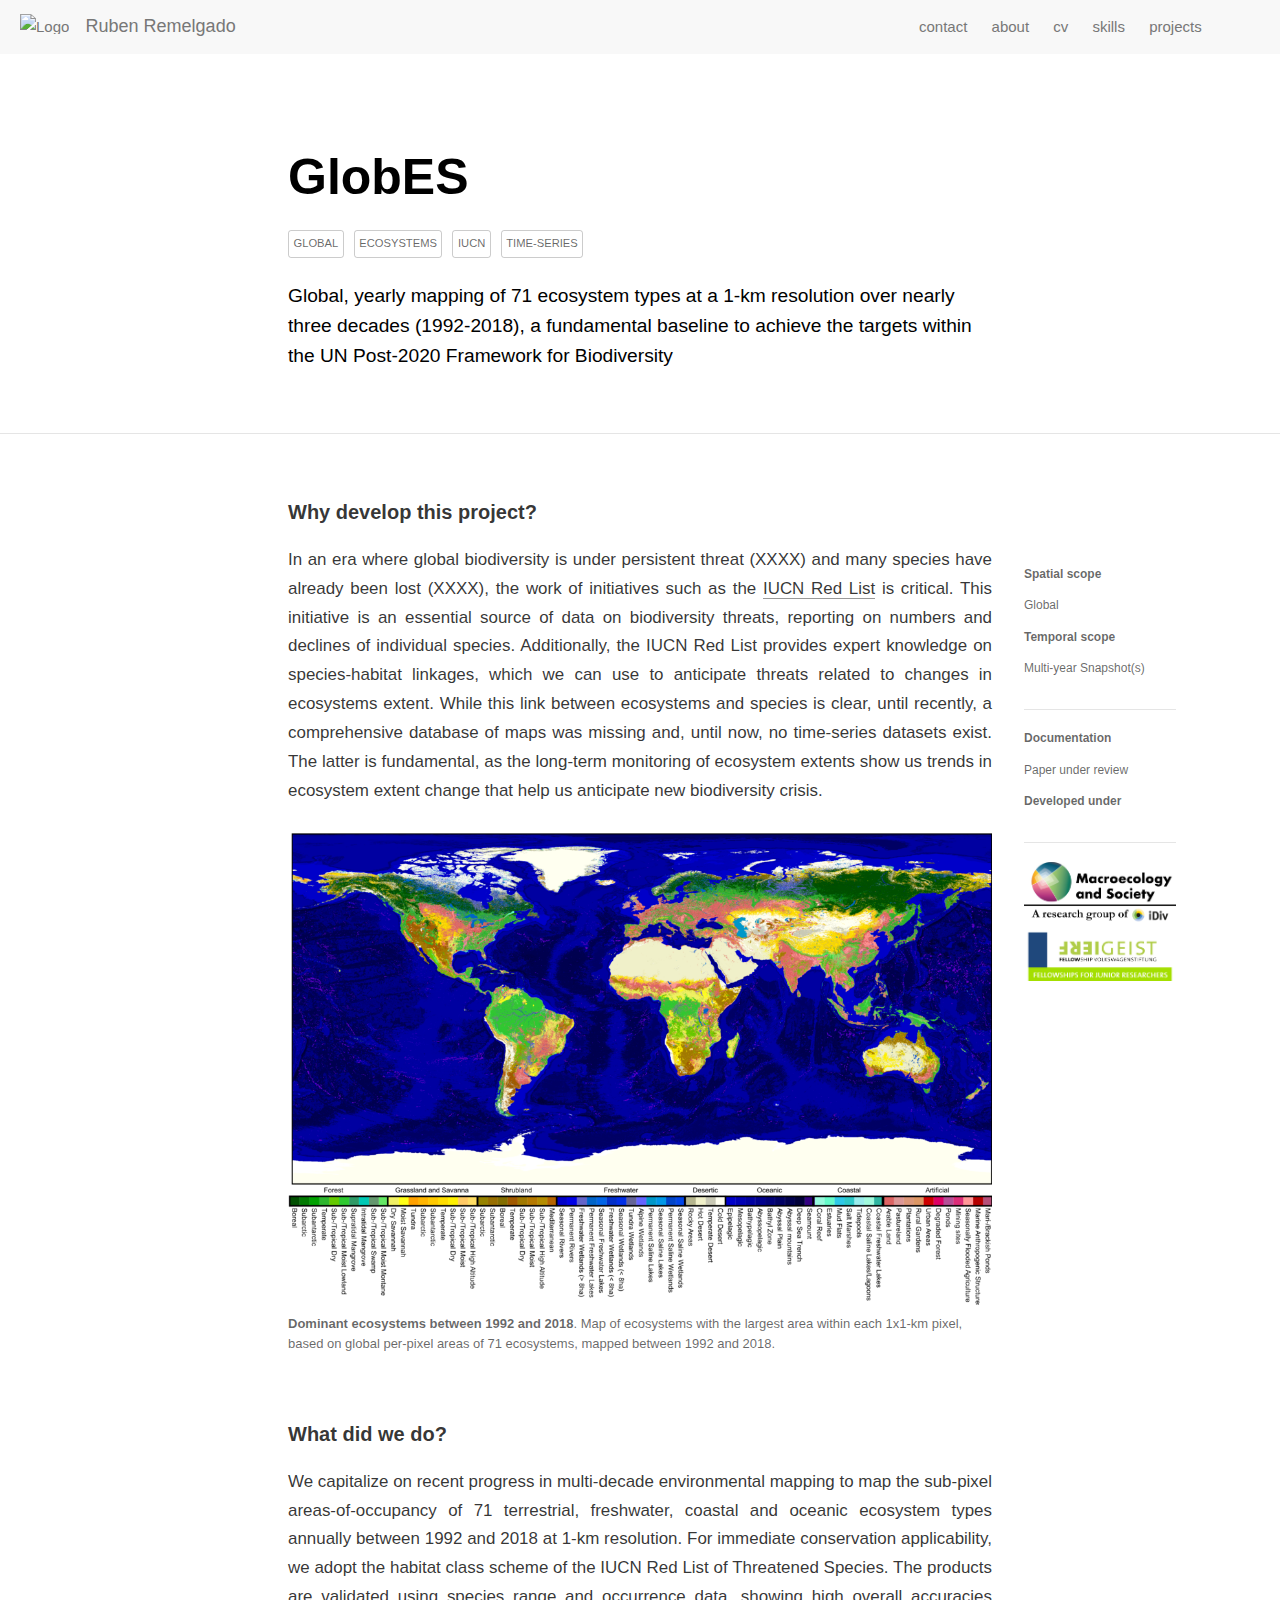
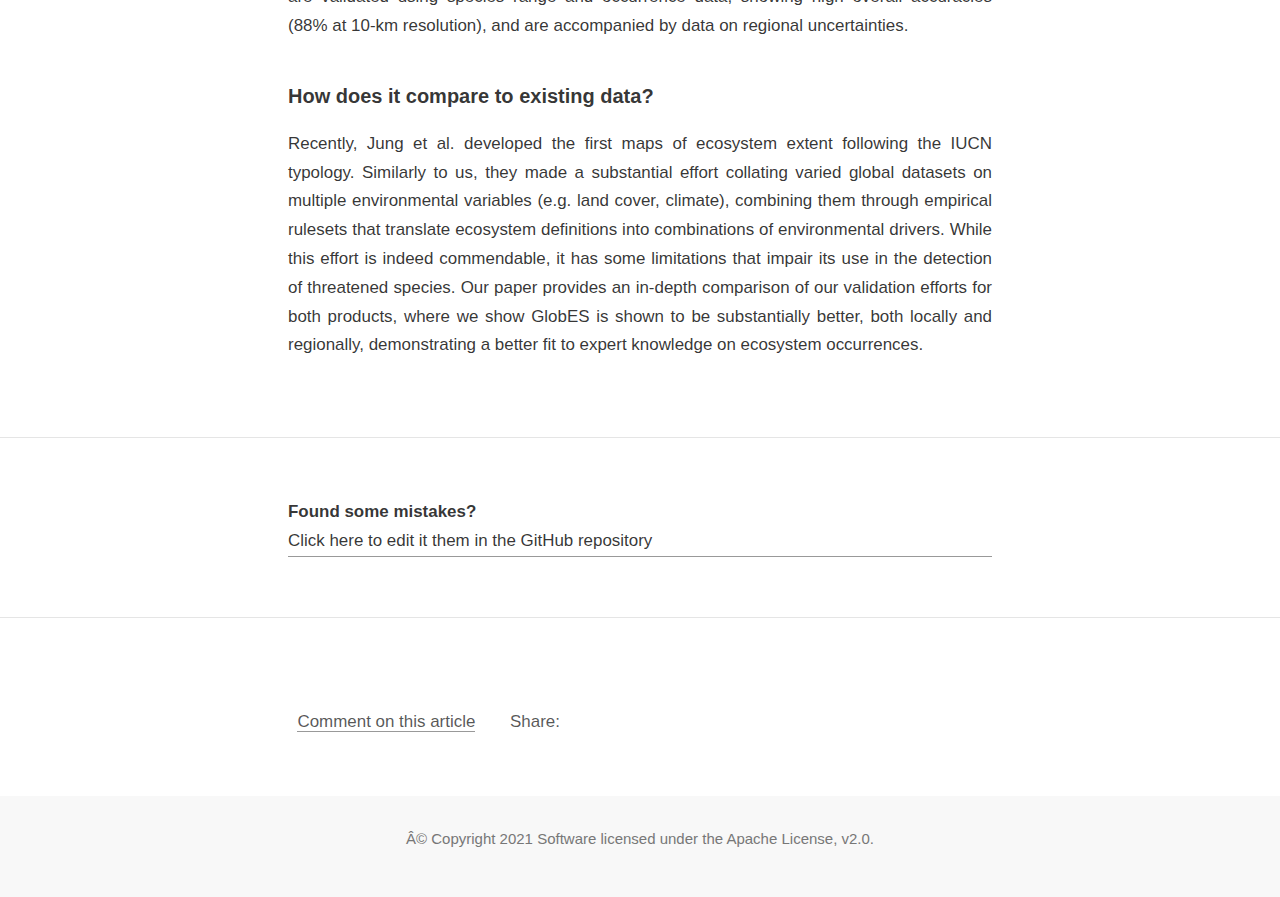
==== docs/posts/GlobES/index.html @ 335e7eec "added leaflet, cv, about" ====
<!DOCTYPE html>

<html xmlns="http://www.w3.org/1999/xhtml" lang xml:lang>

<head>
  <meta charset="utf-8" />
  <meta name="viewport" content="width=device-width, initial-scale=1" />
  <meta http-equiv="X-UA-Compatible" content="IE=Edge,chrome=1" />
  <meta name="generator" content="distill" />

  <style type="text/css">
  /* Hide doc at startup (prevent jankiness while JS renders/transforms) */
  body {
    visibility: hidden;
  }
  </style>

 <!--radix_placeholder_import_source-->
 <!--/radix_placeholder_import_source-->


  <!--radix_placeholder_meta_tags-->
<title>Ruben Remelgado: GlobES</title>

<meta property="description" itemprop="description" content="Global, yearly mapping of 71 ecosystem types at a 1-km resolution over nearly three decades (1992-2018), a fundamental baseline to achieve the targets within the UN Post-2020 Framework for Biodiversity"/>

<link rel="canonical" href="https://github.com/RRemelgado/personal-website/posts/GlobES/"/>
<link rel="icon" type="image/vnd.microsoft.icon" href="https://github.com/macroecology-society/data-catalog/images/favicon.ico"/>

<!--  https://schema.org/Article -->
<meta property="article:published" itemprop="datePublished" content="2021-07-07"/>
<meta property="article:created" itemprop="dateCreated" content="2021-07-07"/>

<!--  https://developers.facebook.com/docs/sharing/webmasters#markup -->
<meta property="og:title" content="Ruben Remelgado: GlobES"/>
<meta property="og:type" content="article"/>
<meta property="og:description" content="Global, yearly mapping of 71 ecosystem types at a 1-km resolution over nearly three decades (1992-2018), a fundamental baseline to achieve the targets within the UN Post-2020 Framework for Biodiversity"/>
<meta property="og:url" content="https://github.com/RRemelgado/personal-website/posts/GlobES/"/>
<meta property="og:image" content="https://github.com/RRemelgado/personal-website/posts/GlobES/GlobES.png"/>
<meta property="og:image:width" content="300"/>
<meta property="og:image:height" content="150"/>
<meta property="og:locale" content="en_US"/>
<meta property="og:site_name" content="Ruben Remelgado"/>

<!--  https://dev.twitter.com/cards/types/summary -->
<meta property="twitter:card" content="summary_large_image"/>
<meta property="twitter:title" content="Ruben Remelgado: GlobES"/>
<meta property="twitter:description" content="Global, yearly mapping of 71 ecosystem types at a 1-km resolution over nearly three decades (1992-2018), a fundamental baseline to achieve the targets within the UN Post-2020 Framework for Biodiversity"/>
<meta property="twitter:url" content="https://github.com/RRemelgado/personal-website/posts/GlobES/"/>
<meta property="twitter:image" content="https://github.com/RRemelgado/personal-website/posts/GlobES/GlobES.png"/>
<meta property="twitter:image:width" content="300"/>
<meta property="twitter:image:height" content="150"/>

<!--/radix_placeholder_meta_tags-->
  <!--radix_placeholder_rmarkdown_metadata-->

<script type="text/json" id="radix-rmarkdown-metadata">
{"type":"list","attributes":{"names":{"type":"character","attributes":{},"value":["title","description","preview","slug","categories","date","output","citation_url","canonical_url"]}},"value":[{"type":"character","attributes":{},"value":["GlobES"]},{"type":"character","attributes":{},"value":["Global, yearly mapping of 71 ecosystem types at a 1-km resolution over nearly three decades (1992-2018), a fundamental baseline to achieve the targets within the UN Post-2020 Framework for Biodiversity"]},{"type":"character","attributes":{},"value":["GlobES.png"]},{"type":"character","attributes":{},"value":["GlobES"]},{"type":"character","attributes":{},"value":["global","ecosystems","IUCN","time-series"]},{"type":"character","attributes":{},"value":["07-07-2021"]},{"type":"list","attributes":{"names":{"type":"character","attributes":{},"value":["distill::distill_article"]}},"value":[{"type":"list","attributes":{"names":{"type":"character","attributes":{},"value":["highlight","highlight_downlit"]}},"value":[{"type":"character","attributes":{},"value":["haddock"]},{"type":"logical","attributes":{},"value":[false]}]}]},{"type":"character","attributes":{},"value":["https://github.com/RRemelgado/personal-website/posts/GlobES/"]},{"type":"character","attributes":{},"value":["https://github.com/RRemelgado/personal-website/posts/GlobES/"]}]}
</script>
<!--/radix_placeholder_rmarkdown_metadata-->
  
  <script type="text/json" id="radix-resource-manifest">
  {"type":"list","attributes":{},"value":[]}
  </script>
  <!--radix_placeholder_navigation_in_header-->
<meta name="distill:offset" content="../.."/>

<script type="application/javascript">

  window.headroom_prevent_pin = false;

  window.document.addEventListener("DOMContentLoaded", function (event) {

    // initialize headroom for banner
    var header = $('header').get(0);
    var headerHeight = header.offsetHeight;
    var headroom = new Headroom(header, {
      tolerance: 5,
      onPin : function() {
        if (window.headroom_prevent_pin) {
          window.headroom_prevent_pin = false;
          headroom.unpin();
        }
      }
    });
    headroom.init();
    if(window.location.hash)
      headroom.unpin();
    $(header).addClass('headroom--transition');

    // offset scroll location for banner on hash change
    // (see: https://github.com/WickyNilliams/headroom.js/issues/38)
    window.addEventListener("hashchange", function(event) {
      window.scrollTo(0, window.pageYOffset - (headerHeight + 25));
    });

    // responsive menu
    $('.distill-site-header').each(function(i, val) {
      var topnav = $(this);
      var toggle = topnav.find('.nav-toggle');
      toggle.on('click', function() {
        topnav.toggleClass('responsive');
      });
    });

    // nav dropdowns
    $('.nav-dropbtn').click(function(e) {
      $(this).next('.nav-dropdown-content').toggleClass('nav-dropdown-active');
      $(this).parent().siblings('.nav-dropdown')
         .children('.nav-dropdown-content').removeClass('nav-dropdown-active');
    });
    $("body").click(function(e){
      $('.nav-dropdown-content').removeClass('nav-dropdown-active');
    });
    $(".nav-dropdown").click(function(e){
      e.stopPropagation();
    });
  });
</script>

<style type="text/css">

/* Theme (user-documented overrideables for nav appearance) */

.distill-site-nav {
  color: rgba(255, 255, 255, 0.8);
  background-color: #0F2E3D;
  font-size: 15px;
  font-weight: 300;
}

.distill-site-nav a {
  color: inherit;
  text-decoration: none;
}

.distill-site-nav a:hover {
  color: white;
}

@media print {
  .distill-site-nav {
    display: none;
  }
}

.distill-site-header {

}

.distill-site-footer {

}


/* Site Header */

.distill-site-header {
  width: 100%;
  box-sizing: border-box;
  z-index: 3;
}

.distill-site-header .nav-left {
  display: inline-block;
  margin-left: 8px;
}

@media screen and (max-width: 768px) {
  .distill-site-header .nav-left {
    margin-left: 0;
  }
}


.distill-site-header .nav-right {
  float: right;
  margin-right: 8px;
}

.distill-site-header a,
.distill-site-header .title {
  display: inline-block;
  text-align: center;
  padding: 14px 10px 14px 10px;
}

.distill-site-header .title {
  font-size: 18px;
  min-width: 150px;
}

.distill-site-header .logo {
  padding: 0;
}

.distill-site-header .logo img {
  display: none;
  max-height: 20px;
  width: auto;
  margin-bottom: -4px;
}

.distill-site-header .nav-image img {
  max-height: 18px;
  width: auto;
  display: inline-block;
  margin-bottom: -3px;
}



@media screen and (min-width: 1000px) {
  .distill-site-header .logo img {
    display: inline-block;
  }
  .distill-site-header .nav-left {
    margin-left: 20px;
  }
  .distill-site-header .nav-right {
    margin-right: 20px;
  }
  .distill-site-header .title {
    padding-left: 12px;
  }
}


.distill-site-header .nav-toggle {
  display: none;
}

.nav-dropdown {
  display: inline-block;
  position: relative;
}

.nav-dropdown .nav-dropbtn {
  border: none;
  outline: none;
  color: rgba(255, 255, 255, 0.8);
  padding: 16px 10px;
  background-color: transparent;
  font-family: inherit;
  font-size: inherit;
  font-weight: inherit;
  margin: 0;
  margin-top: 1px;
  z-index: 2;
}

.nav-dropdown-content {
  display: none;
  position: absolute;
  background-color: white;
  min-width: 200px;
  border: 1px solid rgba(0,0,0,0.15);
  border-radius: 4px;
  box-shadow: 0px 8px 16px 0px rgba(0,0,0,0.1);
  z-index: 1;
  margin-top: 2px;
  white-space: nowrap;
  padding-top: 4px;
  padding-bottom: 4px;
}

.nav-dropdown-content hr {
  margin-top: 4px;
  margin-bottom: 4px;
  border: none;
  border-bottom: 1px solid rgba(0, 0, 0, 0.1);
}

.nav-dropdown-active {
  display: block;
}

.nav-dropdown-content a, .nav-dropdown-content .nav-dropdown-header {
  color: black;
  padding: 6px 24px;
  text-decoration: none;
  display: block;
  text-align: left;
}

.nav-dropdown-content .nav-dropdown-header {
  display: block;
  padding: 5px 24px;
  padding-bottom: 0;
  text-transform: uppercase;
  font-size: 14px;
  color: #999999;
  white-space: nowrap;
}

.nav-dropdown:hover .nav-dropbtn {
  color: white;
}

.nav-dropdown-content a:hover {
  background-color: #ddd;
  color: black;
}

.nav-right .nav-dropdown-content {
  margin-left: -45%;
  right: 0;
}

@media screen and (max-width: 768px) {
  .distill-site-header a, .distill-site-header .nav-dropdown  {display: none;}
  .distill-site-header a.nav-toggle {
    float: right;
    display: block;
  }
  .distill-site-header .title {
    margin-left: 0;
  }
  .distill-site-header .nav-right {
    margin-right: 0;
  }
  .distill-site-header {
    overflow: hidden;
  }
  .nav-right .nav-dropdown-content {
    margin-left: 0;
  }
}


@media screen and (max-width: 768px) {
  .distill-site-header.responsive {position: relative; min-height: 500px; }
  .distill-site-header.responsive a.nav-toggle {
    position: absolute;
    right: 0;
    top: 0;
  }
  .distill-site-header.responsive a,
  .distill-site-header.responsive .nav-dropdown {
    display: block;
    text-align: left;
  }
  .distill-site-header.responsive .nav-left,
  .distill-site-header.responsive .nav-right {
    width: 100%;
  }
  .distill-site-header.responsive .nav-dropdown {float: none;}
  .distill-site-header.responsive .nav-dropdown-content {position: relative;}
  .distill-site-header.responsive .nav-dropdown .nav-dropbtn {
    display: block;
    width: 100%;
    text-align: left;
  }
}

/* Site Footer */

.distill-site-footer {
  width: 100%;
  overflow: hidden;
  box-sizing: border-box;
  z-index: 3;
  margin-top: 30px;
  padding-top: 30px;
  padding-bottom: 30px;
  text-align: center;
}

/* Headroom */

d-title {
  padding-top: 6rem;
}

@media print {
  d-title {
    padding-top: 4rem;
  }
}

.headroom {
  z-index: 1000;
  position: fixed;
  top: 0;
  left: 0;
  right: 0;
}

.headroom--transition {
  transition: all .4s ease-in-out;
}

.headroom--unpinned {
  top: -100px;
}

.headroom--pinned {
  top: 0;
}

/* adjust viewport for navbar height */
/* helps vertically center bootstrap (non-distill) content */
.min-vh-100 {
  min-height: calc(100vh - 100px) !important;
}

</style>

<script src="../../site_libs/jquery-1.11.3/jquery.min.js"></script>
<link href="../../site_libs/font-awesome-5.1.0/css/all.css" rel="stylesheet"/>
<link href="../../site_libs/font-awesome-5.1.0/css/v4-shims.css" rel="stylesheet"/>
<script src="../../site_libs/headroom-0.9.4/headroom.min.js"></script>
<script src="../../site_libs/autocomplete-0.37.1/autocomplete.min.js"></script>
<script src="../../site_libs/fuse-6.4.1/fuse.min.js"></script>

<script type="application/javascript">

function getMeta(metaName) {
  var metas = document.getElementsByTagName('meta');
  for (let i = 0; i < metas.length; i++) {
    if (metas[i].getAttribute('name') === metaName) {
      return metas[i].getAttribute('content');
    }
  }
  return '';
}

function offsetURL(url) {
  var offset = getMeta('distill:offset');
  return offset ? offset + '/' + url : url;
}

function createFuseIndex() {

  // create fuse index
  var options = {
    keys: [
      { name: 'title', weight: 20 },
      { name: 'categories', weight: 15 },
      { name: 'description', weight: 10 },
      { name: 'contents', weight: 5 },
    ],
    ignoreLocation: true,
    threshold: 0
  };
  var fuse = new window.Fuse([], options);

  // fetch the main search.json
  return fetch(offsetURL('search.json'))
    .then(function(response) {
      if (response.status == 200) {
        return response.json().then(function(json) {
          // index main articles
          json.articles.forEach(function(article) {
            fuse.add(article);
          });
          // download collections and index their articles
          return Promise.all(json.collections.map(function(collection) {
            return fetch(offsetURL(collection)).then(function(response) {
              if (response.status === 200) {
                return response.json().then(function(articles) {
                  articles.forEach(function(article) {
                    fuse.add(article);
                  });
                })
              } else {
                return Promise.reject(
                  new Error('Unexpected status from search index request: ' +
                            response.status)
                );
              }
            });
          })).then(function() {
            return fuse;
          });
        });

      } else {
        return Promise.reject(
          new Error('Unexpected status from search index request: ' +
                      response.status)
        );
      }
    });
}

window.document.addEventListener("DOMContentLoaded", function (event) {

  // get search element (bail if we don't have one)
  var searchEl = window.document.getElementById('distill-search');
  if (!searchEl)
    return;

  createFuseIndex()
    .then(function(fuse) {

      // make search box visible
      searchEl.classList.remove('hidden');

      // initialize autocomplete
      var options = {
        autoselect: true,
        hint: false,
        minLength: 2,
      };
      window.autocomplete(searchEl, options, [{
        source: function(query, callback) {
          const searchOptions = {
            isCaseSensitive: false,
            shouldSort: true,
            minMatchCharLength: 2,
            limit: 10,
          };
          var results = fuse.search(query, searchOptions);
          callback(results
            .map(function(result) { return result.item; })
          );
        },
        templates: {
          suggestion: function(suggestion) {
            var img = suggestion.preview && Object.keys(suggestion.preview).length > 0
              ? `<img src="${offsetURL(suggestion.preview)}"</img>`
              : '';
            var html = `
              <div class="search-item">
                <h3>${suggestion.title}</h3>
                <div class="search-item-description">
                  ${suggestion.description || ''}
                </div>
                <div class="search-item-preview">
                  ${img}
                </div>
              </div>
            `;
            return html;
          }
        }
      }]).on('autocomplete:selected', function(event, suggestion) {
        window.location.href = offsetURL(suggestion.path);
      });
      // remove inline display style on autocompleter (we want to
      // manage responsive display via css)
      $('.algolia-autocomplete').css("display", "");
    })
    .catch(function(error) {
      console.log(error);
    });

});

</script>

<style type="text/css">

.nav-search {
  font-size: x-small;
}

/* Algolioa Autocomplete */

.algolia-autocomplete {
  display: inline-block;
  margin-left: 10px;
  vertical-align: sub;
  background-color: white;
  color: black;
  padding: 6px;
  padding-top: 8px;
  padding-bottom: 0;
  border-radius: 6px;
  border: 1px #0F2E3D solid;
  width: 180px;
}


@media screen and (max-width: 768px) {
  .distill-site-nav .algolia-autocomplete {
    display: none;
    visibility: hidden;
  }
  .distill-site-nav.responsive .algolia-autocomplete {
    display: inline-block;
    visibility: visible;
  }
  .distill-site-nav.responsive .algolia-autocomplete .aa-dropdown-menu {
    margin-left: 0;
    width: 400px;
    max-height: 400px;
  }
}

.algolia-autocomplete .aa-input, .algolia-autocomplete .aa-hint {
  width: 90%;
  outline: none;
  border: none;
}

.algolia-autocomplete .aa-hint {
  color: #999;
}
.algolia-autocomplete .aa-dropdown-menu {
  width: 550px;
  max-height: 70vh;
  overflow-x: visible;
  overflow-y: scroll;
  padding: 5px;
  margin-top: 3px;
  margin-left: -150px;
  background-color: #fff;
  border-radius: 5px;
  border: 1px solid #999;
  border-top: none;
}

.algolia-autocomplete .aa-dropdown-menu .aa-suggestion {
  cursor: pointer;
  padding: 5px 4px;
  border-bottom: 1px solid #eee;
}

.algolia-autocomplete .aa-dropdown-menu .aa-suggestion:last-of-type {
  border-bottom: none;
  margin-bottom: 2px;
}

.algolia-autocomplete .aa-dropdown-menu .aa-suggestion .search-item {
  overflow: hidden;
  font-size: 0.8em;
  line-height: 1.4em;
}

.algolia-autocomplete .aa-dropdown-menu .aa-suggestion .search-item h3 {
  font-size: 1rem;
  margin-block-start: 0;
  margin-block-end: 5px;
}

.algolia-autocomplete .aa-dropdown-menu .aa-suggestion .search-item-description {
  display: inline-block;
  overflow: hidden;
  height: 2.8em;
  width: 80%;
  margin-right: 4%;
}

.algolia-autocomplete .aa-dropdown-menu .aa-suggestion .search-item-preview {
  display: inline-block;
  width: 15%;
}

.algolia-autocomplete .aa-dropdown-menu .aa-suggestion .search-item-preview img {
  height: 3em;
  width: auto;
  display: none;
}

.algolia-autocomplete .aa-dropdown-menu .aa-suggestion .search-item-preview img[src] {
  display: initial;
}

.algolia-autocomplete .aa-dropdown-menu .aa-suggestion.aa-cursor {
  background-color: #eee;
}
.algolia-autocomplete .aa-dropdown-menu .aa-suggestion em {
  font-weight: bold;
  font-style: normal;
}

</style>


<!--/radix_placeholder_navigation_in_header-->
  <!--radix_placeholder_distill-->

<style type="text/css">

body {
  background-color: white;
}

.pandoc-table {
  width: 100%;
}

.pandoc-table>caption {
  margin-bottom: 10px;
}

.pandoc-table th:not([align]) {
  text-align: left;
}

.pagedtable-footer {
  font-size: 15px;
}

d-byline .byline {
  grid-template-columns: 2fr 2fr;
}

d-byline .byline h3 {
  margin-block-start: 1.5em;
}

d-byline .byline .authors-affiliations h3 {
  margin-block-start: 0.5em;
}

.authors-affiliations .orcid-id {
  width: 16px;
  height:16px;
  margin-left: 4px;
  margin-right: 4px;
  vertical-align: middle;
  padding-bottom: 2px;
}

d-title .dt-tags {
  margin-top: 1em;
  grid-column: text;
}

.dt-tags .dt-tag {
  text-decoration: none;
  display: inline-block;
  color: rgba(0,0,0,0.6);
  padding: 0em 0.4em;
  margin-right: 0.5em;
  margin-bottom: 0.4em;
  font-size: 70%;
  border: 1px solid rgba(0,0,0,0.2);
  border-radius: 3px;
  text-transform: uppercase;
  font-weight: 500;
}

d-article table.gt_table td,
d-article table.gt_table th {
  border-bottom: none;
}

.html-widget {
  margin-bottom: 2.0em;
}

.l-screen-inset {
  padding-right: 16px;
}

.l-screen .caption {
  margin-left: 10px;
}

.shaded {
  background: rgb(247, 247, 247);
  padding-top: 20px;
  padding-bottom: 20px;
  border-top: 1px solid rgba(0, 0, 0, 0.1);
  border-bottom: 1px solid rgba(0, 0, 0, 0.1);
}

.shaded .html-widget {
  margin-bottom: 0;
  border: 1px solid rgba(0, 0, 0, 0.1);
}

.shaded .shaded-content {
  background: white;
}

.text-output {
  margin-top: 0;
  line-height: 1.5em;
}

.hidden {
  display: none !important;
}

d-article {
  padding-top: 2.5rem;
  padding-bottom: 30px;
}

d-appendix {
  padding-top: 30px;
}

d-article>p>img {
  width: 100%;
}

d-article h2 {
  margin: 1rem 0 1.5rem 0;
}

d-article h3 {
  margin-top: 1.5rem;
}

d-article iframe {
  border: 1px solid rgba(0, 0, 0, 0.1);
  margin-bottom: 2.0em;
  width: 100%;
}

/* Tweak code blocks */

d-article div.sourceCode code,
d-article pre code {
  font-family: Consolas, Monaco, 'Andale Mono', 'Ubuntu Mono', monospace;
}

d-article pre,
d-article div.sourceCode,
d-article div.sourceCode pre {
  overflow: auto;
}

d-article div.sourceCode {
  background-color: white;
}

d-article div.sourceCode pre {
  padding-left: 10px;
  font-size: 12px;
  border-left: 2px solid rgba(0,0,0,0.1);
}

d-article pre {
  font-size: 12px;
  color: black;
  background: none;
  margin-top: 0;
  text-align: left;
  white-space: pre;
  word-spacing: normal;
  word-break: normal;
  word-wrap: normal;
  line-height: 1.5;

  -moz-tab-size: 4;
  -o-tab-size: 4;
  tab-size: 4;

  -webkit-hyphens: none;
  -moz-hyphens: none;
  -ms-hyphens: none;
  hyphens: none;
}

d-article pre a {
  border-bottom: none;
}

d-article pre a:hover {
  border-bottom: none;
  text-decoration: underline;
}

d-article details {
  grid-column: text;
  margin-bottom: 0.8em;
}

@media(min-width: 768px) {

d-article pre,
d-article div.sourceCode,
d-article div.sourceCode pre {
  overflow: visible !important;
}

d-article div.sourceCode pre {
  padding-left: 18px;
  font-size: 14px;
}

d-article pre {
  font-size: 14px;
}

}

figure img.external {
  background: white;
  border: 1px solid rgba(0, 0, 0, 0.1);
  box-shadow: 0 1px 8px rgba(0, 0, 0, 0.1);
  padding: 18px;
  box-sizing: border-box;
}

/* CSS for d-contents */

.d-contents {
  grid-column: text;
  color: rgba(0,0,0,0.8);
  font-size: 0.9em;
  padding-bottom: 1em;
  margin-bottom: 1em;
  padding-bottom: 0.5em;
  margin-bottom: 1em;
  padding-left: 0.25em;
  justify-self: start;
}

@media(min-width: 1000px) {
  .d-contents.d-contents-float {
    height: 0;
    grid-column-start: 1;
    grid-column-end: 4;
    justify-self: center;
    padding-right: 3em;
    padding-left: 2em;
  }
}

.d-contents nav h3 {
  font-size: 18px;
  margin-top: 0;
  margin-bottom: 1em;
}

.d-contents li {
  list-style-type: none
}

.d-contents nav > ul {
  padding-left: 0;
}

.d-contents ul {
  padding-left: 1em
}

.d-contents nav ul li {
  margin-top: 0.6em;
  margin-bottom: 0.2em;
}

.d-contents nav a {
  font-size: 13px;
  border-bottom: none;
  text-decoration: none
  color: rgba(0, 0, 0, 0.8);
}

.d-contents nav a:hover {
  text-decoration: underline solid rgba(0, 0, 0, 0.6)
}

.d-contents nav > ul > li > a {
  font-weight: 600;
}

.d-contents nav > ul > li > ul {
  font-weight: inherit;
}

.d-contents nav > ul > li > ul > li {
  margin-top: 0.2em;
}


.d-contents nav ul {
  margin-top: 0;
  margin-bottom: 0.25em;
}

.d-article-with-toc h2:nth-child(2) {
  margin-top: 0;
}


/* Figure */

.figure {
  position: relative;
  margin-bottom: 2.5em;
  margin-top: 1.5em;
}

.figure img {
  width: 100%;
}

.figure .caption {
  color: rgba(0, 0, 0, 0.6);
  font-size: 12px;
  line-height: 1.5em;
}

.figure img.external {
  background: white;
  border: 1px solid rgba(0, 0, 0, 0.1);
  box-shadow: 0 1px 8px rgba(0, 0, 0, 0.1);
  padding: 18px;
  box-sizing: border-box;
}

.figure .caption a {
  color: rgba(0, 0, 0, 0.6);
}

.figure .caption b,
.figure .caption strong, {
  font-weight: 600;
  color: rgba(0, 0, 0, 1.0);
}

/* Citations */

d-article .citation {
  color: inherit;
  cursor: inherit;
}

div.hanging-indent{
  margin-left: 1em; text-indent: -1em;
}

/* Citation hover box */

.tippy-box[data-theme~=light-border] {
  background-color: rgba(250, 250, 250, 0.95);
}

.tippy-content > p {
  margin-bottom: 0;
  padding: 2px;
}


/* Tweak 1000px media break to show more text */

@media(min-width: 1000px) {
  .base-grid,
  distill-header,
  d-title,
  d-abstract,
  d-article,
  d-appendix,
  distill-appendix,
  d-byline,
  d-footnote-list,
  d-citation-list,
  distill-footer {
    grid-template-columns: [screen-start] 1fr [page-start kicker-start] 80px [middle-start] 50px [text-start kicker-end] 65px 65px 65px 65px 65px 65px 65px 65px [text-end gutter-start] 65px [middle-end] 65px [page-end gutter-end] 1fr [screen-end];
    grid-column-gap: 16px;
  }

  .grid {
    grid-column-gap: 16px;
  }

  d-article {
    font-size: 1.06rem;
    line-height: 1.7em;
  }
  figure .caption, .figure .caption, figure figcaption {
    font-size: 13px;
  }
}

@media(min-width: 1180px) {
  .base-grid,
  distill-header,
  d-title,
  d-abstract,
  d-article,
  d-appendix,
  distill-appendix,
  d-byline,
  d-footnote-list,
  d-citation-list,
  distill-footer {
    grid-template-columns: [screen-start] 1fr [page-start kicker-start] 60px [middle-start] 60px [text-start kicker-end] 60px 60px 60px 60px 60px 60px 60px 60px [text-end gutter-start] 60px [middle-end] 60px [page-end gutter-end] 1fr [screen-end];
    grid-column-gap: 32px;
  }

  .grid {
    grid-column-gap: 32px;
  }
}


/* Get the citation styles for the appendix (not auto-injected on render since
   we do our own rendering of the citation appendix) */

d-appendix .citation-appendix,
.d-appendix .citation-appendix {
  font-size: 11px;
  line-height: 15px;
  border-left: 1px solid rgba(0, 0, 0, 0.1);
  padding-left: 18px;
  border: 1px solid rgba(0,0,0,0.1);
  background: rgba(0, 0, 0, 0.02);
  padding: 10px 18px;
  border-radius: 3px;
  color: rgba(150, 150, 150, 1);
  overflow: hidden;
  margin-top: -12px;
  white-space: pre-wrap;
  word-wrap: break-word;
}

/* Include appendix styles here so they can be overridden */

d-appendix {
  contain: layout style;
  font-size: 0.8em;
  line-height: 1.7em;
  margin-top: 60px;
  margin-bottom: 0;
  border-top: 1px solid rgba(0, 0, 0, 0.1);
  color: rgba(0,0,0,0.5);
  padding-top: 60px;
  padding-bottom: 48px;
}

d-appendix h3 {
  grid-column: page-start / text-start;
  font-size: 15px;
  font-weight: 500;
  margin-top: 1em;
  margin-bottom: 0;
  color: rgba(0,0,0,0.65);
}

d-appendix h3 + * {
  margin-top: 1em;
}

d-appendix ol {
  padding: 0 0 0 15px;
}

@media (min-width: 768px) {
  d-appendix ol {
    padding: 0 0 0 30px;
    margin-left: -30px;
  }
}

d-appendix li {
  margin-bottom: 1em;
}

d-appendix a {
  color: rgba(0, 0, 0, 0.6);
}

d-appendix > * {
  grid-column: text;
}

d-appendix > d-footnote-list,
d-appendix > d-citation-list,
d-appendix > distill-appendix {
  grid-column: screen;
}

/* Include footnote styles here so they can be overridden */

d-footnote-list {
  contain: layout style;
}

d-footnote-list > * {
  grid-column: text;
}

d-footnote-list a.footnote-backlink {
  color: rgba(0,0,0,0.3);
  padding-left: 0.5em;
}



/* Anchor.js */

.anchorjs-link {
  /*transition: all .25s linear; */
  text-decoration: none;
  border-bottom: none;
}
*:hover > .anchorjs-link {
  margin-left: -1.125em !important;
  text-decoration: none;
  border-bottom: none;
}

/* Social footer */

.social_footer {
  margin-top: 30px;
  margin-bottom: 0;
  color: rgba(0,0,0,0.67);
}

.disqus-comments {
  margin-right: 30px;
}

.disqus-comment-count {
  border-bottom: 1px solid rgba(0, 0, 0, 0.4);
  cursor: pointer;
}

#disqus_thread {
  margin-top: 30px;
}

.article-sharing a {
  border-bottom: none;
  margin-right: 8px;
}

.article-sharing a:hover {
  border-bottom: none;
}

.sidebar-section.subscribe {
  font-size: 12px;
  line-height: 1.6em;
}

.subscribe p {
  margin-bottom: 0.5em;
}


.article-footer .subscribe {
  font-size: 15px;
  margin-top: 45px;
}


.sidebar-section.custom {
  font-size: 12px;
  line-height: 1.6em;
}

.custom p {
  margin-bottom: 0.5em;
}

/* Styles for listing layout (hide title) */
.layout-listing d-title, .layout-listing .d-title {
  display: none;
}

/* Styles for posts lists (not auto-injected) */


.posts-with-sidebar {
  padding-left: 45px;
  padding-right: 45px;
}

.posts-list .description h2,
.posts-list .description p {
  font-family: -apple-system, BlinkMacSystemFont, "Segoe UI", Roboto, Oxygen, Ubuntu, Cantarell, "Fira Sans", "Droid Sans", "Helvetica Neue", Arial, sans-serif;
}

.posts-list .description h2 {
  font-weight: 700;
  border-bottom: none;
  padding-bottom: 0;
}

.posts-list h2.post-tag {
  border-bottom: 1px solid rgba(0, 0, 0, 0.2);
  padding-bottom: 12px;
}
.posts-list {
  margin-top: 60px;
  margin-bottom: 24px;
}

.posts-list .post-preview {
  text-decoration: none;
  overflow: hidden;
  display: block;
  border-bottom: 1px solid rgba(0, 0, 0, 0.1);
  padding: 24px 0;
}

.post-preview-last {
  border-bottom: none !important;
}

.posts-list .posts-list-caption {
  grid-column: screen;
  font-weight: 400;
}

.posts-list .post-preview h2 {
  margin: 0 0 6px 0;
  line-height: 1.2em;
  font-style: normal;
  font-size: 24px;
}

.posts-list .post-preview p {
  margin: 0 0 12px 0;
  line-height: 1.4em;
  font-size: 16px;
}

.posts-list .post-preview .thumbnail {
  box-sizing: border-box;
  margin-bottom: 24px;
  position: relative;
  max-width: 500px;
}
.posts-list .post-preview img {
  width: 100%;
  display: block;
}

.posts-list .metadata {
  font-size: 12px;
  line-height: 1.4em;
  margin-bottom: 18px;
}

.posts-list .metadata > * {
  display: inline-block;
}

.posts-list .metadata .publishedDate {
  margin-right: 2em;
}

.posts-list .metadata .dt-authors {
  display: block;
  margin-top: 0.3em;
  margin-right: 2em;
}

.posts-list .dt-tags {
  display: block;
  line-height: 1em;
}

.posts-list .dt-tags .dt-tag {
  display: inline-block;
  color: rgba(0,0,0,0.6);
  padding: 0.3em 0.4em;
  margin-right: 0.2em;
  margin-bottom: 0.4em;
  font-size: 60%;
  border: 1px solid rgba(0,0,0,0.2);
  border-radius: 3px;
  text-transform: uppercase;
  font-weight: 500;
}

.posts-list img {
  opacity: 1;
}

.posts-list img[data-src] {
  opacity: 0;
}

.posts-more {
  clear: both;
}


.posts-sidebar {
  font-size: 16px;
}

.posts-sidebar h3 {
  font-size: 16px;
  margin-top: 0;
  margin-bottom: 0.5em;
  font-weight: 400;
  text-transform: uppercase;
}

.sidebar-section {
  margin-bottom: 30px;
}

.categories ul {
  list-style-type: none;
  margin: 0;
  padding: 0;
}

.categories li {
  color: rgba(0, 0, 0, 0.8);
  margin-bottom: 0;
}

.categories li>a {
  border-bottom: none;
}

.categories li>a:hover {
  border-bottom: 1px solid rgba(0, 0, 0, 0.4);
}

.categories .active {
  font-weight: 600;
}

.categories .category-count {
  color: rgba(0, 0, 0, 0.4);
}


@media(min-width: 768px) {
  .posts-list .post-preview h2 {
    font-size: 26px;
  }
  .posts-list .post-preview .thumbnail {
    float: right;
    width: 30%;
    margin-bottom: 0;
  }
  .posts-list .post-preview .description {
    float: left;
    width: 45%;
  }
  .posts-list .post-preview .metadata {
    float: left;
    width: 20%;
    margin-top: 8px;
  }
  .posts-list .post-preview p {
    margin: 0 0 12px 0;
    line-height: 1.5em;
    font-size: 16px;
  }
  .posts-with-sidebar .posts-list {
    float: left;
    width: 75%;
  }
  .posts-with-sidebar .posts-sidebar {
    float: right;
    width: 20%;
    margin-top: 60px;
    padding-top: 24px;
    padding-bottom: 24px;
  }
}


/* Improve display for browsers without grid (IE/Edge <= 15) */

.downlevel {
  line-height: 1.6em;
  font-family: -apple-system, BlinkMacSystemFont, "Segoe UI", Roboto, Oxygen, Ubuntu, Cantarell, "Fira Sans", "Droid Sans", "Helvetica Neue", Arial, sans-serif;
  margin: 0;
}

.downlevel .d-title {
  padding-top: 6rem;
  padding-bottom: 1.5rem;
}

.downlevel .d-title h1 {
  font-size: 50px;
  font-weight: 700;
  line-height: 1.1em;
  margin: 0 0 0.5rem;
}

.downlevel .d-title p {
  font-weight: 300;
  font-size: 1.2rem;
  line-height: 1.55em;
  margin-top: 0;
}

.downlevel .d-byline {
  padding-top: 0.8em;
  padding-bottom: 0.8em;
  font-size: 0.8rem;
  line-height: 1.8em;
}

.downlevel .section-separator {
  border: none;
  border-top: 1px solid rgba(0, 0, 0, 0.1);
}

.downlevel .d-article {
  font-size: 1.06rem;
  line-height: 1.7em;
  padding-top: 1rem;
  padding-bottom: 2rem;
}


.downlevel .d-appendix {
  padding-left: 0;
  padding-right: 0;
  max-width: none;
  font-size: 0.8em;
  line-height: 1.7em;
  margin-bottom: 0;
  color: rgba(0,0,0,0.5);
  padding-top: 40px;
  padding-bottom: 48px;
}

.downlevel .footnotes ol {
  padding-left: 13px;
}

.downlevel .base-grid,
.downlevel .distill-header,
.downlevel .d-title,
.downlevel .d-abstract,
.downlevel .d-article,
.downlevel .d-appendix,
.downlevel .distill-appendix,
.downlevel .d-byline,
.downlevel .d-footnote-list,
.downlevel .d-citation-list,
.downlevel .distill-footer,
.downlevel .appendix-bottom,
.downlevel .posts-container {
  padding-left: 40px;
  padding-right: 40px;
}

@media(min-width: 768px) {
  .downlevel .base-grid,
  .downlevel .distill-header,
  .downlevel .d-title,
  .downlevel .d-abstract,
  .downlevel .d-article,
  .downlevel .d-appendix,
  .downlevel .distill-appendix,
  .downlevel .d-byline,
  .downlevel .d-footnote-list,
  .downlevel .d-citation-list,
  .downlevel .distill-footer,
  .downlevel .appendix-bottom,
  .downlevel .posts-container {
  padding-left: 150px;
  padding-right: 150px;
  max-width: 900px;
}
}

.downlevel pre code {
  display: block;
  border-left: 2px solid rgba(0, 0, 0, .1);
  padding: 0 0 0 20px;
  font-size: 14px;
}

.downlevel code, .downlevel pre {
  color: black;
  background: none;
  font-family: Consolas, Monaco, 'Andale Mono', 'Ubuntu Mono', monospace;
  text-align: left;
  white-space: pre;
  word-spacing: normal;
  word-break: normal;
  word-wrap: normal;
  line-height: 1.5;

  -moz-tab-size: 4;
  -o-tab-size: 4;
  tab-size: 4;

  -webkit-hyphens: none;
  -moz-hyphens: none;
  -ms-hyphens: none;
  hyphens: none;
}

.downlevel .posts-list .post-preview {
  color: inherit;
}



</style>

<script type="application/javascript">

function is_downlevel_browser() {
  if (bowser.isUnsupportedBrowser({ msie: "12", msedge: "16"},
                                 window.navigator.userAgent)) {
    return true;
  } else {
    return window.load_distill_framework === undefined;
  }
}

// show body when load is complete
function on_load_complete() {

  // add anchors
  if (window.anchors) {
    window.anchors.options.placement = 'left';
    window.anchors.add('d-article > h2, d-article > h3, d-article > h4, d-article > h5');
  }


  // set body to visible
  document.body.style.visibility = 'visible';

  // force redraw for leaflet widgets
  if (window.HTMLWidgets) {
    var maps = window.HTMLWidgets.findAll(".leaflet");
    $.each(maps, function(i, el) {
      var map = this.getMap();
      map.invalidateSize();
      map.eachLayer(function(layer) {
        if (layer instanceof L.TileLayer)
          layer.redraw();
      });
    });
  }

  // trigger 'shown' so htmlwidgets resize
  $('d-article').trigger('shown');
}

function init_distill() {

  init_common();

  // create front matter
  var front_matter = $('<d-front-matter></d-front-matter>');
  $('#distill-front-matter').wrap(front_matter);

  // create d-title
  $('.d-title').changeElementType('d-title');

  // create d-byline
  var byline = $('<d-byline></d-byline>');
  $('.d-byline').replaceWith(byline);

  // create d-article
  var article = $('<d-article></d-article>');
  $('.d-article').wrap(article).children().unwrap();

  // move posts container into article
  $('.posts-container').appendTo($('d-article'));

  // create d-appendix
  $('.d-appendix').changeElementType('d-appendix');

  // flag indicating that we have appendix items
  var appendix = $('.appendix-bottom').children('h3').length > 0;

  // replace footnotes with <d-footnote>
  $('.footnote-ref').each(function(i, val) {
    appendix = true;
    var href = $(this).attr('href');
    var id = href.replace('#', '');
    var fn = $('#' + id);
    var fn_p = $('#' + id + '>p');
    fn_p.find('.footnote-back').remove();
    var text = fn_p.html();
    var dtfn = $('<d-footnote></d-footnote>');
    dtfn.html(text);
    $(this).replaceWith(dtfn);
  });
  // remove footnotes
  $('.footnotes').remove();

  // move refs into #references-listing
  $('#references-listing').replaceWith($('#refs'));

  $('h1.appendix, h2.appendix').each(function(i, val) {
    $(this).changeElementType('h3');
  });
  $('h3.appendix').each(function(i, val) {
    var id = $(this).attr('id');
    $('.d-contents a[href="#' + id + '"]').parent().remove();
    appendix = true;
    $(this).nextUntil($('h1, h2, h3')).addBack().appendTo($('d-appendix'));
  });

  // show d-appendix if we have appendix content
  $("d-appendix").css('display', appendix ? 'grid' : 'none');

  // localize layout chunks to just output
  $('.layout-chunk').each(function(i, val) {

    // capture layout
    var layout = $(this).attr('data-layout');

    // apply layout to markdown level block elements
    var elements = $(this).children().not('details, div.sourceCode, pre, script');
    elements.each(function(i, el) {
      var layout_div = $('<div class="' + layout + '"></div>');
      if (layout_div.hasClass('shaded')) {
        var shaded_content = $('<div class="shaded-content"></div>');
        $(this).wrap(shaded_content);
        $(this).parent().wrap(layout_div);
      } else {
        $(this).wrap(layout_div);
      }
    });


    // unwrap the layout-chunk div
    $(this).children().unwrap();
  });

  // remove code block used to force  highlighting css
  $('.distill-force-highlighting-css').parent().remove();

  // remove empty line numbers inserted by pandoc when using a
  // custom syntax highlighting theme
  $('code.sourceCode a:empty').remove();

  // load distill framework
  load_distill_framework();

  // wait for window.distillRunlevel == 4 to do post processing
  function distill_post_process() {

    if (!window.distillRunlevel || window.distillRunlevel < 4)
      return;

    // hide author/affiliations entirely if we have no authors
    var front_matter = JSON.parse($("#distill-front-matter").html());
    var have_authors = front_matter.authors && front_matter.authors.length > 0;
    if (!have_authors)
      $('d-byline').addClass('hidden');

    // article with toc class
    $('.d-contents').parent().addClass('d-article-with-toc');

    // strip links that point to #
    $('.authors-affiliations').find('a[href="#"]').removeAttr('href');

    // add orcid ids
    $('.authors-affiliations').find('.author').each(function(i, el) {
      var orcid_id = front_matter.authors[i].orcidID;
      if (orcid_id) {
        var a = $('<a></a>');
        a.attr('href', 'https://orcid.org/' + orcid_id);
        var img = $('<img></img>');
        img.addClass('orcid-id');
        img.attr('alt', 'ORCID ID');
        img.attr('src','[data-uri]');
        a.append(img);
        $(this).append(a);
      }
    });

    // hide elements of author/affiliations grid that have no value
    function hide_byline_column(caption) {
      $('d-byline').find('h3:contains("' + caption + '")').parent().css('visibility', 'hidden');
    }

    // affiliations
    var have_affiliations = false;
    for (var i = 0; i<front_matter.authors.length; ++i) {
      var author = front_matter.authors[i];
      if (author.affiliation !== "&nbsp;") {
        have_affiliations = true;
        break;
      }
    }
    if (!have_affiliations)
      $('d-byline').find('h3:contains("Affiliations")').css('visibility', 'hidden');

    // published date
    if (!front_matter.publishedDate)
      hide_byline_column("Published");

    // document object identifier
    var doi = $('d-byline').find('h3:contains("DOI")');
    var doi_p = doi.next().empty();
    if (!front_matter.doi) {
      // if we have a citation and valid citationText then link to that
      if ($('#citation').length > 0 && front_matter.citationText) {
        doi.html('Citation');
        $('<a href="#citation"></a>')
          .text(front_matter.citationText)
          .appendTo(doi_p);
      } else {
        hide_byline_column("DOI");
      }
    } else {
      $('<a></a>')
         .attr('href', "https://doi.org/" + front_matter.doi)
         .html(front_matter.doi)
         .appendTo(doi_p);
    }

     // change plural form of authors/affiliations
    if (front_matter.authors.length === 1) {
      var grid = $('.authors-affiliations');
      grid.children('h3:contains("Authors")').text('Author');
      grid.children('h3:contains("Affiliations")').text('Affiliation');
    }

    // remove d-appendix and d-footnote-list local styles
    $('d-appendix > style:first-child').remove();
    $('d-footnote-list > style:first-child').remove();

    // move appendix-bottom entries to the bottom
    $('.appendix-bottom').appendTo('d-appendix').children().unwrap();
    $('.appendix-bottom').remove();

    // hoverable references
    $('span.citation[data-cites]').each(function() {
      var refHtml = $('#ref-' + $(this).attr('data-cites')).html();
      window.tippy(this, {
        allowHTML: true,
        content: refHtml,
        maxWidth: 500,
        interactive: true,
        interactiveBorder: 10,
        theme: 'light-border',
        placement: 'bottom-start'
      });
    });

    // clear polling timer
    clearInterval(tid);

    // show body now that everything is ready
    on_load_complete();
  }

  var tid = setInterval(distill_post_process, 50);
  distill_post_process();

}

function init_downlevel() {

  init_common();

   // insert hr after d-title
  $('.d-title').after($('<hr class="section-separator"/>'));

  // check if we have authors
  var front_matter = JSON.parse($("#distill-front-matter").html());
  var have_authors = front_matter.authors && front_matter.authors.length > 0;

  // manage byline/border
  if (!have_authors)
    $('.d-byline').remove();
  $('.d-byline').after($('<hr class="section-separator"/>'));
  $('.d-byline a').remove();

  // remove toc
  $('.d-contents').remove();

  // move appendix elements
  $('h1.appendix, h2.appendix').each(function(i, val) {
    $(this).changeElementType('h3');
  });
  $('h3.appendix').each(function(i, val) {
    $(this).nextUntil($('h1, h2, h3')).addBack().appendTo($('.d-appendix'));
  });


  // inject headers into references and footnotes
  var refs_header = $('<h3></h3>');
  refs_header.text('References');
  $('#refs').prepend(refs_header);

  var footnotes_header = $('<h3></h3');
  footnotes_header.text('Footnotes');
  $('.footnotes').children('hr').first().replaceWith(footnotes_header);

  // move appendix-bottom entries to the bottom
  $('.appendix-bottom').appendTo('.d-appendix').children().unwrap();
  $('.appendix-bottom').remove();

  // remove appendix if it's empty
  if ($('.d-appendix').children().length === 0)
    $('.d-appendix').remove();

  // prepend separator above appendix
  $('.d-appendix').before($('<hr class="section-separator" style="clear: both"/>'));

  // trim code
  $('pre>code').each(function(i, val) {
    $(this).html($.trim($(this).html()));
  });

  // move posts-container right before article
  $('.posts-container').insertBefore($('.d-article'));

  $('body').addClass('downlevel');

  on_load_complete();
}


function init_common() {

  // jquery plugin to change element types
  (function($) {
    $.fn.changeElementType = function(newType) {
      var attrs = {};

      $.each(this[0].attributes, function(idx, attr) {
        attrs[attr.nodeName] = attr.nodeValue;
      });

      this.replaceWith(function() {
        return $("<" + newType + "/>", attrs).append($(this).contents());
      });
    };
  })(jQuery);

  // prevent underline for linked images
  $('a > img').parent().css({'border-bottom' : 'none'});

  // mark non-body figures created by knitr chunks as 100% width
  $('.layout-chunk').each(function(i, val) {
    var figures = $(this).find('img, .html-widget');
    if ($(this).attr('data-layout') !== "l-body") {
      figures.css('width', '100%');
    } else {
      figures.css('max-width', '100%');
      figures.filter("[width]").each(function(i, val) {
        var fig = $(this);
        fig.css('width', fig.attr('width') + 'px');
      });

    }
  });

  // auto-append index.html to post-preview links in file: protocol
  // and in rstudio ide preview
  $('.post-preview').each(function(i, val) {
    if (window.location.protocol === "file:")
      $(this).attr('href', $(this).attr('href') + "index.html");
  });

  // get rid of index.html references in header
  if (window.location.protocol !== "file:") {
    $('.distill-site-header a[href]').each(function(i,val) {
      $(this).attr('href', $(this).attr('href').replace("index.html", "./"));
    });
  }

  // add class to pandoc style tables
  $('tr.header').parent('thead').parent('table').addClass('pandoc-table');
  $('.kable-table').children('table').addClass('pandoc-table');

  // add figcaption style to table captions
  $('caption').parent('table').addClass("figcaption");

  // initialize posts list
  if (window.init_posts_list)
    window.init_posts_list();

  // implmement disqus comment link
  $('.disqus-comment-count').click(function() {
    window.headroom_prevent_pin = true;
    $('#disqus_thread').toggleClass('hidden');
    if (!$('#disqus_thread').hasClass('hidden')) {
      var offset = $(this).offset();
      $(window).resize();
      $('html, body').animate({
        scrollTop: offset.top - 35
      });
    }
  });
}

document.addEventListener('DOMContentLoaded', function() {
  if (is_downlevel_browser())
    init_downlevel();
  else
    window.addEventListener('WebComponentsReady', init_distill);
});

</script>

<!--/radix_placeholder_distill-->
  <script>/*! jQuery v1.11.3 | (c) 2005, 2015 jQuery Foundation, Inc. | jquery.org/license */
!function(a,b){"object"==typeof module&&"object"==typeof module.exports?module.exports=a.document?b(a,!0):function(a){if(!a.document)throw new Error("jQuery requires a window with a document");return b(a)}:b(a)}("undefined"!=typeof window?window:this,function(a,b){var c=[],d=c.slice,e=c.concat,f=c.push,g=c.indexOf,h={},i=h.toString,j=h.hasOwnProperty,k={},l="1.11.3",m=function(a,b){return new m.fn.init(a,b)},n=/^[\s\uFEFF\xA0]+|[\s\uFEFF\xA0]+$/g,o=/^-ms-/,p=/-([\da-z])/gi,q=function(a,b){return b.toUpperCase()};m.fn=m.prototype={jquery:l,constructor:m,selector:"",length:0,toArray:function(){return d.call(this)},get:function(a){return null!=a?0>a?this[a+this.length]:this[a]:d.call(this)},pushStack:function(a){var b=m.merge(this.constructor(),a);return b.prevObject=this,b.context=this.context,b},each:function(a,b){return m.each(this,a,b)},map:function(a){return this.pushStack(m.map(this,function(b,c){return a.call(b,c,b)}))},slice:function(){return this.pushStack(d.apply(this,arguments))},first:function(){return this.eq(0)},last:function(){return this.eq(-1)},eq:function(a){var b=this.length,c=+a+(0>a?b:0);return this.pushStack(c>=0&&b>c?[this[c]]:[])},end:function(){return this.prevObject||this.constructor(null)},push:f,sort:c.sort,splice:c.splice},m.extend=m.fn.extend=function(){var a,b,c,d,e,f,g=arguments[0]||{},h=1,i=arguments.length,j=!1;for("boolean"==typeof g&&(j=g,g=arguments[h]||{},h++),"object"==typeof g||m.isFunction(g)||(g={}),h===i&&(g=this,h--);i>h;h++)if(null!=(e=arguments[h]))for(d in e)a=g[d],c=e[d],g!==c&&(j&&c&&(m.isPlainObject(c)||(b=m.isArray(c)))?(b?(b=!1,f=a&&m.isArray(a)?a:[]):f=a&&m.isPlainObject(a)?a:{},g[d]=m.extend(j,f,c)):void 0!==c&&(g[d]=c));return g},m.extend({expando:"jQuery"+(l+Math.random()).replace(/\D/g,""),isReady:!0,error:function(a){throw new Error(a)},noop:function(){},isFunction:function(a){return"function"===m.type(a)},isArray:Array.isArray||function(a){return"array"===m.type(a)},isWindow:function(a){return null!=a&&a==a.window},isNumeric:function(a){return!m.isArray(a)&&a-parseFloat(a)+1>=0},isEmptyObject:function(a){var b;for(b in a)return!1;return!0},isPlainObject:function(a){var b;if(!a||"object"!==m.type(a)||a.nodeType||m.isWindow(a))return!1;try{if(a.constructor&&!j.call(a,"constructor")&&!j.call(a.constructor.prototype,"isPrototypeOf"))return!1}catch(c){return!1}if(k.ownLast)for(b in a)return j.call(a,b);for(b in a);return void 0===b||j.call(a,b)},type:function(a){return null==a?a+"":"object"==typeof a||"function"==typeof a?h[i.call(a)]||"object":typeof a},globalEval:function(b){b&&m.trim(b)&&(a.execScript||function(b){a.eval.call(a,b)})(b)},camelCase:function(a){return a.replace(o,"ms-").replace(p,q)},nodeName:function(a,b){return a.nodeName&&a.nodeName.toLowerCase()===b.toLowerCase()},each:function(a,b,c){var d,e=0,f=a.length,g=r(a);if(c){if(g){for(;f>e;e++)if(d=b.apply(a[e],c),d===!1)break}else for(e in a)if(d=b.apply(a[e],c),d===!1)break}else if(g){for(;f>e;e++)if(d=b.call(a[e],e,a[e]),d===!1)break}else for(e in a)if(d=b.call(a[e],e,a[e]),d===!1)break;return a},trim:function(a){return null==a?"":(a+"").replace(n,"")},makeArray:function(a,b){var c=b||[];return null!=a&&(r(Object(a))?m.merge(c,"string"==typeof a?[a]:a):f.call(c,a)),c},inArray:function(a,b,c){var d;if(b){if(g)return g.call(b,a,c);for(d=b.length,c=c?0>c?Math.max(0,d+c):c:0;d>c;c++)if(c in b&&b[c]===a)return c}return-1},merge:function(a,b){var c=+b.length,d=0,e=a.length;while(c>d)a[e++]=b[d++];if(c!==c)while(void 0!==b[d])a[e++]=b[d++];return a.length=e,a},grep:function(a,b,c){for(var d,e=[],f=0,g=a.length,h=!c;g>f;f++)d=!b(a[f],f),d!==h&&e.push(a[f]);return e},map:function(a,b,c){var d,f=0,g=a.length,h=r(a),i=[];if(h)for(;g>f;f++)d=b(a[f],f,c),null!=d&&i.push(d);else for(f in a)d=b(a[f],f,c),null!=d&&i.push(d);return e.apply([],i)},guid:1,proxy:function(a,b){var c,e,f;return"string"==typeof b&&(f=a[b],b=a,a=f),m.isFunction(a)?(c=d.call(arguments,2),e=function(){return a.apply(b||this,c.concat(d.call(arguments)))},e.guid=a.guid=a.guid||m.guid++,e):void 0},now:function(){return+new Date},support:k}),m.each("Boolean Number String Function Array Date RegExp Object Error".split(" "),function(a,b){h["[object "+b+"]"]=b.toLowerCase()});function r(a){var b="length"in a&&a.length,c=m.type(a);return"function"===c||m.isWindow(a)?!1:1===a.nodeType&&b?!0:"array"===c||0===b||"number"==typeof b&&b>0&&b-1 in a}var s=function(a){var b,c,d,e,f,g,h,i,j,k,l,m,n,o,p,q,r,s,t,u="sizzle"+1*new Date,v=a.document,w=0,x=0,y=ha(),z=ha(),A=ha(),B=function(a,b){return a===b&&(l=!0),0},C=1<<31,D={}.hasOwnProperty,E=[],F=E.pop,G=E.push,H=E.push,I=E.slice,J=function(a,b){for(var c=0,d=a.length;d>c;c++)if(a[c]===b)return c;return-1},K="checked|selected|async|autofocus|autoplay|controls|defer|disabled|hidden|ismap|loop|multiple|open|readonly|required|scoped",L="[\\x20\\t\\r\\n\\f]",M="(?:\\\\.|[\\w-]|[^\\x00-\\xa0])+",N=M.replace("w","w#"),O="\\["+L+"*("+M+")(?:"+L+"*([*^$|!~]?=)"+L+"*(?:'((?:\\\\.|[^\\\\'])*)'|\"((?:\\\\.|[^\\\\\"])*)\"|("+N+"))|)"+L+"*\\]",P=":("+M+")(?:\\((('((?:\\\\.|[^\\\\'])*)'|\"((?:\\\\.|[^\\\\\"])*)\")|((?:\\\\.|[^\\\\()[\\]]|"+O+")*)|.*)\\)|)",Q=new RegExp(L+"+","g"),R=new RegExp("^"+L+"+|((?:^|[^\\\\])(?:\\\\.)*)"+L+"+$","g"),S=new RegExp("^"+L+"*,"+L+"*"),T=new RegExp("^"+L+"*([>+~]|"+L+")"+L+"*"),U=new RegExp("="+L+"*([^\\]'\"]*?)"+L+"*\\]","g"),V=new RegExp(P),W=new RegExp("^"+N+"$"),X={ID:new RegExp("^#("+M+")"),CLASS:new RegExp("^\\.("+M+")"),TAG:new RegExp("^("+M.replace("w","w*")+")"),ATTR:new RegExp("^"+O),PSEUDO:new RegExp("^"+P),CHILD:new RegExp("^:(only|first|last|nth|nth-last)-(child|of-type)(?:\\("+L+"*(even|odd|(([+-]|)(\\d*)n|)"+L+"*(?:([+-]|)"+L+"*(\\d+)|))"+L+"*\\)|)","i"),bool:new RegExp("^(?:"+K+")$","i"),needsContext:new RegExp("^"+L+"*[>+~]|:(even|odd|eq|gt|lt|nth|first|last)(?:\\("+L+"*((?:-\\d)?\\d*)"+L+"*\\)|)(?=[^-]|$)","i")},Y=/^(?:input|select|textarea|button)$/i,Z=/^h\d$/i,$=/^[^{]+\{\s*\[native \w/,_=/^(?:#([\w-]+)|(\w+)|\.([\w-]+))$/,aa=/[+~]/,ba=/'|\\/g,ca=new RegExp("\\\\([\\da-f]{1,6}"+L+"?|("+L+")|.)","ig"),da=function(a,b,c){var d="0x"+b-65536;return d!==d||c?b:0>d?String.fromCharCode(d+65536):String.fromCharCode(d>>10|55296,1023&d|56320)},ea=function(){m()};try{H.apply(E=I.call(v.childNodes),v.childNodes),E[v.childNodes.length].nodeType}catch(fa){H={apply:E.length?function(a,b){G.apply(a,I.call(b))}:function(a,b){var c=a.length,d=0;while(a[c++]=b[d++]);a.length=c-1}}}function ga(a,b,d,e){var f,h,j,k,l,o,r,s,w,x;if((b?b.ownerDocument||b:v)!==n&&m(b),b=b||n,d=d||[],k=b.nodeType,"string"!=typeof a||!a||1!==k&&9!==k&&11!==k)return d;if(!e&&p){if(11!==k&&(f=_.exec(a)))if(j=f[1]){if(9===k){if(h=b.getElementById(j),!h||!h.parentNode)return d;if(h.id===j)return d.push(h),d}else if(b.ownerDocument&&(h=b.ownerDocument.getElementById(j))&&t(b,h)&&h.id===j)return d.push(h),d}else{if(f[2])return H.apply(d,b.getElementsByTagName(a)),d;if((j=f[3])&&c.getElementsByClassName)return H.apply(d,b.getElementsByClassName(j)),d}if(c.qsa&&(!q||!q.test(a))){if(s=r=u,w=b,x=1!==k&&a,1===k&&"object"!==b.nodeName.toLowerCase()){o=g(a),(r=b.getAttribute("id"))?s=r.replace(ba,"\\$&"):b.setAttribute("id",s),s="[id='"+s+"'] ",l=o.length;while(l--)o[l]=s+ra(o[l]);w=aa.test(a)&&pa(b.parentNode)||b,x=o.join(",")}if(x)try{return H.apply(d,w.querySelectorAll(x)),d}catch(y){}finally{r||b.removeAttribute("id")}}}return i(a.replace(R,"$1"),b,d,e)}function ha(){var a=[];function b(c,e){return a.push(c+" ")>d.cacheLength&&delete b[a.shift()],b[c+" "]=e}return b}function ia(a){return a[u]=!0,a}function ja(a){var b=n.createElement("div");try{return!!a(b)}catch(c){return!1}finally{b.parentNode&&b.parentNode.removeChild(b),b=null}}function ka(a,b){var c=a.split("|"),e=a.length;while(e--)d.attrHandle[c[e]]=b}function la(a,b){var c=b&&a,d=c&&1===a.nodeType&&1===b.nodeType&&(~b.sourceIndex||C)-(~a.sourceIndex||C);if(d)return d;if(c)while(c=c.nextSibling)if(c===b)return-1;return a?1:-1}function ma(a){return function(b){var c=b.nodeName.toLowerCase();return"input"===c&&b.type===a}}function na(a){return function(b){var c=b.nodeName.toLowerCase();return("input"===c||"button"===c)&&b.type===a}}function oa(a){return ia(function(b){return b=+b,ia(function(c,d){var e,f=a([],c.length,b),g=f.length;while(g--)c[e=f[g]]&&(c[e]=!(d[e]=c[e]))})})}function pa(a){return a&&"undefined"!=typeof a.getElementsByTagName&&a}c=ga.support={},f=ga.isXML=function(a){var b=a&&(a.ownerDocument||a).documentElement;return b?"HTML"!==b.nodeName:!1},m=ga.setDocument=function(a){var b,e,g=a?a.ownerDocument||a:v;return g!==n&&9===g.nodeType&&g.documentElement?(n=g,o=g.documentElement,e=g.defaultView,e&&e!==e.top&&(e.addEventListener?e.addEventListener("unload",ea,!1):e.attachEvent&&e.attachEvent("onunload",ea)),p=!f(g),c.attributes=ja(function(a){return a.className="i",!a.getAttribute("className")}),c.getElementsByTagName=ja(function(a){return a.appendChild(g.createComment("")),!a.getElementsByTagName("*").length}),c.getElementsByClassName=$.test(g.getElementsByClassName),c.getById=ja(function(a){return o.appendChild(a).id=u,!g.getElementsByName||!g.getElementsByName(u).length}),c.getById?(d.find.ID=function(a,b){if("undefined"!=typeof b.getElementById&&p){var c=b.getElementById(a);return c&&c.parentNode?[c]:[]}},d.filter.ID=function(a){var b=a.replace(ca,da);return function(a){return a.getAttribute("id")===b}}):(delete d.find.ID,d.filter.ID=function(a){var b=a.replace(ca,da);return function(a){var c="undefined"!=typeof a.getAttributeNode&&a.getAttributeNode("id");return c&&c.value===b}}),d.find.TAG=c.getElementsByTagName?function(a,b){return"undefined"!=typeof b.getElementsByTagName?b.getElementsByTagName(a):c.qsa?b.querySelectorAll(a):void 0}:function(a,b){var c,d=[],e=0,f=b.getElementsByTagName(a);if("*"===a){while(c=f[e++])1===c.nodeType&&d.push(c);return d}return f},d.find.CLASS=c.getElementsByClassName&&function(a,b){return p?b.getElementsByClassName(a):void 0},r=[],q=[],(c.qsa=$.test(g.querySelectorAll))&&(ja(function(a){o.appendChild(a).innerHTML="<a id='"+u+"'></a><select id='"+u+"-\f]' msallowcapture=''><option selected=''></option></select>",a.querySelectorAll("[msallowcapture^='']").length&&q.push("[*^$]="+L+"*(?:''|\"\")"),a.querySelectorAll("[selected]").length||q.push("\\["+L+"*(?:value|"+K+")"),a.querySelectorAll("[id~="+u+"-]").length||q.push("~="),a.querySelectorAll(":checked").length||q.push(":checked"),a.querySelectorAll("a#"+u+"+*").length||q.push(".#.+[+~]")}),ja(function(a){var b=g.createElement("input");b.setAttribute("type","hidden"),a.appendChild(b).setAttribute("name","D"),a.querySelectorAll("[name=d]").length&&q.push("name"+L+"*[*^$|!~]?="),a.querySelectorAll(":enabled").length||q.push(":enabled",":disabled"),a.querySelectorAll("*,:x"),q.push(",.*:")})),(c.matchesSelector=$.test(s=o.matches||o.webkitMatchesSelector||o.mozMatchesSelector||o.oMatchesSelector||o.msMatchesSelector))&&ja(function(a){c.disconnectedMatch=s.call(a,"div"),s.call(a,"[s!='']:x"),r.push("!=",P)}),q=q.length&&new RegExp(q.join("|")),r=r.length&&new RegExp(r.join("|")),b=$.test(o.compareDocumentPosition),t=b||$.test(o.contains)?function(a,b){var c=9===a.nodeType?a.documentElement:a,d=b&&b.parentNode;return a===d||!(!d||1!==d.nodeType||!(c.contains?c.contains(d):a.compareDocumentPosition&&16&a.compareDocumentPosition(d)))}:function(a,b){if(b)while(b=b.parentNode)if(b===a)return!0;return!1},B=b?function(a,b){if(a===b)return l=!0,0;var d=!a.compareDocumentPosition-!b.compareDocumentPosition;return d?d:(d=(a.ownerDocument||a)===(b.ownerDocument||b)?a.compareDocumentPosition(b):1,1&d||!c.sortDetached&&b.compareDocumentPosition(a)===d?a===g||a.ownerDocument===v&&t(v,a)?-1:b===g||b.ownerDocument===v&&t(v,b)?1:k?J(k,a)-J(k,b):0:4&d?-1:1)}:function(a,b){if(a===b)return l=!0,0;var c,d=0,e=a.parentNode,f=b.parentNode,h=[a],i=[b];if(!e||!f)return a===g?-1:b===g?1:e?-1:f?1:k?J(k,a)-J(k,b):0;if(e===f)return la(a,b);c=a;while(c=c.parentNode)h.unshift(c);c=b;while(c=c.parentNode)i.unshift(c);while(h[d]===i[d])d++;return d?la(h[d],i[d]):h[d]===v?-1:i[d]===v?1:0},g):n},ga.matches=function(a,b){return ga(a,null,null,b)},ga.matchesSelector=function(a,b){if((a.ownerDocument||a)!==n&&m(a),b=b.replace(U,"='$1']"),!(!c.matchesSelector||!p||r&&r.test(b)||q&&q.test(b)))try{var d=s.call(a,b);if(d||c.disconnectedMatch||a.document&&11!==a.document.nodeType)return d}catch(e){}return ga(b,n,null,[a]).length>0},ga.contains=function(a,b){return(a.ownerDocument||a)!==n&&m(a),t(a,b)},ga.attr=function(a,b){(a.ownerDocument||a)!==n&&m(a);var e=d.attrHandle[b.toLowerCase()],f=e&&D.call(d.attrHandle,b.toLowerCase())?e(a,b,!p):void 0;return void 0!==f?f:c.attributes||!p?a.getAttribute(b):(f=a.getAttributeNode(b))&&f.specified?f.value:null},ga.error=function(a){throw new Error("Syntax error, unrecognized expression: "+a)},ga.uniqueSort=function(a){var b,d=[],e=0,f=0;if(l=!c.detectDuplicates,k=!c.sortStable&&a.slice(0),a.sort(B),l){while(b=a[f++])b===a[f]&&(e=d.push(f));while(e--)a.splice(d[e],1)}return k=null,a},e=ga.getText=function(a){var b,c="",d=0,f=a.nodeType;if(f){if(1===f||9===f||11===f){if("string"==typeof a.textContent)return a.textContent;for(a=a.firstChild;a;a=a.nextSibling)c+=e(a)}else if(3===f||4===f)return a.nodeValue}else while(b=a[d++])c+=e(b);return c},d=ga.selectors={cacheLength:50,createPseudo:ia,match:X,attrHandle:{},find:{},relative:{">":{dir:"parentNode",first:!0}," ":{dir:"parentNode"},"+":{dir:"previousSibling",first:!0},"~":{dir:"previousSibling"}},preFilter:{ATTR:function(a){return a[1]=a[1].replace(ca,da),a[3]=(a[3]||a[4]||a[5]||"").replace(ca,da),"~="===a[2]&&(a[3]=" "+a[3]+" "),a.slice(0,4)},CHILD:function(a){return a[1]=a[1].toLowerCase(),"nth"===a[1].slice(0,3)?(a[3]||ga.error(a[0]),a[4]=+(a[4]?a[5]+(a[6]||1):2*("even"===a[3]||"odd"===a[3])),a[5]=+(a[7]+a[8]||"odd"===a[3])):a[3]&&ga.error(a[0]),a},PSEUDO:function(a){var b,c=!a[6]&&a[2];return X.CHILD.test(a[0])?null:(a[3]?a[2]=a[4]||a[5]||"":c&&V.test(c)&&(b=g(c,!0))&&(b=c.indexOf(")",c.length-b)-c.length)&&(a[0]=a[0].slice(0,b),a[2]=c.slice(0,b)),a.slice(0,3))}},filter:{TAG:function(a){var b=a.replace(ca,da).toLowerCase();return"*"===a?function(){return!0}:function(a){return a.nodeName&&a.nodeName.toLowerCase()===b}},CLASS:function(a){var b=y[a+" "];return b||(b=new RegExp("(^|"+L+")"+a+"("+L+"|$)"))&&y(a,function(a){return b.test("string"==typeof a.className&&a.className||"undefined"!=typeof a.getAttribute&&a.getAttribute("class")||"")})},ATTR:function(a,b,c){return function(d){var e=ga.attr(d,a);return null==e?"!="===b:b?(e+="","="===b?e===c:"!="===b?e!==c:"^="===b?c&&0===e.indexOf(c):"*="===b?c&&e.indexOf(c)>-1:"$="===b?c&&e.slice(-c.length)===c:"~="===b?(" "+e.replace(Q," ")+" ").indexOf(c)>-1:"|="===b?e===c||e.slice(0,c.length+1)===c+"-":!1):!0}},CHILD:function(a,b,c,d,e){var f="nth"!==a.slice(0,3),g="last"!==a.slice(-4),h="of-type"===b;return 1===d&&0===e?function(a){return!!a.parentNode}:function(b,c,i){var j,k,l,m,n,o,p=f!==g?"nextSibling":"previousSibling",q=b.parentNode,r=h&&b.nodeName.toLowerCase(),s=!i&&!h;if(q){if(f){while(p){l=b;while(l=l[p])if(h?l.nodeName.toLowerCase()===r:1===l.nodeType)return!1;o=p="only"===a&&!o&&"nextSibling"}return!0}if(o=[g?q.firstChild:q.lastChild],g&&s){k=q[u]||(q[u]={}),j=k[a]||[],n=j[0]===w&&j[1],m=j[0]===w&&j[2],l=n&&q.childNodes[n];while(l=++n&&l&&l[p]||(m=n=0)||o.pop())if(1===l.nodeType&&++m&&l===b){k[a]=[w,n,m];break}}else if(s&&(j=(b[u]||(b[u]={}))[a])&&j[0]===w)m=j[1];else while(l=++n&&l&&l[p]||(m=n=0)||o.pop())if((h?l.nodeName.toLowerCase()===r:1===l.nodeType)&&++m&&(s&&((l[u]||(l[u]={}))[a]=[w,m]),l===b))break;return m-=e,m===d||m%d===0&&m/d>=0}}},PSEUDO:function(a,b){var c,e=d.pseudos[a]||d.setFilters[a.toLowerCase()]||ga.error("unsupported pseudo: "+a);return e[u]?e(b):e.length>1?(c=[a,a,"",b],d.setFilters.hasOwnProperty(a.toLowerCase())?ia(function(a,c){var d,f=e(a,b),g=f.length;while(g--)d=J(a,f[g]),a[d]=!(c[d]=f[g])}):function(a){return e(a,0,c)}):e}},pseudos:{not:ia(function(a){var b=[],c=[],d=h(a.replace(R,"$1"));return d[u]?ia(function(a,b,c,e){var f,g=d(a,null,e,[]),h=a.length;while(h--)(f=g[h])&&(a[h]=!(b[h]=f))}):function(a,e,f){return b[0]=a,d(b,null,f,c),b[0]=null,!c.pop()}}),has:ia(function(a){return function(b){return ga(a,b).length>0}}),contains:ia(function(a){return a=a.replace(ca,da),function(b){return(b.textContent||b.innerText||e(b)).indexOf(a)>-1}}),lang:ia(function(a){return W.test(a||"")||ga.error("unsupported lang: "+a),a=a.replace(ca,da).toLowerCase(),function(b){var c;do if(c=p?b.lang:b.getAttribute("xml:lang")||b.getAttribute("lang"))return c=c.toLowerCase(),c===a||0===c.indexOf(a+"-");while((b=b.parentNode)&&1===b.nodeType);return!1}}),target:function(b){var c=a.location&&a.location.hash;return c&&c.slice(1)===b.id},root:function(a){return a===o},focus:function(a){return a===n.activeElement&&(!n.hasFocus||n.hasFocus())&&!!(a.type||a.href||~a.tabIndex)},enabled:function(a){return a.disabled===!1},disabled:function(a){return a.disabled===!0},checked:function(a){var b=a.nodeName.toLowerCase();return"input"===b&&!!a.checked||"option"===b&&!!a.selected},selected:function(a){return a.parentNode&&a.parentNode.selectedIndex,a.selected===!0},empty:function(a){for(a=a.firstChild;a;a=a.nextSibling)if(a.nodeType<6)return!1;return!0},parent:function(a){return!d.pseudos.empty(a)},header:function(a){return Z.test(a.nodeName)},input:function(a){return Y.test(a.nodeName)},button:function(a){var b=a.nodeName.toLowerCase();return"input"===b&&"button"===a.type||"button"===b},text:function(a){var b;return"input"===a.nodeName.toLowerCase()&&"text"===a.type&&(null==(b=a.getAttribute("type"))||"text"===b.toLowerCase())},first:oa(function(){return[0]}),last:oa(function(a,b){return[b-1]}),eq:oa(function(a,b,c){return[0>c?c+b:c]}),even:oa(function(a,b){for(var c=0;b>c;c+=2)a.push(c);return a}),odd:oa(function(a,b){for(var c=1;b>c;c+=2)a.push(c);return a}),lt:oa(function(a,b,c){for(var d=0>c?c+b:c;--d>=0;)a.push(d);return a}),gt:oa(function(a,b,c){for(var d=0>c?c+b:c;++d<b;)a.push(d);return a})}},d.pseudos.nth=d.pseudos.eq;for(b in{radio:!0,checkbox:!0,file:!0,password:!0,image:!0})d.pseudos[b]=ma(b);for(b in{submit:!0,reset:!0})d.pseudos[b]=na(b);function qa(){}qa.prototype=d.filters=d.pseudos,d.setFilters=new qa,g=ga.tokenize=function(a,b){var c,e,f,g,h,i,j,k=z[a+" "];if(k)return b?0:k.slice(0);h=a,i=[],j=d.preFilter;while(h){(!c||(e=S.exec(h)))&&(e&&(h=h.slice(e[0].length)||h),i.push(f=[])),c=!1,(e=T.exec(h))&&(c=e.shift(),f.push({value:c,type:e[0].replace(R," ")}),h=h.slice(c.length));for(g in d.filter)!(e=X[g].exec(h))||j[g]&&!(e=j[g](e))||(c=e.shift(),f.push({value:c,type:g,matches:e}),h=h.slice(c.length));if(!c)break}return b?h.length:h?ga.error(a):z(a,i).slice(0)};function ra(a){for(var b=0,c=a.length,d="";c>b;b++)d+=a[b].value;return d}function sa(a,b,c){var d=b.dir,e=c&&"parentNode"===d,f=x++;return b.first?function(b,c,f){while(b=b[d])if(1===b.nodeType||e)return a(b,c,f)}:function(b,c,g){var h,i,j=[w,f];if(g){while(b=b[d])if((1===b.nodeType||e)&&a(b,c,g))return!0}else while(b=b[d])if(1===b.nodeType||e){if(i=b[u]||(b[u]={}),(h=i[d])&&h[0]===w&&h[1]===f)return j[2]=h[2];if(i[d]=j,j[2]=a(b,c,g))return!0}}}function ta(a){return a.length>1?function(b,c,d){var e=a.length;while(e--)if(!a[e](b,c,d))return!1;return!0}:a[0]}function ua(a,b,c){for(var d=0,e=b.length;e>d;d++)ga(a,b[d],c);return c}function va(a,b,c,d,e){for(var f,g=[],h=0,i=a.length,j=null!=b;i>h;h++)(f=a[h])&&(!c||c(f,d,e))&&(g.push(f),j&&b.push(h));return g}function wa(a,b,c,d,e,f){return d&&!d[u]&&(d=wa(d)),e&&!e[u]&&(e=wa(e,f)),ia(function(f,g,h,i){var j,k,l,m=[],n=[],o=g.length,p=f||ua(b||"*",h.nodeType?[h]:h,[]),q=!a||!f&&b?p:va(p,m,a,h,i),r=c?e||(f?a:o||d)?[]:g:q;if(c&&c(q,r,h,i),d){j=va(r,n),d(j,[],h,i),k=j.length;while(k--)(l=j[k])&&(r[n[k]]=!(q[n[k]]=l))}if(f){if(e||a){if(e){j=[],k=r.length;while(k--)(l=r[k])&&j.push(q[k]=l);e(null,r=[],j,i)}k=r.length;while(k--)(l=r[k])&&(j=e?J(f,l):m[k])>-1&&(f[j]=!(g[j]=l))}}else r=va(r===g?r.splice(o,r.length):r),e?e(null,g,r,i):H.apply(g,r)})}function xa(a){for(var b,c,e,f=a.length,g=d.relative[a[0].type],h=g||d.relative[" "],i=g?1:0,k=sa(function(a){return a===b},h,!0),l=sa(function(a){return J(b,a)>-1},h,!0),m=[function(a,c,d){var e=!g&&(d||c!==j)||((b=c).nodeType?k(a,c,d):l(a,c,d));return b=null,e}];f>i;i++)if(c=d.relative[a[i].type])m=[sa(ta(m),c)];else{if(c=d.filter[a[i].type].apply(null,a[i].matches),c[u]){for(e=++i;f>e;e++)if(d.relative[a[e].type])break;return wa(i>1&&ta(m),i>1&&ra(a.slice(0,i-1).concat({value:" "===a[i-2].type?"*":""})).replace(R,"$1"),c,e>i&&xa(a.slice(i,e)),f>e&&xa(a=a.slice(e)),f>e&&ra(a))}m.push(c)}return ta(m)}function ya(a,b){var c=b.length>0,e=a.length>0,f=function(f,g,h,i,k){var l,m,o,p=0,q="0",r=f&&[],s=[],t=j,u=f||e&&d.find.TAG("*",k),v=w+=null==t?1:Math.random()||.1,x=u.length;for(k&&(j=g!==n&&g);q!==x&&null!=(l=u[q]);q++){if(e&&l){m=0;while(o=a[m++])if(o(l,g,h)){i.push(l);break}k&&(w=v)}c&&((l=!o&&l)&&p--,f&&r.push(l))}if(p+=q,c&&q!==p){m=0;while(o=b[m++])o(r,s,g,h);if(f){if(p>0)while(q--)r[q]||s[q]||(s[q]=F.call(i));s=va(s)}H.apply(i,s),k&&!f&&s.length>0&&p+b.length>1&&ga.uniqueSort(i)}return k&&(w=v,j=t),r};return c?ia(f):f}return h=ga.compile=function(a,b){var c,d=[],e=[],f=A[a+" "];if(!f){b||(b=g(a)),c=b.length;while(c--)f=xa(b[c]),f[u]?d.push(f):e.push(f);f=A(a,ya(e,d)),f.selector=a}return f},i=ga.select=function(a,b,e,f){var i,j,k,l,m,n="function"==typeof a&&a,o=!f&&g(a=n.selector||a);if(e=e||[],1===o.length){if(j=o[0]=o[0].slice(0),j.length>2&&"ID"===(k=j[0]).type&&c.getById&&9===b.nodeType&&p&&d.relative[j[1].type]){if(b=(d.find.ID(k.matches[0].replace(ca,da),b)||[])[0],!b)return e;n&&(b=b.parentNode),a=a.slice(j.shift().value.length)}i=X.needsContext.test(a)?0:j.length;while(i--){if(k=j[i],d.relative[l=k.type])break;if((m=d.find[l])&&(f=m(k.matches[0].replace(ca,da),aa.test(j[0].type)&&pa(b.parentNode)||b))){if(j.splice(i,1),a=f.length&&ra(j),!a)return H.apply(e,f),e;break}}}return(n||h(a,o))(f,b,!p,e,aa.test(a)&&pa(b.parentNode)||b),e},c.sortStable=u.split("").sort(B).join("")===u,c.detectDuplicates=!!l,m(),c.sortDetached=ja(function(a){return 1&a.compareDocumentPosition(n.createElement("div"))}),ja(function(a){return a.innerHTML="<a href='#'></a>","#"===a.firstChild.getAttribute("href")})||ka("type|href|height|width",function(a,b,c){return c?void 0:a.getAttribute(b,"type"===b.toLowerCase()?1:2)}),c.attributes&&ja(function(a){return a.innerHTML="<input/>",a.firstChild.setAttribute("value",""),""===a.firstChild.getAttribute("value")})||ka("value",function(a,b,c){return c||"input"!==a.nodeName.toLowerCase()?void 0:a.defaultValue}),ja(function(a){return null==a.getAttribute("disabled")})||ka(K,function(a,b,c){var d;return c?void 0:a[b]===!0?b.toLowerCase():(d=a.getAttributeNode(b))&&d.specified?d.value:null}),ga}(a);m.find=s,m.expr=s.selectors,m.expr[":"]=m.expr.pseudos,m.unique=s.uniqueSort,m.text=s.getText,m.isXMLDoc=s.isXML,m.contains=s.contains;var t=m.expr.match.needsContext,u=/^<(\w+)\s*\/?>(?:<\/\1>|)$/,v=/^.[^:#\[\.,]*$/;function w(a,b,c){if(m.isFunction(b))return m.grep(a,function(a,d){return!!b.call(a,d,a)!==c});if(b.nodeType)return m.grep(a,function(a){return a===b!==c});if("string"==typeof b){if(v.test(b))return m.filter(b,a,c);b=m.filter(b,a)}return m.grep(a,function(a){return m.inArray(a,b)>=0!==c})}m.filter=function(a,b,c){var d=b[0];return c&&(a=":not("+a+")"),1===b.length&&1===d.nodeType?m.find.matchesSelector(d,a)?[d]:[]:m.find.matches(a,m.grep(b,function(a){return 1===a.nodeType}))},m.fn.extend({find:function(a){var b,c=[],d=this,e=d.length;if("string"!=typeof a)return this.pushStack(m(a).filter(function(){for(b=0;e>b;b++)if(m.contains(d[b],this))return!0}));for(b=0;e>b;b++)m.find(a,d[b],c);return c=this.pushStack(e>1?m.unique(c):c),c.selector=this.selector?this.selector+" "+a:a,c},filter:function(a){return this.pushStack(w(this,a||[],!1))},not:function(a){return this.pushStack(w(this,a||[],!0))},is:function(a){return!!w(this,"string"==typeof a&&t.test(a)?m(a):a||[],!1).length}});var x,y=a.document,z=/^(?:\s*(<[\w\W]+>)[^>]*|#([\w-]*))$/,A=m.fn.init=function(a,b){var c,d;if(!a)return this;if("string"==typeof a){if(c="<"===a.charAt(0)&&">"===a.charAt(a.length-1)&&a.length>=3?[null,a,null]:z.exec(a),!c||!c[1]&&b)return!b||b.jquery?(b||x).find(a):this.constructor(b).find(a);if(c[1]){if(b=b instanceof m?b[0]:b,m.merge(this,m.parseHTML(c[1],b&&b.nodeType?b.ownerDocument||b:y,!0)),u.test(c[1])&&m.isPlainObject(b))for(c in b)m.isFunction(this[c])?this[c](b[c]):this.attr(c,b[c]);return this}if(d=y.getElementById(c[2]),d&&d.parentNode){if(d.id!==c[2])return x.find(a);this.length=1,this[0]=d}return this.context=y,this.selector=a,this}return a.nodeType?(this.context=this[0]=a,this.length=1,this):m.isFunction(a)?"undefined"!=typeof x.ready?x.ready(a):a(m):(void 0!==a.selector&&(this.selector=a.selector,this.context=a.context),m.makeArray(a,this))};A.prototype=m.fn,x=m(y);var B=/^(?:parents|prev(?:Until|All))/,C={children:!0,contents:!0,next:!0,prev:!0};m.extend({dir:function(a,b,c){var d=[],e=a[b];while(e&&9!==e.nodeType&&(void 0===c||1!==e.nodeType||!m(e).is(c)))1===e.nodeType&&d.push(e),e=e[b];return d},sibling:function(a,b){for(var c=[];a;a=a.nextSibling)1===a.nodeType&&a!==b&&c.push(a);return c}}),m.fn.extend({has:function(a){var b,c=m(a,this),d=c.length;return this.filter(function(){for(b=0;d>b;b++)if(m.contains(this,c[b]))return!0})},closest:function(a,b){for(var c,d=0,e=this.length,f=[],g=t.test(a)||"string"!=typeof a?m(a,b||this.context):0;e>d;d++)for(c=this[d];c&&c!==b;c=c.parentNode)if(c.nodeType<11&&(g?g.index(c)>-1:1===c.nodeType&&m.find.matchesSelector(c,a))){f.push(c);break}return this.pushStack(f.length>1?m.unique(f):f)},index:function(a){return a?"string"==typeof a?m.inArray(this[0],m(a)):m.inArray(a.jquery?a[0]:a,this):this[0]&&this[0].parentNode?this.first().prevAll().length:-1},add:function(a,b){return this.pushStack(m.unique(m.merge(this.get(),m(a,b))))},addBack:function(a){return this.add(null==a?this.prevObject:this.prevObject.filter(a))}});function D(a,b){do a=a[b];while(a&&1!==a.nodeType);return a}m.each({parent:function(a){var b=a.parentNode;return b&&11!==b.nodeType?b:null},parents:function(a){return m.dir(a,"parentNode")},parentsUntil:function(a,b,c){return m.dir(a,"parentNode",c)},next:function(a){return D(a,"nextSibling")},prev:function(a){return D(a,"previousSibling")},nextAll:function(a){return m.dir(a,"nextSibling")},prevAll:function(a){return m.dir(a,"previousSibling")},nextUntil:function(a,b,c){return m.dir(a,"nextSibling",c)},prevUntil:function(a,b,c){return m.dir(a,"previousSibling",c)},siblings:function(a){return m.sibling((a.parentNode||{}).firstChild,a)},children:function(a){return m.sibling(a.firstChild)},contents:function(a){return m.nodeName(a,"iframe")?a.contentDocument||a.contentWindow.document:m.merge([],a.childNodes)}},function(a,b){m.fn[a]=function(c,d){var e=m.map(this,b,c);return"Until"!==a.slice(-5)&&(d=c),d&&"string"==typeof d&&(e=m.filter(d,e)),this.length>1&&(C[a]||(e=m.unique(e)),B.test(a)&&(e=e.reverse())),this.pushStack(e)}});var E=/\S+/g,F={};function G(a){var b=F[a]={};return m.each(a.match(E)||[],function(a,c){b[c]=!0}),b}m.Callbacks=function(a){a="string"==typeof a?F[a]||G(a):m.extend({},a);var b,c,d,e,f,g,h=[],i=!a.once&&[],j=function(l){for(c=a.memory&&l,d=!0,f=g||0,g=0,e=h.length,b=!0;h&&e>f;f++)if(h[f].apply(l[0],l[1])===!1&&a.stopOnFalse){c=!1;break}b=!1,h&&(i?i.length&&j(i.shift()):c?h=[]:k.disable())},k={add:function(){if(h){var d=h.length;!function f(b){m.each(b,function(b,c){var d=m.type(c);"function"===d?a.unique&&k.has(c)||h.push(c):c&&c.length&&"string"!==d&&f(c)})}(arguments),b?e=h.length:c&&(g=d,j(c))}return this},remove:function(){return h&&m.each(arguments,function(a,c){var d;while((d=m.inArray(c,h,d))>-1)h.splice(d,1),b&&(e>=d&&e--,f>=d&&f--)}),this},has:function(a){return a?m.inArray(a,h)>-1:!(!h||!h.length)},empty:function(){return h=[],e=0,this},disable:function(){return h=i=c=void 0,this},disabled:function(){return!h},lock:function(){return i=void 0,c||k.disable(),this},locked:function(){return!i},fireWith:function(a,c){return!h||d&&!i||(c=c||[],c=[a,c.slice?c.slice():c],b?i.push(c):j(c)),this},fire:function(){return k.fireWith(this,arguments),this},fired:function(){return!!d}};return k},m.extend({Deferred:function(a){var b=[["resolve","done",m.Callbacks("once memory"),"resolved"],["reject","fail",m.Callbacks("once memory"),"rejected"],["notify","progress",m.Callbacks("memory")]],c="pending",d={state:function(){return c},always:function(){return e.done(arguments).fail(arguments),this},then:function(){var a=arguments;return m.Deferred(function(c){m.each(b,function(b,f){var g=m.isFunction(a[b])&&a[b];e[f[1]](function(){var a=g&&g.apply(this,arguments);a&&m.isFunction(a.promise)?a.promise().done(c.resolve).fail(c.reject).progress(c.notify):c[f[0]+"With"](this===d?c.promise():this,g?[a]:arguments)})}),a=null}).promise()},promise:function(a){return null!=a?m.extend(a,d):d}},e={};return d.pipe=d.then,m.each(b,function(a,f){var g=f[2],h=f[3];d[f[1]]=g.add,h&&g.add(function(){c=h},b[1^a][2].disable,b[2][2].lock),e[f[0]]=function(){return e[f[0]+"With"](this===e?d:this,arguments),this},e[f[0]+"With"]=g.fireWith}),d.promise(e),a&&a.call(e,e),e},when:function(a){var b=0,c=d.call(arguments),e=c.length,f=1!==e||a&&m.isFunction(a.promise)?e:0,g=1===f?a:m.Deferred(),h=function(a,b,c){return function(e){b[a]=this,c[a]=arguments.length>1?d.call(arguments):e,c===i?g.notifyWith(b,c):--f||g.resolveWith(b,c)}},i,j,k;if(e>1)for(i=new Array(e),j=new Array(e),k=new Array(e);e>b;b++)c[b]&&m.isFunction(c[b].promise)?c[b].promise().done(h(b,k,c)).fail(g.reject).progress(h(b,j,i)):--f;return f||g.resolveWith(k,c),g.promise()}});var H;m.fn.ready=function(a){return m.ready.promise().done(a),this},m.extend({isReady:!1,readyWait:1,holdReady:function(a){a?m.readyWait++:m.ready(!0)},ready:function(a){if(a===!0?!--m.readyWait:!m.isReady){if(!y.body)return setTimeout(m.ready);m.isReady=!0,a!==!0&&--m.readyWait>0||(H.resolveWith(y,[m]),m.fn.triggerHandler&&(m(y).triggerHandler("ready"),m(y).off("ready")))}}});function I(){y.addEventListener?(y.removeEventListener("DOMContentLoaded",J,!1),a.removeEventListener("load",J,!1)):(y.detachEvent("onreadystatechange",J),a.detachEvent("onload",J))}function J(){(y.addEventListener||"load"===event.type||"complete"===y.readyState)&&(I(),m.ready())}m.ready.promise=function(b){if(!H)if(H=m.Deferred(),"complete"===y.readyState)setTimeout(m.ready);else if(y.addEventListener)y.addEventListener("DOMContentLoaded",J,!1),a.addEventListener("load",J,!1);else{y.attachEvent("onreadystatechange",J),a.attachEvent("onload",J);var c=!1;try{c=null==a.frameElement&&y.documentElement}catch(d){}c&&c.doScroll&&!function e(){if(!m.isReady){try{c.doScroll("left")}catch(a){return setTimeout(e,50)}I(),m.ready()}}()}return H.promise(b)};var K="undefined",L;for(L in m(k))break;k.ownLast="0"!==L,k.inlineBlockNeedsLayout=!1,m(function(){var a,b,c,d;c=y.getElementsByTagName("body")[0],c&&c.style&&(b=y.createElement("div"),d=y.createElement("div"),d.style.cssText="position:absolute;border:0;width:0;height:0;top:0;left:-9999px",c.appendChild(d).appendChild(b),typeof b.style.zoom!==K&&(b.style.cssText="display:inline;margin:0;border:0;padding:1px;width:1px;zoom:1",k.inlineBlockNeedsLayout=a=3===b.offsetWidth,a&&(c.style.zoom=1)),c.removeChild(d))}),function(){var a=y.createElement("div");if(null==k.deleteExpando){k.deleteExpando=!0;try{delete a.test}catch(b){k.deleteExpando=!1}}a=null}(),m.acceptData=function(a){var b=m.noData[(a.nodeName+" ").toLowerCase()],c=+a.nodeType||1;return 1!==c&&9!==c?!1:!b||b!==!0&&a.getAttribute("classid")===b};var M=/^(?:\{[\w\W]*\}|\[[\w\W]*\])$/,N=/([A-Z])/g;function O(a,b,c){if(void 0===c&&1===a.nodeType){var d="data-"+b.replace(N,"-$1").toLowerCase();if(c=a.getAttribute(d),"string"==typeof c){try{c="true"===c?!0:"false"===c?!1:"null"===c?null:+c+""===c?+c:M.test(c)?m.parseJSON(c):c}catch(e){}m.data(a,b,c)}else c=void 0}return c}function P(a){var b;for(b in a)if(("data"!==b||!m.isEmptyObject(a[b]))&&"toJSON"!==b)return!1;

return!0}function Q(a,b,d,e){if(m.acceptData(a)){var f,g,h=m.expando,i=a.nodeType,j=i?m.cache:a,k=i?a[h]:a[h]&&h;if(k&&j[k]&&(e||j[k].data)||void 0!==d||"string"!=typeof b)return k||(k=i?a[h]=c.pop()||m.guid++:h),j[k]||(j[k]=i?{}:{toJSON:m.noop}),("object"==typeof b||"function"==typeof b)&&(e?j[k]=m.extend(j[k],b):j[k].data=m.extend(j[k].data,b)),g=j[k],e||(g.data||(g.data={}),g=g.data),void 0!==d&&(g[m.camelCase(b)]=d),"string"==typeof b?(f=g[b],null==f&&(f=g[m.camelCase(b)])):f=g,f}}function R(a,b,c){if(m.acceptData(a)){var d,e,f=a.nodeType,g=f?m.cache:a,h=f?a[m.expando]:m.expando;if(g[h]){if(b&&(d=c?g[h]:g[h].data)){m.isArray(b)?b=b.concat(m.map(b,m.camelCase)):b in d?b=[b]:(b=m.camelCase(b),b=b in d?[b]:b.split(" ")),e=b.length;while(e--)delete d[b[e]];if(c?!P(d):!m.isEmptyObject(d))return}(c||(delete g[h].data,P(g[h])))&&(f?m.cleanData([a],!0):k.deleteExpando||g!=g.window?delete g[h]:g[h]=null)}}}m.extend({cache:{},noData:{"applet ":!0,"embed ":!0,"object ":"clsid:D27CDB6E-AE6D-11cf-96B8-444553540000"},hasData:function(a){return a=a.nodeType?m.cache[a[m.expando]]:a[m.expando],!!a&&!P(a)},data:function(a,b,c){return Q(a,b,c)},removeData:function(a,b){return R(a,b)},_data:function(a,b,c){return Q(a,b,c,!0)},_removeData:function(a,b){return R(a,b,!0)}}),m.fn.extend({data:function(a,b){var c,d,e,f=this[0],g=f&&f.attributes;if(void 0===a){if(this.length&&(e=m.data(f),1===f.nodeType&&!m._data(f,"parsedAttrs"))){c=g.length;while(c--)g[c]&&(d=g[c].name,0===d.indexOf("data-")&&(d=m.camelCase(d.slice(5)),O(f,d,e[d])));m._data(f,"parsedAttrs",!0)}return e}return"object"==typeof a?this.each(function(){m.data(this,a)}):arguments.length>1?this.each(function(){m.data(this,a,b)}):f?O(f,a,m.data(f,a)):void 0},removeData:function(a){return this.each(function(){m.removeData(this,a)})}}),m.extend({queue:function(a,b,c){var d;return a?(b=(b||"fx")+"queue",d=m._data(a,b),c&&(!d||m.isArray(c)?d=m._data(a,b,m.makeArray(c)):d.push(c)),d||[]):void 0},dequeue:function(a,b){b=b||"fx";var c=m.queue(a,b),d=c.length,e=c.shift(),f=m._queueHooks(a,b),g=function(){m.dequeue(a,b)};"inprogress"===e&&(e=c.shift(),d--),e&&("fx"===b&&c.unshift("inprogress"),delete f.stop,e.call(a,g,f)),!d&&f&&f.empty.fire()},_queueHooks:function(a,b){var c=b+"queueHooks";return m._data(a,c)||m._data(a,c,{empty:m.Callbacks("once memory").add(function(){m._removeData(a,b+"queue"),m._removeData(a,c)})})}}),m.fn.extend({queue:function(a,b){var c=2;return"string"!=typeof a&&(b=a,a="fx",c--),arguments.length<c?m.queue(this[0],a):void 0===b?this:this.each(function(){var c=m.queue(this,a,b);m._queueHooks(this,a),"fx"===a&&"inprogress"!==c[0]&&m.dequeue(this,a)})},dequeue:function(a){return this.each(function(){m.dequeue(this,a)})},clearQueue:function(a){return this.queue(a||"fx",[])},promise:function(a,b){var c,d=1,e=m.Deferred(),f=this,g=this.length,h=function(){--d||e.resolveWith(f,[f])};"string"!=typeof a&&(b=a,a=void 0),a=a||"fx";while(g--)c=m._data(f[g],a+"queueHooks"),c&&c.empty&&(d++,c.empty.add(h));return h(),e.promise(b)}});var S=/[+-]?(?:\d*\.|)\d+(?:[eE][+-]?\d+|)/.source,T=["Top","Right","Bottom","Left"],U=function(a,b){return a=b||a,"none"===m.css(a,"display")||!m.contains(a.ownerDocument,a)},V=m.access=function(a,b,c,d,e,f,g){var h=0,i=a.length,j=null==c;if("object"===m.type(c)){e=!0;for(h in c)m.access(a,b,h,c[h],!0,f,g)}else if(void 0!==d&&(e=!0,m.isFunction(d)||(g=!0),j&&(g?(b.call(a,d),b=null):(j=b,b=function(a,b,c){return j.call(m(a),c)})),b))for(;i>h;h++)b(a[h],c,g?d:d.call(a[h],h,b(a[h],c)));return e?a:j?b.call(a):i?b(a[0],c):f},W=/^(?:checkbox|radio)$/i;!function(){var a=y.createElement("input"),b=y.createElement("div"),c=y.createDocumentFragment();if(b.innerHTML="  <link/><table></table><a href='/a'>a</a><input type='checkbox'/>",k.leadingWhitespace=3===b.firstChild.nodeType,k.tbody=!b.getElementsByTagName("tbody").length,k.htmlSerialize=!!b.getElementsByTagName("link").length,k.html5Clone="<:nav></:nav>"!==y.createElement("nav").cloneNode(!0).outerHTML,a.type="checkbox",a.checked=!0,c.appendChild(a),k.appendChecked=a.checked,b.innerHTML="<textarea>x</textarea>",k.noCloneChecked=!!b.cloneNode(!0).lastChild.defaultValue,c.appendChild(b),b.innerHTML="<input type='radio' checked='checked' name='t'/>",k.checkClone=b.cloneNode(!0).cloneNode(!0).lastChild.checked,k.noCloneEvent=!0,b.attachEvent&&(b.attachEvent("onclick",function(){k.noCloneEvent=!1}),b.cloneNode(!0).click()),null==k.deleteExpando){k.deleteExpando=!0;try{delete b.test}catch(d){k.deleteExpando=!1}}}(),function(){var b,c,d=y.createElement("div");for(b in{submit:!0,change:!0,focusin:!0})c="on"+b,(k[b+"Bubbles"]=c in a)||(d.setAttribute(c,"t"),k[b+"Bubbles"]=d.attributes[c].expando===!1);d=null}();var X=/^(?:input|select|textarea)$/i,Y=/^key/,Z=/^(?:mouse|pointer|contextmenu)|click/,$=/^(?:focusinfocus|focusoutblur)$/,_=/^([^.]*)(?:\.(.+)|)$/;function aa(){return!0}function ba(){return!1}function ca(){try{return y.activeElement}catch(a){}}m.event={global:{},add:function(a,b,c,d,e){var f,g,h,i,j,k,l,n,o,p,q,r=m._data(a);if(r){c.handler&&(i=c,c=i.handler,e=i.selector),c.guid||(c.guid=m.guid++),(g=r.events)||(g=r.events={}),(k=r.handle)||(k=r.handle=function(a){return typeof m===K||a&&m.event.triggered===a.type?void 0:m.event.dispatch.apply(k.elem,arguments)},k.elem=a),b=(b||"").match(E)||[""],h=b.length;while(h--)f=_.exec(b[h])||[],o=q=f[1],p=(f[2]||"").split(".").sort(),o&&(j=m.event.special[o]||{},o=(e?j.delegateType:j.bindType)||o,j=m.event.special[o]||{},l=m.extend({type:o,origType:q,data:d,handler:c,guid:c.guid,selector:e,needsContext:e&&m.expr.match.needsContext.test(e),namespace:p.join(".")},i),(n=g[o])||(n=g[o]=[],n.delegateCount=0,j.setup&&j.setup.call(a,d,p,k)!==!1||(a.addEventListener?a.addEventListener(o,k,!1):a.attachEvent&&a.attachEvent("on"+o,k))),j.add&&(j.add.call(a,l),l.handler.guid||(l.handler.guid=c.guid)),e?n.splice(n.delegateCount++,0,l):n.push(l),m.event.global[o]=!0);a=null}},remove:function(a,b,c,d,e){var f,g,h,i,j,k,l,n,o,p,q,r=m.hasData(a)&&m._data(a);if(r&&(k=r.events)){b=(b||"").match(E)||[""],j=b.length;while(j--)if(h=_.exec(b[j])||[],o=q=h[1],p=(h[2]||"").split(".").sort(),o){l=m.event.special[o]||{},o=(d?l.delegateType:l.bindType)||o,n=k[o]||[],h=h[2]&&new RegExp("(^|\\.)"+p.join("\\.(?:.*\\.|)")+"(\\.|$)"),i=f=n.length;while(f--)g=n[f],!e&&q!==g.origType||c&&c.guid!==g.guid||h&&!h.test(g.namespace)||d&&d!==g.selector&&("**"!==d||!g.selector)||(n.splice(f,1),g.selector&&n.delegateCount--,l.remove&&l.remove.call(a,g));i&&!n.length&&(l.teardown&&l.teardown.call(a,p,r.handle)!==!1||m.removeEvent(a,o,r.handle),delete k[o])}else for(o in k)m.event.remove(a,o+b[j],c,d,!0);m.isEmptyObject(k)&&(delete r.handle,m._removeData(a,"events"))}},trigger:function(b,c,d,e){var f,g,h,i,k,l,n,o=[d||y],p=j.call(b,"type")?b.type:b,q=j.call(b,"namespace")?b.namespace.split("."):[];if(h=l=d=d||y,3!==d.nodeType&&8!==d.nodeType&&!$.test(p+m.event.triggered)&&(p.indexOf(".")>=0&&(q=p.split("."),p=q.shift(),q.sort()),g=p.indexOf(":")<0&&"on"+p,b=b[m.expando]?b:new m.Event(p,"object"==typeof b&&b),b.isTrigger=e?2:3,b.namespace=q.join("."),b.namespace_re=b.namespace?new RegExp("(^|\\.)"+q.join("\\.(?:.*\\.|)")+"(\\.|$)"):null,b.result=void 0,b.target||(b.target=d),c=null==c?[b]:m.makeArray(c,[b]),k=m.event.special[p]||{},e||!k.trigger||k.trigger.apply(d,c)!==!1)){if(!e&&!k.noBubble&&!m.isWindow(d)){for(i=k.delegateType||p,$.test(i+p)||(h=h.parentNode);h;h=h.parentNode)o.push(h),l=h;l===(d.ownerDocument||y)&&o.push(l.defaultView||l.parentWindow||a)}n=0;while((h=o[n++])&&!b.isPropagationStopped())b.type=n>1?i:k.bindType||p,f=(m._data(h,"events")||{})[b.type]&&m._data(h,"handle"),f&&f.apply(h,c),f=g&&h[g],f&&f.apply&&m.acceptData(h)&&(b.result=f.apply(h,c),b.result===!1&&b.preventDefault());if(b.type=p,!e&&!b.isDefaultPrevented()&&(!k._default||k._default.apply(o.pop(),c)===!1)&&m.acceptData(d)&&g&&d[p]&&!m.isWindow(d)){l=d[g],l&&(d[g]=null),m.event.triggered=p;try{d[p]()}catch(r){}m.event.triggered=void 0,l&&(d[g]=l)}return b.result}},dispatch:function(a){a=m.event.fix(a);var b,c,e,f,g,h=[],i=d.call(arguments),j=(m._data(this,"events")||{})[a.type]||[],k=m.event.special[a.type]||{};if(i[0]=a,a.delegateTarget=this,!k.preDispatch||k.preDispatch.call(this,a)!==!1){h=m.event.handlers.call(this,a,j),b=0;while((f=h[b++])&&!a.isPropagationStopped()){a.currentTarget=f.elem,g=0;while((e=f.handlers[g++])&&!a.isImmediatePropagationStopped())(!a.namespace_re||a.namespace_re.test(e.namespace))&&(a.handleObj=e,a.data=e.data,c=((m.event.special[e.origType]||{}).handle||e.handler).apply(f.elem,i),void 0!==c&&(a.result=c)===!1&&(a.preventDefault(),a.stopPropagation()))}return k.postDispatch&&k.postDispatch.call(this,a),a.result}},handlers:function(a,b){var c,d,e,f,g=[],h=b.delegateCount,i=a.target;if(h&&i.nodeType&&(!a.button||"click"!==a.type))for(;i!=this;i=i.parentNode||this)if(1===i.nodeType&&(i.disabled!==!0||"click"!==a.type)){for(e=[],f=0;h>f;f++)d=b[f],c=d.selector+" ",void 0===e[c]&&(e[c]=d.needsContext?m(c,this).index(i)>=0:m.find(c,this,null,[i]).length),e[c]&&e.push(d);e.length&&g.push({elem:i,handlers:e})}return h<b.length&&g.push({elem:this,handlers:b.slice(h)}),g},fix:function(a){if(a[m.expando])return a;var b,c,d,e=a.type,f=a,g=this.fixHooks[e];g||(this.fixHooks[e]=g=Z.test(e)?this.mouseHooks:Y.test(e)?this.keyHooks:{}),d=g.props?this.props.concat(g.props):this.props,a=new m.Event(f),b=d.length;while(b--)c=d[b],a[c]=f[c];return a.target||(a.target=f.srcElement||y),3===a.target.nodeType&&(a.target=a.target.parentNode),a.metaKey=!!a.metaKey,g.filter?g.filter(a,f):a},props:"altKey bubbles cancelable ctrlKey currentTarget eventPhase metaKey relatedTarget shiftKey target timeStamp view which".split(" "),fixHooks:{},keyHooks:{props:"char charCode key keyCode".split(" "),filter:function(a,b){return null==a.which&&(a.which=null!=b.charCode?b.charCode:b.keyCode),a}},mouseHooks:{props:"button buttons clientX clientY fromElement offsetX offsetY pageX pageY screenX screenY toElement".split(" "),filter:function(a,b){var c,d,e,f=b.button,g=b.fromElement;return null==a.pageX&&null!=b.clientX&&(d=a.target.ownerDocument||y,e=d.documentElement,c=d.body,a.pageX=b.clientX+(e&&e.scrollLeft||c&&c.scrollLeft||0)-(e&&e.clientLeft||c&&c.clientLeft||0),a.pageY=b.clientY+(e&&e.scrollTop||c&&c.scrollTop||0)-(e&&e.clientTop||c&&c.clientTop||0)),!a.relatedTarget&&g&&(a.relatedTarget=g===a.target?b.toElement:g),a.which||void 0===f||(a.which=1&f?1:2&f?3:4&f?2:0),a}},special:{load:{noBubble:!0},focus:{trigger:function(){if(this!==ca()&&this.focus)try{return this.focus(),!1}catch(a){}},delegateType:"focusin"},blur:{trigger:function(){return this===ca()&&this.blur?(this.blur(),!1):void 0},delegateType:"focusout"},click:{trigger:function(){return m.nodeName(this,"input")&&"checkbox"===this.type&&this.click?(this.click(),!1):void 0},_default:function(a){return m.nodeName(a.target,"a")}},beforeunload:{postDispatch:function(a){void 0!==a.result&&a.originalEvent&&(a.originalEvent.returnValue=a.result)}}},simulate:function(a,b,c,d){var e=m.extend(new m.Event,c,{type:a,isSimulated:!0,originalEvent:{}});d?m.event.trigger(e,null,b):m.event.dispatch.call(b,e),e.isDefaultPrevented()&&c.preventDefault()}},m.removeEvent=y.removeEventListener?function(a,b,c){a.removeEventListener&&a.removeEventListener(b,c,!1)}:function(a,b,c){var d="on"+b;a.detachEvent&&(typeof a[d]===K&&(a[d]=null),a.detachEvent(d,c))},m.Event=function(a,b){return this instanceof m.Event?(a&&a.type?(this.originalEvent=a,this.type=a.type,this.isDefaultPrevented=a.defaultPrevented||void 0===a.defaultPrevented&&a.returnValue===!1?aa:ba):this.type=a,b&&m.extend(this,b),this.timeStamp=a&&a.timeStamp||m.now(),void(this[m.expando]=!0)):new m.Event(a,b)},m.Event.prototype={isDefaultPrevented:ba,isPropagationStopped:ba,isImmediatePropagationStopped:ba,preventDefault:function(){var a=this.originalEvent;this.isDefaultPrevented=aa,a&&(a.preventDefault?a.preventDefault():a.returnValue=!1)},stopPropagation:function(){var a=this.originalEvent;this.isPropagationStopped=aa,a&&(a.stopPropagation&&a.stopPropagation(),a.cancelBubble=!0)},stopImmediatePropagation:function(){var a=this.originalEvent;this.isImmediatePropagationStopped=aa,a&&a.stopImmediatePropagation&&a.stopImmediatePropagation(),this.stopPropagation()}},m.each({mouseenter:"mouseover",mouseleave:"mouseout",pointerenter:"pointerover",pointerleave:"pointerout"},function(a,b){m.event.special[a]={delegateType:b,bindType:b,handle:function(a){var c,d=this,e=a.relatedTarget,f=a.handleObj;return(!e||e!==d&&!m.contains(d,e))&&(a.type=f.origType,c=f.handler.apply(this,arguments),a.type=b),c}}}),k.submitBubbles||(m.event.special.submit={setup:function(){return m.nodeName(this,"form")?!1:void m.event.add(this,"click._submit keypress._submit",function(a){var b=a.target,c=m.nodeName(b,"input")||m.nodeName(b,"button")?b.form:void 0;c&&!m._data(c,"submitBubbles")&&(m.event.add(c,"submit._submit",function(a){a._submit_bubble=!0}),m._data(c,"submitBubbles",!0))})},postDispatch:function(a){a._submit_bubble&&(delete a._submit_bubble,this.parentNode&&!a.isTrigger&&m.event.simulate("submit",this.parentNode,a,!0))},teardown:function(){return m.nodeName(this,"form")?!1:void m.event.remove(this,"._submit")}}),k.changeBubbles||(m.event.special.change={setup:function(){return X.test(this.nodeName)?(("checkbox"===this.type||"radio"===this.type)&&(m.event.add(this,"propertychange._change",function(a){"checked"===a.originalEvent.propertyName&&(this._just_changed=!0)}),m.event.add(this,"click._change",function(a){this._just_changed&&!a.isTrigger&&(this._just_changed=!1),m.event.simulate("change",this,a,!0)})),!1):void m.event.add(this,"beforeactivate._change",function(a){var b=a.target;X.test(b.nodeName)&&!m._data(b,"changeBubbles")&&(m.event.add(b,"change._change",function(a){!this.parentNode||a.isSimulated||a.isTrigger||m.event.simulate("change",this.parentNode,a,!0)}),m._data(b,"changeBubbles",!0))})},handle:function(a){var b=a.target;return this!==b||a.isSimulated||a.isTrigger||"radio"!==b.type&&"checkbox"!==b.type?a.handleObj.handler.apply(this,arguments):void 0},teardown:function(){return m.event.remove(this,"._change"),!X.test(this.nodeName)}}),k.focusinBubbles||m.each({focus:"focusin",blur:"focusout"},function(a,b){var c=function(a){m.event.simulate(b,a.target,m.event.fix(a),!0)};m.event.special[b]={setup:function(){var d=this.ownerDocument||this,e=m._data(d,b);e||d.addEventListener(a,c,!0),m._data(d,b,(e||0)+1)},teardown:function(){var d=this.ownerDocument||this,e=m._data(d,b)-1;e?m._data(d,b,e):(d.removeEventListener(a,c,!0),m._removeData(d,b))}}}),m.fn.extend({on:function(a,b,c,d,e){var f,g;if("object"==typeof a){"string"!=typeof b&&(c=c||b,b=void 0);for(f in a)this.on(f,b,c,a[f],e);return this}if(null==c&&null==d?(d=b,c=b=void 0):null==d&&("string"==typeof b?(d=c,c=void 0):(d=c,c=b,b=void 0)),d===!1)d=ba;else if(!d)return this;return 1===e&&(g=d,d=function(a){return m().off(a),g.apply(this,arguments)},d.guid=g.guid||(g.guid=m.guid++)),this.each(function(){m.event.add(this,a,d,c,b)})},one:function(a,b,c,d){return this.on(a,b,c,d,1)},off:function(a,b,c){var d,e;if(a&&a.preventDefault&&a.handleObj)return d=a.handleObj,m(a.delegateTarget).off(d.namespace?d.origType+"."+d.namespace:d.origType,d.selector,d.handler),this;if("object"==typeof a){for(e in a)this.off(e,b,a[e]);return this}return(b===!1||"function"==typeof b)&&(c=b,b=void 0),c===!1&&(c=ba),this.each(function(){m.event.remove(this,a,c,b)})},trigger:function(a,b){return this.each(function(){m.event.trigger(a,b,this)})},triggerHandler:function(a,b){var c=this[0];return c?m.event.trigger(a,b,c,!0):void 0}});function da(a){var b=ea.split("|"),c=a.createDocumentFragment();if(c.createElement)while(b.length)c.createElement(b.pop());return c}var ea="abbr|article|aside|audio|bdi|canvas|data|datalist|details|figcaption|figure|footer|header|hgroup|mark|meter|nav|output|progress|section|summary|time|video",fa=/ jQuery\d+="(?:null|\d+)"/g,ga=new RegExp("<(?:"+ea+")[\\s/>]","i"),ha=/^\s+/,ia=/<(?!area|br|col|embed|hr|img|input|link|meta|param)(([\w:]+)[^>]*)\/>/gi,ja=/<([\w:]+)/,ka=/<tbody/i,la=/<|&#?\w+;/,ma=/<(?:script|style|link)/i,na=/checked\s*(?:[^=]|=\s*.checked.)/i,oa=/^$|\/(?:java|ecma)script/i,pa=/^true\/(.*)/,qa=/^\s*<!(?:\[CDATA\[|--)|(?:\]\]|--)>\s*$/g,ra={option:[1,"<select multiple='multiple'>","</select>"],legend:[1,"<fieldset>","</fieldset>"],area:[1,"<map>","</map>"],param:[1,"<object>","</object>"],thead:[1,"<table>","</table>"],tr:[2,"<table><tbody>","</tbody></table>"],col:[2,"<table><tbody></tbody><colgroup>","</colgroup></table>"],td:[3,"<table><tbody><tr>","</tr></tbody></table>"],_default:k.htmlSerialize?[0,"",""]:[1,"X<div>","</div>"]},sa=da(y),ta=sa.appendChild(y.createElement("div"));ra.optgroup=ra.option,ra.tbody=ra.tfoot=ra.colgroup=ra.caption=ra.thead,ra.th=ra.td;function ua(a,b){var c,d,e=0,f=typeof a.getElementsByTagName!==K?a.getElementsByTagName(b||"*"):typeof a.querySelectorAll!==K?a.querySelectorAll(b||"*"):void 0;if(!f)for(f=[],c=a.childNodes||a;null!=(d=c[e]);e++)!b||m.nodeName(d,b)?f.push(d):m.merge(f,ua(d,b));return void 0===b||b&&m.nodeName(a,b)?m.merge([a],f):f}function va(a){W.test(a.type)&&(a.defaultChecked=a.checked)}function wa(a,b){return m.nodeName(a,"table")&&m.nodeName(11!==b.nodeType?b:b.firstChild,"tr")?a.getElementsByTagName("tbody")[0]||a.appendChild(a.ownerDocument.createElement("tbody")):a}function xa(a){return a.type=(null!==m.find.attr(a,"type"))+"/"+a.type,a}function ya(a){var b=pa.exec(a.type);return b?a.type=b[1]:a.removeAttribute("type"),a}function za(a,b){for(var c,d=0;null!=(c=a[d]);d++)m._data(c,"globalEval",!b||m._data(b[d],"globalEval"))}function Aa(a,b){if(1===b.nodeType&&m.hasData(a)){var c,d,e,f=m._data(a),g=m._data(b,f),h=f.events;if(h){delete g.handle,g.events={};for(c in h)for(d=0,e=h[c].length;e>d;d++)m.event.add(b,c,h[c][d])}g.data&&(g.data=m.extend({},g.data))}}function Ba(a,b){var c,d,e;if(1===b.nodeType){if(c=b.nodeName.toLowerCase(),!k.noCloneEvent&&b[m.expando]){e=m._data(b);for(d in e.events)m.removeEvent(b,d,e.handle);b.removeAttribute(m.expando)}"script"===c&&b.text!==a.text?(xa(b).text=a.text,ya(b)):"object"===c?(b.parentNode&&(b.outerHTML=a.outerHTML),k.html5Clone&&a.innerHTML&&!m.trim(b.innerHTML)&&(b.innerHTML=a.innerHTML)):"input"===c&&W.test(a.type)?(b.defaultChecked=b.checked=a.checked,b.value!==a.value&&(b.value=a.value)):"option"===c?b.defaultSelected=b.selected=a.defaultSelected:("input"===c||"textarea"===c)&&(b.defaultValue=a.defaultValue)}}m.extend({clone:function(a,b,c){var d,e,f,g,h,i=m.contains(a.ownerDocument,a);if(k.html5Clone||m.isXMLDoc(a)||!ga.test("<"+a.nodeName+">")?f=a.cloneNode(!0):(ta.innerHTML=a.outerHTML,ta.removeChild(f=ta.firstChild)),!(k.noCloneEvent&&k.noCloneChecked||1!==a.nodeType&&11!==a.nodeType||m.isXMLDoc(a)))for(d=ua(f),h=ua(a),g=0;null!=(e=h[g]);++g)d[g]&&Ba(e,d[g]);if(b)if(c)for(h=h||ua(a),d=d||ua(f),g=0;null!=(e=h[g]);g++)Aa(e,d[g]);else Aa(a,f);return d=ua(f,"script"),d.length>0&&za(d,!i&&ua(a,"script")),d=h=e=null,f},buildFragment:function(a,b,c,d){for(var e,f,g,h,i,j,l,n=a.length,o=da(b),p=[],q=0;n>q;q++)if(f=a[q],f||0===f)if("object"===m.type(f))m.merge(p,f.nodeType?[f]:f);else if(la.test(f)){h=h||o.appendChild(b.createElement("div")),i=(ja.exec(f)||["",""])[1].toLowerCase(),l=ra[i]||ra._default,h.innerHTML=l[1]+f.replace(ia,"<$1></$2>")+l[2],e=l[0];while(e--)h=h.lastChild;if(!k.leadingWhitespace&&ha.test(f)&&p.push(b.createTextNode(ha.exec(f)[0])),!k.tbody){f="table"!==i||ka.test(f)?"<table>"!==l[1]||ka.test(f)?0:h:h.firstChild,e=f&&f.childNodes.length;while(e--)m.nodeName(j=f.childNodes[e],"tbody")&&!j.childNodes.length&&f.removeChild(j)}m.merge(p,h.childNodes),h.textContent="";while(h.firstChild)h.removeChild(h.firstChild);h=o.lastChild}else p.push(b.createTextNode(f));h&&o.removeChild(h),k.appendChecked||m.grep(ua(p,"input"),va),q=0;while(f=p[q++])if((!d||-1===m.inArray(f,d))&&(g=m.contains(f.ownerDocument,f),h=ua(o.appendChild(f),"script"),g&&za(h),c)){e=0;while(f=h[e++])oa.test(f.type||"")&&c.push(f)}return h=null,o},cleanData:function(a,b){for(var d,e,f,g,h=0,i=m.expando,j=m.cache,l=k.deleteExpando,n=m.event.special;null!=(d=a[h]);h++)if((b||m.acceptData(d))&&(f=d[i],g=f&&j[f])){if(g.events)for(e in g.events)n[e]?m.event.remove(d,e):m.removeEvent(d,e,g.handle);j[f]&&(delete j[f],l?delete d[i]:typeof d.removeAttribute!==K?d.removeAttribute(i):d[i]=null,c.push(f))}}}),m.fn.extend({text:function(a){return V(this,function(a){return void 0===a?m.text(this):this.empty().append((this[0]&&this[0].ownerDocument||y).createTextNode(a))},null,a,arguments.length)},append:function(){return this.domManip(arguments,function(a){if(1===this.nodeType||11===this.nodeType||9===this.nodeType){var b=wa(this,a);b.appendChild(a)}})},prepend:function(){return this.domManip(arguments,function(a){if(1===this.nodeType||11===this.nodeType||9===this.nodeType){var b=wa(this,a);b.insertBefore(a,b.firstChild)}})},before:function(){return this.domManip(arguments,function(a){this.parentNode&&this.parentNode.insertBefore(a,this)})},after:function(){return this.domManip(arguments,function(a){this.parentNode&&this.parentNode.insertBefore(a,this.nextSibling)})},remove:function(a,b){for(var c,d=a?m.filter(a,this):this,e=0;null!=(c=d[e]);e++)b||1!==c.nodeType||m.cleanData(ua(c)),c.parentNode&&(b&&m.contains(c.ownerDocument,c)&&za(ua(c,"script")),c.parentNode.removeChild(c));return this},empty:function(){for(var a,b=0;null!=(a=this[b]);b++){1===a.nodeType&&m.cleanData(ua(a,!1));while(a.firstChild)a.removeChild(a.firstChild);a.options&&m.nodeName(a,"select")&&(a.options.length=0)}return this},clone:function(a,b){return a=null==a?!1:a,b=null==b?a:b,this.map(function(){return m.clone(this,a,b)})},html:function(a){return V(this,function(a){var b=this[0]||{},c=0,d=this.length;if(void 0===a)return 1===b.nodeType?b.innerHTML.replace(fa,""):void 0;if(!("string"!=typeof a||ma.test(a)||!k.htmlSerialize&&ga.test(a)||!k.leadingWhitespace&&ha.test(a)||ra[(ja.exec(a)||["",""])[1].toLowerCase()])){a=a.replace(ia,"<$1></$2>");try{for(;d>c;c++)b=this[c]||{},1===b.nodeType&&(m.cleanData(ua(b,!1)),b.innerHTML=a);b=0}catch(e){}}b&&this.empty().append(a)},null,a,arguments.length)},replaceWith:function(){var a=arguments[0];return this.domManip(arguments,function(b){a=this.parentNode,m.cleanData(ua(this)),a&&a.replaceChild(b,this)}),a&&(a.length||a.nodeType)?this:this.remove()},detach:function(a){return this.remove(a,!0)},domManip:function(a,b){a=e.apply([],a);var c,d,f,g,h,i,j=0,l=this.length,n=this,o=l-1,p=a[0],q=m.isFunction(p);if(q||l>1&&"string"==typeof p&&!k.checkClone&&na.test(p))return this.each(function(c){var d=n.eq(c);q&&(a[0]=p.call(this,c,d.html())),d.domManip(a,b)});if(l&&(i=m.buildFragment(a,this[0].ownerDocument,!1,this),c=i.firstChild,1===i.childNodes.length&&(i=c),c)){for(g=m.map(ua(i,"script"),xa),f=g.length;l>j;j++)d=i,j!==o&&(d=m.clone(d,!0,!0),f&&m.merge(g,ua(d,"script"))),b.call(this[j],d,j);if(f)for(h=g[g.length-1].ownerDocument,m.map(g,ya),j=0;f>j;j++)d=g[j],oa.test(d.type||"")&&!m._data(d,"globalEval")&&m.contains(h,d)&&(d.src?m._evalUrl&&m._evalUrl(d.src):m.globalEval((d.text||d.textContent||d.innerHTML||"").replace(qa,"")));i=c=null}return this}}),m.each({appendTo:"append",prependTo:"prepend",insertBefore:"before",insertAfter:"after",replaceAll:"replaceWith"},function(a,b){m.fn[a]=function(a){for(var c,d=0,e=[],g=m(a),h=g.length-1;h>=d;d++)c=d===h?this:this.clone(!0),m(g[d])[b](c),f.apply(e,c.get());return this.pushStack(e)}});var Ca,Da={};function Ea(b,c){var d,e=m(c.createElement(b)).appendTo(c.body),f=a.getDefaultComputedStyle&&(d=a.getDefaultComputedStyle(e[0]))?d.display:m.css(e[0],"display");return e.detach(),f}function Fa(a){var b=y,c=Da[a];return c||(c=Ea(a,b),"none"!==c&&c||(Ca=(Ca||m("<iframe frameborder='0' width='0' height='0'/>")).appendTo(b.documentElement),b=(Ca[0].contentWindow||Ca[0].contentDocument).document,b.write(),b.close(),c=Ea(a,b),Ca.detach()),Da[a]=c),c}!function(){var a;k.shrinkWrapBlocks=function(){if(null!=a)return a;a=!1;var b,c,d;return c=y.getElementsByTagName("body")[0],c&&c.style?(b=y.createElement("div"),d=y.createElement("div"),d.style.cssText="position:absolute;border:0;width:0;height:0;top:0;left:-9999px",c.appendChild(d).appendChild(b),typeof b.style.zoom!==K&&(b.style.cssText="-webkit-box-sizing:content-box;-moz-box-sizing:content-box;box-sizing:content-box;display:block;margin:0;border:0;padding:1px;width:1px;zoom:1",b.appendChild(y.createElement("div")).style.width="5px",a=3!==b.offsetWidth),c.removeChild(d),a):void 0}}();var Ga=/^margin/,Ha=new RegExp("^("+S+")(?!px)[a-z%]+$","i"),Ia,Ja,Ka=/^(top|right|bottom|left)$/;a.getComputedStyle?(Ia=function(b){return b.ownerDocument.defaultView.opener?b.ownerDocument.defaultView.getComputedStyle(b,null):a.getComputedStyle(b,null)},Ja=function(a,b,c){var d,e,f,g,h=a.style;return c=c||Ia(a),g=c?c.getPropertyValue(b)||c[b]:void 0,c&&(""!==g||m.contains(a.ownerDocument,a)||(g=m.style(a,b)),Ha.test(g)&&Ga.test(b)&&(d=h.width,e=h.minWidth,f=h.maxWidth,h.minWidth=h.maxWidth=h.width=g,g=c.width,h.width=d,h.minWidth=e,h.maxWidth=f)),void 0===g?g:g+""}):y.documentElement.currentStyle&&(Ia=function(a){return a.currentStyle},Ja=function(a,b,c){var d,e,f,g,h=a.style;return c=c||Ia(a),g=c?c[b]:void 0,null==g&&h&&h[b]&&(g=h[b]),Ha.test(g)&&!Ka.test(b)&&(d=h.left,e=a.runtimeStyle,f=e&&e.left,f&&(e.left=a.currentStyle.left),h.left="fontSize"===b?"1em":g,g=h.pixelLeft+"px",h.left=d,f&&(e.left=f)),void 0===g?g:g+""||"auto"});function La(a,b){return{get:function(){var c=a();if(null!=c)return c?void delete this.get:(this.get=b).apply(this,arguments)}}}!function(){var b,c,d,e,f,g,h;if(b=y.createElement("div"),b.innerHTML="  <link/><table></table><a href='/a'>a</a><input type='checkbox'/>",d=b.getElementsByTagName("a")[0],c=d&&d.style){c.cssText="float:left;opacity:.5",k.opacity="0.5"===c.opacity,k.cssFloat=!!c.cssFloat,b.style.backgroundClip="content-box",b.cloneNode(!0).style.backgroundClip="",k.clearCloneStyle="content-box"===b.style.backgroundClip,k.boxSizing=""===c.boxSizing||""===c.MozBoxSizing||""===c.WebkitBoxSizing,m.extend(k,{reliableHiddenOffsets:function(){return null==g&&i(),g},boxSizingReliable:function(){return null==f&&i(),f},pixelPosition:function(){return null==e&&i(),e},reliableMarginRight:function(){return null==h&&i(),h}});function i(){var b,c,d,i;c=y.getElementsByTagName("body")[0],c&&c.style&&(b=y.createElement("div"),d=y.createElement("div"),d.style.cssText="position:absolute;border:0;width:0;height:0;top:0;left:-9999px",c.appendChild(d).appendChild(b),b.style.cssText="-webkit-box-sizing:border-box;-moz-box-sizing:border-box;box-sizing:border-box;display:block;margin-top:1%;top:1%;border:1px;padding:1px;width:4px;position:absolute",e=f=!1,h=!0,a.getComputedStyle&&(e="1%"!==(a.getComputedStyle(b,null)||{}).top,f="4px"===(a.getComputedStyle(b,null)||{width:"4px"}).width,i=b.appendChild(y.createElement("div")),i.style.cssText=b.style.cssText="-webkit-box-sizing:content-box;-moz-box-sizing:content-box;box-sizing:content-box;display:block;margin:0;border:0;padding:0",i.style.marginRight=i.style.width="0",b.style.width="1px",h=!parseFloat((a.getComputedStyle(i,null)||{}).marginRight),b.removeChild(i)),b.innerHTML="<table><tr><td></td><td>t</td></tr></table>",i=b.getElementsByTagName("td"),i[0].style.cssText="margin:0;border:0;padding:0;display:none",g=0===i[0].offsetHeight,g&&(i[0].style.display="",i[1].style.display="none",g=0===i[0].offsetHeight),c.removeChild(d))}}}(),m.swap=function(a,b,c,d){var e,f,g={};for(f in b)g[f]=a.style[f],a.style[f]=b[f];e=c.apply(a,d||[]);for(f in b)a.style[f]=g[f];return e};var Ma=/alpha\([^)]*\)/i,Na=/opacity\s*=\s*([^)]*)/,Oa=/^(none|table(?!-c[ea]).+)/,Pa=new RegExp("^("+S+")(.*)$","i"),Qa=new RegExp("^([+-])=("+S+")","i"),Ra={position:"absolute",visibility:"hidden",display:"block"},Sa={letterSpacing:"0",fontWeight:"400"},Ta=["Webkit","O","Moz","ms"];function Ua(a,b){if(b in a)return b;var c=b.charAt(0).toUpperCase()+b.slice(1),d=b,e=Ta.length;while(e--)if(b=Ta[e]+c,b in a)return b;return d}function Va(a,b){for(var c,d,e,f=[],g=0,h=a.length;h>g;g++)d=a[g],d.style&&(f[g]=m._data(d,"olddisplay"),c=d.style.display,b?(f[g]||"none"!==c||(d.style.display=""),""===d.style.display&&U(d)&&(f[g]=m._data(d,"olddisplay",Fa(d.nodeName)))):(e=U(d),(c&&"none"!==c||!e)&&m._data(d,"olddisplay",e?c:m.css(d,"display"))));for(g=0;h>g;g++)d=a[g],d.style&&(b&&"none"!==d.style.display&&""!==d.style.display||(d.style.display=b?f[g]||"":"none"));return a}function Wa(a,b,c){var d=Pa.exec(b);return d?Math.max(0,d[1]-(c||0))+(d[2]||"px"):b}function Xa(a,b,c,d,e){for(var f=c===(d?"border":"content")?4:"width"===b?1:0,g=0;4>f;f+=2)"margin"===c&&(g+=m.css(a,c+T[f],!0,e)),d?("content"===c&&(g-=m.css(a,"padding"+T[f],!0,e)),"margin"!==c&&(g-=m.css(a,"border"+T[f]+"Width",!0,e))):(g+=m.css(a,"padding"+T[f],!0,e),"padding"!==c&&(g+=m.css(a,"border"+T[f]+"Width",!0,e)));return g}function Ya(a,b,c){var d=!0,e="width"===b?a.offsetWidth:a.offsetHeight,f=Ia(a),g=k.boxSizing&&"border-box"===m.css(a,"boxSizing",!1,f);if(0>=e||null==e){if(e=Ja(a,b,f),(0>e||null==e)&&(e=a.style[b]),Ha.test(e))return e;d=g&&(k.boxSizingReliable()||e===a.style[b]),e=parseFloat(e)||0}return e+Xa(a,b,c||(g?"border":"content"),d,f)+"px"}m.extend({cssHooks:{opacity:{get:function(a,b){if(b){var c=Ja(a,"opacity");return""===c?"1":c}}}},cssNumber:{columnCount:!0,fillOpacity:!0,flexGrow:!0,flexShrink:!0,fontWeight:!0,lineHeight:!0,opacity:!0,order:!0,orphans:!0,widows:!0,zIndex:!0,zoom:!0},cssProps:{"float":k.cssFloat?"cssFloat":"styleFloat"},style:function(a,b,c,d){if(a&&3!==a.nodeType&&8!==a.nodeType&&a.style){var e,f,g,h=m.camelCase(b),i=a.style;if(b=m.cssProps[h]||(m.cssProps[h]=Ua(i,h)),g=m.cssHooks[b]||m.cssHooks[h],void 0===c)return g&&"get"in g&&void 0!==(e=g.get(a,!1,d))?e:i[b];if(f=typeof c,"string"===f&&(e=Qa.exec(c))&&(c=(e[1]+1)*e[2]+parseFloat(m.css(a,b)),f="number"),null!=c&&c===c&&("number"!==f||m.cssNumber[h]||(c+="px"),k.clearCloneStyle||""!==c||0!==b.indexOf("background")||(i[b]="inherit"),!(g&&"set"in g&&void 0===(c=g.set(a,c,d)))))try{i[b]=c}catch(j){}}},css:function(a,b,c,d){var e,f,g,h=m.camelCase(b);return b=m.cssProps[h]||(m.cssProps[h]=Ua(a.style,h)),g=m.cssHooks[b]||m.cssHooks[h],g&&"get"in g&&(f=g.get(a,!0,c)),void 0===f&&(f=Ja(a,b,d)),"normal"===f&&b in Sa&&(f=Sa[b]),""===c||c?(e=parseFloat(f),c===!0||m.isNumeric(e)?e||0:f):f}}),m.each(["height","width"],function(a,b){m.cssHooks[b]={get:function(a,c,d){return c?Oa.test(m.css(a,"display"))&&0===a.offsetWidth?m.swap(a,Ra,function(){return Ya(a,b,d)}):Ya(a,b,d):void 0},set:function(a,c,d){var e=d&&Ia(a);return Wa(a,c,d?Xa(a,b,d,k.boxSizing&&"border-box"===m.css(a,"boxSizing",!1,e),e):0)}}}),k.opacity||(m.cssHooks.opacity={get:function(a,b){return Na.test((b&&a.currentStyle?a.currentStyle.filter:a.style.filter)||"")?.01*parseFloat(RegExp.$1)+"":b?"1":""},set:function(a,b){var c=a.style,d=a.currentStyle,e=m.isNumeric(b)?"alpha(opacity="+100*b+")":"",f=d&&d.filter||c.filter||"";c.zoom=1,(b>=1||""===b)&&""===m.trim(f.replace(Ma,""))&&c.removeAttribute&&(c.removeAttribute("filter"),""===b||d&&!d.filter)||(c.filter=Ma.test(f)?f.replace(Ma,e):f+" "+e)}}),m.cssHooks.marginRight=La(k.reliableMarginRight,function(a,b){return b?m.swap(a,{display:"inline-block"},Ja,[a,"marginRight"]):void 0}),m.each({margin:"",padding:"",border:"Width"},function(a,b){m.cssHooks[a+b]={expand:function(c){for(var d=0,e={},f="string"==typeof c?c.split(" "):[c];4>d;d++)e[a+T[d]+b]=f[d]||f[d-2]||f[0];return e}},Ga.test(a)||(m.cssHooks[a+b].set=Wa)}),m.fn.extend({css:function(a,b){return V(this,function(a,b,c){var d,e,f={},g=0;if(m.isArray(b)){for(d=Ia(a),e=b.length;e>g;g++)f[b[g]]=m.css(a,b[g],!1,d);return f}return void 0!==c?m.style(a,b,c):m.css(a,b)},a,b,arguments.length>1)},show:function(){return Va(this,!0)},hide:function(){return Va(this)},toggle:function(a){return"boolean"==typeof a?a?this.show():this.hide():this.each(function(){U(this)?m(this).show():m(this).hide()})}});function Za(a,b,c,d,e){
return new Za.prototype.init(a,b,c,d,e)}m.Tween=Za,Za.prototype={constructor:Za,init:function(a,b,c,d,e,f){this.elem=a,this.prop=c,this.easing=e||"swing",this.options=b,this.start=this.now=this.cur(),this.end=d,this.unit=f||(m.cssNumber[c]?"":"px")},cur:function(){var a=Za.propHooks[this.prop];return a&&a.get?a.get(this):Za.propHooks._default.get(this)},run:function(a){var b,c=Za.propHooks[this.prop];return this.options.duration?this.pos=b=m.easing[this.easing](a,this.options.duration*a,0,1,this.options.duration):this.pos=b=a,this.now=(this.end-this.start)*b+this.start,this.options.step&&this.options.step.call(this.elem,this.now,this),c&&c.set?c.set(this):Za.propHooks._default.set(this),this}},Za.prototype.init.prototype=Za.prototype,Za.propHooks={_default:{get:function(a){var b;return null==a.elem[a.prop]||a.elem.style&&null!=a.elem.style[a.prop]?(b=m.css(a.elem,a.prop,""),b&&"auto"!==b?b:0):a.elem[a.prop]},set:function(a){m.fx.step[a.prop]?m.fx.step[a.prop](a):a.elem.style&&(null!=a.elem.style[m.cssProps[a.prop]]||m.cssHooks[a.prop])?m.style(a.elem,a.prop,a.now+a.unit):a.elem[a.prop]=a.now}}},Za.propHooks.scrollTop=Za.propHooks.scrollLeft={set:function(a){a.elem.nodeType&&a.elem.parentNode&&(a.elem[a.prop]=a.now)}},m.easing={linear:function(a){return a},swing:function(a){return.5-Math.cos(a*Math.PI)/2}},m.fx=Za.prototype.init,m.fx.step={};var $a,_a,ab=/^(?:toggle|show|hide)$/,bb=new RegExp("^(?:([+-])=|)("+S+")([a-z%]*)$","i"),cb=/queueHooks$/,db=[ib],eb={"*":[function(a,b){var c=this.createTween(a,b),d=c.cur(),e=bb.exec(b),f=e&&e[3]||(m.cssNumber[a]?"":"px"),g=(m.cssNumber[a]||"px"!==f&&+d)&&bb.exec(m.css(c.elem,a)),h=1,i=20;if(g&&g[3]!==f){f=f||g[3],e=e||[],g=+d||1;do h=h||".5",g/=h,m.style(c.elem,a,g+f);while(h!==(h=c.cur()/d)&&1!==h&&--i)}return e&&(g=c.start=+g||+d||0,c.unit=f,c.end=e[1]?g+(e[1]+1)*e[2]:+e[2]),c}]};function fb(){return setTimeout(function(){$a=void 0}),$a=m.now()}function gb(a,b){var c,d={height:a},e=0;for(b=b?1:0;4>e;e+=2-b)c=T[e],d["margin"+c]=d["padding"+c]=a;return b&&(d.opacity=d.width=a),d}function hb(a,b,c){for(var d,e=(eb[b]||[]).concat(eb["*"]),f=0,g=e.length;g>f;f++)if(d=e[f].call(c,b,a))return d}function ib(a,b,c){var d,e,f,g,h,i,j,l,n=this,o={},p=a.style,q=a.nodeType&&U(a),r=m._data(a,"fxshow");c.queue||(h=m._queueHooks(a,"fx"),null==h.unqueued&&(h.unqueued=0,i=h.empty.fire,h.empty.fire=function(){h.unqueued||i()}),h.unqueued++,n.always(function(){n.always(function(){h.unqueued--,m.queue(a,"fx").length||h.empty.fire()})})),1===a.nodeType&&("height"in b||"width"in b)&&(c.overflow=[p.overflow,p.overflowX,p.overflowY],j=m.css(a,"display"),l="none"===j?m._data(a,"olddisplay")||Fa(a.nodeName):j,"inline"===l&&"none"===m.css(a,"float")&&(k.inlineBlockNeedsLayout&&"inline"!==Fa(a.nodeName)?p.zoom=1:p.display="inline-block")),c.overflow&&(p.overflow="hidden",k.shrinkWrapBlocks()||n.always(function(){p.overflow=c.overflow[0],p.overflowX=c.overflow[1],p.overflowY=c.overflow[2]}));for(d in b)if(e=b[d],ab.exec(e)){if(delete b[d],f=f||"toggle"===e,e===(q?"hide":"show")){if("show"!==e||!r||void 0===r[d])continue;q=!0}o[d]=r&&r[d]||m.style(a,d)}else j=void 0;if(m.isEmptyObject(o))"inline"===("none"===j?Fa(a.nodeName):j)&&(p.display=j);else{r?"hidden"in r&&(q=r.hidden):r=m._data(a,"fxshow",{}),f&&(r.hidden=!q),q?m(a).show():n.done(function(){m(a).hide()}),n.done(function(){var b;m._removeData(a,"fxshow");for(b in o)m.style(a,b,o[b])});for(d in o)g=hb(q?r[d]:0,d,n),d in r||(r[d]=g.start,q&&(g.end=g.start,g.start="width"===d||"height"===d?1:0))}}function jb(a,b){var c,d,e,f,g;for(c in a)if(d=m.camelCase(c),e=b[d],f=a[c],m.isArray(f)&&(e=f[1],f=a[c]=f[0]),c!==d&&(a[d]=f,delete a[c]),g=m.cssHooks[d],g&&"expand"in g){f=g.expand(f),delete a[d];for(c in f)c in a||(a[c]=f[c],b[c]=e)}else b[d]=e}function kb(a,b,c){var d,e,f=0,g=db.length,h=m.Deferred().always(function(){delete i.elem}),i=function(){if(e)return!1;for(var b=$a||fb(),c=Math.max(0,j.startTime+j.duration-b),d=c/j.duration||0,f=1-d,g=0,i=j.tweens.length;i>g;g++)j.tweens[g].run(f);return h.notifyWith(a,[j,f,c]),1>f&&i?c:(h.resolveWith(a,[j]),!1)},j=h.promise({elem:a,props:m.extend({},b),opts:m.extend(!0,{specialEasing:{}},c),originalProperties:b,originalOptions:c,startTime:$a||fb(),duration:c.duration,tweens:[],createTween:function(b,c){var d=m.Tween(a,j.opts,b,c,j.opts.specialEasing[b]||j.opts.easing);return j.tweens.push(d),d},stop:function(b){var c=0,d=b?j.tweens.length:0;if(e)return this;for(e=!0;d>c;c++)j.tweens[c].run(1);return b?h.resolveWith(a,[j,b]):h.rejectWith(a,[j,b]),this}}),k=j.props;for(jb(k,j.opts.specialEasing);g>f;f++)if(d=db[f].call(j,a,k,j.opts))return d;return m.map(k,hb,j),m.isFunction(j.opts.start)&&j.opts.start.call(a,j),m.fx.timer(m.extend(i,{elem:a,anim:j,queue:j.opts.queue})),j.progress(j.opts.progress).done(j.opts.done,j.opts.complete).fail(j.opts.fail).always(j.opts.always)}m.Animation=m.extend(kb,{tweener:function(a,b){m.isFunction(a)?(b=a,a=["*"]):a=a.split(" ");for(var c,d=0,e=a.length;e>d;d++)c=a[d],eb[c]=eb[c]||[],eb[c].unshift(b)},prefilter:function(a,b){b?db.unshift(a):db.push(a)}}),m.speed=function(a,b,c){var d=a&&"object"==typeof a?m.extend({},a):{complete:c||!c&&b||m.isFunction(a)&&a,duration:a,easing:c&&b||b&&!m.isFunction(b)&&b};return d.duration=m.fx.off?0:"number"==typeof d.duration?d.duration:d.duration in m.fx.speeds?m.fx.speeds[d.duration]:m.fx.speeds._default,(null==d.queue||d.queue===!0)&&(d.queue="fx"),d.old=d.complete,d.complete=function(){m.isFunction(d.old)&&d.old.call(this),d.queue&&m.dequeue(this,d.queue)},d},m.fn.extend({fadeTo:function(a,b,c,d){return this.filter(U).css("opacity",0).show().end().animate({opacity:b},a,c,d)},animate:function(a,b,c,d){var e=m.isEmptyObject(a),f=m.speed(b,c,d),g=function(){var b=kb(this,m.extend({},a),f);(e||m._data(this,"finish"))&&b.stop(!0)};return g.finish=g,e||f.queue===!1?this.each(g):this.queue(f.queue,g)},stop:function(a,b,c){var d=function(a){var b=a.stop;delete a.stop,b(c)};return"string"!=typeof a&&(c=b,b=a,a=void 0),b&&a!==!1&&this.queue(a||"fx",[]),this.each(function(){var b=!0,e=null!=a&&a+"queueHooks",f=m.timers,g=m._data(this);if(e)g[e]&&g[e].stop&&d(g[e]);else for(e in g)g[e]&&g[e].stop&&cb.test(e)&&d(g[e]);for(e=f.length;e--;)f[e].elem!==this||null!=a&&f[e].queue!==a||(f[e].anim.stop(c),b=!1,f.splice(e,1));(b||!c)&&m.dequeue(this,a)})},finish:function(a){return a!==!1&&(a=a||"fx"),this.each(function(){var b,c=m._data(this),d=c[a+"queue"],e=c[a+"queueHooks"],f=m.timers,g=d?d.length:0;for(c.finish=!0,m.queue(this,a,[]),e&&e.stop&&e.stop.call(this,!0),b=f.length;b--;)f[b].elem===this&&f[b].queue===a&&(f[b].anim.stop(!0),f.splice(b,1));for(b=0;g>b;b++)d[b]&&d[b].finish&&d[b].finish.call(this);delete c.finish})}}),m.each(["toggle","show","hide"],function(a,b){var c=m.fn[b];m.fn[b]=function(a,d,e){return null==a||"boolean"==typeof a?c.apply(this,arguments):this.animate(gb(b,!0),a,d,e)}}),m.each({slideDown:gb("show"),slideUp:gb("hide"),slideToggle:gb("toggle"),fadeIn:{opacity:"show"},fadeOut:{opacity:"hide"},fadeToggle:{opacity:"toggle"}},function(a,b){m.fn[a]=function(a,c,d){return this.animate(b,a,c,d)}}),m.timers=[],m.fx.tick=function(){var a,b=m.timers,c=0;for($a=m.now();c<b.length;c++)a=b[c],a()||b[c]!==a||b.splice(c--,1);b.length||m.fx.stop(),$a=void 0},m.fx.timer=function(a){m.timers.push(a),a()?m.fx.start():m.timers.pop()},m.fx.interval=13,m.fx.start=function(){_a||(_a=setInterval(m.fx.tick,m.fx.interval))},m.fx.stop=function(){clearInterval(_a),_a=null},m.fx.speeds={slow:600,fast:200,_default:400},m.fn.delay=function(a,b){return a=m.fx?m.fx.speeds[a]||a:a,b=b||"fx",this.queue(b,function(b,c){var d=setTimeout(b,a);c.stop=function(){clearTimeout(d)}})},function(){var a,b,c,d,e;b=y.createElement("div"),b.setAttribute("className","t"),b.innerHTML="  <link/><table></table><a href='/a'>a</a><input type='checkbox'/>",d=b.getElementsByTagName("a")[0],c=y.createElement("select"),e=c.appendChild(y.createElement("option")),a=b.getElementsByTagName("input")[0],d.style.cssText="top:1px",k.getSetAttribute="t"!==b.className,k.style=/top/.test(d.getAttribute("style")),k.hrefNormalized="/a"===d.getAttribute("href"),k.checkOn=!!a.value,k.optSelected=e.selected,k.enctype=!!y.createElement("form").enctype,c.disabled=!0,k.optDisabled=!e.disabled,a=y.createElement("input"),a.setAttribute("value",""),k.input=""===a.getAttribute("value"),a.value="t",a.setAttribute("type","radio"),k.radioValue="t"===a.value}();var lb=/\r/g;m.fn.extend({val:function(a){var b,c,d,e=this[0];{if(arguments.length)return d=m.isFunction(a),this.each(function(c){var e;1===this.nodeType&&(e=d?a.call(this,c,m(this).val()):a,null==e?e="":"number"==typeof e?e+="":m.isArray(e)&&(e=m.map(e,function(a){return null==a?"":a+""})),b=m.valHooks[this.type]||m.valHooks[this.nodeName.toLowerCase()],b&&"set"in b&&void 0!==b.set(this,e,"value")||(this.value=e))});if(e)return b=m.valHooks[e.type]||m.valHooks[e.nodeName.toLowerCase()],b&&"get"in b&&void 0!==(c=b.get(e,"value"))?c:(c=e.value,"string"==typeof c?c.replace(lb,""):null==c?"":c)}}}),m.extend({valHooks:{option:{get:function(a){var b=m.find.attr(a,"value");return null!=b?b:m.trim(m.text(a))}},select:{get:function(a){for(var b,c,d=a.options,e=a.selectedIndex,f="select-one"===a.type||0>e,g=f?null:[],h=f?e+1:d.length,i=0>e?h:f?e:0;h>i;i++)if(c=d[i],!(!c.selected&&i!==e||(k.optDisabled?c.disabled:null!==c.getAttribute("disabled"))||c.parentNode.disabled&&m.nodeName(c.parentNode,"optgroup"))){if(b=m(c).val(),f)return b;g.push(b)}return g},set:function(a,b){var c,d,e=a.options,f=m.makeArray(b),g=e.length;while(g--)if(d=e[g],m.inArray(m.valHooks.option.get(d),f)>=0)try{d.selected=c=!0}catch(h){d.scrollHeight}else d.selected=!1;return c||(a.selectedIndex=-1),e}}}}),m.each(["radio","checkbox"],function(){m.valHooks[this]={set:function(a,b){return m.isArray(b)?a.checked=m.inArray(m(a).val(),b)>=0:void 0}},k.checkOn||(m.valHooks[this].get=function(a){return null===a.getAttribute("value")?"on":a.value})});var mb,nb,ob=m.expr.attrHandle,pb=/^(?:checked|selected)$/i,qb=k.getSetAttribute,rb=k.input;m.fn.extend({attr:function(a,b){return V(this,m.attr,a,b,arguments.length>1)},removeAttr:function(a){return this.each(function(){m.removeAttr(this,a)})}}),m.extend({attr:function(a,b,c){var d,e,f=a.nodeType;if(a&&3!==f&&8!==f&&2!==f)return typeof a.getAttribute===K?m.prop(a,b,c):(1===f&&m.isXMLDoc(a)||(b=b.toLowerCase(),d=m.attrHooks[b]||(m.expr.match.bool.test(b)?nb:mb)),void 0===c?d&&"get"in d&&null!==(e=d.get(a,b))?e:(e=m.find.attr(a,b),null==e?void 0:e):null!==c?d&&"set"in d&&void 0!==(e=d.set(a,c,b))?e:(a.setAttribute(b,c+""),c):void m.removeAttr(a,b))},removeAttr:function(a,b){var c,d,e=0,f=b&&b.match(E);if(f&&1===a.nodeType)while(c=f[e++])d=m.propFix[c]||c,m.expr.match.bool.test(c)?rb&&qb||!pb.test(c)?a[d]=!1:a[m.camelCase("default-"+c)]=a[d]=!1:m.attr(a,c,""),a.removeAttribute(qb?c:d)},attrHooks:{type:{set:function(a,b){if(!k.radioValue&&"radio"===b&&m.nodeName(a,"input")){var c=a.value;return a.setAttribute("type",b),c&&(a.value=c),b}}}}}),nb={set:function(a,b,c){return b===!1?m.removeAttr(a,c):rb&&qb||!pb.test(c)?a.setAttribute(!qb&&m.propFix[c]||c,c):a[m.camelCase("default-"+c)]=a[c]=!0,c}},m.each(m.expr.match.bool.source.match(/\w+/g),function(a,b){var c=ob[b]||m.find.attr;ob[b]=rb&&qb||!pb.test(b)?function(a,b,d){var e,f;return d||(f=ob[b],ob[b]=e,e=null!=c(a,b,d)?b.toLowerCase():null,ob[b]=f),e}:function(a,b,c){return c?void 0:a[m.camelCase("default-"+b)]?b.toLowerCase():null}}),rb&&qb||(m.attrHooks.value={set:function(a,b,c){return m.nodeName(a,"input")?void(a.defaultValue=b):mb&&mb.set(a,b,c)}}),qb||(mb={set:function(a,b,c){var d=a.getAttributeNode(c);return d||a.setAttributeNode(d=a.ownerDocument.createAttribute(c)),d.value=b+="","value"===c||b===a.getAttribute(c)?b:void 0}},ob.id=ob.name=ob.coords=function(a,b,c){var d;return c?void 0:(d=a.getAttributeNode(b))&&""!==d.value?d.value:null},m.valHooks.button={get:function(a,b){var c=a.getAttributeNode(b);return c&&c.specified?c.value:void 0},set:mb.set},m.attrHooks.contenteditable={set:function(a,b,c){mb.set(a,""===b?!1:b,c)}},m.each(["width","height"],function(a,b){m.attrHooks[b]={set:function(a,c){return""===c?(a.setAttribute(b,"auto"),c):void 0}}})),k.style||(m.attrHooks.style={get:function(a){return a.style.cssText||void 0},set:function(a,b){return a.style.cssText=b+""}});var sb=/^(?:input|select|textarea|button|object)$/i,tb=/^(?:a|area)$/i;m.fn.extend({prop:function(a,b){return V(this,m.prop,a,b,arguments.length>1)},removeProp:function(a){return a=m.propFix[a]||a,this.each(function(){try{this[a]=void 0,delete this[a]}catch(b){}})}}),m.extend({propFix:{"for":"htmlFor","class":"className"},prop:function(a,b,c){var d,e,f,g=a.nodeType;if(a&&3!==g&&8!==g&&2!==g)return f=1!==g||!m.isXMLDoc(a),f&&(b=m.propFix[b]||b,e=m.propHooks[b]),void 0!==c?e&&"set"in e&&void 0!==(d=e.set(a,c,b))?d:a[b]=c:e&&"get"in e&&null!==(d=e.get(a,b))?d:a[b]},propHooks:{tabIndex:{get:function(a){var b=m.find.attr(a,"tabindex");return b?parseInt(b,10):sb.test(a.nodeName)||tb.test(a.nodeName)&&a.href?0:-1}}}}),k.hrefNormalized||m.each(["href","src"],function(a,b){m.propHooks[b]={get:function(a){return a.getAttribute(b,4)}}}),k.optSelected||(m.propHooks.selected={get:function(a){var b=a.parentNode;return b&&(b.selectedIndex,b.parentNode&&b.parentNode.selectedIndex),null}}),m.each(["tabIndex","readOnly","maxLength","cellSpacing","cellPadding","rowSpan","colSpan","useMap","frameBorder","contentEditable"],function(){m.propFix[this.toLowerCase()]=this}),k.enctype||(m.propFix.enctype="encoding");var ub=/[\t\r\n\f]/g;m.fn.extend({addClass:function(a){var b,c,d,e,f,g,h=0,i=this.length,j="string"==typeof a&&a;if(m.isFunction(a))return this.each(function(b){m(this).addClass(a.call(this,b,this.className))});if(j)for(b=(a||"").match(E)||[];i>h;h++)if(c=this[h],d=1===c.nodeType&&(c.className?(" "+c.className+" ").replace(ub," "):" ")){f=0;while(e=b[f++])d.indexOf(" "+e+" ")<0&&(d+=e+" ");g=m.trim(d),c.className!==g&&(c.className=g)}return this},removeClass:function(a){var b,c,d,e,f,g,h=0,i=this.length,j=0===arguments.length||"string"==typeof a&&a;if(m.isFunction(a))return this.each(function(b){m(this).removeClass(a.call(this,b,this.className))});if(j)for(b=(a||"").match(E)||[];i>h;h++)if(c=this[h],d=1===c.nodeType&&(c.className?(" "+c.className+" ").replace(ub," "):"")){f=0;while(e=b[f++])while(d.indexOf(" "+e+" ")>=0)d=d.replace(" "+e+" "," ");g=a?m.trim(d):"",c.className!==g&&(c.className=g)}return this},toggleClass:function(a,b){var c=typeof a;return"boolean"==typeof b&&"string"===c?b?this.addClass(a):this.removeClass(a):this.each(m.isFunction(a)?function(c){m(this).toggleClass(a.call(this,c,this.className,b),b)}:function(){if("string"===c){var b,d=0,e=m(this),f=a.match(E)||[];while(b=f[d++])e.hasClass(b)?e.removeClass(b):e.addClass(b)}else(c===K||"boolean"===c)&&(this.className&&m._data(this,"__className__",this.className),this.className=this.className||a===!1?"":m._data(this,"__className__")||"")})},hasClass:function(a){for(var b=" "+a+" ",c=0,d=this.length;d>c;c++)if(1===this[c].nodeType&&(" "+this[c].className+" ").replace(ub," ").indexOf(b)>=0)return!0;return!1}}),m.each("blur focus focusin focusout load resize scroll unload click dblclick mousedown mouseup mousemove mouseover mouseout mouseenter mouseleave change select submit keydown keypress keyup error contextmenu".split(" "),function(a,b){m.fn[b]=function(a,c){return arguments.length>0?this.on(b,null,a,c):this.trigger(b)}}),m.fn.extend({hover:function(a,b){return this.mouseenter(a).mouseleave(b||a)},bind:function(a,b,c){return this.on(a,null,b,c)},unbind:function(a,b){return this.off(a,null,b)},delegate:function(a,b,c,d){return this.on(b,a,c,d)},undelegate:function(a,b,c){return 1===arguments.length?this.off(a,"**"):this.off(b,a||"**",c)}});var vb=m.now(),wb=/\?/,xb=/(,)|(\[|{)|(}|])|"(?:[^"\\\r\n]|\\["\\\/bfnrt]|\\u[\da-fA-F]{4})*"\s*:?|true|false|null|-?(?!0\d)\d+(?:\.\d+|)(?:[eE][+-]?\d+|)/g;m.parseJSON=function(b){if(a.JSON&&a.JSON.parse)return a.JSON.parse(b+"");var c,d=null,e=m.trim(b+"");return e&&!m.trim(e.replace(xb,function(a,b,e,f){return c&&b&&(d=0),0===d?a:(c=e||b,d+=!f-!e,"")}))?Function("return "+e)():m.error("Invalid JSON: "+b)},m.parseXML=function(b){var c,d;if(!b||"string"!=typeof b)return null;try{a.DOMParser?(d=new DOMParser,c=d.parseFromString(b,"text/xml")):(c=new ActiveXObject("Microsoft.XMLDOM"),c.async="false",c.loadXML(b))}catch(e){c=void 0}return c&&c.documentElement&&!c.getElementsByTagName("parsererror").length||m.error("Invalid XML: "+b),c};var yb,zb,Ab=/#.*$/,Bb=/([?&])_=[^&]*/,Cb=/^(.*?):[ \t]*([^\r\n]*)\r?$/gm,Db=/^(?:about|app|app-storage|.+-extension|file|res|widget):$/,Eb=/^(?:GET|HEAD)$/,Fb=/^\/\//,Gb=/^([\w.+-]+:)(?:\/\/(?:[^\/?#]*@|)([^\/?#:]*)(?::(\d+)|)|)/,Hb={},Ib={},Jb="*/".concat("*");try{zb=location.href}catch(Kb){zb=y.createElement("a"),zb.href="",zb=zb.href}yb=Gb.exec(zb.toLowerCase())||[];function Lb(a){return function(b,c){"string"!=typeof b&&(c=b,b="*");var d,e=0,f=b.toLowerCase().match(E)||[];if(m.isFunction(c))while(d=f[e++])"+"===d.charAt(0)?(d=d.slice(1)||"*",(a[d]=a[d]||[]).unshift(c)):(a[d]=a[d]||[]).push(c)}}function Mb(a,b,c,d){var e={},f=a===Ib;function g(h){var i;return e[h]=!0,m.each(a[h]||[],function(a,h){var j=h(b,c,d);return"string"!=typeof j||f||e[j]?f?!(i=j):void 0:(b.dataTypes.unshift(j),g(j),!1)}),i}return g(b.dataTypes[0])||!e["*"]&&g("*")}function Nb(a,b){var c,d,e=m.ajaxSettings.flatOptions||{};for(d in b)void 0!==b[d]&&((e[d]?a:c||(c={}))[d]=b[d]);return c&&m.extend(!0,a,c),a}function Ob(a,b,c){var d,e,f,g,h=a.contents,i=a.dataTypes;while("*"===i[0])i.shift(),void 0===e&&(e=a.mimeType||b.getResponseHeader("Content-Type"));if(e)for(g in h)if(h[g]&&h[g].test(e)){i.unshift(g);break}if(i[0]in c)f=i[0];else{for(g in c){if(!i[0]||a.converters[g+" "+i[0]]){f=g;break}d||(d=g)}f=f||d}return f?(f!==i[0]&&i.unshift(f),c[f]):void 0}function Pb(a,b,c,d){var e,f,g,h,i,j={},k=a.dataTypes.slice();if(k[1])for(g in a.converters)j[g.toLowerCase()]=a.converters[g];f=k.shift();while(f)if(a.responseFields[f]&&(c[a.responseFields[f]]=b),!i&&d&&a.dataFilter&&(b=a.dataFilter(b,a.dataType)),i=f,f=k.shift())if("*"===f)f=i;else if("*"!==i&&i!==f){if(g=j[i+" "+f]||j["* "+f],!g)for(e in j)if(h=e.split(" "),h[1]===f&&(g=j[i+" "+h[0]]||j["* "+h[0]])){g===!0?g=j[e]:j[e]!==!0&&(f=h[0],k.unshift(h[1]));break}if(g!==!0)if(g&&a["throws"])b=g(b);else try{b=g(b)}catch(l){return{state:"parsererror",error:g?l:"No conversion from "+i+" to "+f}}}return{state:"success",data:b}}m.extend({active:0,lastModified:{},etag:{},ajaxSettings:{url:zb,type:"GET",isLocal:Db.test(yb[1]),global:!0,processData:!0,async:!0,contentType:"application/x-www-form-urlencoded; charset=UTF-8",accepts:{"*":Jb,text:"text/plain",html:"text/html",xml:"application/xml, text/xml",json:"application/json, text/javascript"},contents:{xml:/xml/,html:/html/,json:/json/},responseFields:{xml:"responseXML",text:"responseText",json:"responseJSON"},converters:{"* text":String,"text html":!0,"text json":m.parseJSON,"text xml":m.parseXML},flatOptions:{url:!0,context:!0}},ajaxSetup:function(a,b){return b?Nb(Nb(a,m.ajaxSettings),b):Nb(m.ajaxSettings,a)},ajaxPrefilter:Lb(Hb),ajaxTransport:Lb(Ib),ajax:function(a,b){"object"==typeof a&&(b=a,a=void 0),b=b||{};var c,d,e,f,g,h,i,j,k=m.ajaxSetup({},b),l=k.context||k,n=k.context&&(l.nodeType||l.jquery)?m(l):m.event,o=m.Deferred(),p=m.Callbacks("once memory"),q=k.statusCode||{},r={},s={},t=0,u="canceled",v={readyState:0,getResponseHeader:function(a){var b;if(2===t){if(!j){j={};while(b=Cb.exec(f))j[b[1].toLowerCase()]=b[2]}b=j[a.toLowerCase()]}return null==b?null:b},getAllResponseHeaders:function(){return 2===t?f:null},setRequestHeader:function(a,b){var c=a.toLowerCase();return t||(a=s[c]=s[c]||a,r[a]=b),this},overrideMimeType:function(a){return t||(k.mimeType=a),this},statusCode:function(a){var b;if(a)if(2>t)for(b in a)q[b]=[q[b],a[b]];else v.always(a[v.status]);return this},abort:function(a){var b=a||u;return i&&i.abort(b),x(0,b),this}};if(o.promise(v).complete=p.add,v.success=v.done,v.error=v.fail,k.url=((a||k.url||zb)+"").replace(Ab,"").replace(Fb,yb[1]+"//"),k.type=b.method||b.type||k.method||k.type,k.dataTypes=m.trim(k.dataType||"*").toLowerCase().match(E)||[""],null==k.crossDomain&&(c=Gb.exec(k.url.toLowerCase()),k.crossDomain=!(!c||c[1]===yb[1]&&c[2]===yb[2]&&(c[3]||("http:"===c[1]?"80":"443"))===(yb[3]||("http:"===yb[1]?"80":"443")))),k.data&&k.processData&&"string"!=typeof k.data&&(k.data=m.param(k.data,k.traditional)),Mb(Hb,k,b,v),2===t)return v;h=m.event&&k.global,h&&0===m.active++&&m.event.trigger("ajaxStart"),k.type=k.type.toUpperCase(),k.hasContent=!Eb.test(k.type),e=k.url,k.hasContent||(k.data&&(e=k.url+=(wb.test(e)?"&":"?")+k.data,delete k.data),k.cache===!1&&(k.url=Bb.test(e)?e.replace(Bb,"$1_="+vb++):e+(wb.test(e)?"&":"?")+"_="+vb++)),k.ifModified&&(m.lastModified[e]&&v.setRequestHeader("If-Modified-Since",m.lastModified[e]),m.etag[e]&&v.setRequestHeader("If-None-Match",m.etag[e])),(k.data&&k.hasContent&&k.contentType!==!1||b.contentType)&&v.setRequestHeader("Content-Type",k.contentType),v.setRequestHeader("Accept",k.dataTypes[0]&&k.accepts[k.dataTypes[0]]?k.accepts[k.dataTypes[0]]+("*"!==k.dataTypes[0]?", "+Jb+"; q=0.01":""):k.accepts["*"]);for(d in k.headers)v.setRequestHeader(d,k.headers[d]);if(k.beforeSend&&(k.beforeSend.call(l,v,k)===!1||2===t))return v.abort();u="abort";for(d in{success:1,error:1,complete:1})v[d](k[d]);if(i=Mb(Ib,k,b,v)){v.readyState=1,h&&n.trigger("ajaxSend",[v,k]),k.async&&k.timeout>0&&(g=setTimeout(function(){v.abort("timeout")},k.timeout));try{t=1,i.send(r,x)}catch(w){if(!(2>t))throw w;x(-1,w)}}else x(-1,"No Transport");function x(a,b,c,d){var j,r,s,u,w,x=b;2!==t&&(t=2,g&&clearTimeout(g),i=void 0,f=d||"",v.readyState=a>0?4:0,j=a>=200&&300>a||304===a,c&&(u=Ob(k,v,c)),u=Pb(k,u,v,j),j?(k.ifModified&&(w=v.getResponseHeader("Last-Modified"),w&&(m.lastModified[e]=w),w=v.getResponseHeader("etag"),w&&(m.etag[e]=w)),204===a||"HEAD"===k.type?x="nocontent":304===a?x="notmodified":(x=u.state,r=u.data,s=u.error,j=!s)):(s=x,(a||!x)&&(x="error",0>a&&(a=0))),v.status=a,v.statusText=(b||x)+"",j?o.resolveWith(l,[r,x,v]):o.rejectWith(l,[v,x,s]),v.statusCode(q),q=void 0,h&&n.trigger(j?"ajaxSuccess":"ajaxError",[v,k,j?r:s]),p.fireWith(l,[v,x]),h&&(n.trigger("ajaxComplete",[v,k]),--m.active||m.event.trigger("ajaxStop")))}return v},getJSON:function(a,b,c){return m.get(a,b,c,"json")},getScript:function(a,b){return m.get(a,void 0,b,"script")}}),m.each(["get","post"],function(a,b){m[b]=function(a,c,d,e){return m.isFunction(c)&&(e=e||d,d=c,c=void 0),m.ajax({url:a,type:b,dataType:e,data:c,success:d})}}),m._evalUrl=function(a){return m.ajax({url:a,type:"GET",dataType:"script",async:!1,global:!1,"throws":!0})},m.fn.extend({wrapAll:function(a){if(m.isFunction(a))return this.each(function(b){m(this).wrapAll(a.call(this,b))});if(this[0]){var b=m(a,this[0].ownerDocument).eq(0).clone(!0);this[0].parentNode&&b.insertBefore(this[0]),b.map(function(){var a=this;while(a.firstChild&&1===a.firstChild.nodeType)a=a.firstChild;return a}).append(this)}return this},wrapInner:function(a){return this.each(m.isFunction(a)?function(b){m(this).wrapInner(a.call(this,b))}:function(){var b=m(this),c=b.contents();c.length?c.wrapAll(a):b.append(a)})},wrap:function(a){var b=m.isFunction(a);return this.each(function(c){m(this).wrapAll(b?a.call(this,c):a)})},unwrap:function(){return this.parent().each(function(){m.nodeName(this,"body")||m(this).replaceWith(this.childNodes)}).end()}}),m.expr.filters.hidden=function(a){return a.offsetWidth<=0&&a.offsetHeight<=0||!k.reliableHiddenOffsets()&&"none"===(a.style&&a.style.display||m.css(a,"display"))},m.expr.filters.visible=function(a){return!m.expr.filters.hidden(a)};var Qb=/%20/g,Rb=/\[\]$/,Sb=/\r?\n/g,Tb=/^(?:submit|button|image|reset|file)$/i,Ub=/^(?:input|select|textarea|keygen)/i;function Vb(a,b,c,d){var e;if(m.isArray(b))m.each(b,function(b,e){c||Rb.test(a)?d(a,e):Vb(a+"["+("object"==typeof e?b:"")+"]",e,c,d)});else if(c||"object"!==m.type(b))d(a,b);else for(e in b)Vb(a+"["+e+"]",b[e],c,d)}m.param=function(a,b){var c,d=[],e=function(a,b){b=m.isFunction(b)?b():null==b?"":b,d[d.length]=encodeURIComponent(a)+"="+encodeURIComponent(b)};if(void 0===b&&(b=m.ajaxSettings&&m.ajaxSettings.traditional),m.isArray(a)||a.jquery&&!m.isPlainObject(a))m.each(a,function(){e(this.name,this.value)});else for(c in a)Vb(c,a[c],b,e);return d.join("&").replace(Qb,"+")},m.fn.extend({serialize:function(){return m.param(this.serializeArray())},serializeArray:function(){return this.map(function(){var a=m.prop(this,"elements");return a?m.makeArray(a):this}).filter(function(){var a=this.type;return this.name&&!m(this).is(":disabled")&&Ub.test(this.nodeName)&&!Tb.test(a)&&(this.checked||!W.test(a))}).map(function(a,b){var c=m(this).val();return null==c?null:m.isArray(c)?m.map(c,function(a){return{name:b.name,value:a.replace(Sb,"\r\n")}}):{name:b.name,value:c.replace(Sb,"\r\n")}}).get()}}),m.ajaxSettings.xhr=void 0!==a.ActiveXObject?function(){return!this.isLocal&&/^(get|post|head|put|delete|options)$/i.test(this.type)&&Zb()||$b()}:Zb;var Wb=0,Xb={},Yb=m.ajaxSettings.xhr();a.attachEvent&&a.attachEvent("onunload",function(){for(var a in Xb)Xb[a](void 0,!0)}),k.cors=!!Yb&&"withCredentials"in Yb,Yb=k.ajax=!!Yb,Yb&&m.ajaxTransport(function(a){if(!a.crossDomain||k.cors){var b;return{send:function(c,d){var e,f=a.xhr(),g=++Wb;if(f.open(a.type,a.url,a.async,a.username,a.password),a.xhrFields)for(e in a.xhrFields)f[e]=a.xhrFields[e];a.mimeType&&f.overrideMimeType&&f.overrideMimeType(a.mimeType),a.crossDomain||c["X-Requested-With"]||(c["X-Requested-With"]="XMLHttpRequest");for(e in c)void 0!==c[e]&&f.setRequestHeader(e,c[e]+"");f.send(a.hasContent&&a.data||null),b=function(c,e){var h,i,j;if(b&&(e||4===f.readyState))if(delete Xb[g],b=void 0,f.onreadystatechange=m.noop,e)4!==f.readyState&&f.abort();else{j={},h=f.status,"string"==typeof f.responseText&&(j.text=f.responseText);try{i=f.statusText}catch(k){i=""}h||!a.isLocal||a.crossDomain?1223===h&&(h=204):h=j.text?200:404}j&&d(h,i,j,f.getAllResponseHeaders())},a.async?4===f.readyState?setTimeout(b):f.onreadystatechange=Xb[g]=b:b()},abort:function(){b&&b(void 0,!0)}}}});function Zb(){try{return new a.XMLHttpRequest}catch(b){}}function $b(){try{return new a.ActiveXObject("Microsoft.XMLHTTP")}catch(b){}}m.ajaxSetup({accepts:{script:"text/javascript, application/javascript, application/ecmascript, application/x-ecmascript"},contents:{script:/(?:java|ecma)script/},converters:{"text script":function(a){return m.globalEval(a),a}}}),m.ajaxPrefilter("script",function(a){void 0===a.cache&&(a.cache=!1),a.crossDomain&&(a.type="GET",a.global=!1)}),m.ajaxTransport("script",function(a){if(a.crossDomain){var b,c=y.head||m("head")[0]||y.documentElement;return{send:function(d,e){b=y.createElement("script"),b.async=!0,a.scriptCharset&&(b.charset=a.scriptCharset),b.src=a.url,b.onload=b.onreadystatechange=function(a,c){(c||!b.readyState||/loaded|complete/.test(b.readyState))&&(b.onload=b.onreadystatechange=null,b.parentNode&&b.parentNode.removeChild(b),b=null,c||e(200,"success"))},c.insertBefore(b,c.firstChild)},abort:function(){b&&b.onload(void 0,!0)}}}});var _b=[],ac=/(=)\?(?=&|$)|\?\?/;m.ajaxSetup({jsonp:"callback",jsonpCallback:function(){var a=_b.pop()||m.expando+"_"+vb++;return this[a]=!0,a}}),m.ajaxPrefilter("json jsonp",function(b,c,d){var e,f,g,h=b.jsonp!==!1&&(ac.test(b.url)?"url":"string"==typeof b.data&&!(b.contentType||"").indexOf("application/x-www-form-urlencoded")&&ac.test(b.data)&&"data");return h||"jsonp"===b.dataTypes[0]?(e=b.jsonpCallback=m.isFunction(b.jsonpCallback)?b.jsonpCallback():b.jsonpCallback,h?b[h]=b[h].replace(ac,"$1"+e):b.jsonp!==!1&&(b.url+=(wb.test(b.url)?"&":"?")+b.jsonp+"="+e),b.converters["script json"]=function(){return g||m.error(e+" was not called"),g[0]},b.dataTypes[0]="json",f=a[e],a[e]=function(){g=arguments},d.always(function(){a[e]=f,b[e]&&(b.jsonpCallback=c.jsonpCallback,_b.push(e)),g&&m.isFunction(f)&&f(g[0]),g=f=void 0}),"script"):void 0}),m.parseHTML=function(a,b,c){if(!a||"string"!=typeof a)return null;"boolean"==typeof b&&(c=b,b=!1),b=b||y;var d=u.exec(a),e=!c&&[];return d?[b.createElement(d[1])]:(d=m.buildFragment([a],b,e),e&&e.length&&m(e).remove(),m.merge([],d.childNodes))};var bc=m.fn.load;m.fn.load=function(a,b,c){if("string"!=typeof a&&bc)return bc.apply(this,arguments);var d,e,f,g=this,h=a.indexOf(" ");return h>=0&&(d=m.trim(a.slice(h,a.length)),a=a.slice(0,h)),m.isFunction(b)?(c=b,b=void 0):b&&"object"==typeof b&&(f="POST"),g.length>0&&m.ajax({url:a,type:f,dataType:"html",data:b}).done(function(a){e=arguments,g.html(d?m("<div>").append(m.parseHTML(a)).find(d):a)}).complete(c&&function(a,b){g.each(c,e||[a.responseText,b,a])}),this},m.each(["ajaxStart","ajaxStop","ajaxComplete","ajaxError","ajaxSuccess","ajaxSend"],function(a,b){m.fn[b]=function(a){return this.on(b,a)}}),m.expr.filters.animated=function(a){return m.grep(m.timers,function(b){return a===b.elem}).length};var cc=a.document.documentElement;function dc(a){return m.isWindow(a)?a:9===a.nodeType?a.defaultView||a.parentWindow:!1}m.offset={setOffset:function(a,b,c){var d,e,f,g,h,i,j,k=m.css(a,"position"),l=m(a),n={};"static"===k&&(a.style.position="relative"),h=l.offset(),f=m.css(a,"top"),i=m.css(a,"left"),j=("absolute"===k||"fixed"===k)&&m.inArray("auto",[f,i])>-1,j?(d=l.position(),g=d.top,e=d.left):(g=parseFloat(f)||0,e=parseFloat(i)||0),m.isFunction(b)&&(b=b.call(a,c,h)),null!=b.top&&(n.top=b.top-h.top+g),null!=b.left&&(n.left=b.left-h.left+e),"using"in b?b.using.call(a,n):l.css(n)}},m.fn.extend({offset:function(a){if(arguments.length)return void 0===a?this:this.each(function(b){m.offset.setOffset(this,a,b)});var b,c,d={top:0,left:0},e=this[0],f=e&&e.ownerDocument;if(f)return b=f.documentElement,m.contains(b,e)?(typeof e.getBoundingClientRect!==K&&(d=e.getBoundingClientRect()),c=dc(f),{top:d.top+(c.pageYOffset||b.scrollTop)-(b.clientTop||0),left:d.left+(c.pageXOffset||b.scrollLeft)-(b.clientLeft||0)}):d},position:function(){if(this[0]){var a,b,c={top:0,left:0},d=this[0];return"fixed"===m.css(d,"position")?b=d.getBoundingClientRect():(a=this.offsetParent(),b=this.offset(),m.nodeName(a[0],"html")||(c=a.offset()),c.top+=m.css(a[0],"borderTopWidth",!0),c.left+=m.css(a[0],"borderLeftWidth",!0)),{top:b.top-c.top-m.css(d,"marginTop",!0),left:b.left-c.left-m.css(d,"marginLeft",!0)}}},offsetParent:function(){return this.map(function(){var a=this.offsetParent||cc;while(a&&!m.nodeName(a,"html")&&"static"===m.css(a,"position"))a=a.offsetParent;return a||cc})}}),m.each({scrollLeft:"pageXOffset",scrollTop:"pageYOffset"},function(a,b){var c=/Y/.test(b);m.fn[a]=function(d){return V(this,function(a,d,e){var f=dc(a);return void 0===e?f?b in f?f[b]:f.document.documentElement[d]:a[d]:void(f?f.scrollTo(c?m(f).scrollLeft():e,c?e:m(f).scrollTop()):a[d]=e)},a,d,arguments.length,null)}}),m.each(["top","left"],function(a,b){m.cssHooks[b]=La(k.pixelPosition,function(a,c){return c?(c=Ja(a,b),Ha.test(c)?m(a).position()[b]+"px":c):void 0})}),m.each({Height:"height",Width:"width"},function(a,b){m.each({padding:"inner"+a,content:b,"":"outer"+a},function(c,d){m.fn[d]=function(d,e){var f=arguments.length&&(c||"boolean"!=typeof d),g=c||(d===!0||e===!0?"margin":"border");return V(this,function(b,c,d){var e;return m.isWindow(b)?b.document.documentElement["client"+a]:9===b.nodeType?(e=b.documentElement,Math.max(b.body["scroll"+a],e["scroll"+a],b.body["offset"+a],e["offset"+a],e["client"+a])):void 0===d?m.css(b,c,g):m.style(b,c,d,g)},b,f?d:void 0,f,null)}})}),m.fn.size=function(){return this.length},m.fn.andSelf=m.fn.addBack,"function"==typeof define&&define.amd&&define("jquery",[],function(){return m});var ec=a.jQuery,fc=a.$;return m.noConflict=function(b){return a.$===m&&(a.$=fc),b&&a.jQuery===m&&(a.jQuery=ec),m},typeof b===K&&(a.jQuery=a.$=m),m});
</script>
  <script>/**
 * @popperjs/core v2.6.0 - MIT License
 */

"use strict";!function(e,t){"object"==typeof exports&&"undefined"!=typeof module?t(exports):"function"==typeof define&&define.amd?define(["exports"],t):t((e=e||self).Popper={})}(this,(function(e){function t(e){return{width:(e=e.getBoundingClientRect()).width,height:e.height,top:e.top,right:e.right,bottom:e.bottom,left:e.left,x:e.left,y:e.top}}function n(e){return"[object Window]"!==e.toString()?(e=e.ownerDocument)&&e.defaultView||window:e}function r(e){return{scrollLeft:(e=n(e)).pageXOffset,scrollTop:e.pageYOffset}}function o(e){return e instanceof n(e).Element||e instanceof Element}function i(e){return e instanceof n(e).HTMLElement||e instanceof HTMLElement}function a(e){return e?(e.nodeName||"").toLowerCase():null}function s(e){return((o(e)?e.ownerDocument:e.document)||window.document).documentElement}function f(e){return t(s(e)).left+r(e).scrollLeft}function c(e){return n(e).getComputedStyle(e)}function p(e){return e=c(e),/auto|scroll|overlay|hidden/.test(e.overflow+e.overflowY+e.overflowX)}function l(e,o,c){void 0===c&&(c=!1);var l=s(o);e=t(e);var u=i(o),d={scrollLeft:0,scrollTop:0},m={x:0,y:0};return(u||!u&&!c)&&(("body"!==a(o)||p(l))&&(d=o!==n(o)&&i(o)?{scrollLeft:o.scrollLeft,scrollTop:o.scrollTop}:r(o)),i(o)?((m=t(o)).x+=o.clientLeft,m.y+=o.clientTop):l&&(m.x=f(l))),{x:e.left+d.scrollLeft-m.x,y:e.top+d.scrollTop-m.y,width:e.width,height:e.height}}function u(e){return{x:e.offsetLeft,y:e.offsetTop,width:e.offsetWidth,height:e.offsetHeight}}function d(e){return"html"===a(e)?e:e.assignedSlot||e.parentNode||e.host||s(e)}function m(e,t){void 0===t&&(t=[]);var r=function e(t){return 0<=["html","body","#document"].indexOf(a(t))?t.ownerDocument.body:i(t)&&p(t)?t:e(d(t))}(e);e="body"===a(r);var o=n(r);return r=e?[o].concat(o.visualViewport||[],p(r)?r:[]):r,t=t.concat(r),e?t:t.concat(m(d(r)))}function h(e){if(!i(e)||"fixed"===c(e).position)return null;if(e=e.offsetParent){var t=s(e);if("body"===a(e)&&"static"===c(e).position&&"static"!==c(t).position)return t}return e}function g(e){for(var t=n(e),r=h(e);r&&0<=["table","td","th"].indexOf(a(r))&&"static"===c(r).position;)r=h(r);if(r&&"body"===a(r)&&"static"===c(r).position)return t;if(!r)e:{for(e=d(e);i(e)&&0>["html","body"].indexOf(a(e));){if("none"!==(r=c(e)).transform||"none"!==r.perspective||r.willChange&&"auto"!==r.willChange){r=e;break e}e=e.parentNode}r=null}return r||t}function v(e){var t=new Map,n=new Set,r=[];return e.forEach((function(e){t.set(e.name,e)})),e.forEach((function(e){n.has(e.name)||function e(o){n.add(o.name),[].concat(o.requires||[],o.requiresIfExists||[]).forEach((function(r){n.has(r)||(r=t.get(r))&&e(r)})),r.push(o)}(e)})),r}function b(e){var t;return function(){return t||(t=new Promise((function(n){Promise.resolve().then((function(){t=void 0,n(e())}))}))),t}}function y(e){return e.split("-")[0]}function O(e,t){var r,o=t.getRootNode&&t.getRootNode();if(e.contains(t))return!0;if((r=o)&&(r=o instanceof(r=n(o).ShadowRoot)||o instanceof ShadowRoot),r)do{if(t&&e.isSameNode(t))return!0;t=t.parentNode||t.host}while(t);return!1}function w(e){return Object.assign(Object.assign({},e),{},{left:e.x,top:e.y,right:e.x+e.width,bottom:e.y+e.height})}function x(e,o){if("viewport"===o){o=n(e);var a=s(e);o=o.visualViewport;var p=a.clientWidth;a=a.clientHeight;var l=0,u=0;o&&(p=o.width,a=o.height,/^((?!chrome|android).)*safari/i.test(navigator.userAgent)||(l=o.offsetLeft,u=o.offsetTop)),e=w(e={width:p,height:a,x:l+f(e),y:u})}else i(o)?((e=t(o)).top+=o.clientTop,e.left+=o.clientLeft,e.bottom=e.top+o.clientHeight,e.right=e.left+o.clientWidth,e.width=o.clientWidth,e.height=o.clientHeight,e.x=e.left,e.y=e.top):(u=s(e),e=s(u),l=r(u),o=u.ownerDocument.body,p=Math.max(e.scrollWidth,e.clientWidth,o?o.scrollWidth:0,o?o.clientWidth:0),a=Math.max(e.scrollHeight,e.clientHeight,o?o.scrollHeight:0,o?o.clientHeight:0),u=-l.scrollLeft+f(u),l=-l.scrollTop,"rtl"===c(o||e).direction&&(u+=Math.max(e.clientWidth,o?o.clientWidth:0)-p),e=w({width:p,height:a,x:u,y:l}));return e}function j(e,t,n){return t="clippingParents"===t?function(e){var t=m(d(e)),n=0<=["absolute","fixed"].indexOf(c(e).position)&&i(e)?g(e):e;return o(n)?t.filter((function(e){return o(e)&&O(e,n)&&"body"!==a(e)})):[]}(e):[].concat(t),(n=(n=[].concat(t,[n])).reduce((function(t,n){return n=x(e,n),t.top=Math.max(n.top,t.top),t.right=Math.min(n.right,t.right),t.bottom=Math.min(n.bottom,t.bottom),t.left=Math.max(n.left,t.left),t}),x(e,n[0]))).width=n.right-n.left,n.height=n.bottom-n.top,n.x=n.left,n.y=n.top,n}function M(e){return 0<=["top","bottom"].indexOf(e)?"x":"y"}function E(e){var t=e.reference,n=e.element,r=(e=e.placement)?y(e):null;e=e?e.split("-")[1]:null;var o=t.x+t.width/2-n.width/2,i=t.y+t.height/2-n.height/2;switch(r){case"top":o={x:o,y:t.y-n.height};break;case"bottom":o={x:o,y:t.y+t.height};break;case"right":o={x:t.x+t.width,y:i};break;case"left":o={x:t.x-n.width,y:i};break;default:o={x:t.x,y:t.y}}if(null!=(r=r?M(r):null))switch(i="y"===r?"height":"width",e){case"start":o[r]-=t[i]/2-n[i]/2;break;case"end":o[r]+=t[i]/2-n[i]/2}return o}function D(e){return Object.assign(Object.assign({},{top:0,right:0,bottom:0,left:0}),e)}function P(e,t){return t.reduce((function(t,n){return t[n]=e,t}),{})}function L(e,n){void 0===n&&(n={});var r=n;n=void 0===(n=r.placement)?e.placement:n;var i=r.boundary,a=void 0===i?"clippingParents":i,f=void 0===(i=r.rootBoundary)?"viewport":i;i=void 0===(i=r.elementContext)?"popper":i;var c=r.altBoundary,p=void 0!==c&&c;r=D("number"!=typeof(r=void 0===(r=r.padding)?0:r)?r:P(r,T));var l=e.elements.reference;c=e.rects.popper,a=j(o(p=e.elements[p?"popper"===i?"reference":"popper":i])?p:p.contextElement||s(e.elements.popper),a,f),p=E({reference:f=t(l),element:c,strategy:"absolute",placement:n}),c=w(Object.assign(Object.assign({},c),p)),f="popper"===i?c:f;var u={top:a.top-f.top+r.top,bottom:f.bottom-a.bottom+r.bottom,left:a.left-f.left+r.left,right:f.right-a.right+r.right};if(e=e.modifiersData.offset,"popper"===i&&e){var d=e[n];Object.keys(u).forEach((function(e){var t=0<=["right","bottom"].indexOf(e)?1:-1,n=0<=["top","bottom"].indexOf(e)?"y":"x";u[e]+=d[n]*t}))}return u}function k(){for(var e=arguments.length,t=Array(e),n=0;n<e;n++)t[n]=arguments[n];return!t.some((function(e){return!(e&&"function"==typeof e.getBoundingClientRect)}))}function B(e){void 0===e&&(e={});var t=e.defaultModifiers,n=void 0===t?[]:t,r=void 0===(e=e.defaultOptions)?V:e;return function(e,t,i){function a(){f.forEach((function(e){return e()})),f=[]}void 0===i&&(i=r);var s={placement:"bottom",orderedModifiers:[],options:Object.assign(Object.assign({},V),r),modifiersData:{},elements:{reference:e,popper:t},attributes:{},styles:{}},f=[],c=!1,p={state:s,setOptions:function(i){return a(),s.options=Object.assign(Object.assign(Object.assign({},r),s.options),i),s.scrollParents={reference:o(e)?m(e):e.contextElement?m(e.contextElement):[],popper:m(t)},i=function(e){var t=v(e);return N.reduce((function(e,n){return e.concat(t.filter((function(e){return e.phase===n})))}),[])}(function(e){var t=e.reduce((function(e,t){var n=e[t.name];return e[t.name]=n?Object.assign(Object.assign(Object.assign({},n),t),{},{options:Object.assign(Object.assign({},n.options),t.options),data:Object.assign(Object.assign({},n.data),t.data)}):t,e}),{});return Object.keys(t).map((function(e){return t[e]}))}([].concat(n,s.options.modifiers))),s.orderedModifiers=i.filter((function(e){return e.enabled})),s.orderedModifiers.forEach((function(e){var t=e.name,n=e.options;n=void 0===n?{}:n,"function"==typeof(e=e.effect)&&(t=e({state:s,name:t,instance:p,options:n}),f.push(t||function(){}))})),p.update()},forceUpdate:function(){if(!c){var e=s.elements,t=e.reference;if(k(t,e=e.popper))for(s.rects={reference:l(t,g(e),"fixed"===s.options.strategy),popper:u(e)},s.reset=!1,s.placement=s.options.placement,s.orderedModifiers.forEach((function(e){return s.modifiersData[e.name]=Object.assign({},e.data)})),t=0;t<s.orderedModifiers.length;t++)if(!0===s.reset)s.reset=!1,t=-1;else{var n=s.orderedModifiers[t];e=n.fn;var r=n.options;r=void 0===r?{}:r,n=n.name,"function"==typeof e&&(s=e({state:s,options:r,name:n,instance:p})||s)}}},update:b((function(){return new Promise((function(e){p.forceUpdate(),e(s)}))})),destroy:function(){a(),c=!0}};return k(e,t)?(p.setOptions(i).then((function(e){!c&&i.onFirstUpdate&&i.onFirstUpdate(e)})),p):p}}function W(e){var t,r=e.popper,o=e.popperRect,i=e.placement,a=e.offsets,f=e.position,c=e.gpuAcceleration,p=e.adaptive;e.roundOffsets?(e=window.devicePixelRatio||1,e={x:Math.round(a.x*e)/e||0,y:Math.round(a.y*e)/e||0}):e=a;var l=e;e=void 0===(e=l.x)?0:e,l=void 0===(l=l.y)?0:l;var u=a.hasOwnProperty("x");a=a.hasOwnProperty("y");var d,m="left",h="top",v=window;if(p){var b=g(r);b===n(r)&&(b=s(r)),"top"===i&&(h="bottom",l-=b.clientHeight-o.height,l*=c?1:-1),"left"===i&&(m="right",e-=b.clientWidth-o.width,e*=c?1:-1)}return r=Object.assign({position:f},p&&z),c?Object.assign(Object.assign({},r),{},((d={})[h]=a?"0":"",d[m]=u?"0":"",d.transform=2>(v.devicePixelRatio||1)?"translate("+e+"px, "+l+"px)":"translate3d("+e+"px, "+l+"px, 0)",d)):Object.assign(Object.assign({},r),{},((t={})[h]=a?l+"px":"",t[m]=u?e+"px":"",t.transform="",t))}function A(e){return e.replace(/left|right|bottom|top/g,(function(e){return G[e]}))}function H(e){return e.replace(/start|end/g,(function(e){return J[e]}))}function R(e,t,n){return void 0===n&&(n={x:0,y:0}),{top:e.top-t.height-n.y,right:e.right-t.width+n.x,bottom:e.bottom-t.height+n.y,left:e.left-t.width-n.x}}function S(e){return["top","right","bottom","left"].some((function(t){return 0<=e[t]}))}var T=["top","bottom","right","left"],q=T.reduce((function(e,t){return e.concat([t+"-start",t+"-end"])}),[]),C=[].concat(T,["auto"]).reduce((function(e,t){return e.concat([t,t+"-start",t+"-end"])}),[]),N="beforeRead read afterRead beforeMain main afterMain beforeWrite write afterWrite".split(" "),V={placement:"bottom",modifiers:[],strategy:"absolute"},I={passive:!0},_={name:"eventListeners",enabled:!0,phase:"write",fn:function(){},effect:function(e){var t=e.state,r=e.instance,o=(e=e.options).scroll,i=void 0===o||o,a=void 0===(e=e.resize)||e,s=n(t.elements.popper),f=[].concat(t.scrollParents.reference,t.scrollParents.popper);return i&&f.forEach((function(e){e.addEventListener("scroll",r.update,I)})),a&&s.addEventListener("resize",r.update,I),function(){i&&f.forEach((function(e){e.removeEventListener("scroll",r.update,I)})),a&&s.removeEventListener("resize",r.update,I)}},data:{}},U={name:"popperOffsets",enabled:!0,phase:"read",fn:function(e){var t=e.state;t.modifiersData[e.name]=E({reference:t.rects.reference,element:t.rects.popper,strategy:"absolute",placement:t.placement})},data:{}},z={top:"auto",right:"auto",bottom:"auto",left:"auto"},F={name:"computeStyles",enabled:!0,phase:"beforeWrite",fn:function(e){var t=e.state,n=e.options;e=void 0===(e=n.gpuAcceleration)||e;var r=n.adaptive;r=void 0===r||r,n=void 0===(n=n.roundOffsets)||n,e={placement:y(t.placement),popper:t.elements.popper,popperRect:t.rects.popper,gpuAcceleration:e},null!=t.modifiersData.popperOffsets&&(t.styles.popper=Object.assign(Object.assign({},t.styles.popper),W(Object.assign(Object.assign({},e),{},{offsets:t.modifiersData.popperOffsets,position:t.options.strategy,adaptive:r,roundOffsets:n})))),null!=t.modifiersData.arrow&&(t.styles.arrow=Object.assign(Object.assign({},t.styles.arrow),W(Object.assign(Object.assign({},e),{},{offsets:t.modifiersData.arrow,position:"absolute",adaptive:!1,roundOffsets:n})))),t.attributes.popper=Object.assign(Object.assign({},t.attributes.popper),{},{"data-popper-placement":t.placement})},data:{}},X={name:"applyStyles",enabled:!0,phase:"write",fn:function(e){var t=e.state;Object.keys(t.elements).forEach((function(e){var n=t.styles[e]||{},r=t.attributes[e]||{},o=t.elements[e];i(o)&&a(o)&&(Object.assign(o.style,n),Object.keys(r).forEach((function(e){var t=r[e];!1===t?o.removeAttribute(e):o.setAttribute(e,!0===t?"":t)})))}))},effect:function(e){var t=e.state,n={popper:{position:t.options.strategy,left:"0",top:"0",margin:"0"},arrow:{position:"absolute"},reference:{}};return Object.assign(t.elements.popper.style,n.popper),t.elements.arrow&&Object.assign(t.elements.arrow.style,n.arrow),function(){Object.keys(t.elements).forEach((function(e){var r=t.elements[e],o=t.attributes[e]||{};e=Object.keys(t.styles.hasOwnProperty(e)?t.styles[e]:n[e]).reduce((function(e,t){return e[t]="",e}),{}),i(r)&&a(r)&&(Object.assign(r.style,e),Object.keys(o).forEach((function(e){r.removeAttribute(e)})))}))}},requires:["computeStyles"]},Y={name:"offset",enabled:!0,phase:"main",requires:["popperOffsets"],fn:function(e){var t=e.state,n=e.name,r=void 0===(e=e.options.offset)?[0,0]:e,o=(e=C.reduce((function(e,n){var o=t.rects,i=y(n),a=0<=["left","top"].indexOf(i)?-1:1,s="function"==typeof r?r(Object.assign(Object.assign({},o),{},{placement:n})):r;return o=(o=s[0])||0,s=((s=s[1])||0)*a,i=0<=["left","right"].indexOf(i)?{x:s,y:o}:{x:o,y:s},e[n]=i,e}),{}))[t.placement],i=o.x;o=o.y,null!=t.modifiersData.popperOffsets&&(t.modifiersData.popperOffsets.x+=i,t.modifiersData.popperOffsets.y+=o),t.modifiersData[n]=e}},G={left:"right",right:"left",bottom:"top",top:"bottom"},J={start:"end",end:"start"},K={name:"flip",enabled:!0,phase:"main",fn:function(e){var t=e.state,n=e.options;if(e=e.name,!t.modifiersData[e]._skip){var r=n.mainAxis;r=void 0===r||r;var o=n.altAxis;o=void 0===o||o;var i=n.fallbackPlacements,a=n.padding,s=n.boundary,f=n.rootBoundary,c=n.altBoundary,p=n.flipVariations,l=void 0===p||p,u=n.allowedAutoPlacements;p=y(n=t.options.placement),i=i||(p!==n&&l?function(e){if("auto"===y(e))return[];var t=A(e);return[H(e),t,H(t)]}(n):[A(n)]);var d=[n].concat(i).reduce((function(e,n){return e.concat("auto"===y(n)?function(e,t){void 0===t&&(t={});var n=t.boundary,r=t.rootBoundary,o=t.padding,i=t.flipVariations,a=t.allowedAutoPlacements,s=void 0===a?C:a,f=t.placement.split("-")[1];0===(i=(t=f?i?q:q.filter((function(e){return e.split("-")[1]===f})):T).filter((function(e){return 0<=s.indexOf(e)}))).length&&(i=t);var c=i.reduce((function(t,i){return t[i]=L(e,{placement:i,boundary:n,rootBoundary:r,padding:o})[y(i)],t}),{});return Object.keys(c).sort((function(e,t){return c[e]-c[t]}))}(t,{placement:n,boundary:s,rootBoundary:f,padding:a,flipVariations:l,allowedAutoPlacements:u}):n)}),[]);n=t.rects.reference,i=t.rects.popper;var m=new Map;p=!0;for(var h=d[0],g=0;g<d.length;g++){var v=d[g],b=y(v),O="start"===v.split("-")[1],w=0<=["top","bottom"].indexOf(b),x=w?"width":"height",j=L(t,{placement:v,boundary:s,rootBoundary:f,altBoundary:c,padding:a});if(O=w?O?"right":"left":O?"bottom":"top",n[x]>i[x]&&(O=A(O)),x=A(O),w=[],r&&w.push(0>=j[b]),o&&w.push(0>=j[O],0>=j[x]),w.every((function(e){return e}))){h=v,p=!1;break}m.set(v,w)}if(p)for(r=function(e){var t=d.find((function(t){if(t=m.get(t))return t.slice(0,e).every((function(e){return e}))}));if(t)return h=t,"break"},o=l?3:1;0<o&&"break"!==r(o);o--);t.placement!==h&&(t.modifiersData[e]._skip=!0,t.placement=h,t.reset=!0)}},requiresIfExists:["offset"],data:{_skip:!1}},Q={name:"preventOverflow",enabled:!0,phase:"main",fn:function(e){var t=e.state,n=e.options;e=e.name;var r=n.mainAxis,o=void 0===r||r;r=void 0!==(r=n.altAxis)&&r;var i=n.tether;i=void 0===i||i;var a=n.tetherOffset,s=void 0===a?0:a;n=L(t,{boundary:n.boundary,rootBoundary:n.rootBoundary,padding:n.padding,altBoundary:n.altBoundary}),a=y(t.placement);var f=t.placement.split("-")[1],c=!f,p=M(a);a="x"===p?"y":"x";var l=t.modifiersData.popperOffsets,d=t.rects.reference,m=t.rects.popper,h="function"==typeof s?s(Object.assign(Object.assign({},t.rects),{},{placement:t.placement})):s;if(s={x:0,y:0},l){if(o){var v="y"===p?"top":"left",b="y"===p?"bottom":"right",O="y"===p?"height":"width";o=l[p];var w=l[p]+n[v],x=l[p]-n[b],j=i?-m[O]/2:0,E="start"===f?d[O]:m[O];f="start"===f?-m[O]:-d[O],m=t.elements.arrow,m=i&&m?u(m):{width:0,height:0};var D=t.modifiersData["arrow#persistent"]?t.modifiersData["arrow#persistent"].padding:{top:0,right:0,bottom:0,left:0};v=D[v],b=D[b],m=Math.max(0,Math.min(d[O],m[O])),E=c?d[O]/2-j-m-v-h:E-m-v-h,c=c?-d[O]/2+j+m+b+h:f+m+b+h,h=t.elements.arrow&&g(t.elements.arrow),d=t.modifiersData.offset?t.modifiersData.offset[t.placement][p]:0,h=l[p]+E-d-(h?"y"===p?h.clientTop||0:h.clientLeft||0:0),c=l[p]+c-d,i=Math.max(i?Math.min(w,h):w,Math.min(o,i?Math.max(x,c):x)),l[p]=i,s[p]=i-o}r&&(r=l[a],i=Math.max(r+n["x"===p?"top":"left"],Math.min(r,r-n["x"===p?"bottom":"right"])),l[a]=i,s[a]=i-r),t.modifiersData[e]=s}},requiresIfExists:["offset"]},Z={name:"arrow",enabled:!0,phase:"main",fn:function(e){var t,n=e.state;e=e.name;var r=n.elements.arrow,o=n.modifiersData.popperOffsets,i=y(n.placement),a=M(i);if(i=0<=["left","right"].indexOf(i)?"height":"width",r&&o){var s=n.modifiersData[e+"#persistent"].padding,f=u(r),c="y"===a?"top":"left",p="y"===a?"bottom":"right",l=n.rects.reference[i]+n.rects.reference[a]-o[a]-n.rects.popper[i];o=o[a]-n.rects.reference[a],l=(r=(r=g(r))?"y"===a?r.clientHeight||0:r.clientWidth||0:0)/2-f[i]/2+(l/2-o/2),i=Math.max(s[c],Math.min(l,r-f[i]-s[p])),n.modifiersData[e]=((t={})[a]=i,t.centerOffset=i-l,t)}},effect:function(e){var t=e.state,n=e.options;e=e.name;var r=n.element;if(r=void 0===r?"[data-popper-arrow]":r,n=void 0===(n=n.padding)?0:n,null!=r){if("string"==typeof r&&!(r=t.elements.popper.querySelector(r)))return;O(t.elements.popper,r)&&(t.elements.arrow=r,t.modifiersData[e+"#persistent"]={padding:D("number"!=typeof n?n:P(n,T))})}},requires:["popperOffsets"],requiresIfExists:["preventOverflow"]},$={name:"hide",enabled:!0,phase:"main",requiresIfExists:["preventOverflow"],fn:function(e){var t=e.state;e=e.name;var n=t.rects.reference,r=t.rects.popper,o=t.modifiersData.preventOverflow,i=L(t,{elementContext:"reference"}),a=L(t,{altBoundary:!0});n=R(i,n),r=R(a,r,o),o=S(n),a=S(r),t.modifiersData[e]={referenceClippingOffsets:n,popperEscapeOffsets:r,isReferenceHidden:o,hasPopperEscaped:a},t.attributes.popper=Object.assign(Object.assign({},t.attributes.popper),{},{"data-popper-reference-hidden":o,"data-popper-escaped":a})}},ee=B({defaultModifiers:[_,U,F,X]}),te=[_,U,F,X,Y,K,Q,Z,$],ne=B({defaultModifiers:te});e.applyStyles=X,e.arrow=Z,e.computeStyles=F,e.createPopper=ne,e.createPopperLite=ee,e.defaultModifiers=te,e.detectOverflow=L,e.eventListeners=_,e.flip=K,e.hide=$,e.offset=Y,e.popperGenerator=B,e.popperOffsets=U,e.preventOverflow=Q,Object.defineProperty(e,"__esModule",{value:!0})}));
//# sourceMappingURL=popper.min.js.map
</script>
  <style type="text/css">.tippy-box[data-animation=fade][data-state=hidden]{opacity:0}[data-tippy-root]{max-width:calc(100vw - 10px)}.tippy-box{position:relative;background-color:#333;color:#fff;border-radius:4px;font-size:14px;line-height:1.4;outline:0;transition-property:transform,visibility,opacity}.tippy-box[data-placement^=top]>.tippy-arrow{bottom:0}.tippy-box[data-placement^=top]>.tippy-arrow:before{bottom:-7px;left:0;border-width:8px 8px 0;border-top-color:initial;transform-origin:center top}.tippy-box[data-placement^=bottom]>.tippy-arrow{top:0}.tippy-box[data-placement^=bottom]>.tippy-arrow:before{top:-7px;left:0;border-width:0 8px 8px;border-bottom-color:initial;transform-origin:center bottom}.tippy-box[data-placement^=left]>.tippy-arrow{right:0}.tippy-box[data-placement^=left]>.tippy-arrow:before{border-width:8px 0 8px 8px;border-left-color:initial;right:-7px;transform-origin:center left}.tippy-box[data-placement^=right]>.tippy-arrow{left:0}.tippy-box[data-placement^=right]>.tippy-arrow:before{left:-7px;border-width:8px 8px 8px 0;border-right-color:initial;transform-origin:center right}.tippy-box[data-inertia][data-state=visible]{transition-timing-function:cubic-bezier(.54,1.5,.38,1.11)}.tippy-arrow{width:16px;height:16px;color:#333}.tippy-arrow:before{content:"";position:absolute;border-color:transparent;border-style:solid}.tippy-content{position:relative;padding:5px 9px;z-index:1}</style>
  <style type="text/css">.tippy-box[data-theme~=light-border]{background-color:#fff;background-clip:padding-box;border:1px solid rgba(0,8,16,.15);color:#333;box-shadow:0 4px 14px -2px rgba(0,8,16,.08)}.tippy-box[data-theme~=light-border]>.tippy-backdrop{background-color:#fff}.tippy-box[data-theme~=light-border]>.tippy-arrow:after,.tippy-box[data-theme~=light-border]>.tippy-svg-arrow:after{content:"";position:absolute;z-index:-1}.tippy-box[data-theme~=light-border]>.tippy-arrow:after{border-color:transparent;border-style:solid}.tippy-box[data-theme~=light-border][data-placement^=top]>.tippy-arrow:before{border-top-color:#fff}.tippy-box[data-theme~=light-border][data-placement^=top]>.tippy-arrow:after{border-top-color:rgba(0,8,16,.2);border-width:7px 7px 0;top:17px;left:1px}.tippy-box[data-theme~=light-border][data-placement^=top]>.tippy-svg-arrow>svg{top:16px}.tippy-box[data-theme~=light-border][data-placement^=top]>.tippy-svg-arrow:after{top:17px}.tippy-box[data-theme~=light-border][data-placement^=bottom]>.tippy-arrow:before{border-bottom-color:#fff;bottom:16px}.tippy-box[data-theme~=light-border][data-placement^=bottom]>.tippy-arrow:after{border-bottom-color:rgba(0,8,16,.2);border-width:0 7px 7px;bottom:17px;left:1px}.tippy-box[data-theme~=light-border][data-placement^=bottom]>.tippy-svg-arrow>svg{bottom:16px}.tippy-box[data-theme~=light-border][data-placement^=bottom]>.tippy-svg-arrow:after{bottom:17px}.tippy-box[data-theme~=light-border][data-placement^=left]>.tippy-arrow:before{border-left-color:#fff}.tippy-box[data-theme~=light-border][data-placement^=left]>.tippy-arrow:after{border-left-color:rgba(0,8,16,.2);border-width:7px 0 7px 7px;left:17px;top:1px}.tippy-box[data-theme~=light-border][data-placement^=left]>.tippy-svg-arrow>svg{left:11px}.tippy-box[data-theme~=light-border][data-placement^=left]>.tippy-svg-arrow:after{left:12px}.tippy-box[data-theme~=light-border][data-placement^=right]>.tippy-arrow:before{border-right-color:#fff;right:16px}.tippy-box[data-theme~=light-border][data-placement^=right]>.tippy-arrow:after{border-width:7px 7px 7px 0;right:17px;top:1px;border-right-color:rgba(0,8,16,.2)}.tippy-box[data-theme~=light-border][data-placement^=right]>.tippy-svg-arrow>svg{right:11px}.tippy-box[data-theme~=light-border][data-placement^=right]>.tippy-svg-arrow:after{right:12px}.tippy-box[data-theme~=light-border]>.tippy-svg-arrow{fill:#fff}.tippy-box[data-theme~=light-border]>.tippy-svg-arrow:after{background-image:url([data-uri]);background-size:16px 6px;width:16px;height:6px}</style>
  <script>!function(t,e){"object"==typeof exports&&"undefined"!=typeof module?module.exports=e(require("@popperjs/core")):"function"==typeof define&&define.amd?define(["@popperjs/core"],e):(t=t||self).tippy=e(t.Popper)}(this,(function(t){"use strict";var e={passive:!0,capture:!0};function n(t,e,n){if(Array.isArray(t)){var r=t[e];return null==r?Array.isArray(n)?n[e]:n:r}return t}function r(t,e){var n={}.toString.call(t);return 0===n.indexOf("[object")&&n.indexOf(e+"]")>-1}function i(t,e){return"function"==typeof t?t.apply(void 0,e):t}function o(t,e){return 0===e?t:function(r){clearTimeout(n),n=setTimeout((function(){t(r)}),e)};var n}function a(t,e){var n=Object.assign({},t);return e.forEach((function(t){delete n[t]})),n}function s(t){return[].concat(t)}function u(t,e){-1===t.indexOf(e)&&t.push(e)}function c(t){return t.split("-")[0]}function p(t){return[].slice.call(t)}function f(){return document.createElement("div")}function l(t){return["Element","Fragment"].some((function(e){return r(t,e)}))}function d(t){return r(t,"MouseEvent")}function v(t){return!(!t||!t._tippy||t._tippy.reference!==t)}function m(t){return l(t)?[t]:function(t){return r(t,"NodeList")}(t)?p(t):Array.isArray(t)?t:p(document.querySelectorAll(t))}function g(t,e){t.forEach((function(t){t&&(t.style.transitionDuration=e+"ms")}))}function h(t,e){t.forEach((function(t){t&&t.setAttribute("data-state",e)}))}function b(t){var e=s(t)[0];return e&&e.ownerDocument||document}function y(t,e,n){var r=e+"EventListener";["transitionend","webkitTransitionEnd"].forEach((function(e){t[r](e,n)}))}var w={isTouch:!1},E=0;function T(){w.isTouch||(w.isTouch=!0,window.performance&&document.addEventListener("mousemove",C))}function C(){var t=performance.now();t-E<20&&(w.isTouch=!1,document.removeEventListener("mousemove",C)),E=t}function x(){var t=document.activeElement;if(v(t)){var e=t._tippy;t.blur&&!e.state.isVisible&&t.blur()}}var A="undefined"!=typeof window&&"undefined"!=typeof document?navigator.userAgent:"",O=/MSIE |Trident\//.test(A),L=Object.assign({appendTo:function(){return document.body},aria:{content:"auto",expanded:"auto"},delay:0,duration:[300,250],getReferenceClientRect:null,hideOnClick:!0,ignoreAttributes:!1,interactive:!1,interactiveBorder:2,interactiveDebounce:0,moveTransition:"",offset:[0,10],onAfterUpdate:function(){},onBeforeUpdate:function(){},onCreate:function(){},onDestroy:function(){},onHidden:function(){},onHide:function(){},onMount:function(){},onShow:function(){},onShown:function(){},onTrigger:function(){},onUntrigger:function(){},onClickOutside:function(){},placement:"top",plugins:[],popperOptions:{},render:null,showOnCreate:!1,touch:!0,trigger:"mouseenter focus",triggerTarget:null},{animateFill:!1,followCursor:!1,inlinePositioning:!1,sticky:!1},{},{allowHTML:!1,animation:"fade",arrow:!0,content:"",inertia:!1,maxWidth:350,role:"tooltip",theme:"",zIndex:9999}),D=Object.keys(L);function k(t){var e=(t.plugins||[]).reduce((function(e,n){var r=n.name,i=n.defaultValue;return r&&(e[r]=void 0!==t[r]?t[r]:i),e}),{});return Object.assign({},t,{},e)}function R(t,e){var n=Object.assign({},e,{content:i(e.content,[t])},e.ignoreAttributes?{}:function(t,e){return(e?Object.keys(k(Object.assign({},L,{plugins:e}))):D).reduce((function(e,n){var r=(t.getAttribute("data-tippy-"+n)||"").trim();if(!r)return e;if("content"===n)e[n]=r;else try{e[n]=JSON.parse(r)}catch(t){e[n]=r}return e}),{})}(t,e.plugins));return n.aria=Object.assign({},L.aria,{},n.aria),n.aria={expanded:"auto"===n.aria.expanded?e.interactive:n.aria.expanded,content:"auto"===n.aria.content?e.interactive?null:"describedby":n.aria.content},n}function M(t,e){t.innerHTML=e}function P(t){var e=f();return!0===t?e.className="tippy-arrow":(e.className="tippy-svg-arrow",l(t)?e.appendChild(t):M(e,t)),e}function V(t,e){l(e.content)?(M(t,""),t.appendChild(e.content)):"function"!=typeof e.content&&(e.allowHTML?M(t,e.content):t.textContent=e.content)}function j(t){var e=t.firstElementChild,n=p(e.children);return{box:e,content:n.find((function(t){return t.classList.contains("tippy-content")})),arrow:n.find((function(t){return t.classList.contains("tippy-arrow")||t.classList.contains("tippy-svg-arrow")})),backdrop:n.find((function(t){return t.classList.contains("tippy-backdrop")}))}}function I(t){var e=f(),n=f();n.className="tippy-box",n.setAttribute("data-state","hidden"),n.setAttribute("tabindex","-1");var r=f();function i(n,r){var i=j(e),o=i.box,a=i.content,s=i.arrow;r.theme?o.setAttribute("data-theme",r.theme):o.removeAttribute("data-theme"),"string"==typeof r.animation?o.setAttribute("data-animation",r.animation):o.removeAttribute("data-animation"),r.inertia?o.setAttribute("data-inertia",""):o.removeAttribute("data-inertia"),o.style.maxWidth="number"==typeof r.maxWidth?r.maxWidth+"px":r.maxWidth,r.role?o.setAttribute("role",r.role):o.removeAttribute("role"),n.content===r.content&&n.allowHTML===r.allowHTML||V(a,t.props),r.arrow?s?n.arrow!==r.arrow&&(o.removeChild(s),o.appendChild(P(r.arrow))):o.appendChild(P(r.arrow)):s&&o.removeChild(s)}return r.className="tippy-content",r.setAttribute("data-state","hidden"),V(r,t.props),e.appendChild(n),n.appendChild(r),i(t.props,t.props),{popper:e,onUpdate:i}}I.$$tippy=!0;var S=1,B=[],H=[];function N(r,a){var l,v,m,E,T,C,x,A,D,M=R(r,Object.assign({},L,{},k((l=a,Object.keys(l).reduce((function(t,e){return void 0!==l[e]&&(t[e]=l[e]),t}),{}))))),P=!1,V=!1,I=!1,N=!1,U=[],_=o(bt,M.interactiveDebounce),F=S++,W=(D=M.plugins).filter((function(t,e){return D.indexOf(t)===e})),X={id:F,reference:r,popper:f(),popperInstance:null,props:M,state:{isEnabled:!0,isVisible:!1,isDestroyed:!1,isMounted:!1,isShown:!1},plugins:W,clearDelayTimeouts:function(){clearTimeout(v),clearTimeout(m),cancelAnimationFrame(E)},setProps:function(t){if(X.state.isDestroyed)return;it("onBeforeUpdate",[X,t]),gt();var e=X.props,n=R(r,Object.assign({},X.props,{},t,{ignoreAttributes:!0}));X.props=n,mt(),e.interactiveDebounce!==n.interactiveDebounce&&(st(),_=o(bt,n.interactiveDebounce));e.triggerTarget&&!n.triggerTarget?s(e.triggerTarget).forEach((function(t){t.removeAttribute("aria-expanded")})):n.triggerTarget&&r.removeAttribute("aria-expanded");at(),rt(),q&&q(e,n);X.popperInstance&&(Tt(),xt().forEach((function(t){requestAnimationFrame(t._tippy.popperInstance.forceUpdate)})));it("onAfterUpdate",[X,t])},setContent:function(t){X.setProps({content:t})},show:function(){var t=X.state.isVisible,e=X.state.isDestroyed,r=!X.state.isEnabled,o=w.isTouch&&!X.props.touch,a=n(X.props.duration,0,L.duration);if(t||e||r||o)return;if(Z().hasAttribute("disabled"))return;if(it("onShow",[X],!1),!1===X.props.onShow(X))return;X.state.isVisible=!0,Q()&&($.style.visibility="visible");rt(),ft(),X.state.isMounted||($.style.transition="none");if(Q()){var s=et(),c=s.box,p=s.content;g([c,p],0)}x=function(){if(X.state.isVisible&&!N){if(N=!0,$.offsetHeight,$.style.transition=X.props.moveTransition,Q()&&X.props.animation){var t=et(),e=t.box,n=t.content;g([e,n],a),h([e,n],"visible")}ot(),at(),u(H,X),X.state.isMounted=!0,it("onMount",[X]),X.props.animation&&Q()&&function(t,e){dt(t,e)}(a,(function(){X.state.isShown=!0,it("onShown",[X])}))}},function(){var t,e=X.props.appendTo,n=Z();t=X.props.interactive&&e===L.appendTo||"parent"===e?n.parentNode:i(e,[n]);t.contains($)||t.appendChild($);Tt()}()},hide:function(){var t=!X.state.isVisible,e=X.state.isDestroyed,r=!X.state.isEnabled,i=n(X.props.duration,1,L.duration);if(t||e||r)return;if(it("onHide",[X],!1),!1===X.props.onHide(X))return;X.state.isVisible=!1,X.state.isShown=!1,N=!1,P=!1,Q()&&($.style.visibility="hidden");if(st(),lt(),rt(),Q()){var o=et(),a=o.box,s=o.content;X.props.animation&&(g([a,s],i),h([a,s],"hidden"))}ot(),at(),X.props.animation?Q()&&function(t,e){dt(t,(function(){!X.state.isVisible&&$.parentNode&&$.parentNode.contains($)&&e()}))}(i,X.unmount):X.unmount()},hideWithInteractivity:function(t){tt().addEventListener("mousemove",_),u(B,_),_(t)},enable:function(){X.state.isEnabled=!0},disable:function(){X.hide(),X.state.isEnabled=!1},unmount:function(){X.state.isVisible&&X.hide();if(!X.state.isMounted)return;Ct(),xt().forEach((function(t){t._tippy.unmount()})),$.parentNode&&$.parentNode.removeChild($);H=H.filter((function(t){return t!==X})),X.state.isMounted=!1,it("onHidden",[X])},destroy:function(){if(X.state.isDestroyed)return;X.clearDelayTimeouts(),X.unmount(),gt(),delete r._tippy,X.state.isDestroyed=!0,it("onDestroy",[X])}};if(!M.render)return X;var Y=M.render(X),$=Y.popper,q=Y.onUpdate;$.setAttribute("data-tippy-root",""),$.id="tippy-"+X.id,X.popper=$,r._tippy=X,$._tippy=X;var z=W.map((function(t){return t.fn(X)})),J=r.hasAttribute("aria-expanded");return mt(),at(),rt(),it("onCreate",[X]),M.showOnCreate&&At(),$.addEventListener("mouseenter",(function(){X.props.interactive&&X.state.isVisible&&X.clearDelayTimeouts()})),$.addEventListener("mouseleave",(function(t){X.props.interactive&&X.props.trigger.indexOf("mouseenter")>=0&&(tt().addEventListener("mousemove",_),_(t))})),X;function G(){var t=X.props.touch;return Array.isArray(t)?t:[t,0]}function K(){return"hold"===G()[0]}function Q(){var t;return!!(null==(t=X.props.render)?void 0:t.$$tippy)}function Z(){return A||r}function tt(){var t=Z().parentNode;return t?b(t):document}function et(){return j($)}function nt(t){return X.state.isMounted&&!X.state.isVisible||w.isTouch||T&&"focus"===T.type?0:n(X.props.delay,t?0:1,L.delay)}function rt(){$.style.pointerEvents=X.props.interactive&&X.state.isVisible?"":"none",$.style.zIndex=""+X.props.zIndex}function it(t,e,n){var r;(void 0===n&&(n=!0),z.forEach((function(n){n[t]&&n[t].apply(void 0,e)})),n)&&(r=X.props)[t].apply(r,e)}function ot(){var t=X.props.aria;if(t.content){var e="aria-"+t.content,n=$.id;s(X.props.triggerTarget||r).forEach((function(t){var r=t.getAttribute(e);if(X.state.isVisible)t.setAttribute(e,r?r+" "+n:n);else{var i=r&&r.replace(n,"").trim();i?t.setAttribute(e,i):t.removeAttribute(e)}}))}}function at(){!J&&X.props.aria.expanded&&s(X.props.triggerTarget||r).forEach((function(t){X.props.interactive?t.setAttribute("aria-expanded",X.state.isVisible&&t===Z()?"true":"false"):t.removeAttribute("aria-expanded")}))}function st(){tt().removeEventListener("mousemove",_),B=B.filter((function(t){return t!==_}))}function ut(t){if(!(w.isTouch&&(I||"mousedown"===t.type)||X.props.interactive&&$.contains(t.target))){if(Z().contains(t.target)){if(w.isTouch)return;if(X.state.isVisible&&X.props.trigger.indexOf("click")>=0)return}else it("onClickOutside",[X,t]);!0===X.props.hideOnClick&&(X.clearDelayTimeouts(),X.hide(),V=!0,setTimeout((function(){V=!1})),X.state.isMounted||lt())}}function ct(){I=!0}function pt(){I=!1}function ft(){var t=tt();t.addEventListener("mousedown",ut,!0),t.addEventListener("touchend",ut,e),t.addEventListener("touchstart",pt,e),t.addEventListener("touchmove",ct,e)}function lt(){var t=tt();t.removeEventListener("mousedown",ut,!0),t.removeEventListener("touchend",ut,e),t.removeEventListener("touchstart",pt,e),t.removeEventListener("touchmove",ct,e)}function dt(t,e){var n=et().box;function r(t){t.target===n&&(y(n,"remove",r),e())}if(0===t)return e();y(n,"remove",C),y(n,"add",r),C=r}function vt(t,e,n){void 0===n&&(n=!1),s(X.props.triggerTarget||r).forEach((function(r){r.addEventListener(t,e,n),U.push({node:r,eventType:t,handler:e,options:n})}))}function mt(){var t;K()&&(vt("touchstart",ht,{passive:!0}),vt("touchend",yt,{passive:!0})),(t=X.props.trigger,t.split(/\s+/).filter(Boolean)).forEach((function(t){if("manual"!==t)switch(vt(t,ht),t){case"mouseenter":vt("mouseleave",yt);break;case"focus":vt(O?"focusout":"blur",wt);break;case"focusin":vt("focusout",wt)}}))}function gt(){U.forEach((function(t){var e=t.node,n=t.eventType,r=t.handler,i=t.options;e.removeEventListener(n,r,i)})),U=[]}function ht(t){var e,n=!1;if(X.state.isEnabled&&!Et(t)&&!V){var r="focus"===(null==(e=T)?void 0:e.type);T=t,A=t.currentTarget,at(),!X.state.isVisible&&d(t)&&B.forEach((function(e){return e(t)})),"click"===t.type&&(X.props.trigger.indexOf("mouseenter")<0||P)&&!1!==X.props.hideOnClick&&X.state.isVisible?n=!0:At(t),"click"===t.type&&(P=!n),n&&!r&&Ot(t)}}function bt(t){var e=t.target,n=Z().contains(e)||$.contains(e);"mousemove"===t.type&&n||function(t,e){var n=e.clientX,r=e.clientY;return t.every((function(t){var e=t.popperRect,i=t.popperState,o=t.props.interactiveBorder,a=c(i.placement),s=i.modifiersData.offset;if(!s)return!0;var u="bottom"===a?s.top.y:0,p="top"===a?s.bottom.y:0,f="right"===a?s.left.x:0,l="left"===a?s.right.x:0,d=e.top-r+u>o,v=r-e.bottom-p>o,m=e.left-n+f>o,g=n-e.right-l>o;return d||v||m||g}))}(xt().concat($).map((function(t){var e,n=null==(e=t._tippy.popperInstance)?void 0:e.state;return n?{popperRect:t.getBoundingClientRect(),popperState:n,props:M}:null})).filter(Boolean),t)&&(st(),Ot(t))}function yt(t){Et(t)||X.props.trigger.indexOf("click")>=0&&P||(X.props.interactive?X.hideWithInteractivity(t):Ot(t))}function wt(t){X.props.trigger.indexOf("focusin")<0&&t.target!==Z()||X.props.interactive&&t.relatedTarget&&$.contains(t.relatedTarget)||Ot(t)}function Et(t){return!!w.isTouch&&K()!==t.type.indexOf("touch")>=0}function Tt(){Ct();var e=X.props,n=e.popperOptions,i=e.placement,o=e.offset,a=e.getReferenceClientRect,s=e.moveTransition,u=Q()?j($).arrow:null,c=a?{getBoundingClientRect:a,contextElement:a.contextElement||Z()}:r,p=[{name:"offset",options:{offset:o}},{name:"preventOverflow",options:{padding:{top:2,bottom:2,left:5,right:5}}},{name:"flip",options:{padding:5}},{name:"computeStyles",options:{adaptive:!s}},{name:"$$tippy",enabled:!0,phase:"beforeWrite",requires:["computeStyles"],fn:function(t){var e=t.state;if(Q()){var n=et().box;["placement","reference-hidden","escaped"].forEach((function(t){"placement"===t?n.setAttribute("data-placement",e.placement):e.attributes.popper["data-popper-"+t]?n.setAttribute("data-"+t,""):n.removeAttribute("data-"+t)})),e.attributes.popper={}}}}];Q()&&u&&p.push({name:"arrow",options:{element:u,padding:3}}),p.push.apply(p,(null==n?void 0:n.modifiers)||[]),X.popperInstance=t.createPopper(c,$,Object.assign({},n,{placement:i,onFirstUpdate:x,modifiers:p}))}function Ct(){X.popperInstance&&(X.popperInstance.destroy(),X.popperInstance=null)}function xt(){return p($.querySelectorAll("[data-tippy-root]"))}function At(t){X.clearDelayTimeouts(),t&&it("onTrigger",[X,t]),ft();var e=nt(!0),n=G(),r=n[0],i=n[1];w.isTouch&&"hold"===r&&i&&(e=i),e?v=setTimeout((function(){X.show()}),e):X.show()}function Ot(t){if(X.clearDelayTimeouts(),it("onUntrigger",[X,t]),X.state.isVisible){if(!(X.props.trigger.indexOf("mouseenter")>=0&&X.props.trigger.indexOf("click")>=0&&["mouseleave","mousemove"].indexOf(t.type)>=0&&P)){var e=nt(!1);e?m=setTimeout((function(){X.state.isVisible&&X.hide()}),e):E=requestAnimationFrame((function(){X.hide()}))}}else lt()}}function U(t,n){void 0===n&&(n={});var r=L.plugins.concat(n.plugins||[]);document.addEventListener("touchstart",T,e),window.addEventListener("blur",x);var i=Object.assign({},n,{plugins:r}),o=m(t).reduce((function(t,e){var n=e&&N(e,i);return n&&t.push(n),t}),[]);return l(t)?o[0]:o}U.defaultProps=L,U.setDefaultProps=function(t){Object.keys(t).forEach((function(e){L[e]=t[e]}))},U.currentInput=w;var _={mouseover:"mouseenter",focusin:"focus",click:"click"};var F={name:"animateFill",defaultValue:!1,fn:function(t){var e;if(!(null==(e=t.props.render)?void 0:e.$$tippy))return{};var n=j(t.popper),r=n.box,i=n.content,o=t.props.animateFill?function(){var t=f();return t.className="tippy-backdrop",h([t],"hidden"),t}():null;return{onCreate:function(){o&&(r.insertBefore(o,r.firstElementChild),r.setAttribute("data-animatefill",""),r.style.overflow="hidden",t.setProps({arrow:!1,animation:"shift-away"}))},onMount:function(){if(o){var t=r.style.transitionDuration,e=Number(t.replace("ms",""));i.style.transitionDelay=Math.round(e/10)+"ms",o.style.transitionDuration=t,h([o],"visible")}},onShow:function(){o&&(o.style.transitionDuration="0ms")},onHide:function(){o&&h([o],"hidden")}}}};var W={clientX:0,clientY:0},X=[];function Y(t){var e=t.clientX,n=t.clientY;W={clientX:e,clientY:n}}var $={name:"followCursor",defaultValue:!1,fn:function(t){var e=t.reference,n=b(t.props.triggerTarget||e),r=!1,i=!1,o=!0,a=t.props;function s(){return"initial"===t.props.followCursor&&t.state.isVisible}function u(){n.addEventListener("mousemove",f)}function c(){n.removeEventListener("mousemove",f)}function p(){r=!0,t.setProps({getReferenceClientRect:null}),r=!1}function f(n){var r=!n.target||e.contains(n.target),i=t.props.followCursor,o=n.clientX,a=n.clientY,s=e.getBoundingClientRect(),u=o-s.left,c=a-s.top;!r&&t.props.interactive||t.setProps({getReferenceClientRect:function(){var t=e.getBoundingClientRect(),n=o,r=a;"initial"===i&&(n=t.left+u,r=t.top+c);var s="horizontal"===i?t.top:r,p="vertical"===i?t.right:n,f="horizontal"===i?t.bottom:r,l="vertical"===i?t.left:n;return{width:p-l,height:f-s,top:s,right:p,bottom:f,left:l}}})}function l(){t.props.followCursor&&(X.push({instance:t,doc:n}),function(t){t.addEventListener("mousemove",Y)}(n))}function v(){0===(X=X.filter((function(e){return e.instance!==t}))).filter((function(t){return t.doc===n})).length&&function(t){t.removeEventListener("mousemove",Y)}(n)}return{onCreate:l,onDestroy:v,onBeforeUpdate:function(){a=t.props},onAfterUpdate:function(e,n){var o=n.followCursor;r||void 0!==o&&a.followCursor!==o&&(v(),o?(l(),!t.state.isMounted||i||s()||u()):(c(),p()))},onMount:function(){t.props.followCursor&&!i&&(o&&(f(W),o=!1),s()||u())},onTrigger:function(t,e){d(e)&&(W={clientX:e.clientX,clientY:e.clientY}),i="focus"===e.type},onHidden:function(){t.props.followCursor&&(p(),c(),o=!0)}}}};var q={name:"inlinePositioning",defaultValue:!1,fn:function(t){var e,n=t.reference;var r=-1,i=!1,o={name:"tippyInlinePositioning",enabled:!0,phase:"afterWrite",fn:function(i){var o=i.state;t.props.inlinePositioning&&(e!==o.placement&&t.setProps({getReferenceClientRect:function(){return function(t){return function(t,e,n,r){if(n.length<2||null===t)return e;if(2===n.length&&r>=0&&n[0].left>n[1].right)return n[r]||e;switch(t){case"top":case"bottom":var i=n[0],o=n[n.length-1],a="top"===t,s=i.top,u=o.bottom,c=a?i.left:o.left,p=a?i.right:o.right;return{top:s,bottom:u,left:c,right:p,width:p-c,height:u-s};case"left":case"right":var f=Math.min.apply(Math,n.map((function(t){return t.left}))),l=Math.max.apply(Math,n.map((function(t){return t.right}))),d=n.filter((function(e){return"left"===t?e.left===f:e.right===l})),v=d[0].top,m=d[d.length-1].bottom;return{top:v,bottom:m,left:f,right:l,width:l-f,height:m-v};default:return e}}(c(t),n.getBoundingClientRect(),p(n.getClientRects()),r)}(o.placement)}}),e=o.placement)}};function a(){var e;i||(e=function(t,e){var n;return{popperOptions:Object.assign({},t.popperOptions,{modifiers:[].concat(((null==(n=t.popperOptions)?void 0:n.modifiers)||[]).filter((function(t){return t.name!==e.name})),[e])})}}(t.props,o),i=!0,t.setProps(e),i=!1)}return{onCreate:a,onAfterUpdate:a,onTrigger:function(e,n){if(d(n)){var i=p(t.reference.getClientRects()),o=i.find((function(t){return t.left-2<=n.clientX&&t.right+2>=n.clientX&&t.top-2<=n.clientY&&t.bottom+2>=n.clientY}));r=i.indexOf(o)}},onUntrigger:function(){r=-1}}}};var z={name:"sticky",defaultValue:!1,fn:function(t){var e=t.reference,n=t.popper;function r(e){return!0===t.props.sticky||t.props.sticky===e}var i=null,o=null;function a(){var s=r("reference")?(t.popperInstance?t.popperInstance.state.elements.reference:e).getBoundingClientRect():null,u=r("popper")?n.getBoundingClientRect():null;(s&&J(i,s)||u&&J(o,u))&&t.popperInstance&&t.popperInstance.update(),i=s,o=u,t.state.isMounted&&requestAnimationFrame(a)}return{onMount:function(){t.props.sticky&&a()}}}};function J(t,e){return!t||!e||(t.top!==e.top||t.right!==e.right||t.bottom!==e.bottom||t.left!==e.left)}return U.setDefaultProps({plugins:[F,$,q,z],render:I}),U.createSingleton=function(t,e){void 0===e&&(e={});var n,r=t,i=[],o=e.overrides,s=[];function u(){i=r.map((function(t){return t.reference}))}function c(t){r.forEach((function(e){t?e.enable():e.disable()}))}function p(t){return r.map((function(e){var r=e.setProps;return e.setProps=function(i){r(i),e.reference===n&&t.setProps(i)},function(){e.setProps=r}}))}c(!1),u();var l={fn:function(){return{onDestroy:function(){c(!0)},onTrigger:function(t,e){var a=e.currentTarget,s=i.indexOf(a);if(a!==n){n=a;var u=(o||[]).concat("content").reduce((function(t,e){return t[e]=r[s].props[e],t}),{});t.setProps(Object.assign({},u,{getReferenceClientRect:"function"==typeof u.getReferenceClientRect?u.getReferenceClientRect:function(){return a.getBoundingClientRect()}}))}}}}},d=U(f(),Object.assign({},a(e,["overrides"]),{plugins:[l].concat(e.plugins||[]),triggerTarget:i})),v=d.setProps;return d.setProps=function(t){o=t.overrides||o,v(t)},d.setInstances=function(t){c(!0),s.forEach((function(t){return t()})),r=t,c(!1),u(),p(d),d.setProps({triggerTarget:i})},s=p(d),d},U.delegate=function(t,e){var n=[],r=[],i=!1,o=e.target,u=a(e,["target"]),c=Object.assign({},u,{trigger:"manual",touch:!1}),p=Object.assign({},u,{showOnCreate:!0}),f=U(t,c);function l(t){if(t.target&&!i){var n=t.target.closest(o);if(n){var a=n.getAttribute("data-tippy-trigger")||e.trigger||L.trigger;if(!n._tippy&&!("touchstart"===t.type&&"boolean"==typeof p.touch||"touchstart"!==t.type&&a.indexOf(_[t.type])<0)){var s=U(n,p);s&&(r=r.concat(s))}}}}function d(t,e,r,i){void 0===i&&(i=!1),t.addEventListener(e,r,i),n.push({node:t,eventType:e,handler:r,options:i})}return s(f).forEach((function(t){var e=t.destroy,o=t.enable,a=t.disable;t.destroy=function(t){void 0===t&&(t=!0),t&&r.forEach((function(t){t.destroy()})),r=[],n.forEach((function(t){var e=t.node,n=t.eventType,r=t.handler,i=t.options;e.removeEventListener(n,r,i)})),n=[],e()},t.enable=function(){o(),r.forEach((function(t){return t.enable()})),i=!1},t.disable=function(){a(),r.forEach((function(t){return t.disable()})),i=!0},function(t){var e=t.reference;d(e,"touchstart",l),d(e,"mouseover",l),d(e,"focusin",l),d(e,"click",l)}(t)})),f},U.hideAll=function(t){var e=void 0===t?{}:t,n=e.exclude,r=e.duration;H.forEach((function(t){var e=!1;if(n&&(e=v(n)?t.reference===n:t.popper===n.popper),!e){var i=t.props.duration;t.setProps({duration:r}),t.hide(),t.state.isDestroyed||t.setProps({duration:i})}}))},U.roundArrow='<svg width="16" height="6" xmlns="http://www.w3.org/2000/svg"><path d="M0 6s1.796-.013 4.67-3.615C5.851.9 6.93.006 8 0c1.07-.006 2.148.887 3.343 2.385C14.233 6.005 16 6 16 6H0z"></svg>',U}));
//# sourceMappingURL=tippy.umd.min.js.map
</script>
  <script>// @license magnet:?xt=urn:btih:d3d9a9a6595521f9666a5e94cc830dab83b65699&dn=expat.txt Expat
//
// AnchorJS - v4.2.2 - 2019-11-14
// https://www.bryanbraun.com/anchorjs/
// Copyright (c) 2019 Bryan Braun; Licensed MIT
//
// @license magnet:?xt=urn:btih:d3d9a9a6595521f9666a5e94cc830dab83b65699&dn=expat.txt Expat
!function(A,e){"use strict";"function"==typeof define&&define.amd?define([],e):"object"==typeof module&&module.exports?module.exports=e():(A.AnchorJS=e(),A.anchors=new A.AnchorJS)}(this,function(){"use strict";return function(A){function f(A){A.icon=A.hasOwnProperty("icon")?A.icon:"",A.visible=A.hasOwnProperty("visible")?A.visible:"hover",A.placement=A.hasOwnProperty("placement")?A.placement:"right",A.ariaLabel=A.hasOwnProperty("ariaLabel")?A.ariaLabel:"Anchor",A.class=A.hasOwnProperty("class")?A.class:"",A.base=A.hasOwnProperty("base")?A.base:"",A.truncate=A.hasOwnProperty("truncate")?Math.floor(A.truncate):64,A.titleText=A.hasOwnProperty("titleText")?A.titleText:""}function p(A){var e;if("string"==typeof A||A instanceof String)e=[].slice.call(document.querySelectorAll(A));else{if(!(Array.isArray(A)||A instanceof NodeList))throw new Error("The selector provided to AnchorJS was invalid.");e=[].slice.call(A)}return e}this.options=A||{},this.elements=[],f(this.options),this.isTouchDevice=function(){return!!("ontouchstart"in window||window.DocumentTouch&&document instanceof DocumentTouch)},this.add=function(A){var e,t,i,n,o,s,a,r,c,h,l,u,d=[];if(f(this.options),"touch"===(l=this.options.visible)&&(l=this.isTouchDevice()?"always":"hover"),0===(e=p(A=A||"h2, h3, h4, h5, h6")).length)return this;for(!function(){if(null!==document.head.querySelector("style.anchorjs"))return;var A,e=document.createElement("style");e.className="anchorjs",e.appendChild(document.createTextNode("")),void 0===(A=document.head.querySelector('[rel="stylesheet"], style'))?document.head.appendChild(e):document.head.insertBefore(e,A);e.sheet.insertRule(" .anchorjs-link {   opacity: 0;   text-decoration: none;   -webkit-font-smoothing: antialiased;   -moz-osx-font-smoothing: grayscale; }",e.sheet.cssRules.length),e.sheet.insertRule(" *:hover > .anchorjs-link, .anchorjs-link:focus  {   opacity: 1; }",e.sheet.cssRules.length),e.sheet.insertRule(" [data-anchorjs-icon]::after {   content: attr(data-anchorjs-icon); }",e.sheet.cssRules.length),e.sheet.insertRule(' @font-face {   font-family: "anchorjs-icons";   src: url([data-uri]) format("truetype"); }',e.sheet.cssRules.length)}(),t=document.querySelectorAll("[id]"),i=[].map.call(t,function(A){return A.id}),o=0;o<e.length;o++)if(this.hasAnchorJSLink(e[o]))d.push(o);else{if(e[o].hasAttribute("id"))n=e[o].getAttribute("id");else if(e[o].hasAttribute("data-anchor-id"))n=e[o].getAttribute("data-anchor-id");else{for(c=r=this.urlify(e[o].textContent),a=0;void 0!==s&&(c=r+"-"+a),a+=1,-1!==(s=i.indexOf(c)););s=void 0,i.push(c),e[o].setAttribute("id",c),n=c}(h=document.createElement("a")).className="anchorjs-link "+this.options.class,h.setAttribute("aria-label",this.options.ariaLabel),h.setAttribute("data-anchorjs-icon",this.options.icon),this.options.titleText&&(h.title=this.options.titleText),u=document.querySelector("base")?window.location.pathname+window.location.search:"",u=this.options.base||u,h.href=u+"#"+n,"always"===l&&(h.style.opacity="1"),""===this.options.icon&&(h.style.font="1em/1 anchorjs-icons","left"===this.options.placement&&(h.style.lineHeight="inherit")),"left"===this.options.placement?(h.style.position="absolute",h.style.marginLeft="-1em",h.style.paddingRight="0.5em",e[o].insertBefore(h,e[o].firstChild)):(h.style.paddingLeft="0.375em",e[o].appendChild(h))}for(o=0;o<d.length;o++)e.splice(d[o]-o,1);return this.elements=this.elements.concat(e),this},this.remove=function(A){for(var e,t,i=p(A),n=0;n<i.length;n++)(t=i[n].querySelector(".anchorjs-link"))&&(-1!==(e=this.elements.indexOf(i[n]))&&this.elements.splice(e,1),i[n].removeChild(t));return this},this.removeAll=function(){this.remove(this.elements)},this.urlify=function(A){return this.options.truncate||f(this.options),A.trim().replace(/\'/gi,"").replace(/[& +$,:;=?@"#{}|^~[`%!'<>\]\.\/\(\)\*\\\n\t\b\v]/g,"-").replace(/-{2,}/g,"-").substring(0,this.options.truncate).replace(/^-+|-+$/gm,"").toLowerCase()},this.hasAnchorJSLink=function(A){var e=A.firstChild&&-1<(" "+A.firstChild.className+" ").indexOf(" anchorjs-link "),t=A.lastChild&&-1<(" "+A.lastChild.className+" ").indexOf(" anchorjs-link ");return e||t||!1}}});
// @license-end</script>
  <script>/*!
 * Bowser - a browser detector
 * https://github.com/ded/bowser
 * MIT License | (c) Dustin Diaz 2015
 */
!function(e,t,n){typeof module!="undefined"&&module.exports?module.exports=n():typeof define=="function"&&define.amd?define(t,n):e[t]=n()}(this,"bowser",function(){function t(t){function n(e){var n=t.match(e);return n&&n.length>1&&n[1]||""}function r(e){var n=t.match(e);return n&&n.length>1&&n[2]||""}function N(e){switch(e){case"NT":return"NT";case"XP":return"XP";case"NT 5.0":return"2000";case"NT 5.1":return"XP";case"NT 5.2":return"2003";case"NT 6.0":return"Vista";case"NT 6.1":return"7";case"NT 6.2":return"8";case"NT 6.3":return"8.1";case"NT 10.0":return"10";default:return undefined}}var i=n(/(ipod|iphone|ipad)/i).toLowerCase(),s=/like android/i.test(t),o=!s&&/android/i.test(t),u=/nexus\s*[0-6]\s*/i.test(t),a=!u&&/nexus\s*[0-9]+/i.test(t),f=/CrOS/.test(t),l=/silk/i.test(t),c=/sailfish/i.test(t),h=/tizen/i.test(t),p=/(web|hpw)os/i.test(t),d=/windows phone/i.test(t),v=/SamsungBrowser/i.test(t),m=!d&&/windows/i.test(t),g=!i&&!l&&/macintosh/i.test(t),y=!o&&!c&&!h&&!p&&/linux/i.test(t),b=r(/edg([ea]|ios)\/(\d+(\.\d+)?)/i),w=n(/version\/(\d+(\.\d+)?)/i),E=/tablet/i.test(t)&&!/tablet pc/i.test(t),S=!E&&/[^-]mobi/i.test(t),x=/xbox/i.test(t),T;/opera/i.test(t)?T={name:"Opera",opera:e,version:w||n(/(?:opera|opr|opios)[\s\/](\d+(\.\d+)?)/i)}:/opr\/|opios/i.test(t)?T={name:"Opera",opera:e,version:n(/(?:opr|opios)[\s\/](\d+(\.\d+)?)/i)||w}:/SamsungBrowser/i.test(t)?T={name:"Samsung Internet for Android",samsungBrowser:e,version:w||n(/(?:SamsungBrowser)[\s\/](\d+(\.\d+)?)/i)}:/coast/i.test(t)?T={name:"Opera Coast",coast:e,version:w||n(/(?:coast)[\s\/](\d+(\.\d+)?)/i)}:/yabrowser/i.test(t)?T={name:"Yandex Browser",yandexbrowser:e,version:w||n(/(?:yabrowser)[\s\/](\d+(\.\d+)?)/i)}:/ucbrowser/i.test(t)?T={name:"UC Browser",ucbrowser:e,version:n(/(?:ucbrowser)[\s\/](\d+(?:\.\d+)+)/i)}:/mxios/i.test(t)?T={name:"Maxthon",maxthon:e,version:n(/(?:mxios)[\s\/](\d+(?:\.\d+)+)/i)}:/epiphany/i.test(t)?T={name:"Epiphany",epiphany:e,version:n(/(?:epiphany)[\s\/](\d+(?:\.\d+)+)/i)}:/puffin/i.test(t)?T={name:"Puffin",puffin:e,version:n(/(?:puffin)[\s\/](\d+(?:\.\d+)?)/i)}:/sleipnir/i.test(t)?T={name:"Sleipnir",sleipnir:e,version:n(/(?:sleipnir)[\s\/](\d+(?:\.\d+)+)/i)}:/k-meleon/i.test(t)?T={name:"K-Meleon",kMeleon:e,version:n(/(?:k-meleon)[\s\/](\d+(?:\.\d+)+)/i)}:d?(T={name:"Windows Phone",osname:"Windows Phone",windowsphone:e},b?(T.msedge=e,T.version=b):(T.msie=e,T.version=n(/iemobile\/(\d+(\.\d+)?)/i))):/msie|trident/i.test(t)?T={name:"Internet Explorer",msie:e,version:n(/(?:msie |rv:)(\d+(\.\d+)?)/i)}:f?T={name:"Chrome",osname:"Chrome OS",chromeos:e,chromeBook:e,chrome:e,version:n(/(?:chrome|crios|crmo)\/(\d+(\.\d+)?)/i)}:/edg([ea]|ios)/i.test(t)?T={name:"Microsoft Edge",msedge:e,version:b}:/vivaldi/i.test(t)?T={name:"Vivaldi",vivaldi:e,version:n(/vivaldi\/(\d+(\.\d+)?)/i)||w}:c?T={name:"Sailfish",osname:"Sailfish OS",sailfish:e,version:n(/sailfish\s?browser\/(\d+(\.\d+)?)/i)}:/seamonkey\//i.test(t)?T={name:"SeaMonkey",seamonkey:e,version:n(/seamonkey\/(\d+(\.\d+)?)/i)}:/firefox|iceweasel|fxios/i.test(t)?(T={name:"Firefox",firefox:e,version:n(/(?:firefox|iceweasel|fxios)[ \/](\d+(\.\d+)?)/i)},/\((mobile|tablet);[^\)]*rv:[\d\.]+\)/i.test(t)&&(T.firefoxos=e,T.osname="Firefox OS")):l?T={name:"Amazon Silk",silk:e,version:n(/silk\/(\d+(\.\d+)?)/i)}:/phantom/i.test(t)?T={name:"PhantomJS",phantom:e,version:n(/phantomjs\/(\d+(\.\d+)?)/i)}:/slimerjs/i.test(t)?T={name:"SlimerJS",slimer:e,version:n(/slimerjs\/(\d+(\.\d+)?)/i)}:/blackberry|\bbb\d+/i.test(t)||/rim\stablet/i.test(t)?T={name:"BlackBerry",osname:"BlackBerry OS",blackberry:e,version:w||n(/blackberry[\d]+\/(\d+(\.\d+)?)/i)}:p?(T={name:"WebOS",osname:"WebOS",webos:e,version:w||n(/w(?:eb)?osbrowser\/(\d+(\.\d+)?)/i)},/touchpad\//i.test(t)&&(T.touchpad=e)):/bada/i.test(t)?T={name:"Bada",osname:"Bada",bada:e,version:n(/dolfin\/(\d+(\.\d+)?)/i)}:h?T={name:"Tizen",osname:"Tizen",tizen:e,version:n(/(?:tizen\s?)?browser\/(\d+(\.\d+)?)/i)||w}:/qupzilla/i.test(t)?T={name:"QupZilla",qupzilla:e,version:n(/(?:qupzilla)[\s\/](\d+(?:\.\d+)+)/i)||w}:/chromium/i.test(t)?T={name:"Chromium",chromium:e,version:n(/(?:chromium)[\s\/](\d+(?:\.\d+)?)/i)||w}:/chrome|crios|crmo/i.test(t)?T={name:"Chrome",chrome:e,version:n(/(?:chrome|crios|crmo)\/(\d+(\.\d+)?)/i)}:o?T={name:"Android",version:w}:/safari|applewebkit/i.test(t)?(T={name:"Safari",safari:e},w&&(T.version=w)):i?(T={name:i=="iphone"?"iPhone":i=="ipad"?"iPad":"iPod"},w&&(T.version=w)):/googlebot/i.test(t)?T={name:"Googlebot",googlebot:e,version:n(/googlebot\/(\d+(\.\d+))/i)||w}:T={name:n(/^(.*)\/(.*) /),version:r(/^(.*)\/(.*) /)},!T.msedge&&/(apple)?webkit/i.test(t)?(/(apple)?webkit\/537\.36/i.test(t)?(T.name=T.name||"Blink",T.blink=e):(T.name=T.name||"Webkit",T.webkit=e),!T.version&&w&&(T.version=w)):!T.opera&&/gecko\//i.test(t)&&(T.name=T.name||"Gecko",T.gecko=e,T.version=T.version||n(/gecko\/(\d+(\.\d+)?)/i)),!T.windowsphone&&(o||T.silk)?(T.android=e,T.osname="Android"):!T.windowsphone&&i?(T[i]=e,T.ios=e,T.osname="iOS"):g?(T.mac=e,T.osname="macOS"):x?(T.xbox=e,T.osname="Xbox"):m?(T.windows=e,T.osname="Windows"):y&&(T.linux=e,T.osname="Linux");var C="";T.windows?C=N(n(/Windows ((NT|XP)( \d\d?.\d)?)/i)):T.windowsphone?C=n(/windows phone (?:os)?\s?(\d+(\.\d+)*)/i):T.mac?(C=n(/Mac OS X (\d+([_\.\s]\d+)*)/i),C=C.replace(/[_\s]/g,".")):i?(C=n(/os (\d+([_\s]\d+)*) like mac os x/i),C=C.replace(/[_\s]/g,".")):o?C=n(/android[ \/-](\d+(\.\d+)*)/i):T.webos?C=n(/(?:web|hpw)os\/(\d+(\.\d+)*)/i):T.blackberry?C=n(/rim\stablet\sos\s(\d+(\.\d+)*)/i):T.bada?C=n(/bada\/(\d+(\.\d+)*)/i):T.tizen&&(C=n(/tizen[\/\s](\d+(\.\d+)*)/i)),C&&(T.osversion=C);var k=!T.windows&&C.split(".")[0];if(E||a||i=="ipad"||o&&(k==3||k>=4&&!S)||T.silk)T.tablet=e;else if(S||i=="iphone"||i=="ipod"||o||u||T.blackberry||T.webos||T.bada)T.mobile=e;return T.msedge||T.msie&&T.version>=10||T.yandexbrowser&&T.version>=15||T.vivaldi&&T.version>=1||T.chrome&&T.version>=20||T.samsungBrowser&&T.version>=4||T.firefox&&T.version>=20||T.safari&&T.version>=6||T.opera&&T.version>=10||T.ios&&T.osversion&&T.osversion.split(".")[0]>=6||T.blackberry&&T.version>=10.1||T.chromium&&T.version>=20?T.a=e:T.msie&&T.version<10||T.chrome&&T.version<20||T.firefox&&T.version<20||T.safari&&T.version<6||T.opera&&T.version<10||T.ios&&T.osversion&&T.osversion.split(".")[0]<6||T.chromium&&T.version<20?T.c=e:T.x=e,T}function r(e){return e.split(".").length}function i(e,t){var n=[],r;if(Array.prototype.map)return Array.prototype.map.call(e,t);for(r=0;r<e.length;r++)n.push(t(e[r]));return n}function s(e){var t=Math.max(r(e[0]),r(e[1])),n=i(e,function(e){var n=t-r(e);return e+=(new Array(n+1)).join(".0"),i(e.split("."),function(e){return(new Array(20-e.length)).join("0")+e}).reverse()});while(--t>=0){if(n[0][t]>n[1][t])return 1;if(n[0][t]!==n[1][t])return-1;if(t===0)return 0}}function o(e,r,i){var o=n;typeof r=="string"&&(i=r,r=void 0),r===void 0&&(r=!1),i&&(o=t(i));var u=""+o.version;for(var a in e)if(e.hasOwnProperty(a)&&o[a]){if(typeof e[a]!="string")throw new Error("Browser version in the minVersion map should be a string: "+a+": "+String(e));return s([u,e[a]])<0}return r}function u(e,t,n){return!o(e,t,n)}var e=!0,n=t(typeof navigator!="undefined"?navigator.userAgent||"":"");return n.test=function(e){for(var t=0;t<e.length;++t){var r=e[t];if(typeof r=="string"&&r in n)return!0}return!1},n.isUnsupportedBrowser=o,n.compareVersions=s,n.check=u,n._detect=t,n.detect=t,n})</script>
  <script>// webcomponents.js requires Set api which is not available in all browsers
if (typeof(Set) !== "undefined") {
/**
@license @nocompile
Copyright (c) 2018 The Polymer Project Authors. All rights reserved.
This code may only be used under the BSD style license found at http://polymer.github.io/LICENSE.txt
The complete set of authors may be found at http://polymer.github.io/AUTHORS.txt
The complete set of contributors may be found at http://polymer.github.io/CONTRIBUTORS.txt
Code distributed by Google as part of the polymer project is also
subject to an additional IP rights grant found at http://polymer.github.io/PATENTS.txt
*/
(function(){/*

 Copyright (c) 2016 The Polymer Project Authors. All rights reserved.
 This code may only be used under the BSD style license found at http://polymer.github.io/LICENSE.txt
 The complete set of authors may be found at http://polymer.github.io/AUTHORS.txt
 The complete set of contributors may be found at http://polymer.github.io/CONTRIBUTORS.txt
 Code distributed by Google as part of the polymer project is also
 subject to an additional IP rights grant found at http://polymer.github.io/PATENTS.txt
*/
'use strict';var q,aa="undefined"!=typeof window&&window===this?this:"undefined"!=typeof global&&null!=global?global:this,ba="function"==typeof Object.defineProperties?Object.defineProperty:function(a,b,c){a!=Array.prototype&&a!=Object.prototype&&(a[b]=c.value)};function ca(){ca=function(){};aa.Symbol||(aa.Symbol=da)}var da=function(){var a=0;return function(b){return"jscomp_symbol_"+(b||"")+a++}}();
function ea(){ca();var a=aa.Symbol.iterator;a||(a=aa.Symbol.iterator=aa.Symbol("iterator"));"function"!=typeof Array.prototype[a]&&ba(Array.prototype,a,{configurable:!0,writable:!0,value:function(){return fa(this)}});ea=function(){}}function fa(a){var b=0;return ha(function(){return b<a.length?{done:!1,value:a[b++]}:{done:!0}})}function ha(a){ea();a={next:a};a[aa.Symbol.iterator]=function(){return this};return a}function ia(a){ea();var b=a[Symbol.iterator];return b?b.call(a):fa(a)}
function ja(a){for(var b,c=[];!(b=a.next()).done;)c.push(b.value);return c}
(function(){if(!function(){var a=document.createEvent("Event");a.initEvent("foo",!0,!0);a.preventDefault();return a.defaultPrevented}()){var a=Event.prototype.preventDefault;Event.prototype.preventDefault=function(){this.cancelable&&(a.call(this),Object.defineProperty(this,"defaultPrevented",{get:function(){return!0},configurable:!0}))}}var b=/Trident/.test(navigator.userAgent);if(!window.CustomEvent||b&&"function"!==typeof window.CustomEvent)window.CustomEvent=function(a,b){b=b||{};var c=document.createEvent("CustomEvent");
c.initCustomEvent(a,!!b.bubbles,!!b.cancelable,b.detail);return c},window.CustomEvent.prototype=window.Event.prototype;if(!window.Event||b&&"function"!==typeof window.Event){var c=window.Event;window.Event=function(a,b){b=b||{};var c=document.createEvent("Event");c.initEvent(a,!!b.bubbles,!!b.cancelable);return c};if(c)for(var d in c)window.Event[d]=c[d];window.Event.prototype=c.prototype}if(!window.MouseEvent||b&&"function"!==typeof window.MouseEvent){b=window.MouseEvent;window.MouseEvent=function(a,
b){b=b||{};var c=document.createEvent("MouseEvent");c.initMouseEvent(a,!!b.bubbles,!!b.cancelable,b.view||window,b.detail,b.screenX,b.screenY,b.clientX,b.clientY,b.ctrlKey,b.altKey,b.shiftKey,b.metaKey,b.button,b.relatedTarget);return c};if(b)for(d in b)window.MouseEvent[d]=b[d];window.MouseEvent.prototype=b.prototype}Array.from||(Array.from=function(a){return[].slice.call(a)});Object.assign||(Object.assign=function(a,b){for(var c=[].slice.call(arguments,1),d=0,e;d<c.length;d++)if(e=c[d])for(var f=
a,n=e,r=Object.getOwnPropertyNames(n),G=0;G<r.length;G++)e=r[G],f[e]=n[e];return a})})(window.WebComponents);(function(){function a(){}function b(a,b){if(!a.childNodes.length)return[];switch(a.nodeType){case Node.DOCUMENT_NODE:return G.call(a,b);case Node.DOCUMENT_FRAGMENT_NODE:return x.call(a,b);default:return r.call(a,b)}}var c="undefined"===typeof HTMLTemplateElement,d=!(document.createDocumentFragment().cloneNode()instanceof DocumentFragment),e=!1;/Trident/.test(navigator.userAgent)&&function(){function a(a,b){if(a instanceof DocumentFragment)for(var d;d=a.firstChild;)c.call(this,d,b);else c.call(this,
a,b);return a}e=!0;var b=Node.prototype.cloneNode;Node.prototype.cloneNode=function(a){a=b.call(this,a);this instanceof DocumentFragment&&(a.__proto__=DocumentFragment.prototype);return a};DocumentFragment.prototype.querySelectorAll=HTMLElement.prototype.querySelectorAll;DocumentFragment.prototype.querySelector=HTMLElement.prototype.querySelector;Object.defineProperties(DocumentFragment.prototype,{nodeType:{get:function(){return Node.DOCUMENT_FRAGMENT_NODE},configurable:!0},localName:{get:function(){},
configurable:!0},nodeName:{get:function(){return"#document-fragment"},configurable:!0}});var c=Node.prototype.insertBefore;Node.prototype.insertBefore=a;var d=Node.prototype.appendChild;Node.prototype.appendChild=function(b){b instanceof DocumentFragment?a.call(this,b,null):d.call(this,b);return b};var f=Node.prototype.removeChild,g=Node.prototype.replaceChild;Node.prototype.replaceChild=function(b,c){b instanceof DocumentFragment?(a.call(this,b,c),f.call(this,c)):g.call(this,b,c);return c};Document.prototype.createDocumentFragment=
function(){var a=this.createElement("df");a.__proto__=DocumentFragment.prototype;return a};var h=Document.prototype.importNode;Document.prototype.importNode=function(a,b){b=h.call(this,a,b||!1);a instanceof DocumentFragment&&(b.__proto__=DocumentFragment.prototype);return b}}();var f=Node.prototype.cloneNode,g=Document.prototype.createElement,h=Document.prototype.importNode,k=Node.prototype.removeChild,m=Node.prototype.appendChild,n=Node.prototype.replaceChild,r=Element.prototype.querySelectorAll,
G=Document.prototype.querySelectorAll,x=DocumentFragment.prototype.querySelectorAll,v=function(){if(!c){var a=document.createElement("template"),b=document.createElement("template");b.content.appendChild(document.createElement("div"));a.content.appendChild(b);a=a.cloneNode(!0);return 0===a.content.childNodes.length||0===a.content.firstChild.content.childNodes.length||d}}();if(c){var U=document.implementation.createHTMLDocument("template"),Dc=!0,xa=document.createElement("style");xa.textContent="template{display:none;}";
var Ec=document.head;Ec.insertBefore(xa,Ec.firstElementChild);a.prototype=Object.create(HTMLElement.prototype);var mf=!document.createElement("div").hasOwnProperty("innerHTML");a.R=function(b){if(!b.content&&b.namespaceURI===document.documentElement.namespaceURI){b.content=U.createDocumentFragment();for(var c;c=b.firstChild;)m.call(b.content,c);if(mf)b.__proto__=a.prototype;else if(b.cloneNode=function(b){return a.a(this,b)},Dc)try{p(b),Fc(b)}catch(zh){Dc=!1}a.b(b.content)}};var p=function(b){Object.defineProperty(b,
"innerHTML",{get:function(){return Gc(this)},set:function(b){U.body.innerHTML=b;for(a.b(U);this.content.firstChild;)k.call(this.content,this.content.firstChild);for(;U.body.firstChild;)m.call(this.content,U.body.firstChild)},configurable:!0})},Fc=function(a){Object.defineProperty(a,"outerHTML",{get:function(){return"<template>"+this.innerHTML+"</template>"},set:function(a){if(this.parentNode){U.body.innerHTML=a;for(a=this.ownerDocument.createDocumentFragment();U.body.firstChild;)m.call(a,U.body.firstChild);
n.call(this.parentNode,a,this)}else throw Error("Failed to set the 'outerHTML' property on 'Element': This element has no parent node.");},configurable:!0})};p(a.prototype);Fc(a.prototype);a.b=function(c){c=b(c,"template");for(var d=0,e=c.length,f;d<e&&(f=c[d]);d++)a.R(f)};document.addEventListener("DOMContentLoaded",function(){a.b(document)});Document.prototype.createElement=function(){var b=g.apply(this,arguments);"template"===b.localName&&a.R(b);return b};var nf=/[&\u00A0"]/g,kb=/[&\u00A0<>]/g,
l=function(a){switch(a){case "&":return"&amp;";case "<":return"&lt;";case ">":return"&gt;";case '"':return"&quot;";case "\u00a0":return"&nbsp;"}};xa=function(a){for(var b={},c=0;c<a.length;c++)b[a[c]]=!0;return b};var F=xa("area base br col command embed hr img input keygen link meta param source track wbr".split(" ")),of=xa("style script xmp iframe noembed noframes plaintext noscript".split(" ")),Gc=function(a,b){"template"===a.localName&&(a=a.content);for(var c="",d=b?b(a):a.childNodes,e=0,f=d.length,
g;e<f&&(g=d[e]);e++){a:{var h=g;var k=a;var m=b;switch(h.nodeType){case Node.ELEMENT_NODE:for(var n=h.localName,v="<"+n,r=h.attributes,p=0;k=r[p];p++)v+=" "+k.name+'="'+k.value.replace(nf,l)+'"';v+=">";h=F[n]?v:v+Gc(h,m)+"</"+n+">";break a;case Node.TEXT_NODE:h=h.data;h=k&&of[k.localName]?h:h.replace(kb,l);break a;case Node.COMMENT_NODE:h="\x3c!--"+h.data+"--\x3e";break a;default:throw window.console.error(h),Error("not implemented");}}c+=h}return c}}if(c||v){a.a=function(a,b){var c=f.call(a,!1);
this.R&&this.R(c);b&&(m.call(c.content,f.call(a.content,!0)),lb(c.content,a.content));return c};var lb=function(c,d){if(d.querySelectorAll&&(d=b(d,"template"),0!==d.length)){c=b(c,"template");for(var e=0,f=c.length,g,h;e<f;e++)h=d[e],g=c[e],a&&a.R&&a.R(h),n.call(g.parentNode,pf.call(h,!0),g)}},pf=Node.prototype.cloneNode=function(b){if(!e&&d&&this instanceof DocumentFragment)if(b)var c=qf.call(this.ownerDocument,this,!0);else return this.ownerDocument.createDocumentFragment();else this.nodeType===
Node.ELEMENT_NODE&&"template"===this.localName&&this.namespaceURI==document.documentElement.namespaceURI?c=a.a(this,b):c=f.call(this,b);b&&lb(c,this);return c},qf=Document.prototype.importNode=function(c,d){d=d||!1;if("template"===c.localName)return a.a(c,d);var e=h.call(this,c,d);if(d){lb(e,c);c=b(e,'script:not([type]),script[type="application/javascript"],script[type="text/javascript"]');for(var f,k=0;k<c.length;k++){f=c[k];d=g.call(document,"script");d.textContent=f.textContent;for(var m=f.attributes,
l=0,v;l<m.length;l++)v=m[l],d.setAttribute(v.name,v.value);n.call(f.parentNode,d,f)}}return e}}c&&(window.HTMLTemplateElement=a)})();var ka;Array.isArray?ka=Array.isArray:ka=function(a){return"[object Array]"===Object.prototype.toString.call(a)};var la=ka;var ma=0,na,oa="undefined"!==typeof window?window:void 0,pa=oa||{},qa=pa.MutationObserver||pa.WebKitMutationObserver,ra="undefined"===typeof self&&"undefined"!==typeof process&&"[object process]"==={}.toString.call(process),sa="undefined"!==typeof Uint8ClampedArray&&"undefined"!==typeof importScripts&&"undefined"!==typeof MessageChannel;function ta(){return"undefined"!==typeof na?function(){na(ua)}:va()}
function wa(){var a=0,b=new qa(ua),c=document.createTextNode("");b.observe(c,{characterData:!0});return function(){c.data=a=++a%2}}function ya(){var a=new MessageChannel;a.port1.onmessage=ua;return function(){return a.port2.postMessage(0)}}function va(){var a=setTimeout;return function(){return a(ua,1)}}var za=Array(1E3);function ua(){for(var a=0;a<ma;a+=2)(0,za[a])(za[a+1]),za[a]=void 0,za[a+1]=void 0;ma=0}var Aa,Ba;
if(ra)Ba=function(){return process.xb(ua)};else{var Ca;if(qa)Ca=wa();else{var Da;if(sa)Da=ya();else{var Ea;if(void 0===oa&&"function"===typeof require)try{var Fa=require("vertx");na=Fa.zb||Fa.yb;Ea=ta()}catch(a){Ea=va()}else Ea=va();Da=Ea}Ca=Da}Ba=Ca}Aa=Ba;function Ga(a,b){za[ma]=a;za[ma+1]=b;ma+=2;2===ma&&Aa()};function Ha(a,b){var c=this,d=new this.constructor(Ia);void 0===d[Ja]&&Ka(d);var e=c.o;if(e){var f=arguments[e-1];Ga(function(){return La(e,d,f,c.l)})}else Ma(c,d,a,b);return d};function Na(a){if(a&&"object"===typeof a&&a.constructor===this)return a;var b=new this(Ia);Oa(b,a);return b};var Ja=Math.random().toString(36).substring(16);function Ia(){}var Qa=new Pa;function Ra(a){try{return a.then}catch(b){return Qa.error=b,Qa}}function Sa(a,b,c,d){try{a.call(b,c,d)}catch(e){return e}}function Ta(a,b,c){Ga(function(a){var d=!1,f=Sa(c,b,function(c){d||(d=!0,b!==c?Oa(a,c):t(a,c))},function(b){d||(d=!0,u(a,b))});!d&&f&&(d=!0,u(a,f))},a)}function Ua(a,b){1===b.o?t(a,b.l):2===b.o?u(a,b.l):Ma(b,void 0,function(b){return Oa(a,b)},function(b){return u(a,b)})}
function Va(a,b,c){b.constructor===a.constructor&&c===Ha&&b.constructor.resolve===Na?Ua(a,b):c===Qa?(u(a,Qa.error),Qa.error=null):void 0===c?t(a,b):"function"===typeof c?Ta(a,b,c):t(a,b)}function Oa(a,b){if(a===b)u(a,new TypeError("You cannot resolve a promise with itself"));else{var c=typeof b;null===b||"object"!==c&&"function"!==c?t(a,b):Va(a,b,Ra(b))}}function Wa(a){a.xa&&a.xa(a.l);Xa(a)}function t(a,b){void 0===a.o&&(a.l=b,a.o=1,0!==a.U.length&&Ga(Xa,a))}
function u(a,b){void 0===a.o&&(a.o=2,a.l=b,Ga(Wa,a))}function Ma(a,b,c,d){var e=a.U,f=e.length;a.xa=null;e[f]=b;e[f+1]=c;e[f+2]=d;0===f&&a.o&&Ga(Xa,a)}function Xa(a){var b=a.U,c=a.o;if(0!==b.length){for(var d,e,f=a.l,g=0;g<b.length;g+=3)d=b[g],e=b[g+c],d?La(c,d,e,f):e(f);a.U.length=0}}function Pa(){this.error=null}var Ya=new Pa;
function La(a,b,c,d){var e="function"===typeof c;if(e){try{var f=c(d)}catch(m){Ya.error=m,f=Ya}if(f===Ya){var g=!0;var h=f.error;f.error=null}else var k=!0;if(b===f){u(b,new TypeError("A promises callback cannot return that same promise."));return}}else f=d,k=!0;void 0===b.o&&(e&&k?Oa(b,f):g?u(b,h):1===a?t(b,f):2===a&&u(b,f))}function Za(a,b){try{b(function(b){Oa(a,b)},function(b){u(a,b)})}catch(c){u(a,c)}}var $a=0;function Ka(a){a[Ja]=$a++;a.o=void 0;a.l=void 0;a.U=[]};function ab(a,b){this.Na=a;this.N=new a(Ia);this.N[Ja]||Ka(this.N);if(la(b))if(this.$=this.length=b.length,this.l=Array(this.length),0===this.length)t(this.N,this.l);else{this.length=this.length||0;for(a=0;void 0===this.o&&a<b.length;a++)bb(this,b[a],a);0===this.$&&t(this.N,this.l)}else u(this.N,Error("Array Methods must be provided an Array"))}
function bb(a,b,c){var d=a.Na,e=d.resolve;e===Na?(e=Ra(b),e===Ha&&void 0!==b.o?cb(a,b.o,c,b.l):"function"!==typeof e?(a.$--,a.l[c]=b):d===w?(d=new d(Ia),Va(d,b,e),db(a,d,c)):db(a,new d(function(a){return a(b)}),c)):db(a,e(b),c)}function cb(a,b,c,d){var e=a.N;void 0===e.o&&(a.$--,2===b?u(e,d):a.l[c]=d);0===a.$&&t(e,a.l)}function db(a,b,c){Ma(b,void 0,function(b){return cb(a,1,c,b)},function(b){return cb(a,2,c,b)})};function eb(a){return(new ab(this,a)).N};function fb(a){var b=this;return la(a)?new b(function(c,d){for(var e=a.length,f=0;f<e;f++)b.resolve(a[f]).then(c,d)}):new b(function(a,b){return b(new TypeError("You must pass an array to race."))})};function gb(a){var b=new this(Ia);u(b,a);return b};function w(a){this[Ja]=$a++;this.l=this.o=void 0;this.U=[];if(Ia!==a){if("function"!==typeof a)throw new TypeError("You must pass a resolver function as the first argument to the promise constructor");if(this instanceof w)Za(this,a);else throw new TypeError("Failed to construct 'Promise': Please use the 'new' operator, this object constructor cannot be called as a function.");}}w.prototype={constructor:w,then:Ha,a:function(a){return this.then(null,a)}};/*

Copyright (c) 2017 The Polymer Project Authors. All rights reserved.
This code may only be used under the BSD style license found at http://polymer.github.io/LICENSE.txt
The complete set of authors may be found at http://polymer.github.io/AUTHORS.txt
The complete set of contributors may be found at http://polymer.github.io/CONTRIBUTORS.txt
Code distributed by Google as part of the polymer project is also
subject to an additional IP rights grant found at http://polymer.github.io/PATENTS.txt
*/
window.Promise||(window.Promise=w,w.prototype["catch"]=w.prototype.a,w.prototype.then=w.prototype.then,w.all=eb,w.race=fb,w.resolve=Na,w.reject=gb);/*

 Copyright (c) 2014 The Polymer Project Authors. All rights reserved.
 This code may only be used under the BSD style license found at http://polymer.github.io/LICENSE.txt
 The complete set of authors may be found at http://polymer.github.io/AUTHORS.txt
 The complete set of contributors may be found at http://polymer.github.io/CONTRIBUTORS.txt
 Code distributed by Google as part of the polymer project is also
 subject to an additional IP rights grant found at http://polymer.github.io/PATENTS.txt
*/
window.WebComponents=window.WebComponents||{flags:{}};var hb=document.querySelector('script[src*="webcomponents-bundle"]'),ib=/wc-(.+)/,y={};if(!y.noOpts){location.search.slice(1).split("&").forEach(function(a){a=a.split("=");var b;a[0]&&(b=a[0].match(ib))&&(y[b[1]]=a[1]||!0)});if(hb)for(var jb=0,mb;mb=hb.attributes[jb];jb++)"src"!==mb.name&&(y[mb.name]=mb.value||!0);if(y.log&&y.log.split){var nb=y.log.split(",");y.log={};nb.forEach(function(a){y.log[a]=!0})}else y.log={}}
window.WebComponents.flags=y;var ob=y.shadydom;ob&&(window.ShadyDOM=window.ShadyDOM||{},window.ShadyDOM.force=ob);var pb=y.register||y.ce;pb&&window.customElements&&(window.customElements.forcePolyfill=pb);/*

Copyright (c) 2016 The Polymer Project Authors. All rights reserved.
This code may only be used under the BSD style license found at http://polymer.github.io/LICENSE.txt
The complete set of authors may be found at http://polymer.github.io/AUTHORS.txt
The complete set of contributors may be found at http://polymer.github.io/CONTRIBUTORS.txt
Code distributed by Google as part of the polymer project is also
subject to an additional IP rights grant found at http://polymer.github.io/PATENTS.txt
*/
function qb(){this.Da=this.root=null;this.da=!1;this.L=this.Z=this.pa=this.assignedSlot=this.assignedNodes=this.S=null;this.childNodes=this.nextSibling=this.previousSibling=this.lastChild=this.firstChild=this.parentNode=this.V=void 0;this.Ia=this.va=!1}qb.prototype.toJSON=function(){return{}};function z(a){a.ka||(a.ka=new qb);return a.ka}function A(a){return a&&a.ka};var B=window.ShadyDOM||{};B.Ua=!(!Element.prototype.attachShadow||!Node.prototype.getRootNode);var rb=Object.getOwnPropertyDescriptor(Node.prototype,"firstChild");B.I=!!(rb&&rb.configurable&&rb.get);B.Ba=B.force||!B.Ua;var sb=navigator.userAgent.match("Trident"),tb=navigator.userAgent.match("Edge");void 0===B.Fa&&(B.Fa=B.I&&(sb||tb));function ub(a){return(a=A(a))&&void 0!==a.firstChild}function C(a){return"ShadyRoot"===a.Oa}function vb(a){a=a.getRootNode();if(C(a))return a}
var wb=Element.prototype,xb=wb.matches||wb.matchesSelector||wb.mozMatchesSelector||wb.msMatchesSelector||wb.oMatchesSelector||wb.webkitMatchesSelector;function yb(a,b){if(a&&b)for(var c=Object.getOwnPropertyNames(b),d=0,e;d<c.length&&(e=c[d]);d++){var f=Object.getOwnPropertyDescriptor(b,e);f&&Object.defineProperty(a,e,f)}}function zb(a,b){for(var c=[],d=1;d<arguments.length;++d)c[d-1]=arguments[d];for(d=0;d<c.length;d++)yb(a,c[d]);return a}function Ab(a,b){for(var c in b)a[c]=b[c]}
var Bb=document.createTextNode(""),Cb=0,Db=[];(new MutationObserver(function(){for(;Db.length;)try{Db.shift()()}catch(a){throw Bb.textContent=Cb++,a;}})).observe(Bb,{characterData:!0});function Eb(a){Db.push(a);Bb.textContent=Cb++}var Fb=!!document.contains;function Gb(a,b){for(;b;){if(b==a)return!0;b=b.parentNode}return!1};var Hb=[],Ib;function Jb(a){Ib||(Ib=!0,Eb(Kb));Hb.push(a)}function Kb(){Ib=!1;for(var a=!!Hb.length;Hb.length;)Hb.shift()();return a}Kb.list=Hb;function Lb(){this.a=!1;this.addedNodes=[];this.removedNodes=[];this.ca=new Set}function Mb(a){a.a||(a.a=!0,Eb(function(){Nb(a)}))}function Nb(a){if(a.a){a.a=!1;var b=a.takeRecords();b.length&&a.ca.forEach(function(a){a(b)})}}Lb.prototype.takeRecords=function(){if(this.addedNodes.length||this.removedNodes.length){var a=[{addedNodes:this.addedNodes,removedNodes:this.removedNodes}];this.addedNodes=[];this.removedNodes=[];return a}return[]};
function Ob(a,b){var c=z(a);c.S||(c.S=new Lb);c.S.ca.add(b);var d=c.S;return{La:b,P:d,Pa:a,takeRecords:function(){return d.takeRecords()}}}function Pb(a){var b=a&&a.P;b&&(b.ca.delete(a.La),b.ca.size||(z(a.Pa).S=null))}
function Qb(a,b){var c=b.getRootNode();return a.map(function(a){var b=c===a.target.getRootNode();if(b&&a.addedNodes){if(b=Array.from(a.addedNodes).filter(function(a){return c===a.getRootNode()}),b.length)return a=Object.create(a),Object.defineProperty(a,"addedNodes",{value:b,configurable:!0}),a}else if(b)return a}).filter(function(a){return a})};var D={},Rb=Element.prototype.insertBefore,Sb=Element.prototype.replaceChild,Tb=Element.prototype.removeChild,Ub=Element.prototype.setAttribute,Vb=Element.prototype.removeAttribute,Wb=Element.prototype.cloneNode,Xb=Document.prototype.importNode,Yb=Element.prototype.addEventListener,Zb=Element.prototype.removeEventListener,$b=Window.prototype.addEventListener,ac=Window.prototype.removeEventListener,bc=Element.prototype.dispatchEvent,cc=Node.prototype.contains||HTMLElement.prototype.contains,dc=Document.prototype.getElementById,
ec=Element.prototype.querySelector,fc=DocumentFragment.prototype.querySelector,gc=Document.prototype.querySelector,hc=Element.prototype.querySelectorAll,ic=DocumentFragment.prototype.querySelectorAll,jc=Document.prototype.querySelectorAll;D.appendChild=Element.prototype.appendChild;D.insertBefore=Rb;D.replaceChild=Sb;D.removeChild=Tb;D.setAttribute=Ub;D.removeAttribute=Vb;D.cloneNode=Wb;D.importNode=Xb;D.addEventListener=Yb;D.removeEventListener=Zb;D.eb=$b;D.fb=ac;D.dispatchEvent=bc;D.contains=cc;
D.getElementById=dc;D.ob=ec;D.sb=fc;D.mb=gc;D.querySelector=function(a){switch(this.nodeType){case Node.ELEMENT_NODE:return ec.call(this,a);case Node.DOCUMENT_NODE:return gc.call(this,a);default:return fc.call(this,a)}};D.pb=hc;D.tb=ic;D.nb=jc;D.querySelectorAll=function(a){switch(this.nodeType){case Node.ELEMENT_NODE:return hc.call(this,a);case Node.DOCUMENT_NODE:return jc.call(this,a);default:return ic.call(this,a)}};var kc=/[&\u00A0"]/g,lc=/[&\u00A0<>]/g;function mc(a){switch(a){case "&":return"&amp;";case "<":return"&lt;";case ">":return"&gt;";case '"':return"&quot;";case "\u00a0":return"&nbsp;"}}function nc(a){for(var b={},c=0;c<a.length;c++)b[a[c]]=!0;return b}var oc=nc("area base br col command embed hr img input keygen link meta param source track wbr".split(" ")),pc=nc("style script xmp iframe noembed noframes plaintext noscript".split(" "));
function qc(a,b){"template"===a.localName&&(a=a.content);for(var c="",d=b?b(a):a.childNodes,e=0,f=d.length,g;e<f&&(g=d[e]);e++){a:{var h=g;var k=a;var m=b;switch(h.nodeType){case Node.ELEMENT_NODE:for(var n=h.localName,r="<"+n,G=h.attributes,x=0;k=G[x];x++)r+=" "+k.name+'="'+k.value.replace(kc,mc)+'"';r+=">";h=oc[n]?r:r+qc(h,m)+"</"+n+">";break a;case Node.TEXT_NODE:h=h.data;h=k&&pc[k.localName]?h:h.replace(lc,mc);break a;case Node.COMMENT_NODE:h="\x3c!--"+h.data+"--\x3e";break a;default:throw window.console.error(h),
Error("not implemented");}}c+=h}return c};var E={},H=document.createTreeWalker(document,NodeFilter.SHOW_ALL,null,!1),I=document.createTreeWalker(document,NodeFilter.SHOW_ELEMENT,null,!1);function rc(a){var b=[];H.currentNode=a;for(a=H.firstChild();a;)b.push(a),a=H.nextSibling();return b}E.parentNode=function(a){H.currentNode=a;return H.parentNode()};E.firstChild=function(a){H.currentNode=a;return H.firstChild()};E.lastChild=function(a){H.currentNode=a;return H.lastChild()};E.previousSibling=function(a){H.currentNode=a;return H.previousSibling()};
E.nextSibling=function(a){H.currentNode=a;return H.nextSibling()};E.childNodes=rc;E.parentElement=function(a){I.currentNode=a;return I.parentNode()};E.firstElementChild=function(a){I.currentNode=a;return I.firstChild()};E.lastElementChild=function(a){I.currentNode=a;return I.lastChild()};E.previousElementSibling=function(a){I.currentNode=a;return I.previousSibling()};E.nextElementSibling=function(a){I.currentNode=a;return I.nextSibling()};
E.children=function(a){var b=[];I.currentNode=a;for(a=I.firstChild();a;)b.push(a),a=I.nextSibling();return b};E.innerHTML=function(a){return qc(a,function(a){return rc(a)})};E.textContent=function(a){switch(a.nodeType){case Node.ELEMENT_NODE:case Node.DOCUMENT_FRAGMENT_NODE:a=document.createTreeWalker(a,NodeFilter.SHOW_TEXT,null,!1);for(var b="",c;c=a.nextNode();)b+=c.nodeValue;return b;default:return a.nodeValue}};var J={},sc=B.I,tc=[Node.prototype,Element.prototype,HTMLElement.prototype];function K(a){var b;a:{for(b=0;b<tc.length;b++){var c=tc[b];if(c.hasOwnProperty(a)){b=c;break a}}b=void 0}if(!b)throw Error("Could not find descriptor for "+a);return Object.getOwnPropertyDescriptor(b,a)}
var L=sc?{parentNode:K("parentNode"),firstChild:K("firstChild"),lastChild:K("lastChild"),previousSibling:K("previousSibling"),nextSibling:K("nextSibling"),childNodes:K("childNodes"),parentElement:K("parentElement"),previousElementSibling:K("previousElementSibling"),nextElementSibling:K("nextElementSibling"),innerHTML:K("innerHTML"),textContent:K("textContent"),firstElementChild:K("firstElementChild"),lastElementChild:K("lastElementChild"),children:K("children")}:{},uc=sc?{firstElementChild:Object.getOwnPropertyDescriptor(DocumentFragment.prototype,
"firstElementChild"),lastElementChild:Object.getOwnPropertyDescriptor(DocumentFragment.prototype,"lastElementChild"),children:Object.getOwnPropertyDescriptor(DocumentFragment.prototype,"children")}:{},vc=sc?{firstElementChild:Object.getOwnPropertyDescriptor(Document.prototype,"firstElementChild"),lastElementChild:Object.getOwnPropertyDescriptor(Document.prototype,"lastElementChild"),children:Object.getOwnPropertyDescriptor(Document.prototype,"children")}:{};J.Ca=L;J.rb=uc;J.lb=vc;J.parentNode=function(a){return L.parentNode.get.call(a)};
J.firstChild=function(a){return L.firstChild.get.call(a)};J.lastChild=function(a){return L.lastChild.get.call(a)};J.previousSibling=function(a){return L.previousSibling.get.call(a)};J.nextSibling=function(a){return L.nextSibling.get.call(a)};J.childNodes=function(a){return Array.prototype.slice.call(L.childNodes.get.call(a))};J.parentElement=function(a){return L.parentElement.get.call(a)};J.previousElementSibling=function(a){return L.previousElementSibling.get.call(a)};J.nextElementSibling=function(a){return L.nextElementSibling.get.call(a)};
J.innerHTML=function(a){return L.innerHTML.get.call(a)};J.textContent=function(a){return L.textContent.get.call(a)};J.children=function(a){switch(a.nodeType){case Node.DOCUMENT_FRAGMENT_NODE:a=uc.children.get.call(a);break;case Node.DOCUMENT_NODE:a=vc.children.get.call(a);break;default:a=L.children.get.call(a)}return Array.prototype.slice.call(a)};
J.firstElementChild=function(a){switch(a.nodeType){case Node.DOCUMENT_FRAGMENT_NODE:return uc.firstElementChild.get.call(a);case Node.DOCUMENT_NODE:return vc.firstElementChild.get.call(a);default:return L.firstElementChild.get.call(a)}};J.lastElementChild=function(a){switch(a.nodeType){case Node.DOCUMENT_FRAGMENT_NODE:return uc.lastElementChild.get.call(a);case Node.DOCUMENT_NODE:return vc.lastElementChild.get.call(a);default:return L.lastElementChild.get.call(a)}};var M=B.Fa?J:E;function wc(a){for(;a.firstChild;)a.removeChild(a.firstChild)}
var xc=B.I,yc=document.implementation.createHTMLDocument("inert"),zc=Object.getOwnPropertyDescriptor(Node.prototype,"isConnected"),Ac=zc&&zc.get,Bc=Object.getOwnPropertyDescriptor(Document.prototype,"activeElement"),Cc={parentElement:{get:function(){var a=A(this);(a=a&&a.parentNode)&&a.nodeType!==Node.ELEMENT_NODE&&(a=null);return void 0!==a?a:M.parentElement(this)},configurable:!0},parentNode:{get:function(){var a=A(this);a=a&&a.parentNode;return void 0!==a?a:M.parentNode(this)},configurable:!0},
nextSibling:{get:function(){var a=A(this);a=a&&a.nextSibling;return void 0!==a?a:M.nextSibling(this)},configurable:!0},previousSibling:{get:function(){var a=A(this);a=a&&a.previousSibling;return void 0!==a?a:M.previousSibling(this)},configurable:!0},nextElementSibling:{get:function(){var a=A(this);if(a&&void 0!==a.nextSibling){for(a=this.nextSibling;a&&a.nodeType!==Node.ELEMENT_NODE;)a=a.nextSibling;return a}return M.nextElementSibling(this)},configurable:!0},previousElementSibling:{get:function(){var a=
A(this);if(a&&void 0!==a.previousSibling){for(a=this.previousSibling;a&&a.nodeType!==Node.ELEMENT_NODE;)a=a.previousSibling;return a}return M.previousElementSibling(this)},configurable:!0}},Hc={className:{get:function(){return this.getAttribute("class")||""},set:function(a){this.setAttribute("class",a)},configurable:!0}},Ic={childNodes:{get:function(){if(ub(this)){var a=A(this);if(!a.childNodes){a.childNodes=[];for(var b=this.firstChild;b;b=b.nextSibling)a.childNodes.push(b)}var c=a.childNodes}else c=
M.childNodes(this);c.item=function(a){return c[a]};return c},configurable:!0},childElementCount:{get:function(){return this.children.length},configurable:!0},firstChild:{get:function(){var a=A(this);a=a&&a.firstChild;return void 0!==a?a:M.firstChild(this)},configurable:!0},lastChild:{get:function(){var a=A(this);a=a&&a.lastChild;return void 0!==a?a:M.lastChild(this)},configurable:!0},textContent:{get:function(){if(ub(this)){for(var a=[],b=0,c=this.childNodes,d;d=c[b];b++)d.nodeType!==Node.COMMENT_NODE&&
a.push(d.textContent);return a.join("")}return M.textContent(this)},set:function(a){if("undefined"===typeof a||null===a)a="";switch(this.nodeType){case Node.ELEMENT_NODE:case Node.DOCUMENT_FRAGMENT_NODE:if(!ub(this)&&xc){var b=this.firstChild;(b!=this.lastChild||b&&b.nodeType!=Node.TEXT_NODE)&&wc(this);J.Ca.textContent.set.call(this,a)}else wc(this),(0<a.length||this.nodeType===Node.ELEMENT_NODE)&&this.appendChild(document.createTextNode(a));break;default:this.nodeValue=a}},configurable:!0},firstElementChild:{get:function(){var a=
A(this);if(a&&void 0!==a.firstChild){for(a=this.firstChild;a&&a.nodeType!==Node.ELEMENT_NODE;)a=a.nextSibling;return a}return M.firstElementChild(this)},configurable:!0},lastElementChild:{get:function(){var a=A(this);if(a&&void 0!==a.lastChild){for(a=this.lastChild;a&&a.nodeType!==Node.ELEMENT_NODE;)a=a.previousSibling;return a}return M.lastElementChild(this)},configurable:!0},children:{get:function(){var a;ub(this)?a=Array.prototype.filter.call(this.childNodes,function(a){return a.nodeType===Node.ELEMENT_NODE}):
a=M.children(this);a.item=function(b){return a[b]};return a},configurable:!0},innerHTML:{get:function(){return ub(this)?qc("template"===this.localName?this.content:this):M.innerHTML(this)},set:function(a){var b="template"===this.localName?this.content:this;wc(b);var c=this.localName;c&&"template"!==c||(c="div");c=yc.createElement(c);for(xc?J.Ca.innerHTML.set.call(c,a):c.innerHTML=a;c.firstChild;)b.appendChild(c.firstChild)},configurable:!0}},Jc={shadowRoot:{get:function(){var a=A(this);return a&&
a.Da||null},configurable:!0}},Kc={activeElement:{get:function(){var a=Bc&&Bc.get?Bc.get.call(document):B.I?void 0:document.activeElement;if(a&&a.nodeType){var b=!!C(this);if(this===document||b&&this.host!==a&&D.contains.call(this.host,a)){for(b=vb(a);b&&b!==this;)a=b.host,b=vb(a);a=this===document?b?null:a:b===this?a:null}else a=null}else a=null;return a},set:function(){},configurable:!0}};
function N(a,b,c){for(var d in b){var e=Object.getOwnPropertyDescriptor(a,d);e&&e.configurable||!e&&c?Object.defineProperty(a,d,b[d]):c&&console.warn("Could not define",d,"on",a)}}function Lc(a){N(a,Cc);N(a,Hc);N(a,Ic);N(a,Kc)}
function Mc(){var a=Nc.prototype;a.__proto__=DocumentFragment.prototype;N(a,Cc,!0);N(a,Ic,!0);N(a,Kc,!0);Object.defineProperties(a,{nodeType:{value:Node.DOCUMENT_FRAGMENT_NODE,configurable:!0},nodeName:{value:"#document-fragment",configurable:!0},nodeValue:{value:null,configurable:!0}});["localName","namespaceURI","prefix"].forEach(function(b){Object.defineProperty(a,b,{value:void 0,configurable:!0})});["ownerDocument","baseURI","isConnected"].forEach(function(b){Object.defineProperty(a,b,{get:function(){return this.host[b]},
configurable:!0})})}var Oc=B.I?function(){}:function(a){var b=z(a);b.va||(b.va=!0,N(a,Cc,!0),N(a,Hc,!0))},Pc=B.I?function(){}:function(a){z(a).Ia||(N(a,Ic,!0),N(a,Jc,!0))};var Qc=M.childNodes;function Rc(a,b,c){Oc(a);c=c||null;var d=z(a),e=z(b),f=c?z(c):null;d.previousSibling=c?f.previousSibling:b.lastChild;if(f=A(d.previousSibling))f.nextSibling=a;if(f=A(d.nextSibling=c))f.previousSibling=a;d.parentNode=b;c?c===e.firstChild&&(e.firstChild=a):(e.lastChild=a,e.firstChild||(e.firstChild=a));e.childNodes=null}
function Sc(a,b){var c=z(a);if(void 0===c.firstChild)for(b=b||Qc(a),c.firstChild=b[0]||null,c.lastChild=b[b.length-1]||null,Pc(a),c=0;c<b.length;c++){var d=b[c],e=z(d);e.parentNode=a;e.nextSibling=b[c+1]||null;e.previousSibling=b[c-1]||null;Oc(d)}};var Tc=M.parentNode;
function Uc(a,b,c){if(b===a)throw Error("Failed to execute 'appendChild' on 'Node': The new child element contains the parent.");if(c){var d=A(c);d=d&&d.parentNode;if(void 0!==d&&d!==a||void 0===d&&Tc(c)!==a)throw Error("Failed to execute 'insertBefore' on 'Node': The node before which the new node is to be inserted is not a child of this node.");}if(c===b)return b;b.parentNode&&Vc(b.parentNode,b);var e,f;if(!b.__noInsertionPoint){if(f=e=vb(a)){var g;"slot"===b.localName?g=[b]:b.querySelectorAll&&
(g=b.querySelectorAll("slot"));f=g&&g.length?g:void 0}f&&(g=e,d=f,g.a=g.a||[],g.m=g.m||[],g.w=g.w||{},g.a.push.apply(g.a,[].concat(d instanceof Array?d:ja(ia(d)))))}("slot"===a.localName||f)&&(e=e||vb(a))&&Wc(e);if(ub(a)){e=c;Pc(a);f=z(a);void 0!==f.firstChild&&(f.childNodes=null);if(b.nodeType===Node.DOCUMENT_FRAGMENT_NODE){f=b.childNodes;for(g=0;g<f.length;g++)Rc(f[g],a,e);e=z(b);f=void 0!==e.firstChild?null:void 0;e.firstChild=e.lastChild=f;e.childNodes=f}else Rc(b,a,e);e=A(a);if(Xc(a)){Wc(e.root);
var h=!0}else e.root&&(h=!0)}h||(h=C(a)?a.host:a,c?(c=Yc(c),D.insertBefore.call(h,b,c)):D.appendChild.call(h,b));Zc(a,b);return b}
function Vc(a,b){if(b.parentNode!==a)throw Error("The node to be removed is not a child of this node: "+b);var c=vb(b),d=A(a);if(ub(a)){var e=z(b),f=z(a);b===f.firstChild&&(f.firstChild=e.nextSibling);b===f.lastChild&&(f.lastChild=e.previousSibling);var g=e.previousSibling,h=e.nextSibling;g&&(z(g).nextSibling=h);h&&(z(h).previousSibling=g);e.parentNode=e.previousSibling=e.nextSibling=void 0;void 0!==f.childNodes&&(f.childNodes=null);if(Xc(a)){Wc(d.root);var k=!0}}$c(b);if(c){(e=a&&"slot"===a.localName)&&
(k=!0);if(c.m){ad(c);f=c.w;for(v in f)for(g=f[v],h=0;h<g.length;h++){var m=g[h];if(Gb(b,m)){g.splice(h,1);var n=c.m.indexOf(m);0<=n&&c.m.splice(n,1);h--;n=A(m);if(m=n.L)for(var r=0;r<m.length;r++){var G=m[r],x=bd(G);x&&D.removeChild.call(x,G)}n.L=[];n.assignedNodes=[];n=!0}}var v=n}else v=void 0;(v||e)&&Wc(c)}k||(k=C(a)?a.host:a,(!d.root&&"slot"!==b.localName||k===Tc(b))&&D.removeChild.call(k,b));Zc(a,null,b);return b}
function $c(a){var b=A(a);if(b&&void 0!==b.V){b=a.childNodes;for(var c=0,d=b.length,e;c<d&&(e=b[c]);c++)$c(e)}if(a=A(a))a.V=void 0}function Yc(a){var b=a;a&&"slot"===a.localName&&(b=(b=(b=A(a))&&b.L)&&b.length?b[0]:Yc(a.nextSibling));return b}function Xc(a){return(a=(a=A(a))&&a.root)&&cd(a)}
function dd(a,b){if("slot"===b)a=a.parentNode,Xc(a)&&Wc(A(a).root);else if("slot"===a.localName&&"name"===b&&(b=vb(a))){if(b.m){var c=a.Ja,d=ed(a);if(d!==c){c=b.w[c];var e=c.indexOf(a);0<=e&&c.splice(e,1);c=b.w[d]||(b.w[d]=[]);c.push(a);1<c.length&&(b.w[d]=fd(c))}}Wc(b)}}function Zc(a,b,c){if(a=(a=A(a))&&a.S)b&&a.addedNodes.push(b),c&&a.removedNodes.push(c),Mb(a)}
function gd(a){if(a&&a.nodeType){var b=z(a),c=b.V;void 0===c&&(C(a)?(c=a,b.V=c):(c=(c=a.parentNode)?gd(c):a,D.contains.call(document.documentElement,a)&&(b.V=c)));return c}}function hd(a,b,c){var d=[];id(a.childNodes,b,c,d);return d}function id(a,b,c,d){for(var e=0,f=a.length,g;e<f&&(g=a[e]);e++){var h;if(h=g.nodeType===Node.ELEMENT_NODE){h=g;var k=b,m=c,n=d,r=k(h);r&&n.push(h);m&&m(r)?h=r:(id(h.childNodes,k,m,n),h=void 0)}if(h)break}}var jd=null;
function kd(a,b,c){jd||(jd=window.ShadyCSS&&window.ShadyCSS.ScopingShim);jd&&"class"===b?jd.setElementClass(a,c):(D.setAttribute.call(a,b,c),dd(a,b))}function ld(a,b){if(a.ownerDocument!==document)return D.importNode.call(document,a,b);var c=D.importNode.call(document,a,!1);if(b){a=a.childNodes;b=0;for(var d;b<a.length;b++)d=ld(a[b],!0),c.appendChild(d)}return c};var md="__eventWrappers"+Date.now(),nd={blur:!0,focus:!0,focusin:!0,focusout:!0,click:!0,dblclick:!0,mousedown:!0,mouseenter:!0,mouseleave:!0,mousemove:!0,mouseout:!0,mouseover:!0,mouseup:!0,wheel:!0,beforeinput:!0,input:!0,keydown:!0,keyup:!0,compositionstart:!0,compositionupdate:!0,compositionend:!0,touchstart:!0,touchend:!0,touchmove:!0,touchcancel:!0,pointerover:!0,pointerenter:!0,pointerdown:!0,pointermove:!0,pointerup:!0,pointercancel:!0,pointerout:!0,pointerleave:!0,gotpointercapture:!0,lostpointercapture:!0,
dragstart:!0,drag:!0,dragenter:!0,dragleave:!0,dragover:!0,drop:!0,dragend:!0,DOMActivate:!0,DOMFocusIn:!0,DOMFocusOut:!0,keypress:!0};function od(a,b){var c=[],d=a;for(a=a===window?window:a.getRootNode();d;)c.push(d),d=d.assignedSlot?d.assignedSlot:d.nodeType===Node.DOCUMENT_FRAGMENT_NODE&&d.host&&(b||d!==a)?d.host:d.parentNode;c[c.length-1]===document&&c.push(window);return c}
function pd(a,b){if(!C)return a;a=od(a,!0);for(var c=0,d,e,f,g;c<b.length;c++)if(d=b[c],f=d===window?window:d.getRootNode(),f!==e&&(g=a.indexOf(f),e=f),!C(f)||-1<g)return d}
var qd={get composed(){!1!==this.isTrusted&&void 0===this.ha&&(this.ha=nd[this.type]);return this.ha||!1},composedPath:function(){this.ta||(this.ta=od(this.__target,this.composed));return this.ta},get target(){return pd(this.currentTarget,this.composedPath())},get relatedTarget(){if(!this.ja)return null;this.wa||(this.wa=od(this.ja,!0));return pd(this.currentTarget,this.wa)},stopPropagation:function(){Event.prototype.stopPropagation.call(this);this.ia=!0},stopImmediatePropagation:function(){Event.prototype.stopImmediatePropagation.call(this);
this.ia=this.Ha=!0}};function rd(a){function b(b,d){b=new a(b,d);b.ha=d&&!!d.composed;return b}Ab(b,a);b.prototype=a.prototype;return b}var sd={focus:!0,blur:!0};function td(a){return a.__target!==a.target||a.ja!==a.relatedTarget}function ud(a,b,c){if(c=b.__handlers&&b.__handlers[a.type]&&b.__handlers[a.type][c])for(var d=0,e;(e=c[d])&&(!td(a)||a.target!==a.relatedTarget)&&(e.call(b,a),!a.Ha);d++);}
function vd(a){var b=a.composedPath();Object.defineProperty(a,"currentTarget",{get:function(){return d},configurable:!0});for(var c=b.length-1;0<=c;c--){var d=b[c];ud(a,d,"capture");if(a.ia)return}Object.defineProperty(a,"eventPhase",{get:function(){return Event.AT_TARGET}});var e;for(c=0;c<b.length;c++){d=b[c];var f=A(d);f=f&&f.root;if(0===c||f&&f===e)if(ud(a,d,"bubble"),d!==window&&(e=d.getRootNode()),a.ia)break}}
function wd(a,b,c,d,e,f){for(var g=0;g<a.length;g++){var h=a[g],k=h.type,m=h.capture,n=h.once,r=h.passive;if(b===h.node&&c===k&&d===m&&e===n&&f===r)return g}return-1}
function xd(a,b,c){if(b){var d=typeof b;if("function"===d||"object"===d)if("object"!==d||b.handleEvent&&"function"===typeof b.handleEvent){if(c&&"object"===typeof c){var e=!!c.capture;var f=!!c.once;var g=!!c.passive}else e=!!c,g=f=!1;var h=c&&c.la||this,k=b[md];if(k){if(-1<wd(k,h,a,e,f,g))return}else b[md]=[];k=function(e){f&&this.removeEventListener(a,b,c);e.__target||yd(e);if(h!==this){var g=Object.getOwnPropertyDescriptor(e,"currentTarget");Object.defineProperty(e,"currentTarget",{get:function(){return h},
configurable:!0})}if(e.composed||-1<e.composedPath().indexOf(h))if(td(e)&&e.target===e.relatedTarget)e.eventPhase===Event.BUBBLING_PHASE&&e.stopImmediatePropagation();else if(e.eventPhase===Event.CAPTURING_PHASE||e.bubbles||e.target===h||h instanceof Window){var k="function"===d?b.call(h,e):b.handleEvent&&b.handleEvent(e);h!==this&&(g?(Object.defineProperty(e,"currentTarget",g),g=null):delete e.currentTarget);return k}};b[md].push({node:h,type:a,capture:e,once:f,passive:g,gb:k});sd[a]?(this.__handlers=
this.__handlers||{},this.__handlers[a]=this.__handlers[a]||{capture:[],bubble:[]},this.__handlers[a][e?"capture":"bubble"].push(k)):(this instanceof Window?D.eb:D.addEventListener).call(this,a,k,c)}}}
function zd(a,b,c){if(b){if(c&&"object"===typeof c){var d=!!c.capture;var e=!!c.once;var f=!!c.passive}else d=!!c,f=e=!1;var g=c&&c.la||this,h=void 0;var k=null;try{k=b[md]}catch(m){}k&&(e=wd(k,g,a,d,e,f),-1<e&&(h=k.splice(e,1)[0].gb,k.length||(b[md]=void 0)));(this instanceof Window?D.fb:D.removeEventListener).call(this,a,h||b,c);h&&sd[a]&&this.__handlers&&this.__handlers[a]&&(a=this.__handlers[a][d?"capture":"bubble"],h=a.indexOf(h),-1<h&&a.splice(h,1))}}
function Ad(){for(var a in sd)window.addEventListener(a,function(a){a.__target||(yd(a),vd(a))},!0)}function yd(a){a.__target=a.target;a.ja=a.relatedTarget;if(B.I){var b=Object.getPrototypeOf(a);if(!b.hasOwnProperty("__patchProto")){var c=Object.create(b);c.ib=b;yb(c,qd);b.__patchProto=c}a.__proto__=b.__patchProto}else yb(a,qd)}var Bd=rd(window.Event),Cd=rd(window.CustomEvent),Dd=rd(window.MouseEvent);function Ed(a,b){return{index:a,W:[],ba:b}}
function Fd(a,b,c,d){var e=0,f=0,g=0,h=0,k=Math.min(b-e,d-f);if(0==e&&0==f)a:{for(g=0;g<k;g++)if(a[g]!==c[g])break a;g=k}if(b==a.length&&d==c.length){h=a.length;for(var m=c.length,n=0;n<k-g&&Gd(a[--h],c[--m]);)n++;h=n}e+=g;f+=g;b-=h;d-=h;if(0==b-e&&0==d-f)return[];if(e==b){for(b=Ed(e,0);f<d;)b.W.push(c[f++]);return[b]}if(f==d)return[Ed(e,b-e)];k=e;g=f;d=d-g+1;h=b-k+1;b=Array(d);for(m=0;m<d;m++)b[m]=Array(h),b[m][0]=m;for(m=0;m<h;m++)b[0][m]=m;for(m=1;m<d;m++)for(n=1;n<h;n++)if(a[k+n-1]===c[g+m-1])b[m][n]=
b[m-1][n-1];else{var r=b[m-1][n]+1,G=b[m][n-1]+1;b[m][n]=r<G?r:G}k=b.length-1;g=b[0].length-1;d=b[k][g];for(a=[];0<k||0<g;)0==k?(a.push(2),g--):0==g?(a.push(3),k--):(h=b[k-1][g-1],m=b[k-1][g],n=b[k][g-1],r=m<n?m<h?m:h:n<h?n:h,r==h?(h==d?a.push(0):(a.push(1),d=h),k--,g--):r==m?(a.push(3),k--,d=m):(a.push(2),g--,d=n));a.reverse();b=void 0;k=[];for(g=0;g<a.length;g++)switch(a[g]){case 0:b&&(k.push(b),b=void 0);e++;f++;break;case 1:b||(b=Ed(e,0));b.ba++;e++;b.W.push(c[f]);f++;break;case 2:b||(b=Ed(e,
0));b.ba++;e++;break;case 3:b||(b=Ed(e,0)),b.W.push(c[f]),f++}b&&k.push(b);return k}function Gd(a,b){return a===b};var bd=M.parentNode,Hd=M.childNodes,Id={};function Jd(a){var b=[];do b.unshift(a);while(a=a.parentNode);return b}function Nc(a,b,c){if(a!==Id)throw new TypeError("Illegal constructor");this.Oa="ShadyRoot";a=Hd(b);this.host=b;this.b=c&&c.mode;Sc(b,a);c=A(b);c.root=this;c.Da="closed"!==this.b?this:null;c=z(this);c.firstChild=c.lastChild=c.parentNode=c.nextSibling=c.previousSibling=null;c.childNodes=[];this.aa=!1;this.a=this.w=this.m=null;c=0;for(var d=a.length;c<d;c++)D.removeChild.call(b,a[c])}
function Wc(a){a.aa||(a.aa=!0,Jb(function(){return Kd(a)}))}function Kd(a){for(var b;a;){a.aa&&(b=a);a:{var c=a;a=c.host.getRootNode();if(C(a))for(var d=c.host.childNodes,e=0;e<d.length;e++)if(c=d[e],"slot"==c.localName)break a;a=void 0}}b&&b._renderRoot()}
Nc.prototype._renderRoot=function(){this.aa=!1;if(this.m){ad(this);for(var a=0,b;a<this.m.length;a++){b=this.m[a];var c=A(b),d=c.assignedNodes;c.assignedNodes=[];c.L=[];if(c.pa=d)for(c=0;c<d.length;c++){var e=A(d[c]);e.Z=e.assignedSlot;e.assignedSlot===b&&(e.assignedSlot=null)}}for(b=this.host.firstChild;b;b=b.nextSibling)Ld(this,b);for(a=0;a<this.m.length;a++){b=this.m[a];d=A(b);if(!d.assignedNodes.length)for(c=b.firstChild;c;c=c.nextSibling)Ld(this,c,b);(c=(c=A(b.parentNode))&&c.root)&&cd(c)&&c._renderRoot();
Md(this,d.L,d.assignedNodes);if(c=d.pa){for(e=0;e<c.length;e++)A(c[e]).Z=null;d.pa=null;c.length>d.assignedNodes.length&&(d.da=!0)}d.da&&(d.da=!1,Nd(this,b))}a=this.m;b=[];for(d=0;d<a.length;d++)c=a[d].parentNode,(e=A(c))&&e.root||!(0>b.indexOf(c))||b.push(c);for(a=0;a<b.length;a++){d=b[a];c=d===this?this.host:d;e=[];d=d.childNodes;for(var f=0;f<d.length;f++){var g=d[f];if("slot"==g.localName){g=A(g).L;for(var h=0;h<g.length;h++)e.push(g[h])}else e.push(g)}d=void 0;f=Hd(c);g=Fd(e,e.length,f,f.length);
for(var k=h=0;h<g.length&&(d=g[h]);h++){for(var m=0,n;m<d.W.length&&(n=d.W[m]);m++)bd(n)===c&&D.removeChild.call(c,n),f.splice(d.index+k,1);k-=d.ba}for(k=0;k<g.length&&(d=g[k]);k++)for(h=f[d.index],m=d.index;m<d.index+d.ba;m++)n=e[m],D.insertBefore.call(c,n,h),f.splice(m,0,n)}}};function Ld(a,b,c){var d=z(b),e=d.Z;d.Z=null;c||(c=(a=a.w[b.slot||"__catchall"])&&a[0]);c?(z(c).assignedNodes.push(b),d.assignedSlot=c):d.assignedSlot=void 0;e!==d.assignedSlot&&d.assignedSlot&&(z(d.assignedSlot).da=!0)}
function Md(a,b,c){for(var d=0,e;d<c.length&&(e=c[d]);d++)if("slot"==e.localName){var f=A(e).assignedNodes;f&&f.length&&Md(a,b,f)}else b.push(c[d])}function Nd(a,b){D.dispatchEvent.call(b,new Event("slotchange"));b=A(b);b.assignedSlot&&Nd(a,b.assignedSlot)}function ad(a){if(a.a&&a.a.length){for(var b=a.a,c,d=0;d<b.length;d++){var e=b[d];Sc(e);Sc(e.parentNode);var f=ed(e);a.w[f]?(c=c||{},c[f]=!0,a.w[f].push(e)):a.w[f]=[e];a.m.push(e)}if(c)for(var g in c)a.w[g]=fd(a.w[g]);a.a=[]}}
function ed(a){var b=a.name||a.getAttribute("name")||"__catchall";return a.Ja=b}function fd(a){return a.sort(function(a,c){a=Jd(a);for(var b=Jd(c),e=0;e<a.length;e++){c=a[e];var f=b[e];if(c!==f)return a=Array.from(c.parentNode.childNodes),a.indexOf(c)-a.indexOf(f)}})}function cd(a){ad(a);return!(!a.m||!a.m.length)};function Od(a){var b=a.getRootNode();C(b)&&Kd(b);return(a=A(a))&&a.assignedSlot||null}
var Pd={addEventListener:xd.bind(window),removeEventListener:zd.bind(window)},Qd={addEventListener:xd,removeEventListener:zd,appendChild:function(a){return Uc(this,a)},insertBefore:function(a,b){return Uc(this,a,b)},removeChild:function(a){return Vc(this,a)},replaceChild:function(a,b){Uc(this,a,b);Vc(this,b);return a},cloneNode:function(a){if("template"==this.localName)var b=D.cloneNode.call(this,a);else if(b=D.cloneNode.call(this,!1),a){a=this.childNodes;for(var c=0,d;c<a.length;c++)d=a[c].cloneNode(!0),
b.appendChild(d)}return b},getRootNode:function(){return gd(this)},contains:function(a){return Gb(this,a)},dispatchEvent:function(a){Kb();return D.dispatchEvent.call(this,a)}};
Object.defineProperties(Qd,{isConnected:{get:function(){if(Ac&&Ac.call(this))return!0;if(this.nodeType==Node.DOCUMENT_FRAGMENT_NODE)return!1;var a=this.ownerDocument;if(Fb){if(D.contains.call(a,this))return!0}else if(a.documentElement&&D.contains.call(a.documentElement,this))return!0;for(a=this;a&&!(a instanceof Document);)a=a.parentNode||(C(a)?a.host:void 0);return!!(a&&a instanceof Document)},configurable:!0}});
var Rd={get assignedSlot(){return Od(this)}},Sd={querySelector:function(a){return hd(this,function(b){return xb.call(b,a)},function(a){return!!a})[0]||null},querySelectorAll:function(a,b){if(b){b=Array.prototype.slice.call(D.querySelectorAll(this,a));var c=this.getRootNode();return b.filter(function(a){return a.getRootNode()==c})}return hd(this,function(b){return xb.call(b,a)})}},Td={assignedNodes:function(a){if("slot"===this.localName){var b=this.getRootNode();C(b)&&Kd(b);return(b=A(this))?(a&&a.flatten?
b.L:b.assignedNodes)||[]:[]}}},Ud=zb({setAttribute:function(a,b){kd(this,a,b)},removeAttribute:function(a){D.removeAttribute.call(this,a);dd(this,a)},attachShadow:function(a){if(!this)throw"Must provide a host.";if(!a)throw"Not enough arguments.";return new Nc(Id,this,a)},get slot(){return this.getAttribute("slot")},set slot(a){kd(this,"slot",a)},get assignedSlot(){return Od(this)}},Sd,Td);Object.defineProperties(Ud,Jc);
var Vd=zb({importNode:function(a,b){return ld(a,b)},getElementById:function(a){return hd(this,function(b){return b.id==a},function(a){return!!a})[0]||null}},Sd);Object.defineProperties(Vd,{_activeElement:Kc.activeElement});
var Wd=HTMLElement.prototype.blur,Xd=zb({blur:function(){var a=A(this);(a=(a=a&&a.root)&&a.activeElement)?a.blur():Wd.call(this)}}),Yd={addEventListener:function(a,b,c){"object"!==typeof c&&(c={capture:!!c});c.la=this;this.host.addEventListener(a,b,c)},removeEventListener:function(a,b,c){"object"!==typeof c&&(c={capture:!!c});c.la=this;this.host.removeEventListener(a,b,c)},getElementById:function(a){return hd(this,function(b){return b.id==a},function(a){return!!a})[0]||null}};
function Zd(a,b){for(var c=Object.getOwnPropertyNames(b),d=0;d<c.length;d++){var e=c[d],f=Object.getOwnPropertyDescriptor(b,e);f.value?a[e]=f.value:Object.defineProperty(a,e,f)}};if(B.Ba){var ShadyDOM={inUse:B.Ba,patch:function(a){Pc(a);Oc(a);return a},isShadyRoot:C,enqueue:Jb,flush:Kb,settings:B,filterMutations:Qb,observeChildren:Ob,unobserveChildren:Pb,nativeMethods:D,nativeTree:M};window.ShadyDOM=ShadyDOM;window.Event=Bd;window.CustomEvent=Cd;window.MouseEvent=Dd;Ad();var $d=window.customElements&&window.customElements.nativeHTMLElement||HTMLElement;Zd(Nc.prototype,Yd);Zd(window.Node.prototype,Qd);Zd(window.Window.prototype,Pd);Zd(window.Text.prototype,Rd);Zd(window.DocumentFragment.prototype,
Sd);Zd(window.Element.prototype,Ud);Zd(window.Document.prototype,Vd);window.HTMLSlotElement&&Zd(window.HTMLSlotElement.prototype,Td);Zd($d.prototype,Xd);B.I&&(Lc(window.Node.prototype),Lc(window.Text.prototype),Lc(window.DocumentFragment.prototype),Lc(window.Element.prototype),Lc($d.prototype),Lc(window.Document.prototype),window.HTMLSlotElement&&Lc(window.HTMLSlotElement.prototype));Mc();window.ShadowRoot=Nc};var ae=new Set("annotation-xml color-profile font-face font-face-src font-face-uri font-face-format font-face-name missing-glyph".split(" "));function be(a){var b=ae.has(a);a=/^[a-z][.0-9_a-z]*-[\-.0-9_a-z]*$/.test(a);return!b&&a}function O(a){var b=a.isConnected;if(void 0!==b)return b;for(;a&&!(a.__CE_isImportDocument||a instanceof Document);)a=a.parentNode||(window.ShadowRoot&&a instanceof ShadowRoot?a.host:void 0);return!(!a||!(a.__CE_isImportDocument||a instanceof Document))}
function ce(a,b){for(;b&&b!==a&&!b.nextSibling;)b=b.parentNode;return b&&b!==a?b.nextSibling:null}
function de(a,b,c){c=void 0===c?new Set:c;for(var d=a;d;){if(d.nodeType===Node.ELEMENT_NODE){var e=d;b(e);var f=e.localName;if("link"===f&&"import"===e.getAttribute("rel")){d=e.import;if(d instanceof Node&&!c.has(d))for(c.add(d),d=d.firstChild;d;d=d.nextSibling)de(d,b,c);d=ce(a,e);continue}else if("template"===f){d=ce(a,e);continue}if(e=e.__CE_shadowRoot)for(e=e.firstChild;e;e=e.nextSibling)de(e,b,c)}d=d.firstChild?d.firstChild:ce(a,d)}}function P(a,b,c){a[b]=c};function ee(){this.a=new Map;this.M=new Map;this.F=[];this.c=!1}function fe(a,b,c){a.a.set(b,c);a.M.set(c.constructor,c)}function ge(a,b){a.c=!0;a.F.push(b)}function he(a,b){a.c&&de(b,function(b){return a.b(b)})}ee.prototype.b=function(a){if(this.c&&!a.__CE_patched){a.__CE_patched=!0;for(var b=0;b<this.F.length;b++)this.F[b](a)}};function Q(a,b){var c=[];de(b,function(a){return c.push(a)});for(b=0;b<c.length;b++){var d=c[b];1===d.__CE_state?a.connectedCallback(d):ie(a,d)}}
function R(a,b){var c=[];de(b,function(a){return c.push(a)});for(b=0;b<c.length;b++){var d=c[b];1===d.__CE_state&&a.disconnectedCallback(d)}}
function je(a,b,c){c=void 0===c?{}:c;var d=c.bb||new Set,e=c.ga||function(b){return ie(a,b)},f=[];de(b,function(b){if("link"===b.localName&&"import"===b.getAttribute("rel")){var c=b.import;c instanceof Node&&(c.__CE_isImportDocument=!0,c.__CE_hasRegistry=!0);c&&"complete"===c.readyState?c.__CE_documentLoadHandled=!0:b.addEventListener("load",function(){var c=b.import;if(!c.__CE_documentLoadHandled){c.__CE_documentLoadHandled=!0;var f=new Set(d);f.delete(c);je(a,c,{bb:f,ga:e})}})}else f.push(b)},d);
if(a.c)for(b=0;b<f.length;b++)a.b(f[b]);for(b=0;b<f.length;b++)e(f[b])}
function ie(a,b){if(void 0===b.__CE_state){var c=b.ownerDocument;if(c.defaultView||c.__CE_isImportDocument&&c.__CE_hasRegistry)if(c=a.a.get(b.localName)){c.constructionStack.push(b);var d=c.constructor;try{try{if(new d!==b)throw Error("The custom element constructor did not produce the element being upgraded.");}finally{c.constructionStack.pop()}}catch(g){throw b.__CE_state=2,g;}b.__CE_state=1;b.__CE_definition=c;if(c.attributeChangedCallback)for(c=c.observedAttributes,d=0;d<c.length;d++){var e=c[d],
f=b.getAttribute(e);null!==f&&a.attributeChangedCallback(b,e,null,f,null)}O(b)&&a.connectedCallback(b)}}}ee.prototype.connectedCallback=function(a){var b=a.__CE_definition;b.connectedCallback&&b.connectedCallback.call(a)};ee.prototype.disconnectedCallback=function(a){var b=a.__CE_definition;b.disconnectedCallback&&b.disconnectedCallback.call(a)};
ee.prototype.attributeChangedCallback=function(a,b,c,d,e){var f=a.__CE_definition;f.attributeChangedCallback&&-1<f.observedAttributes.indexOf(b)&&f.attributeChangedCallback.call(a,b,c,d,e)};function ke(a){var b=document;this.A=a;this.a=b;this.P=void 0;je(this.A,this.a);"loading"===this.a.readyState&&(this.P=new MutationObserver(this.b.bind(this)),this.P.observe(this.a,{childList:!0,subtree:!0}))}function le(a){a.P&&a.P.disconnect()}ke.prototype.b=function(a){var b=this.a.readyState;"interactive"!==b&&"complete"!==b||le(this);for(b=0;b<a.length;b++)for(var c=a[b].addedNodes,d=0;d<c.length;d++)je(this.A,c[d])};function me(){var a=this;this.b=this.a=void 0;this.c=new Promise(function(b){a.b=b;a.a&&b(a.a)})}me.prototype.resolve=function(a){if(this.a)throw Error("Already resolved.");this.a=a;this.b&&this.b(a)};function S(a){this.ma=!1;this.A=a;this.ra=new Map;this.na=function(a){return a()};this.Y=!1;this.oa=[];this.Ma=new ke(a)}q=S.prototype;
q.define=function(a,b){var c=this;if(!(b instanceof Function))throw new TypeError("Custom element constructors must be functions.");if(!be(a))throw new SyntaxError("The element name '"+a+"' is not valid.");if(this.A.a.get(a))throw Error("A custom element with name '"+a+"' has already been defined.");if(this.ma)throw Error("A custom element is already being defined.");this.ma=!0;try{var d=function(a){var b=e[a];if(void 0!==b&&!(b instanceof Function))throw Error("The '"+a+"' callback must be a function.");
return b},e=b.prototype;if(!(e instanceof Object))throw new TypeError("The custom element constructor's prototype is not an object.");var f=d("connectedCallback");var g=d("disconnectedCallback");var h=d("adoptedCallback");var k=d("attributeChangedCallback");var m=b.observedAttributes||[]}catch(n){return}finally{this.ma=!1}b={localName:a,constructor:b,connectedCallback:f,disconnectedCallback:g,adoptedCallback:h,attributeChangedCallback:k,observedAttributes:m,constructionStack:[]};fe(this.A,a,b);this.oa.push(b);
this.Y||(this.Y=!0,this.na(function(){return ne(c)}))};q.ga=function(a){je(this.A,a)};
function ne(a){if(!1!==a.Y){a.Y=!1;for(var b=a.oa,c=[],d=new Map,e=0;e<b.length;e++)d.set(b[e].localName,[]);je(a.A,document,{ga:function(b){if(void 0===b.__CE_state){var e=b.localName,f=d.get(e);f?f.push(b):a.A.a.get(e)&&c.push(b)}}});for(e=0;e<c.length;e++)ie(a.A,c[e]);for(;0<b.length;){var f=b.shift();e=f.localName;f=d.get(f.localName);for(var g=0;g<f.length;g++)ie(a.A,f[g]);(e=a.ra.get(e))&&e.resolve(void 0)}}}q.get=function(a){if(a=this.A.a.get(a))return a.constructor};
q.whenDefined=function(a){if(!be(a))return Promise.reject(new SyntaxError("'"+a+"' is not a valid custom element name."));var b=this.ra.get(a);if(b)return b.c;b=new me;this.ra.set(a,b);this.A.a.get(a)&&!this.oa.some(function(b){return b.localName===a})&&b.resolve(void 0);return b.c};q.Xa=function(a){le(this.Ma);var b=this.na;this.na=function(c){return a(function(){return b(c)})}};window.CustomElementRegistry=S;S.prototype.define=S.prototype.define;S.prototype.upgrade=S.prototype.ga;
S.prototype.get=S.prototype.get;S.prototype.whenDefined=S.prototype.whenDefined;S.prototype.polyfillWrapFlushCallback=S.prototype.Xa;var oe=window.Document.prototype.createElement,pe=window.Document.prototype.createElementNS,qe=window.Document.prototype.importNode,re=window.Document.prototype.prepend,se=window.Document.prototype.append,te=window.DocumentFragment.prototype.prepend,ue=window.DocumentFragment.prototype.append,ve=window.Node.prototype.cloneNode,we=window.Node.prototype.appendChild,xe=window.Node.prototype.insertBefore,ye=window.Node.prototype.removeChild,ze=window.Node.prototype.replaceChild,Ae=Object.getOwnPropertyDescriptor(window.Node.prototype,
"textContent"),Be=window.Element.prototype.attachShadow,Ce=Object.getOwnPropertyDescriptor(window.Element.prototype,"innerHTML"),De=window.Element.prototype.getAttribute,Ee=window.Element.prototype.setAttribute,Fe=window.Element.prototype.removeAttribute,Ge=window.Element.prototype.getAttributeNS,He=window.Element.prototype.setAttributeNS,Ie=window.Element.prototype.removeAttributeNS,Je=window.Element.prototype.insertAdjacentElement,Ke=window.Element.prototype.insertAdjacentHTML,Le=window.Element.prototype.prepend,
Me=window.Element.prototype.append,Ne=window.Element.prototype.before,Oe=window.Element.prototype.after,Pe=window.Element.prototype.replaceWith,Qe=window.Element.prototype.remove,Re=window.HTMLElement,Se=Object.getOwnPropertyDescriptor(window.HTMLElement.prototype,"innerHTML"),Te=window.HTMLElement.prototype.insertAdjacentElement,Ue=window.HTMLElement.prototype.insertAdjacentHTML;var Ve=new function(){};function We(){var a=Xe;window.HTMLElement=function(){function b(){var b=this.constructor,d=a.M.get(b);if(!d)throw Error("The custom element being constructed was not registered with `customElements`.");var e=d.constructionStack;if(0===e.length)return e=oe.call(document,d.localName),Object.setPrototypeOf(e,b.prototype),e.__CE_state=1,e.__CE_definition=d,a.b(e),e;d=e.length-1;var f=e[d];if(f===Ve)throw Error("The HTMLElement constructor was either called reentrantly for this constructor or called multiple times.");
e[d]=Ve;Object.setPrototypeOf(f,b.prototype);a.b(f);return f}b.prototype=Re.prototype;return b}()};function Ye(a,b,c){function d(b){return function(c){for(var d=[],e=0;e<arguments.length;++e)d[e-0]=arguments[e];e=[];for(var f=[],m=0;m<d.length;m++){var n=d[m];n instanceof Element&&O(n)&&f.push(n);if(n instanceof DocumentFragment)for(n=n.firstChild;n;n=n.nextSibling)e.push(n);else e.push(n)}b.apply(this,d);for(d=0;d<f.length;d++)R(a,f[d]);if(O(this))for(d=0;d<e.length;d++)f=e[d],f instanceof Element&&Q(a,f)}}void 0!==c.fa&&(b.prepend=d(c.fa));void 0!==c.append&&(b.append=d(c.append))};function Ze(){var a=Xe;P(Document.prototype,"createElement",function(b){if(this.__CE_hasRegistry){var c=a.a.get(b);if(c)return new c.constructor}b=oe.call(this,b);a.b(b);return b});P(Document.prototype,"importNode",function(b,c){b=qe.call(this,b,c);this.__CE_hasRegistry?je(a,b):he(a,b);return b});P(Document.prototype,"createElementNS",function(b,c){if(this.__CE_hasRegistry&&(null===b||"http://www.w3.org/1999/xhtml"===b)){var d=a.a.get(c);if(d)return new d.constructor}b=pe.call(this,b,c);a.b(b);return b});
Ye(a,Document.prototype,{fa:re,append:se})};function $e(){var a=Xe;function b(b,d){Object.defineProperty(b,"textContent",{enumerable:d.enumerable,configurable:!0,get:d.get,set:function(b){if(this.nodeType===Node.TEXT_NODE)d.set.call(this,b);else{var c=void 0;if(this.firstChild){var e=this.childNodes,h=e.length;if(0<h&&O(this)){c=Array(h);for(var k=0;k<h;k++)c[k]=e[k]}}d.set.call(this,b);if(c)for(b=0;b<c.length;b++)R(a,c[b])}}})}P(Node.prototype,"insertBefore",function(b,d){if(b instanceof DocumentFragment){var c=Array.prototype.slice.apply(b.childNodes);
b=xe.call(this,b,d);if(O(this))for(d=0;d<c.length;d++)Q(a,c[d]);return b}c=O(b);d=xe.call(this,b,d);c&&R(a,b);O(this)&&Q(a,b);return d});P(Node.prototype,"appendChild",function(b){if(b instanceof DocumentFragment){var c=Array.prototype.slice.apply(b.childNodes);b=we.call(this,b);if(O(this))for(var e=0;e<c.length;e++)Q(a,c[e]);return b}c=O(b);e=we.call(this,b);c&&R(a,b);O(this)&&Q(a,b);return e});P(Node.prototype,"cloneNode",function(b){b=ve.call(this,b);this.ownerDocument.__CE_hasRegistry?je(a,b):
he(a,b);return b});P(Node.prototype,"removeChild",function(b){var c=O(b),e=ye.call(this,b);c&&R(a,b);return e});P(Node.prototype,"replaceChild",function(b,d){if(b instanceof DocumentFragment){var c=Array.prototype.slice.apply(b.childNodes);b=ze.call(this,b,d);if(O(this))for(R(a,d),d=0;d<c.length;d++)Q(a,c[d]);return b}c=O(b);var f=ze.call(this,b,d),g=O(this);g&&R(a,d);c&&R(a,b);g&&Q(a,b);return f});Ae&&Ae.get?b(Node.prototype,Ae):ge(a,function(a){b(a,{enumerable:!0,configurable:!0,get:function(){for(var a=
[],b=0;b<this.childNodes.length;b++)a.push(this.childNodes[b].textContent);return a.join("")},set:function(a){for(;this.firstChild;)ye.call(this,this.firstChild);we.call(this,document.createTextNode(a))}})})};function af(a){var b=Element.prototype;function c(b){return function(c){for(var d=[],e=0;e<arguments.length;++e)d[e-0]=arguments[e];e=[];for(var h=[],k=0;k<d.length;k++){var m=d[k];m instanceof Element&&O(m)&&h.push(m);if(m instanceof DocumentFragment)for(m=m.firstChild;m;m=m.nextSibling)e.push(m);else e.push(m)}b.apply(this,d);for(d=0;d<h.length;d++)R(a,h[d]);if(O(this))for(d=0;d<e.length;d++)h=e[d],h instanceof Element&&Q(a,h)}}void 0!==Ne&&(b.before=c(Ne));void 0!==Ne&&(b.after=c(Oe));void 0!==
Pe&&P(b,"replaceWith",function(b){for(var c=[],d=0;d<arguments.length;++d)c[d-0]=arguments[d];d=[];for(var g=[],h=0;h<c.length;h++){var k=c[h];k instanceof Element&&O(k)&&g.push(k);if(k instanceof DocumentFragment)for(k=k.firstChild;k;k=k.nextSibling)d.push(k);else d.push(k)}h=O(this);Pe.apply(this,c);for(c=0;c<g.length;c++)R(a,g[c]);if(h)for(R(a,this),c=0;c<d.length;c++)g=d[c],g instanceof Element&&Q(a,g)});void 0!==Qe&&P(b,"remove",function(){var b=O(this);Qe.call(this);b&&R(a,this)})};function bf(){var a=Xe;function b(b,c){Object.defineProperty(b,"innerHTML",{enumerable:c.enumerable,configurable:!0,get:c.get,set:function(b){var d=this,e=void 0;O(this)&&(e=[],de(this,function(a){a!==d&&e.push(a)}));c.set.call(this,b);if(e)for(var f=0;f<e.length;f++){var g=e[f];1===g.__CE_state&&a.disconnectedCallback(g)}this.ownerDocument.__CE_hasRegistry?je(a,this):he(a,this);return b}})}function c(b,c){P(b,"insertAdjacentElement",function(b,d){var e=O(d);b=c.call(this,b,d);e&&R(a,d);O(b)&&Q(a,
d);return b})}function d(b,c){function d(b,c){for(var d=[];b!==c;b=b.nextSibling)d.push(b);for(c=0;c<d.length;c++)je(a,d[c])}P(b,"insertAdjacentHTML",function(a,b){a=a.toLowerCase();if("beforebegin"===a){var e=this.previousSibling;c.call(this,a,b);d(e||this.parentNode.firstChild,this)}else if("afterbegin"===a)e=this.firstChild,c.call(this,a,b),d(this.firstChild,e);else if("beforeend"===a)e=this.lastChild,c.call(this,a,b),d(e||this.firstChild,null);else if("afterend"===a)e=this.nextSibling,c.call(this,
a,b),d(this.nextSibling,e);else throw new SyntaxError("The value provided ("+String(a)+") is not one of 'beforebegin', 'afterbegin', 'beforeend', or 'afterend'.");})}Be&&P(Element.prototype,"attachShadow",function(a){return this.__CE_shadowRoot=a=Be.call(this,a)});Ce&&Ce.get?b(Element.prototype,Ce):Se&&Se.get?b(HTMLElement.prototype,Se):ge(a,function(a){b(a,{enumerable:!0,configurable:!0,get:function(){return ve.call(this,!0).innerHTML},set:function(a){var b="template"===this.localName,c=b?this.content:
this,d=oe.call(document,this.localName);for(d.innerHTML=a;0<c.childNodes.length;)ye.call(c,c.childNodes[0]);for(a=b?d.content:d;0<a.childNodes.length;)we.call(c,a.childNodes[0])}})});P(Element.prototype,"setAttribute",function(b,c){if(1!==this.__CE_state)return Ee.call(this,b,c);var d=De.call(this,b);Ee.call(this,b,c);c=De.call(this,b);a.attributeChangedCallback(this,b,d,c,null)});P(Element.prototype,"setAttributeNS",function(b,c,d){if(1!==this.__CE_state)return He.call(this,b,c,d);var e=Ge.call(this,
b,c);He.call(this,b,c,d);d=Ge.call(this,b,c);a.attributeChangedCallback(this,c,e,d,b)});P(Element.prototype,"removeAttribute",function(b){if(1!==this.__CE_state)return Fe.call(this,b);var c=De.call(this,b);Fe.call(this,b);null!==c&&a.attributeChangedCallback(this,b,c,null,null)});P(Element.prototype,"removeAttributeNS",function(b,c){if(1!==this.__CE_state)return Ie.call(this,b,c);var d=Ge.call(this,b,c);Ie.call(this,b,c);var e=Ge.call(this,b,c);d!==e&&a.attributeChangedCallback(this,c,d,e,b)});Te?
c(HTMLElement.prototype,Te):Je?c(Element.prototype,Je):console.warn("Custom Elements: `Element#insertAdjacentElement` was not patched.");Ue?d(HTMLElement.prototype,Ue):Ke?d(Element.prototype,Ke):console.warn("Custom Elements: `Element#insertAdjacentHTML` was not patched.");Ye(a,Element.prototype,{fa:Le,append:Me});af(a)};var cf=window.customElements;if(!cf||cf.forcePolyfill||"function"!=typeof cf.define||"function"!=typeof cf.get){var Xe=new ee;We();Ze();Ye(Xe,DocumentFragment.prototype,{fa:te,append:ue});$e();bf();document.__CE_hasRegistry=!0;var customElements=new S(Xe);Object.defineProperty(window,"customElements",{configurable:!0,enumerable:!0,value:customElements})};function df(){this.end=this.start=0;this.rules=this.parent=this.previous=null;this.cssText=this.parsedCssText="";this.atRule=!1;this.type=0;this.parsedSelector=this.selector=this.keyframesName=""}
function ef(a){a=a.replace(ff,"").replace(gf,"");var b=hf,c=a,d=new df;d.start=0;d.end=c.length;for(var e=d,f=0,g=c.length;f<g;f++)if("{"===c[f]){e.rules||(e.rules=[]);var h=e,k=h.rules[h.rules.length-1]||null;e=new df;e.start=f+1;e.parent=h;e.previous=k;h.rules.push(e)}else"}"===c[f]&&(e.end=f+1,e=e.parent||d);return b(d,a)}
function hf(a,b){var c=b.substring(a.start,a.end-1);a.parsedCssText=a.cssText=c.trim();a.parent&&(c=b.substring(a.previous?a.previous.end:a.parent.start,a.start-1),c=jf(c),c=c.replace(kf," "),c=c.substring(c.lastIndexOf(";")+1),c=a.parsedSelector=a.selector=c.trim(),a.atRule=0===c.indexOf("@"),a.atRule?0===c.indexOf("@media")?a.type=lf:c.match(rf)&&(a.type=sf,a.keyframesName=a.selector.split(kf).pop()):a.type=0===c.indexOf("--")?tf:uf);if(c=a.rules)for(var d=0,e=c.length,f;d<e&&(f=c[d]);d++)hf(f,
b);return a}function jf(a){return a.replace(/\\([0-9a-f]{1,6})\s/gi,function(a,c){a=c;for(c=6-a.length;c--;)a="0"+a;return"\\"+a})}
function vf(a,b,c){c=void 0===c?"":c;var d="";if(a.cssText||a.rules){var e=a.rules,f;if(f=e)f=e[0],f=!(f&&f.selector&&0===f.selector.indexOf("--"));if(f){f=0;for(var g=e.length,h;f<g&&(h=e[f]);f++)d=vf(h,b,d)}else b?b=a.cssText:(b=a.cssText,b=b.replace(wf,"").replace(xf,""),b=b.replace(yf,"").replace(zf,"")),(d=b.trim())&&(d="  "+d+"\n")}d&&(a.selector&&(c+=a.selector+" {\n"),c+=d,a.selector&&(c+="}\n\n"));return c}
var uf=1,sf=7,lf=4,tf=1E3,ff=/\/\*[^*]*\*+([^/*][^*]*\*+)*\//gim,gf=/@import[^;]*;/gim,wf=/(?:^[^;\-\s}]+)?--[^;{}]*?:[^{};]*?(?:[;\n]|$)/gim,xf=/(?:^[^;\-\s}]+)?--[^;{}]*?:[^{};]*?{[^}]*?}(?:[;\n]|$)?/gim,yf=/@apply\s*\(?[^);]*\)?\s*(?:[;\n]|$)?/gim,zf=/[^;:]*?:[^;]*?var\([^;]*\)(?:[;\n]|$)?/gim,rf=/^@[^\s]*keyframes/,kf=/\s+/g;var T=!(window.ShadyDOM&&window.ShadyDOM.inUse),Af;function Bf(a){Af=a&&a.shimcssproperties?!1:T||!(navigator.userAgent.match(/AppleWebKit\/601|Edge\/15/)||!window.CSS||!CSS.supports||!CSS.supports("box-shadow","0 0 0 var(--foo)"))}window.ShadyCSS&&void 0!==window.ShadyCSS.nativeCss?Af=window.ShadyCSS.nativeCss:window.ShadyCSS?(Bf(window.ShadyCSS),window.ShadyCSS=void 0):Bf(window.WebComponents&&window.WebComponents.flags);var V=Af;var Cf=/(?:^|[;\s{]\s*)(--[\w-]*?)\s*:\s*(?:((?:'(?:\\'|.)*?'|"(?:\\"|.)*?"|\([^)]*?\)|[^};{])+)|\{([^}]*)\}(?:(?=[;\s}])|$))/gi,Df=/(?:^|\W+)@apply\s*\(?([^);\n]*)\)?/gi,Ef=/(--[\w-]+)\s*([:,;)]|$)/gi,Ff=/(animation\s*:)|(animation-name\s*:)/,Gf=/@media\s(.*)/,Hf=/\{[^}]*\}/g;var If=new Set;function Jf(a,b){if(!a)return"";"string"===typeof a&&(a=ef(a));b&&Kf(a,b);return vf(a,V)}function Lf(a){!a.__cssRules&&a.textContent&&(a.__cssRules=ef(a.textContent));return a.__cssRules||null}function Mf(a){return!!a.parent&&a.parent.type===sf}function Kf(a,b,c,d){if(a){var e=!1,f=a.type;if(d&&f===lf){var g=a.selector.match(Gf);g&&(window.matchMedia(g[1]).matches||(e=!0))}f===uf?b(a):c&&f===sf?c(a):f===tf&&(e=!0);if((a=a.rules)&&!e){e=0;f=a.length;for(var h;e<f&&(h=a[e]);e++)Kf(h,b,c,d)}}}
function Nf(a,b,c,d){var e=document.createElement("style");b&&e.setAttribute("scope",b);e.textContent=a;Of(e,c,d);return e}var Pf=null;function Of(a,b,c){b=b||document.head;b.insertBefore(a,c&&c.nextSibling||b.firstChild);Pf?a.compareDocumentPosition(Pf)===Node.DOCUMENT_POSITION_PRECEDING&&(Pf=a):Pf=a}
function Qf(a,b){var c=a.indexOf("var(");if(-1===c)return b(a,"","","");a:{var d=0;var e=c+3;for(var f=a.length;e<f;e++)if("("===a[e])d++;else if(")"===a[e]&&0===--d)break a;e=-1}d=a.substring(c+4,e);c=a.substring(0,c);a=Qf(a.substring(e+1),b);e=d.indexOf(",");return-1===e?b(c,d.trim(),"",a):b(c,d.substring(0,e).trim(),d.substring(e+1).trim(),a)}function Rf(a,b){T?a.setAttribute("class",b):window.ShadyDOM.nativeMethods.setAttribute.call(a,"class",b)}
function Sf(a){var b=a.localName,c="";b?-1<b.indexOf("-")||(c=b,b=a.getAttribute&&a.getAttribute("is")||""):(b=a.is,c=a.extends);return{is:b,X:c}};function Tf(){}function Uf(a,b,c){var d=Vf;a.__styleScoped?a.__styleScoped=null:Wf(d,a,b||"",c)}function Wf(a,b,c,d){b.nodeType===Node.ELEMENT_NODE&&Xf(b,c,d);if(b="template"===b.localName?(b.content||b.jb).childNodes:b.children||b.childNodes)for(var e=0;e<b.length;e++)Wf(a,b[e],c,d)}
function Xf(a,b,c){if(b)if(a.classList)c?(a.classList.remove("style-scope"),a.classList.remove(b)):(a.classList.add("style-scope"),a.classList.add(b));else if(a.getAttribute){var d=a.getAttribute(Yf);c?d&&(b=d.replace("style-scope","").replace(b,""),Rf(a,b)):Rf(a,(d?d+" ":"")+"style-scope "+b)}}function Zf(a,b,c){var d=Vf,e=a.__cssBuild;T||"shady"===e?b=Jf(b,c):(a=Sf(a),b=$f(d,b,a.is,a.X,c)+"\n\n");return b.trim()}
function $f(a,b,c,d,e){var f=ag(c,d);c=c?bg+c:"";return Jf(b,function(b){b.c||(b.selector=b.G=cg(a,b,a.b,c,f),b.c=!0);e&&e(b,c,f)})}function ag(a,b){return b?"[is="+a+"]":a}function cg(a,b,c,d,e){var f=b.selector.split(dg);if(!Mf(b)){b=0;for(var g=f.length,h;b<g&&(h=f[b]);b++)f[b]=c.call(a,h,d,e)}return f.join(dg)}function eg(a){return a.replace(fg,function(a,c,d){-1<d.indexOf("+")?d=d.replace(/\+/g,"___"):-1<d.indexOf("___")&&(d=d.replace(/___/g,"+"));return":"+c+"("+d+")"})}
Tf.prototype.b=function(a,b,c){var d=!1;a=a.trim();var e=fg.test(a);e&&(a=a.replace(fg,function(a,b,c){return":"+b+"("+c.replace(/\s/g,"")+")"}),a=eg(a));a=a.replace(gg,hg+" $1");a=a.replace(ig,function(a,e,h){d||(a=jg(h,e,b,c),d=d||a.stop,e=a.Sa,h=a.value);return e+h});e&&(a=eg(a));return a};
function jg(a,b,c,d){var e=a.indexOf(kg);0<=a.indexOf(hg)?a=lg(a,d):0!==e&&(a=c?mg(a,c):a);c=!1;0<=e&&(b="",c=!0);if(c){var f=!0;c&&(a=a.replace(ng,function(a,b){return" > "+b}))}a=a.replace(og,function(a,b,c){return'[dir="'+c+'"] '+b+", "+b+'[dir="'+c+'"]'});return{value:a,Sa:b,stop:f}}function mg(a,b){a=a.split(pg);a[0]+=b;return a.join(pg)}
function lg(a,b){var c=a.match(qg);return(c=c&&c[2].trim()||"")?c[0].match(rg)?a.replace(qg,function(a,c,f){return b+f}):c.split(rg)[0]===b?c:sg:a.replace(hg,b)}function tg(a){a.selector===ug&&(a.selector="html")}Tf.prototype.c=function(a){return a.match(kg)?this.b(a,vg):mg(a.trim(),vg)};aa.Object.defineProperties(Tf.prototype,{a:{configurable:!0,enumerable:!0,get:function(){return"style-scope"}}});
var fg=/:(nth[-\w]+)\(([^)]+)\)/,vg=":not(.style-scope)",dg=",",ig=/(^|[\s>+~]+)((?:\[.+?\]|[^\s>+~=[])+)/g,rg=/[[.:#*]/,hg=":host",ug=":root",kg="::slotted",gg=new RegExp("^("+kg+")"),qg=/(:host)(?:\(((?:\([^)(]*\)|[^)(]*)+?)\))/,ng=/(?:::slotted)(?:\(((?:\([^)(]*\)|[^)(]*)+?)\))/,og=/(.*):dir\((?:(ltr|rtl))\)/,bg=".",pg=":",Yf="class",sg="should_not_match",Vf=new Tf;function wg(a,b,c,d){this.K=a||null;this.b=b||null;this.sa=c||[];this.T=null;this.X=d||"";this.a=this.H=this.O=null}function xg(a){return a?a.__styleInfo:null}function yg(a,b){return a.__styleInfo=b}wg.prototype.c=function(){return this.K};wg.prototype._getStyleRules=wg.prototype.c;function zg(a){var b=this.matches||this.matchesSelector||this.mozMatchesSelector||this.msMatchesSelector||this.oMatchesSelector||this.webkitMatchesSelector;return b&&b.call(this,a)}var Ag=navigator.userAgent.match("Trident");function Bg(){}function Cg(a){var b={},c=[],d=0;Kf(a,function(a){Dg(a);a.index=d++;a=a.B.cssText;for(var c;c=Ef.exec(a);){var e=c[1];":"!==c[2]&&(b[e]=!0)}},function(a){c.push(a)});a.b=c;a=[];for(var e in b)a.push(e);return a}
function Dg(a){if(!a.B){var b={},c={};Eg(a,c)&&(b.J=c,a.rules=null);b.cssText=a.parsedCssText.replace(Hf,"").replace(Cf,"");a.B=b}}function Eg(a,b){var c=a.B;if(c){if(c.J)return Object.assign(b,c.J),!0}else{c=a.parsedCssText;for(var d;a=Cf.exec(c);){d=(a[2]||a[3]).trim();if("inherit"!==d||"unset"!==d)b[a[1].trim()]=d;d=!0}return d}}
function Fg(a,b,c){b&&(b=0<=b.indexOf(";")?Gg(a,b,c):Qf(b,function(b,e,f,g){if(!e)return b+g;(e=Fg(a,c[e],c))&&"initial"!==e?"apply-shim-inherit"===e&&(e="inherit"):e=Fg(a,c[f]||f,c)||f;return b+(e||"")+g}));return b&&b.trim()||""}
function Gg(a,b,c){b=b.split(";");for(var d=0,e,f;d<b.length;d++)if(e=b[d]){Df.lastIndex=0;if(f=Df.exec(e))e=Fg(a,c[f[1]],c);else if(f=e.indexOf(":"),-1!==f){var g=e.substring(f);g=g.trim();g=Fg(a,g,c)||g;e=e.substring(0,f)+g}b[d]=e&&e.lastIndexOf(";")===e.length-1?e.slice(0,-1):e||""}return b.join(";")}
function Hg(a,b){var c={},d=[];Kf(a,function(a){a.B||Dg(a);var e=a.G||a.parsedSelector;b&&a.B.J&&e&&zg.call(b,e)&&(Eg(a,c),a=a.index,e=parseInt(a/32,10),d[e]=(d[e]||0)|1<<a%32)},null,!0);return{J:c,key:d}}
function Ig(a,b,c,d){b.B||Dg(b);if(b.B.J){var e=Sf(a);a=e.is;e=e.X;e=a?ag(a,e):"html";var f=b.parsedSelector,g=":host > *"===f||"html"===f,h=0===f.indexOf(":host")&&!g;"shady"===c&&(g=f===e+" > *."+e||-1!==f.indexOf("html"),h=!g&&0===f.indexOf(e));"shadow"===c&&(g=":host > *"===f||"html"===f,h=h&&!g);if(g||h)c=e,h&&(b.G||(b.G=cg(Vf,b,Vf.b,a?bg+a:"",e)),c=b.G||e),d({Za:c,Wa:h,wb:g})}}
function Jg(a,b){var c={},d={},e=b&&b.__cssBuild;Kf(b,function(b){Ig(a,b,e,function(e){zg.call(a.kb||a,e.Za)&&(e.Wa?Eg(b,c):Eg(b,d))})},null,!0);return{Ya:d,Va:c}}
function Kg(a,b,c,d){var e=Sf(b),f=ag(e.is,e.X),g=new RegExp("(?:^|[^.#[:])"+(b.extends?"\\"+f.slice(0,-1)+"\\]":f)+"($|[.:[\\s>+~])");e=xg(b).K;var h=Lg(e,d);return Zf(b,e,function(b){var e="";b.B||Dg(b);b.B.cssText&&(e=Gg(a,b.B.cssText,c));b.cssText=e;if(!T&&!Mf(b)&&b.cssText){var k=e=b.cssText;null==b.za&&(b.za=Ff.test(e));if(b.za)if(null==b.ea){b.ea=[];for(var r in h)k=h[r],k=k(e),e!==k&&(e=k,b.ea.push(r))}else{for(r=0;r<b.ea.length;++r)k=h[b.ea[r]],e=k(e);k=e}b.cssText=k;b.G=b.G||b.selector;
e="."+d;r=b.G.split(",");k=0;for(var G=r.length,x;k<G&&(x=r[k]);k++)r[k]=x.match(g)?x.replace(f,e):e+" "+x;b.selector=r.join(",")}})}function Lg(a,b){a=a.b;var c={};if(!T&&a)for(var d=0,e=a[d];d<a.length;e=a[++d]){var f=e,g=b;f.F=new RegExp("\\b"+f.keyframesName+"(?!\\B|-)","g");f.a=f.keyframesName+"-"+g;f.G=f.G||f.selector;f.selector=f.G.replace(f.keyframesName,f.a);c[e.keyframesName]=Mg(e)}return c}function Mg(a){return function(b){return b.replace(a.F,a.a)}}
function Ng(a,b){var c=Og,d=Lf(a);a.textContent=Jf(d,function(a){var d=a.cssText=a.parsedCssText;a.B&&a.B.cssText&&(d=d.replace(wf,"").replace(xf,""),a.cssText=Gg(c,d,b))})}aa.Object.defineProperties(Bg.prototype,{a:{configurable:!0,enumerable:!0,get:function(){return"x-scope"}}});var Og=new Bg;var Pg={},Qg=window.customElements;if(Qg&&!T){var Rg=Qg.define;Qg.define=function(a,b,c){var d=document.createComment(" Shady DOM styles for "+a+" "),e=document.head;e.insertBefore(d,(Pf?Pf.nextSibling:null)||e.firstChild);Pf=d;Pg[a]=d;Rg.call(Qg,a,b,c)}};function Sg(){this.cache={}}Sg.prototype.store=function(a,b,c,d){var e=this.cache[a]||[];e.push({J:b,styleElement:c,H:d});100<e.length&&e.shift();this.cache[a]=e};Sg.prototype.fetch=function(a,b,c){if(a=this.cache[a])for(var d=a.length-1;0<=d;d--){var e=a[d],f;a:{for(f=0;f<c.length;f++){var g=c[f];if(e.J[g]!==b[g]){f=!1;break a}}f=!0}if(f)return e}};function Tg(){}
function Ug(a){for(var b=0;b<a.length;b++){var c=a[b];if(c.target!==document.documentElement&&c.target!==document.head)for(var d=0;d<c.addedNodes.length;d++){var e=c.addedNodes[d];if(e.nodeType===Node.ELEMENT_NODE){var f=e.getRootNode();var g=e;var h=[];g.classList?h=Array.from(g.classList):g instanceof window.SVGElement&&g.hasAttribute("class")&&(h=g.getAttribute("class").split(/\s+/));g=h;h=g.indexOf(Vf.a);if((g=-1<h?g[h+1]:"")&&f===e.ownerDocument)Uf(e,g,!0);else if(f.nodeType===Node.DOCUMENT_FRAGMENT_NODE&&
(f=f.host))if(f=Sf(f).is,g===f)for(e=window.ShadyDOM.nativeMethods.querySelectorAll.call(e,":not(."+Vf.a+")"),f=0;f<e.length;f++)Xf(e[f],g);else g&&Uf(e,g,!0),Uf(e,f)}}}}
if(!T){var Vg=new MutationObserver(Ug),Wg=function(a){Vg.observe(a,{childList:!0,subtree:!0})};if(window.customElements&&!window.customElements.polyfillWrapFlushCallback)Wg(document);else{var Xg=function(){Wg(document.body)};window.HTMLImports?window.HTMLImports.whenReady(Xg):requestAnimationFrame(function(){if("loading"===document.readyState){var a=function(){Xg();document.removeEventListener("readystatechange",a)};document.addEventListener("readystatechange",a)}else Xg()})}Tg=function(){Ug(Vg.takeRecords())}}
var Yg=Tg;var Zg={};var $g=Promise.resolve();function ah(a){if(a=Zg[a])a._applyShimCurrentVersion=a._applyShimCurrentVersion||0,a._applyShimValidatingVersion=a._applyShimValidatingVersion||0,a._applyShimNextVersion=(a._applyShimNextVersion||0)+1}function bh(a){return a._applyShimCurrentVersion===a._applyShimNextVersion}function ch(a){a._applyShimValidatingVersion=a._applyShimNextVersion;a.b||(a.b=!0,$g.then(function(){a._applyShimCurrentVersion=a._applyShimNextVersion;a.b=!1}))};var dh=new Sg;function W(){this.Aa={};this.c=document.documentElement;var a=new df;a.rules=[];this.F=yg(this.c,new wg(a));this.M=!1;this.b=this.a=null}q=W.prototype;q.Ga=function(){Yg()};q.Ta=function(a){return Lf(a)};q.ab=function(a){return Jf(a)};
q.prepareTemplate=function(a,b,c){if(!a.F){a.F=!0;a.name=b;a.extends=c;Zg[b]=a;var d=(d=a.content.querySelector("style"))?d.getAttribute("css-build")||"":"";var e=[];for(var f=a.content.querySelectorAll("style"),g=0;g<f.length;g++){var h=f[g];if(h.hasAttribute("shady-unscoped")){if(!T){var k=h.textContent;If.has(k)||(If.add(k),k=h.cloneNode(!0),document.head.appendChild(k));h.parentNode.removeChild(h)}}else e.push(h.textContent),h.parentNode.removeChild(h)}e=e.join("").trim();c={is:b,extends:c,hb:d};
T||Uf(a.content,b);eh(this);f=Df.test(e)||Cf.test(e);Df.lastIndex=0;Cf.lastIndex=0;e=ef(e);f&&V&&this.a&&this.a.transformRules(e,b);a._styleAst=e;a.M=d;d=[];V||(d=Cg(a._styleAst));if(!d.length||V)e=T?a.content:null,b=Pg[b],f=Zf(c,a._styleAst),b=f.length?Nf(f,c.is,e,b):void 0,a.a=b;a.c=d}};
function fh(a){!a.b&&window.ShadyCSS&&window.ShadyCSS.CustomStyleInterface&&(a.b=window.ShadyCSS.CustomStyleInterface,a.b.transformCallback=function(b){a.Ea(b)},a.b.validateCallback=function(){requestAnimationFrame(function(){(a.b.enqueued||a.M)&&a.flushCustomStyles()})})}function eh(a){!a.a&&window.ShadyCSS&&window.ShadyCSS.ApplyShim&&(a.a=window.ShadyCSS.ApplyShim,a.a.invalidCallback=ah);fh(a)}
q.flushCustomStyles=function(){eh(this);if(this.b){var a=this.b.processStyles();if(this.b.enqueued){if(V)for(var b=0;b<a.length;b++){var c=this.b.getStyleForCustomStyle(a[b]);if(c&&V&&this.a){var d=Lf(c);eh(this);this.a.transformRules(d);c.textContent=Jf(d)}}else for(gh(this,this.c,this.F),b=0;b<a.length;b++)(c=this.b.getStyleForCustomStyle(a[b]))&&Ng(c,this.F.O);this.b.enqueued=!1;this.M&&!V&&this.styleDocument()}}};
q.styleElement=function(a,b){var c=Sf(a).is,d=xg(a);if(!d){var e=Sf(a);d=e.is;e=e.X;var f=Pg[d];d=Zg[d];if(d){var g=d._styleAst;var h=d.c}d=yg(a,new wg(g,f,h,e))}a!==this.c&&(this.M=!0);b&&(d.T=d.T||{},Object.assign(d.T,b));if(V){if(d.T){b=d.T;for(var k in b)null===k?a.style.removeProperty(k):a.style.setProperty(k,b[k])}if(((k=Zg[c])||a===this.c)&&k&&k.a&&!bh(k)){if(bh(k)||k._applyShimValidatingVersion!==k._applyShimNextVersion)eh(this),this.a&&this.a.transformRules(k._styleAst,c),k.a.textContent=
Zf(a,d.K),ch(k);T&&(c=a.shadowRoot)&&(c.querySelector("style").textContent=Zf(a,d.K));d.K=k._styleAst}}else if(gh(this,a,d),d.sa&&d.sa.length){c=d;k=Sf(a).is;d=(b=dh.fetch(k,c.O,c.sa))?b.styleElement:null;g=c.H;(h=b&&b.H)||(h=this.Aa[k]=(this.Aa[k]||0)+1,h=k+"-"+h);c.H=h;h=c.H;e=Og;e=d?d.textContent||"":Kg(e,a,c.O,h);f=xg(a);var m=f.a;m&&!T&&m!==d&&(m._useCount--,0>=m._useCount&&m.parentNode&&m.parentNode.removeChild(m));T?f.a?(f.a.textContent=e,d=f.a):e&&(d=Nf(e,h,a.shadowRoot,f.b)):d?d.parentNode||
(Ag&&-1<e.indexOf("@media")&&(d.textContent=e),Of(d,null,f.b)):e&&(d=Nf(e,h,null,f.b));d&&(d._useCount=d._useCount||0,f.a!=d&&d._useCount++,f.a=d);h=d;T||(d=c.H,f=e=a.getAttribute("class")||"",g&&(f=e.replace(new RegExp("\\s*x-scope\\s*"+g+"\\s*","g")," ")),f+=(f?" ":"")+"x-scope "+d,e!==f&&Rf(a,f));b||dh.store(k,c.O,h,c.H)}};function hh(a,b){return(b=b.getRootNode().host)?xg(b)?b:hh(a,b):a.c}
function gh(a,b,c){a=hh(a,b);var d=xg(a);a=Object.create(d.O||null);var e=Jg(b,c.K);b=Hg(d.K,b).J;Object.assign(a,e.Va,b,e.Ya);b=c.T;for(var f in b)if((e=b[f])||0===e)a[f]=e;f=Og;b=Object.getOwnPropertyNames(a);for(e=0;e<b.length;e++)d=b[e],a[d]=Fg(f,a[d],a);c.O=a}q.styleDocument=function(a){this.styleSubtree(this.c,a)};
q.styleSubtree=function(a,b){var c=a.shadowRoot;(c||a===this.c)&&this.styleElement(a,b);if(b=c&&(c.children||c.childNodes))for(a=0;a<b.length;a++)this.styleSubtree(b[a]);else if(a=a.children||a.childNodes)for(b=0;b<a.length;b++)this.styleSubtree(a[b])};q.Ea=function(a){var b=this,c=Lf(a);Kf(c,function(a){if(T)tg(a);else{var c=Vf;a.selector=a.parsedSelector;tg(a);a.selector=a.G=cg(c,a,c.c,void 0,void 0)}V&&(eh(b),b.a&&b.a.transformRule(a))});V?a.textContent=Jf(c):this.F.K.rules.push(c)};
q.getComputedStyleValue=function(a,b){var c;V||(c=(xg(a)||xg(hh(this,a))).O[b]);return(c=c||window.getComputedStyle(a).getPropertyValue(b))?c.trim():""};q.$a=function(a,b){var c=a.getRootNode();b=b?b.split(/\s/):[];c=c.host&&c.host.localName;if(!c){var d=a.getAttribute("class");if(d){d=d.split(/\s/);for(var e=0;e<d.length;e++)if(d[e]===Vf.a){c=d[e+1];break}}}c&&b.push(Vf.a,c);V||(c=xg(a))&&c.H&&b.push(Og.a,c.H);Rf(a,b.join(" "))};q.Qa=function(a){return xg(a)};W.prototype.flush=W.prototype.Ga;
W.prototype.prepareTemplate=W.prototype.prepareTemplate;W.prototype.styleElement=W.prototype.styleElement;W.prototype.styleDocument=W.prototype.styleDocument;W.prototype.styleSubtree=W.prototype.styleSubtree;W.prototype.getComputedStyleValue=W.prototype.getComputedStyleValue;W.prototype.setElementClass=W.prototype.$a;W.prototype._styleInfoForNode=W.prototype.Qa;W.prototype.transformCustomStyleForDocument=W.prototype.Ea;W.prototype.getStyleAst=W.prototype.Ta;W.prototype.styleAstToString=W.prototype.ab;
W.prototype.flushCustomStyles=W.prototype.flushCustomStyles;Object.defineProperties(W.prototype,{nativeShadow:{get:function(){return T}},nativeCss:{get:function(){return V}}});var X=new W,ih,jh;window.ShadyCSS&&(ih=window.ShadyCSS.ApplyShim,jh=window.ShadyCSS.CustomStyleInterface);
window.ShadyCSS={ScopingShim:X,prepareTemplate:function(a,b,c){X.flushCustomStyles();X.prepareTemplate(a,b,c)},styleSubtree:function(a,b){X.flushCustomStyles();X.styleSubtree(a,b)},styleElement:function(a){X.flushCustomStyles();X.styleElement(a)},styleDocument:function(a){X.flushCustomStyles();X.styleDocument(a)},flushCustomStyles:function(){X.flushCustomStyles()},getComputedStyleValue:function(a,b){return X.getComputedStyleValue(a,b)},nativeCss:V,nativeShadow:T};ih&&(window.ShadyCSS.ApplyShim=ih);
jh&&(window.ShadyCSS.CustomStyleInterface=jh);(function(a){function b(a){""==a&&(f.call(this),this.h=!0);return a.toLowerCase()}function c(a){var b=a.charCodeAt(0);return 32<b&&127>b&&-1==[34,35,60,62,63,96].indexOf(b)?a:encodeURIComponent(a)}function d(a){var b=a.charCodeAt(0);return 32<b&&127>b&&-1==[34,35,60,62,96].indexOf(b)?a:encodeURIComponent(a)}function e(a,e,g){function h(a){kb.push(a)}var k=e||"scheme start",v=0,p="",x=!1,U=!1,kb=[];a:for(;(void 0!=a[v-1]||0==v)&&!this.h;){var l=a[v];switch(k){case "scheme start":if(l&&r.test(l))p+=
l.toLowerCase(),k="scheme";else if(e){h("Invalid scheme.");break a}else{p="";k="no scheme";continue}break;case "scheme":if(l&&G.test(l))p+=l.toLowerCase();else if(":"==l){this.g=p;p="";if(e)break a;void 0!==m[this.g]&&(this.D=!0);k="file"==this.g?"relative":this.D&&g&&g.g==this.g?"relative or authority":this.D?"authority first slash":"scheme data"}else if(e){void 0!=l&&h("Code point not allowed in scheme: "+l);break a}else{p="";v=0;k="no scheme";continue}break;case "scheme data":"?"==l?(this.u="?",
k="query"):"#"==l?(this.C="#",k="fragment"):void 0!=l&&"\t"!=l&&"\n"!=l&&"\r"!=l&&(this.qa+=c(l));break;case "no scheme":if(g&&void 0!==m[g.g]){k="relative";continue}else h("Missing scheme."),f.call(this),this.h=!0;break;case "relative or authority":if("/"==l&&"/"==a[v+1])k="authority ignore slashes";else{h("Expected /, got: "+l);k="relative";continue}break;case "relative":this.D=!0;"file"!=this.g&&(this.g=g.g);if(void 0==l){this.i=g.i;this.s=g.s;this.j=g.j.slice();this.u=g.u;this.v=g.v;this.f=g.f;
break a}else if("/"==l||"\\"==l)"\\"==l&&h("\\ is an invalid code point."),k="relative slash";else if("?"==l)this.i=g.i,this.s=g.s,this.j=g.j.slice(),this.u="?",this.v=g.v,this.f=g.f,k="query";else if("#"==l)this.i=g.i,this.s=g.s,this.j=g.j.slice(),this.u=g.u,this.C="#",this.v=g.v,this.f=g.f,k="fragment";else{k=a[v+1];var F=a[v+2];if("file"!=this.g||!r.test(l)||":"!=k&&"|"!=k||void 0!=F&&"/"!=F&&"\\"!=F&&"?"!=F&&"#"!=F)this.i=g.i,this.s=g.s,this.v=g.v,this.f=g.f,this.j=g.j.slice(),this.j.pop();k=
"relative path";continue}break;case "relative slash":if("/"==l||"\\"==l)"\\"==l&&h("\\ is an invalid code point."),k="file"==this.g?"file host":"authority ignore slashes";else{"file"!=this.g&&(this.i=g.i,this.s=g.s,this.v=g.v,this.f=g.f);k="relative path";continue}break;case "authority first slash":if("/"==l)k="authority second slash";else{h("Expected '/', got: "+l);k="authority ignore slashes";continue}break;case "authority second slash":k="authority ignore slashes";if("/"!=l){h("Expected '/', got: "+
l);continue}break;case "authority ignore slashes":if("/"!=l&&"\\"!=l){k="authority";continue}else h("Expected authority, got: "+l);break;case "authority":if("@"==l){x&&(h("@ already seen."),p+="%40");x=!0;for(l=0;l<p.length;l++)F=p[l],"\t"==F||"\n"==F||"\r"==F?h("Invalid whitespace in authority."):":"==F&&null===this.f?this.f="":(F=c(F),null!==this.f?this.f+=F:this.v+=F);p=""}else if(void 0==l||"/"==l||"\\"==l||"?"==l||"#"==l){v-=p.length;p="";k="host";continue}else p+=l;break;case "file host":if(void 0==
l||"/"==l||"\\"==l||"?"==l||"#"==l){2!=p.length||!r.test(p[0])||":"!=p[1]&&"|"!=p[1]?(0!=p.length&&(this.i=b.call(this,p),p=""),k="relative path start"):k="relative path";continue}else"\t"==l||"\n"==l||"\r"==l?h("Invalid whitespace in file host."):p+=l;break;case "host":case "hostname":if(":"!=l||U)if(void 0==l||"/"==l||"\\"==l||"?"==l||"#"==l){this.i=b.call(this,p);p="";k="relative path start";if(e)break a;continue}else"\t"!=l&&"\n"!=l&&"\r"!=l?("["==l?U=!0:"]"==l&&(U=!1),p+=l):h("Invalid code point in host/hostname: "+
l);else if(this.i=b.call(this,p),p="",k="port","hostname"==e)break a;break;case "port":if(/[0-9]/.test(l))p+=l;else if(void 0==l||"/"==l||"\\"==l||"?"==l||"#"==l||e){""!=p&&(p=parseInt(p,10),p!=m[this.g]&&(this.s=p+""),p="");if(e)break a;k="relative path start";continue}else"\t"==l||"\n"==l||"\r"==l?h("Invalid code point in port: "+l):(f.call(this),this.h=!0);break;case "relative path start":"\\"==l&&h("'\\' not allowed in path.");k="relative path";if("/"!=l&&"\\"!=l)continue;break;case "relative path":if(void 0!=
l&&"/"!=l&&"\\"!=l&&(e||"?"!=l&&"#"!=l))"\t"!=l&&"\n"!=l&&"\r"!=l&&(p+=c(l));else{"\\"==l&&h("\\ not allowed in relative path.");if(F=n[p.toLowerCase()])p=F;".."==p?(this.j.pop(),"/"!=l&&"\\"!=l&&this.j.push("")):"."==p&&"/"!=l&&"\\"!=l?this.j.push(""):"."!=p&&("file"==this.g&&0==this.j.length&&2==p.length&&r.test(p[0])&&"|"==p[1]&&(p=p[0]+":"),this.j.push(p));p="";"?"==l?(this.u="?",k="query"):"#"==l&&(this.C="#",k="fragment")}break;case "query":e||"#"!=l?void 0!=l&&"\t"!=l&&"\n"!=l&&"\r"!=l&&(this.u+=
d(l)):(this.C="#",k="fragment");break;case "fragment":void 0!=l&&"\t"!=l&&"\n"!=l&&"\r"!=l&&(this.C+=l)}v++}}function f(){this.v=this.qa=this.g="";this.f=null;this.s=this.i="";this.j=[];this.C=this.u="";this.D=this.h=!1}function g(a,b){void 0===b||b instanceof g||(b=new g(String(b)));this.Ra=a;f.call(this);a=a.replace(/^[ \t\r\n\f]+|[ \t\r\n\f]+$/g,"");e.call(this,a,null,b)}var h=!1;if(!a.qb)try{var k=new URL("b","http://a");k.pathname="c%20d";h="http://a/c%20d"===k.href}catch(v){}if(!h){var m=Object.create(null);
m.ftp=21;m.file=0;m.gopher=70;m.http=80;m.https=443;m.ws=80;m.wss=443;var n=Object.create(null);n["%2e"]=".";n[".%2e"]="..";n["%2e."]="..";n["%2e%2e"]="..";var r=/[a-zA-Z]/,G=/[a-zA-Z0-9\+\-\.]/;g.prototype={toString:function(){return this.href},get href(){if(this.h)return this.Ra;var a="";if(""!=this.v||null!=this.f)a=this.v+(null!=this.f?":"+this.f:"")+"@";return this.protocol+(this.D?"//"+a+this.host:"")+this.pathname+this.u+this.C},set href(a){f.call(this);e.call(this,a)},get protocol(){return this.g+
":"},set protocol(a){this.h||e.call(this,a+":","scheme start")},get host(){return this.h?"":this.s?this.i+":"+this.s:this.i},set host(a){!this.h&&this.D&&e.call(this,a,"host")},get hostname(){return this.i},set hostname(a){!this.h&&this.D&&e.call(this,a,"hostname")},get port(){return this.s},set port(a){!this.h&&this.D&&e.call(this,a,"port")},get pathname(){return this.h?"":this.D?"/"+this.j.join("/"):this.qa},set pathname(a){!this.h&&this.D&&(this.j=[],e.call(this,a,"relative path start"))},get search(){return this.h||
!this.u||"?"==this.u?"":this.u},set search(a){!this.h&&this.D&&(this.u="?","?"==a[0]&&(a=a.slice(1)),e.call(this,a,"query"))},get hash(){return this.h||!this.C||"#"==this.C?"":this.C},set hash(a){this.h||(this.C="#","#"==a[0]&&(a=a.slice(1)),e.call(this,a,"fragment"))},get origin(){var a;if(this.h||!this.g)return"";switch(this.g){case "data":case "file":case "javascript":case "mailto":return"null"}return(a=this.host)?this.g+"://"+a:""}};var x=a.URL;x&&(g.createObjectURL=function(a){return x.createObjectURL.apply(x,
arguments)},g.revokeObjectURL=function(a){x.revokeObjectURL(a)});a.URL=g}})(window);var kh={},lh=Object.create,mh=Object.defineProperties,nh=Object.defineProperty;function Y(a,b){b=void 0===b?{}:b;return{value:a,configurable:!!b.ya,writable:!!b.cb,enumerable:!!b.e}}var oh=void 0;try{oh=1===nh({},"y",{get:function(){return 1}}).y}catch(a){oh=!1}var ph={};function qh(a){a=String(a);for(var b="",c=0;ph[a+b];)b=c+=1;ph[a+b]=1;var d="Symbol("+a+""+b+")";oh&&nh(Object.prototype,d,{get:void 0,set:function(a){nh(this,d,Y(a,{ya:!0,cb:!0}))},configurable:!0,enumerable:!1});return d}
var rh=lh(null);function Z(a){if(this instanceof Z)throw new TypeError("Symbol is not a constructor");a=void 0===a?"":String(a);var b=qh(a);return oh?lh(rh,{ua:Y(a),Ka:Y(b)}):b}mh(Z,{"for":Y(function(a){a=String(a);if(kh[a])return kh[a];var b=Z(a);return kh[a]=b}),keyFor:Y(function(a){if(oh&&(!a||"Symbol"!==a[Z.toStringTag]))throw new TypeError(""+a+" is not a symbol");for(var b in kh)if(kh[b]===a)return oh?kh[b].ua:kh[b].substr(7,kh[b].length-8)})});
mh(Z,{ub:Y(Z("hasInstance")),vb:Y(Z("isConcatSpreadable")),iterator:Y(Z("iterator")),match:Y(Z("match")),replace:Y(Z("replace")),search:Y(Z("search")),Ab:Y(Z("species")),split:Y(Z("split")),Bb:Y(Z("toPrimitive")),toStringTag:Y(Z("toStringTag")),unscopables:Y(Z("unscopables"))});mh(rh,{constructor:Y(Z),toString:Y(function(){return this.Ka}),valueOf:Y(function(){return"Symbol("+this.ua+")"})});oh&&nh(rh,Z.toStringTag,Y("Symbol",{ya:!0}));var sh="function"===typeof Symbol?Symbol:Z;/*

Copyright (c) 2018 The Polymer Project Authors. All rights reserved.
This code may only be used under the BSD style license found at http://polymer.github.io/LICENSE.txt
The complete set of authors may be found at http://polymer.github.io/AUTHORS.txt
The complete set of contributors may be found at http://polymer.github.io/CONTRIBUTORS.txt
Code distributed by Google as part of the polymer project is also
subject to an additional IP rights grant found at http://polymer.github.io/PATENTS.txt
*/
window.Symbol||(window.Symbol=sh,Array.prototype[sh.iterator]=function(){function a(a,e,h){for(;;)switch(b){case 0:c=0;case 1:if(!(c<d.length)){b=3;break}b=4;return{value:d[c],done:!1};case 4:if(1!=a){b=5;break}b=-1;throw h;case 5:case 2:c++;b=1;break;case 3:b=-1;default:return{value:void 0,done:!0}}}var b=0,c,d=this,e={next:function(b){return a(0,b,void 0)},throw:function(b){return a(1,void 0,b)},return:function(){throw Error("Not yet implemented");}};ea();e[Symbol.iterator]=function(){return this};
return e},Set.prototype[sh.iterator]=function(){function a(a,f,k){for(;;)switch(b){case 0:d=[],e.forEach(function(a){d.push(a)}),c=0;case 1:if(!(c<d.length)){b=3;break}b=4;return{value:d[c],done:!1};case 4:if(1!=a){b=5;break}b=-1;throw k;case 5:case 2:c++;b=1;break;case 3:b=-1;default:return{value:void 0,done:!0}}}var b=0,c,d,e=this,f={next:function(b){return a(0,b,void 0)},throw:function(b){return a(1,void 0,b)},return:function(){throw Error("Not yet implemented");}};ea();f[Symbol.iterator]=function(){return this};
return f},Map.prototype[sh.iterator]=function(){function a(a,f,k){for(;;)switch(b){case 0:d=[],e.forEach(function(a,b){d.push([b,a])}),c=0;case 1:if(!(c<d.length)){b=3;break}b=4;return{value:d[c],done:!1};case 4:if(1!=a){b=5;break}b=-1;throw k;case 5:case 2:c++;b=1;break;case 3:b=-1;default:return{value:void 0,done:!0}}}var b=0,c,d,e=this,f={next:function(b){return a(0,b,void 0)},throw:function(b){return a(1,void 0,b)},return:function(){throw Error("Not yet implemented");}};ea();f[Symbol.iterator]=
function(){return this};return f},String.prototype[sh.iterator]=function(){function a(a,e,h){for(;;)switch(b){case 0:c=0;case 1:if(!(c<d.length)){b=3;break}b=4;return{value:d[c],done:!1};case 4:if(1!=a){b=5;break}b=-1;throw h;case 5:case 2:c++;b=1;break;case 3:b=-1;default:return{value:void 0,done:!0}}}var b=0,c,d=this,e={next:function(b){return a(0,b,void 0)},throw:function(b){return a(1,void 0,b)},return:function(){throw Error("Not yet implemented");}};ea();e[Symbol.iterator]=function(){return this};
return e});var th=document.createElement("style");th.textContent="body {transition: opacity ease-in 0.2s; } \nbody[unresolved] {opacity: 0; display: block; overflow: hidden; position: relative; } \n";var uh=document.querySelector("head");uh.insertBefore(th,uh.firstChild);var vh=window.customElements,wh=!1,xh=null;vh.polyfillWrapFlushCallback&&vh.polyfillWrapFlushCallback(function(a){xh=a;wh&&a()});function yh(){window.HTMLTemplateElement.bootstrap&&window.HTMLTemplateElement.bootstrap(window.document);xh&&xh();wh=!0;window.WebComponents.ready=!0;document.dispatchEvent(new CustomEvent("WebComponentsReady",{bubbles:!0}))}
"complete"!==document.readyState?(window.addEventListener("load",yh),window.addEventListener("DOMContentLoaded",function(){window.removeEventListener("load",yh);yh()})):yh();}).call(this);
}
</script>
  <script>function load_distill_framework() {
(function(e,t){'object'==typeof exports&&'undefined'!=typeof module?t():'function'==typeof define&&define.amd?define(t):t()})(this,function(){'use strict';function e(e,t){e.title=t.title,t.published&&(t.published instanceof Date?e.publishedDate=t.published:t.published.constructor===String&&(e.publishedDate=new Date(t.published))),t.publishedDate&&(t.publishedDate instanceof Date?e.publishedDate=t.publishedDate:t.publishedDate.constructor===String?e.publishedDate=new Date(t.publishedDate):console.error('Don\'t know what to do with published date: '+t.publishedDate)),e.description=t.description,e.authors=t.authors.map((e)=>new Qn(e)),e.katex=t.katex,e.password=t.password}function t(e=document){const t=new Set,n=e.querySelectorAll('d-cite');for(const i of n){const e=i.getAttribute('key').split(',');for(const n of e)t.add(n)}return[...t]}function n(e,t,n,i){if(null==e.author)return'';var a=e.author.split(' and ');let d=a.map((e)=>{if(e=e.trim(),e.match(/\{.+\}/)){var n=/\{([^}]+)\}/,i=n.exec(e);return i[1]}if(-1!=e.indexOf(','))var a=e.split(',')[0].trim(),d=e.split(',')[1];else var a=e.split(' ').slice(-1)[0].trim(),d=e.split(' ').slice(0,-1).join(' ');var r='';return void 0!=d&&(r=d.trim().split(' ').map((e)=>e.trim()[0]),r=r.join('.')+'.'),t.replace('${F}',d).replace('${L}',a).replace('${I}',r)});if(1<a.length){var r=d.slice(0,a.length-1).join(n);return r+=(i||n)+d[a.length-1],r}return d[0]}function i(e){var t=e.journal||e.booktitle||'';if('volume'in e){var n=e.issue||e.number;n=void 0==n?'':'('+n+')',t+=', Vol '+e.volume+n}return'pages'in e&&(t+=', pp. '+e.pages),''!=t&&(t+='. '),'publisher'in e&&(t+=e.publisher,'.'!=t[t.length-1]&&(t+='.')),t}function a(e){if('url'in e){var t=e.url,n=/arxiv\.org\/abs\/([0-9\.]*)/.exec(t);if(null!=n&&(t=`http://arxiv.org/pdf/${n[1]}.pdf`),'.pdf'==t.slice(-4))var i='PDF';else if('.html'==t.slice(-5))var i='HTML';return` &ensp;<a href="${t}">[${i||'link'}]</a>`}return''}function d(e,t){return'doi'in e?`${t?'<br>':''} <a href="https://doi.org/${e.doi}" style="text-decoration:inherit;">DOI: ${e.doi}</a>`:''}function r(e){return'<span class="title">'+e.title+'</span> '}function o(e){if(e){var t=r(e);return t+=a(e)+'<br>',e.author&&(t+=n(e,'${L}, ${I}',', ',' and '),(e.year||e.date)&&(t+=', ')),t+=e.year||e.date?(e.year||e.date)+'. ':'. ',t+=i(e),t+=d(e),t}return'?'}function l(e){if(e){var t='';t+='<strong>'+e.title+'</strong>',t+=a(e),t+='<br>';var r=n(e,'${I} ${L}',', ')+'.',o=i(e).trim()+' '+e.year+'. '+d(e,!0);return t+=(r+o).length<Hn(40,e.title.length)?r+' '+o:r+'<br>'+o,t}return'?'}function s(e){for(let t of e.authors){const e=!!t.affiliation,n=!!t.affiliations;if(e)if(n)console.warn(`Author ${t.author} has both old-style ("affiliation" & "affiliationURL") and new style ("affiliations") affiliation information!`);else{let e={name:t.affiliation};t.affiliationURL&&(e.url=t.affiliationURL),t.affiliations=[e]}}return console.log(e),e}function c(e){const t=e.querySelector('script');if(t){const e=t.getAttribute('type');if('json'==e.split('/')[1]){const e=t.textContent,n=JSON.parse(e);return s(n)}console.error('Distill only supports JSON frontmatter tags anymore; no more YAML.')}else console.error('You added a frontmatter tag but did not provide a script tag with front matter data in it. Please take a look at our templates.');return{}}function u(){return-1!==['interactive','complete'].indexOf(document.readyState)}function p(e){const t='distill-prerendered-styles',n=e.getElementById(t);if(!n){const n=e.createElement('style');n.id=t,n.type='text/css';const i=e.createTextNode(bi);n.appendChild(i);const a=e.head.querySelector('script');e.head.insertBefore(n,a)}}function g(e,t){console.info('Runlevel 0: Polyfill required: '+e.name);const n=document.createElement('script');n.src=e.url,n.async=!1,t&&(n.onload=function(){t(e)}),n.onerror=function(){new Error('Runlevel 0: Polyfills failed to load script '+e.name)},document.head.appendChild(n)}function f(e,t){return t={exports:{}},e(t,t.exports),t.exports}function h(e){return e.replace(/[\t\n ]+/g,' ').replace(/{\\["^`.'acu~Hvs]( )?([a-zA-Z])}/g,(e,t,n)=>n).replace(/{\\([a-zA-Z])}/g,(e,t)=>t)}function b(e){const t=new Map,n=_i.toJSON(e);for(const i of n){for(const[e,t]of Object.entries(i.entryTags))i.entryTags[e.toLowerCase()]=h(t);i.entryTags.type=i.entryType,t.set(i.citationKey,i.entryTags)}return t}function m(e){return`@article{${e.slug},
  author = {${e.bibtexAuthors}},
  title = {${e.title}},
  journal = {${e.journal.title}},
  year = {${e.publishedYear}},
  note = {${e.url}},
  doi = {${e.doi}}
}`}function y(e){return`
  <div class="byline grid">
    <div class="authors-affiliations grid">
      <h3>Authors</h3>
      <h3>Affiliations</h3>
      ${e.authors.map((e)=>`
        <p class="author">
          ${e.personalURL?`
            <a class="name" href="${e.personalURL}">${e.name}</a>`:`
            <span class="name">${e.name}</span>`}
        </p>
        <p class="affiliation">
        ${e.affiliations.map((e)=>e.url?`<a class="affiliation" href="${e.url}">${e.name}</a>`:`<span class="affiliation">${e.name}</span>`).join(', ')}
        </p>
      `).join('')}
    </div>
    <div>
      <h3>Published</h3>
      ${e.publishedDate?`
        <p>${e.publishedMonth} ${e.publishedDay}, ${e.publishedYear}</p> `:`
        <p><em>Not published yet.</em></p>`}
    </div>
    <div>
      <h3>DOI</h3>
      ${e.doi?`
        <p><a href="https://doi.org/${e.doi}">${e.doi}</a></p>`:`
        <p><em>No DOI yet.</em></p>`}
    </div>
  </div>
`}function x(e,t,n=document){if(0<t.size){e.style.display='';let i=e.querySelector('.references');if(i)i.innerHTML='';else{const t=n.createElement('style');t.innerHTML=Mi,e.appendChild(t);const a=n.createElement('h3');a.id='references',a.textContent='References',e.appendChild(a),i=n.createElement('ol'),i.id='references-list',i.className='references',e.appendChild(i)}for(const[e,a]of t){const t=n.createElement('li');t.id=e,t.innerHTML=o(a),i.appendChild(t)}}else e.style.display='none'}function k(e,t){let n=`
  <style>

  d-toc {
    contain: layout style;
    display: block;
  }

  d-toc ul {
    padding-left: 0;
  }

  d-toc ul > ul {
    padding-left: 24px;
  }

  d-toc a {
    border-bottom: none;
    text-decoration: none;
  }

  </style>
  <nav role="navigation" class="table-of-contents"></nav>
  <h2>Table of contents</h2>
  <ul>`;for(const i of t){const e='D-TITLE'==i.parentElement.tagName,t=i.getAttribute('no-toc');if(e||t)continue;const a=i.textContent,d='#'+i.getAttribute('id');let r='<li><a href="'+d+'">'+a+'</a></li>';'H3'==i.tagName?r='<ul>'+r+'</ul>':r+='<br>',n+=r}n+='</ul></nav>',e.innerHTML=n}function v(e){return function(t,n){return Xi(e(t),n)}}function w(e,t,n){var i=(t-e)/Rn(0,n),a=Fn(jn(i)/Nn),d=i/In(10,a);return 0<=a?(d>=Gi?10:d>=ea?5:d>=ta?2:1)*In(10,a):-In(10,-a)/(d>=Gi?10:d>=ea?5:d>=ta?2:1)}function S(e,t,n){var i=Un(t-e)/Rn(0,n),a=In(10,Fn(jn(i)/Nn)),d=i/a;return d>=Gi?a*=10:d>=ea?a*=5:d>=ta&&(a*=2),t<e?-a:a}function _(e,t){var n=Object.create(e.prototype);for(var i in t)n[i]=t[i];return n}function L(){}function M(e){var t;return e=(e+'').trim().toLowerCase(),(t=sa.exec(e))?(t=parseInt(t[1],16),new j(15&t>>8|240&t>>4,15&t>>4|240&t,(15&t)<<4|15&t,1)):(t=ca.exec(e))?O(parseInt(t[1],16)):(t=ua.exec(e))?new j(t[1],t[2],t[3],1):(t=pa.exec(e))?new j(255*t[1]/100,255*t[2]/100,255*t[3]/100,1):(t=ga.exec(e))?U(t[1],t[2],t[3],t[4]):(t=fa.exec(e))?U(255*t[1]/100,255*t[2]/100,255*t[3]/100,t[4]):(t=ha.exec(e))?R(t[1],t[2]/100,t[3]/100,1):(t=ba.exec(e))?R(t[1],t[2]/100,t[3]/100,t[4]):ma.hasOwnProperty(e)?O(ma[e]):'transparent'===e?new j(NaN,NaN,NaN,0):null}function O(e){return new j(255&e>>16,255&e>>8,255&e,1)}function U(e,t,n,i){return 0>=i&&(e=t=n=NaN),new j(e,t,n,i)}function I(e){return(e instanceof L||(e=M(e)),!e)?new j:(e=e.rgb(),new j(e.r,e.g,e.b,e.opacity))}function N(e,t,n,i){return 1===arguments.length?I(e):new j(e,t,n,null==i?1:i)}function j(e,t,n,i){this.r=+e,this.g=+t,this.b=+n,this.opacity=+i}function R(e,t,n,i){return 0>=i?e=t=n=NaN:0>=n||1<=n?e=t=NaN:0>=t&&(e=NaN),new F(e,t,n,i)}function q(e){if(e instanceof F)return new F(e.h,e.s,e.l,e.opacity);if(e instanceof L||(e=M(e)),!e)return new F;if(e instanceof F)return e;e=e.rgb();var t=e.r/255,n=e.g/255,i=e.b/255,a=Hn(t,n,i),d=Rn(t,n,i),r=NaN,c=d-a,s=(d+a)/2;return c?(r=t===d?(n-i)/c+6*(n<i):n===d?(i-t)/c+2:(t-n)/c+4,c/=0.5>s?d+a:2-d-a,r*=60):c=0<s&&1>s?0:r,new F(r,c,s,e.opacity)}function F(e,t,n,i){this.h=+e,this.s=+t,this.l=+n,this.opacity=+i}function P(e,t,n){return 255*(60>e?t+(n-t)*e/60:180>e?n:240>e?t+(n-t)*(240-e)/60:t)}function H(e){if(e instanceof Y)return new Y(e.l,e.a,e.b,e.opacity);if(e instanceof X){var t=e.h*ya;return new Y(e.l,Mn(t)*e.c,Dn(t)*e.c,e.opacity)}e instanceof j||(e=I(e));var n=$(e.r),i=$(e.g),a=$(e.b),d=W((0.4124564*n+0.3575761*i+0.1804375*a)/Kn),r=W((0.2126729*n+0.7151522*i+0.072175*a)/Xn),o=W((0.0193339*n+0.119192*i+0.9503041*a)/Yn);return new Y(116*r-16,500*(d-r),200*(r-o),e.opacity)}function Y(e,t,n,i){this.l=+e,this.a=+t,this.b=+n,this.opacity=+i}function W(e){return e>Sa?In(e,1/3):e/wa+Zn}function V(e){return e>va?e*e*e:wa*(e-Zn)}function K(e){return 255*(0.0031308>=e?12.92*e:1.055*In(e,1/2.4)-0.055)}function $(e){return 0.04045>=(e/=255)?e/12.92:In((e+0.055)/1.055,2.4)}function z(e){if(e instanceof X)return new X(e.h,e.c,e.l,e.opacity);e instanceof Y||(e=H(e));var t=En(e.b,e.a)*xa;return new X(0>t?t+360:t,An(e.a*e.a+e.b*e.b),e.l,e.opacity)}function X(e,t,n,i){this.h=+e,this.c=+t,this.l=+n,this.opacity=+i}function J(e){if(e instanceof Z)return new Z(e.h,e.s,e.l,e.opacity);e instanceof j||(e=I(e));var t=e.r/255,n=e.g/255,i=e.b/255,a=(_a*i+E*t-Ta*n)/(_a+E-Ta),d=i-a,r=(D*(n-a)-B*d)/C,o=An(r*r+d*d)/(D*a*(1-a)),l=o?En(r,d)*xa-120:NaN;return new Z(0>l?l+360:l,o,a,e.opacity)}function Q(e,t,n,i){return 1===arguments.length?J(e):new Z(e,t,n,null==i?1:i)}function Z(e,t,n,i){this.h=+e,this.s=+t,this.l=+n,this.opacity=+i}function G(e,n){return function(i){return e+i*n}}function ee(e,n,i){return e=In(e,i),n=In(n,i)-e,i=1/i,function(a){return In(e+a*n,i)}}function te(e){return 1==(e=+e)?ne:function(t,n){return n-t?ee(t,n,e):La(isNaN(t)?n:t)}}function ne(e,t){var n=t-e;return n?G(e,n):La(isNaN(e)?t:e)}function ie(e){return function(){return e}}function ae(e){return function(n){return e(n)+''}}function de(e){return function t(n){function i(i,t){var a=e((i=Q(i)).h,(t=Q(t)).h),d=ne(i.s,t.s),r=ne(i.l,t.l),o=ne(i.opacity,t.opacity);return function(e){return i.h=a(e),i.s=d(e),i.l=r(In(e,n)),i.opacity=o(e),i+''}}return n=+n,i.gamma=t,i}(1)}function oe(e,t){return(t-=e=+e)?function(n){return(n-e)/t}:Pa(t)}function le(e){return function(t,n){var i=e(t=+t,n=+n);return function(e){return e<=t?0:e>=n?1:i(e)}}}function se(e){return function(n,i){var d=e(n=+n,i=+i);return function(e){return 0>=e?n:1<=e?i:d(e)}}}function ce(e,t,n,i){var a=e[0],d=e[1],r=t[0],o=t[1];return d<a?(a=n(d,a),r=i(o,r)):(a=n(a,d),r=i(r,o)),function(e){return r(a(e))}}function ue(e,t,n,a){var o=Hn(e.length,t.length)-1,l=Array(o),d=Array(o),r=-1;for(e[o]<e[0]&&(e=e.slice().reverse(),t=t.slice().reverse());++r<o;)l[r]=n(e[r],e[r+1]),d[r]=a(t[r],t[r+1]);return function(t){var n=Qi(e,t,1,o)-1;return d[n](l[n](t))}}function pe(e,t){return t.domain(e.domain()).range(e.range()).interpolate(e.interpolate()).clamp(e.clamp())}function ge(e,t){function n(){return a=2<Hn(o.length,l.length)?ue:ce,d=r=null,i}function i(t){return(d||(d=a(o,l,c?le(e):e,s)))(+t)}var a,d,r,o=za,l=za,s=ja,c=!1;return i.invert=function(e){return(r||(r=a(l,o,oe,c?se(t):t)))(+e)},i.domain=function(e){return arguments.length?(o=aa.call(e,Ha),n()):o.slice()},i.range=function(e){return arguments.length?(l=da.call(e),n()):l.slice()},i.rangeRound=function(e){return l=da.call(e),s=Ra,n()},i.clamp=function(e){return arguments.length?(c=!!e,n()):c},i.interpolate=function(e){return arguments.length?(s=e,n()):s},n()}function fe(e){return new he(e)}function he(e){if(!(t=Xa.exec(e)))throw new Error('invalid format: '+e);var t,n=t[1]||' ',i=t[2]||'>',a=t[3]||'-',d=t[4]||'',r=!!t[5],o=t[6]&&+t[6],l=!!t[7],s=t[8]&&+t[8].slice(1),c=t[9]||'';'n'===c?(l=!0,c='g'):!$a[c]&&(c=''),(r||'0'===n&&'='===i)&&(r=!0,n='0',i='='),this.fill=n,this.align=i,this.sign=a,this.symbol=d,this.zero=r,this.width=o,this.comma=l,this.precision=s,this.type=c}function be(e){var t=e.domain;return e.ticks=function(e){var n=t();return na(n[0],n[n.length-1],null==e?10:e)},e.tickFormat=function(e,n){return ad(t(),e,n)},e.nice=function(n){null==n&&(n=10);var i,a=t(),d=0,r=a.length-1,o=a[d],l=a[r];return l<o&&(i=o,o=l,l=i,i=d,d=r,r=i),i=w(o,l,n),0<i?(o=Fn(o/i)*i,l=qn(l/i)*i,i=w(o,l,n)):0>i&&(o=qn(o*i)/i,l=Fn(l*i)/i,i=w(o,l,n)),0<i?(a[d]=Fn(o/i)*i,a[r]=qn(l/i)*i,t(a)):0>i&&(a[d]=qn(o*i)/i,a[r]=Fn(l*i)/i,t(a)),e},e}function me(){var e=ge(oe,Ma);return e.copy=function(){return pe(e,me())},be(e)}function ye(e,t,n,i){function a(t){return e(t=new Date(+t)),t}return a.floor=a,a.ceil=function(n){return e(n=new Date(n-1)),t(n,1),e(n),n},a.round=function(e){var t=a(e),n=a.ceil(e);return e-t<n-e?t:n},a.offset=function(e,n){return t(e=new Date(+e),null==n?1:Fn(n)),e},a.range=function(n,i,d){var r=[];if(n=a.ceil(n),d=null==d?1:Fn(d),!(n<i)||!(0<d))return r;do r.push(new Date(+n));while((t(n,d),e(n),n<i));return r},a.filter=function(n){return ye(function(t){if(t>=t)for(;e(t),!n(t);)t.setTime(t-1)},function(e,i){if(e>=e)if(0>i)for(;0>=++i;)for(;t(e,-1),!n(e););else for(;0<=--i;)for(;t(e,1),!n(e););})},n&&(a.count=function(t,i){return dd.setTime(+t),rd.setTime(+i),e(dd),e(rd),Fn(n(dd,rd))},a.every=function(e){return e=Fn(e),isFinite(e)&&0<e?1<e?a.filter(i?function(t){return 0==i(t)%e}:function(t){return 0==a.count(0,t)%e}):a:null}),a}function xe(e){return ye(function(t){t.setDate(t.getDate()-(t.getDay()+7-e)%7),t.setHours(0,0,0,0)},function(e,t){e.setDate(e.getDate()+7*t)},function(e,t){return(t-e-(t.getTimezoneOffset()-e.getTimezoneOffset())*sd)/pd})}function ke(e){return ye(function(t){t.setUTCDate(t.getUTCDate()-(t.getUTCDay()+7-e)%7),t.setUTCHours(0,0,0,0)},function(e,t){e.setUTCDate(e.getUTCDate()+7*t)},function(e,t){return(t-e)/pd})}function ve(e){if(0<=e.y&&100>e.y){var t=new Date(-1,e.m,e.d,e.H,e.M,e.S,e.L);return t.setFullYear(e.y),t}return new Date(e.y,e.m,e.d,e.H,e.M,e.S,e.L)}function we(e){if(0<=e.y&&100>e.y){var t=new Date(Date.UTC(-1,e.m,e.d,e.H,e.M,e.S,e.L));return t.setUTCFullYear(e.y),t}return new Date(Date.UTC(e.y,e.m,e.d,e.H,e.M,e.S,e.L))}function Se(e){return{y:e,m:0,d:1,H:0,M:0,S:0,L:0}}function Ce(e){function t(e,t){return function(a){var d,r,o,l=[],s=-1,i=0,c=e.length;for(a instanceof Date||(a=new Date(+a));++s<c;)37===e.charCodeAt(s)&&(l.push(e.slice(i,s)),null==(r=Hd[d=e.charAt(++s)])?r='e'===d?' ':'0':d=e.charAt(++s),(o=t[d])&&(d=o(a,r)),l.push(d),i=s+1);return l.push(e.slice(i,s)),l.join('')}}function n(e,t){return function(n){var r=Se(1900),d=a(r,e,n+='',0);if(d!=n.length)return null;if('p'in r&&(r.H=r.H%12+12*r.p),'W'in r||'U'in r){'w'in r||(r.w='W'in r?1:0);var i='Z'in r?we(Se(r.y)).getUTCDay():t(Se(r.y)).getDay();r.m=0,r.d='W'in r?(r.w+6)%7+7*r.W-(i+5)%7:r.w+7*r.U-(i+6)%7}return'Z'in r?(r.H+=0|r.Z/100,r.M+=r.Z%100,we(r)):t(r)}}function a(e,t,a,d){for(var r,o,l=0,i=t.length,n=a.length;l<i;){if(d>=n)return-1;if(r=t.charCodeAt(l++),37===r){if(r=t.charAt(l++),o=C[r in Hd?t.charAt(l++):r],!o||0>(d=o(e,a,d)))return-1;}else if(r!=a.charCodeAt(d++))return-1}return d}var r=e.dateTime,o=e.date,l=e.time,i=e.periods,s=e.days,c=e.shortDays,u=e.months,p=e.shortMonths,g=Le(i),f=Ae(i),h=Le(s),b=Ae(s),m=Le(c),y=Ae(c),x=Le(u),k=Ae(u),v=Le(p),w=Ae(p),d={a:function(e){return c[e.getDay()]},A:function(e){return s[e.getDay()]},b:function(e){return p[e.getMonth()]},B:function(e){return u[e.getMonth()]},c:null,d:Ye,e:Ye,H:Be,I:We,j:Ve,L:Ke,m:$e,M:Xe,p:function(e){return i[+(12<=e.getHours())]},S:Je,U:Qe,w:Ze,W:Ge,x:null,X:null,y:et,Y:tt,Z:nt,"%":mt},S={a:function(e){return c[e.getUTCDay()]},A:function(e){return s[e.getUTCDay()]},b:function(e){return p[e.getUTCMonth()]},B:function(e){return u[e.getUTCMonth()]},c:null,d:it,e:it,H:at,I:dt,j:rt,L:ot,m:lt,M:st,p:function(e){return i[+(12<=e.getUTCHours())]},S:ct,U:ut,w:pt,W:gt,x:null,X:null,y:ft,Y:ht,Z:bt,"%":mt},C={a:function(e,t,a){var i=m.exec(t.slice(a));return i?(e.w=y[i[0].toLowerCase()],a+i[0].length):-1},A:function(e,t,a){var i=h.exec(t.slice(a));return i?(e.w=b[i[0].toLowerCase()],a+i[0].length):-1},b:function(e,t,a){var i=v.exec(t.slice(a));return i?(e.m=w[i[0].toLowerCase()],a+i[0].length):-1},B:function(e,t,a){var i=x.exec(t.slice(a));return i?(e.m=k[i[0].toLowerCase()],a+i[0].length):-1},c:function(e,t,n){return a(e,r,t,n)},d:je,e:je,H:qe,I:qe,j:Re,L:He,m:Ne,M:Fe,p:function(e,t,a){var i=g.exec(t.slice(a));return i?(e.p=f[i[0].toLowerCase()],a+i[0].length):-1},S:Pe,U:De,w:Ee,W:Me,x:function(e,t,n){return a(e,o,t,n)},X:function(e,t,n){return a(e,l,t,n)},y:Ue,Y:Oe,Z:Ie,"%":ze};return d.x=t(o,d),d.X=t(l,d),d.c=t(r,d),S.x=t(o,S),S.X=t(l,S),S.c=t(r,S),{format:function(e){var n=t(e+='',d);return n.toString=function(){return e},n},parse:function(e){var t=n(e+='',ve);return t.toString=function(){return e},t},utcFormat:function(e){var n=t(e+='',S);return n.toString=function(){return e},n},utcParse:function(e){var t=n(e,we);return t.toString=function(){return e},t}}}function Te(e,t,n){var i=0>e?'-':'',a=(i?-e:e)+'',d=a.length;return i+(d<n?Array(n-d+1).join(t)+a:a)}function _e(e){return e.replace(Bd,'\\$&')}function Le(e){return new RegExp('^(?:'+e.map(_e).join('|')+')','i')}function Ae(e){for(var t={},a=-1,i=e.length;++a<i;)t[e[a].toLowerCase()]=a;return t}function Ee(e,t,a){var i=zd.exec(t.slice(a,a+1));return i?(e.w=+i[0],a+i[0].length):-1}function De(e,t,a){var i=zd.exec(t.slice(a));return i?(e.U=+i[0],a+i[0].length):-1}function Me(e,t,a){var i=zd.exec(t.slice(a));return i?(e.W=+i[0],a+i[0].length):-1}function Oe(e,t,a){var i=zd.exec(t.slice(a,a+4));return i?(e.y=+i[0],a+i[0].length):-1}function Ue(e,t,a){var i=zd.exec(t.slice(a,a+2));return i?(e.y=+i[0]+(68<+i[0]?1900:2e3),a+i[0].length):-1}function Ie(e,t,a){var i=/^(Z)|([+-]\d\d)(?:\:?(\d\d))?/.exec(t.slice(a,a+6));return i?(e.Z=i[1]?0:-(i[2]+(i[3]||'00')),a+i[0].length):-1}function Ne(e,t,a){var i=zd.exec(t.slice(a,a+2));return i?(e.m=i[0]-1,a+i[0].length):-1}function je(e,t,a){var i=zd.exec(t.slice(a,a+2));return i?(e.d=+i[0],a+i[0].length):-1}function Re(e,t,a){var i=zd.exec(t.slice(a,a+3));return i?(e.m=0,e.d=+i[0],a+i[0].length):-1}function qe(e,t,a){var i=zd.exec(t.slice(a,a+2));return i?(e.H=+i[0],a+i[0].length):-1}function Fe(e,t,a){var i=zd.exec(t.slice(a,a+2));return i?(e.M=+i[0],a+i[0].length):-1}function Pe(e,t,a){var i=zd.exec(t.slice(a,a+2));return i?(e.S=+i[0],a+i[0].length):-1}function He(e,t,a){var i=zd.exec(t.slice(a,a+3));return i?(e.L=+i[0],a+i[0].length):-1}function ze(e,t,a){var i=Yd.exec(t.slice(a,a+1));return i?a+i[0].length:-1}function Ye(e,t){return Te(e.getDate(),t,2)}function Be(e,t){return Te(e.getHours(),t,2)}function We(e,t){return Te(e.getHours()%12||12,t,2)}function Ve(e,t){return Te(1+bd.count(Td(e),e),t,3)}function Ke(e,t){return Te(e.getMilliseconds(),t,3)}function $e(e,t){return Te(e.getMonth()+1,t,2)}function Xe(e,t){return Te(e.getMinutes(),t,2)}function Je(e,t){return Te(e.getSeconds(),t,2)}function Qe(e,t){return Te(md.count(Td(e),e),t,2)}function Ze(e){return e.getDay()}function Ge(e,t){return Te(yd.count(Td(e),e),t,2)}function et(e,t){return Te(e.getFullYear()%100,t,2)}function tt(e,t){return Te(e.getFullYear()%1e4,t,4)}function nt(e){var t=e.getTimezoneOffset();return(0<t?'-':(t*=-1,'+'))+Te(0|t/60,'0',2)+Te(t%60,'0',2)}function it(e,t){return Te(e.getUTCDate(),t,2)}function at(e,t){return Te(e.getUTCHours(),t,2)}function dt(e,t){return Te(e.getUTCHours()%12||12,t,2)}function rt(e,t){return Te(1+Ad.count(Rd(e),e),t,3)}function ot(e,t){return Te(e.getUTCMilliseconds(),t,3)}function lt(e,t){return Te(e.getUTCMonth()+1,t,2)}function st(e,t){return Te(e.getUTCMinutes(),t,2)}function ct(e,t){return Te(e.getUTCSeconds(),t,2)}function ut(e,t){return Te(Ed.count(Rd(e),e),t,2)}function pt(e){return e.getUTCDay()}function gt(e,t){return Te(Dd.count(Rd(e),e),t,2)}function ft(e,t){return Te(e.getUTCFullYear()%100,t,2)}function ht(e,t){return Te(e.getUTCFullYear()%1e4,t,4)}function bt(){return'+0000'}function mt(){return'%'}function yt(e){var i=e.length;return function(n){return e[Rn(0,Hn(i-1,Fn(n*i)))]}}function xt(){for(var e,t=0,i=arguments.length,n={};t<i;++t){if(!(e=arguments[t]+'')||e in n)throw new Error('illegal type: '+e);n[e]=[]}return new kt(n)}function kt(e){this._=e}function vt(e,n){return e.trim().split(/^|\s+/).map(function(e){var a='',d=e.indexOf('.');if(0<=d&&(a=e.slice(d+1),e=e.slice(0,d)),e&&!n.hasOwnProperty(e))throw new Error('unknown type: '+e);return{type:e,name:a}})}function wt(e,t){for(var a,d=0,i=e.length;d<i;++d)if((a=e[d]).name===t)return a.value}function St(e,t,a){for(var d=0,i=e.length;d<i;++d)if(e[d].name===t){e[d]=tr,e=e.slice(0,d).concat(e.slice(d+1));break}return null!=a&&e.push({name:t,value:a}),e}function Ct(e){return function(){var t=this.ownerDocument,n=this.namespaceURI;return n===nr&&t.documentElement.namespaceURI===nr?t.createElement(e):t.createElementNS(n,e)}}function Tt(e){return function(){return this.ownerDocument.createElementNS(e.space,e.local)}}function _t(e,t,n){return e=Lt(e,t,n),function(t){var n=t.relatedTarget;n&&(n===this||8&n.compareDocumentPosition(this))||e.call(this,t)}}function Lt(e,t,n){return function(i){var a=ur;ur=i;try{e.call(this,this.__data__,t,n)}finally{ur=a}}}function At(e){return e.trim().split(/^|\s+/).map(function(e){var n='',a=e.indexOf('.');return 0<=a&&(n=e.slice(a+1),e=e.slice(0,a)),{type:e,name:n}})}function Et(e){return function(){var t=this.__on;if(t){for(var n,a=0,d=-1,i=t.length;a<i;++a)(n=t[a],(!e.type||n.type===e.type)&&n.name===e.name)?this.removeEventListener(n.type,n.listener,n.capture):t[++d]=n;++d?t.length=d:delete this.__on}}}function Dt(e,t,n){var a=cr.hasOwnProperty(e.type)?_t:Lt;return function(r,d,i){var l,o=this.__on,s=a(t,d,i);if(o)for(var c=0,u=o.length;c<u;++c)if((l=o[c]).type===e.type&&l.name===e.name)return this.removeEventListener(l.type,l.listener,l.capture),this.addEventListener(l.type,l.listener=s,l.capture=n),void(l.value=t);this.addEventListener(e.type,s,n),l={type:e.type,name:e.name,value:t,listener:s,capture:n},o?o.push(l):this.__on=[l]}}function Mt(e,t,n,i){var a=ur;e.sourceEvent=ur,ur=e;try{return t.apply(n,i)}finally{ur=a}}function Ot(){}function Ut(){return[]}function It(e,t){this.ownerDocument=e.ownerDocument,this.namespaceURI=e.namespaceURI,this._next=null,this._parent=e,this.__data__=t}function Nt(e,t,n,a,d,r){for(var o,l=0,i=t.length,s=r.length;l<s;++l)(o=t[l])?(o.__data__=r[l],a[l]=o):n[l]=new It(e,r[l]);for(;l<i;++l)(o=t[l])&&(d[l]=o)}function jt(e,t,n,a,d,r,o){var l,i,s,c={},u=t.length,p=r.length,g=Array(u);for(l=0;l<u;++l)(i=t[l])&&(g[l]=s=kr+o.call(i,i.__data__,l,t),s in c?d[l]=i:c[s]=i);for(l=0;l<p;++l)s=kr+o.call(e,r[l],l,r),(i=c[s])?(a[l]=i,i.__data__=r[l],c[s]=null):n[l]=new It(e,r[l]);for(l=0;l<u;++l)(i=t[l])&&c[g[l]]===i&&(d[l]=i)}function Rt(e,t){return e<t?-1:e>t?1:e>=t?0:NaN}function qt(e){return function(){this.removeAttribute(e)}}function Ft(e){return function(){this.removeAttributeNS(e.space,e.local)}}function Pt(e,t){return function(){this.setAttribute(e,t)}}function Ht(e,t){return function(){this.setAttributeNS(e.space,e.local,t)}}function zt(e,t){return function(){var n=t.apply(this,arguments);null==n?this.removeAttribute(e):this.setAttribute(e,n)}}function Yt(e,t){return function(){var n=t.apply(this,arguments);null==n?this.removeAttributeNS(e.space,e.local):this.setAttributeNS(e.space,e.local,n)}}function Bt(e){return function(){this.style.removeProperty(e)}}function Wt(e,t,n){return function(){this.style.setProperty(e,t,n)}}function Vt(e,t,n){return function(){var i=t.apply(this,arguments);null==i?this.style.removeProperty(e):this.style.setProperty(e,i,n)}}function Kt(e,t){return e.style.getPropertyValue(t)||vr(e).getComputedStyle(e,null).getPropertyValue(t)}function $t(e){return function(){delete this[e]}}function Xt(e,t){return function(){this[e]=t}}function Jt(e,t){return function(){var n=t.apply(this,arguments);null==n?delete this[e]:this[e]=n}}function Qt(e){return e.trim().split(/^|\s+/)}function Zt(e){return e.classList||new Gt(e)}function Gt(e){this._node=e,this._names=Qt(e.getAttribute('class')||'')}function en(e,t){for(var a=Zt(e),d=-1,i=t.length;++d<i;)a.add(t[d])}function tn(e,t){for(var a=Zt(e),d=-1,i=t.length;++d<i;)a.remove(t[d])}function nn(e){return function(){en(this,e)}}function an(e){return function(){tn(this,e)}}function dn(e,t){return function(){(t.apply(this,arguments)?en:tn)(this,e)}}function rn(){this.textContent=''}function on(e){return function(){this.textContent=e}}function ln(e){return function(){var t=e.apply(this,arguments);this.textContent=null==t?'':t}}function sn(){this.innerHTML=''}function cn(e){return function(){this.innerHTML=e}}function un(e){return function(){var t=e.apply(this,arguments);this.innerHTML=null==t?'':t}}function pn(){this.nextSibling&&this.parentNode.appendChild(this)}function gn(){this.previousSibling&&this.parentNode.insertBefore(this,this.parentNode.firstChild)}function fn(){return null}function hn(){var e=this.parentNode;e&&e.removeChild(this)}function bn(e,t,n){var i=vr(e),a=i.CustomEvent;'function'==typeof a?a=new a(t,n):(a=i.document.createEvent('Event'),n?(a.initEvent(t,n.bubbles,n.cancelable),a.detail=n.detail):a.initEvent(t,!1,!1)),e.dispatchEvent(a)}function mn(e,t){return function(){return bn(this,e,t)}}function yn(e,t){return function(){return bn(this,e,t.apply(this,arguments))}}function xn(e,t){this._groups=e,this._parents=t}function kn(){ur.stopImmediatePropagation()}function vn(e,t){var n=e.document.documentElement,i=Sr(e).on('dragstart.drag',null);t&&(i.on('click.drag',Tr,!0),setTimeout(function(){i.on('click.drag',null)},0)),'onselectstart'in n?i.on('selectstart.drag',null):(n.style.MozUserSelect=n.__noselect,delete n.__noselect)}function wn(e,t,n,i,a,d,r,o,l,s){this.target=e,this.type=t,this.subject=n,this.identifier=i,this.active=a,this.x=d,this.y=r,this.dx=o,this.dy=l,this._=s}function Sn(){return!ur.button}function Cn(){return this.parentNode}function Tn(e){return null==e?{x:ur.x,y:ur.y}:e}function _n(){return'ontouchstart'in this}function Ln(e){let t=Nr;'undefined'!=typeof e.githubUrl&&(t+=`
    <h3 id="updates-and-corrections">Updates and Corrections</h3>
    <p>`,e.githubCompareUpdatesUrl&&(t+=`<a href="${e.githubCompareUpdatesUrl}">View all changes</a> to this article since it was first published.`),t+=`
    If you see mistakes or want to suggest changes, please <a href="${e.githubUrl+'/issues/new'}">create an issue on GitHub</a>. </p>
    `);const n=e.journal;return'undefined'!=typeof n&&'Distill'===n.title&&(t+=`
    <h3 id="reuse">Reuse</h3>
    <p>Diagrams and text are licensed under Creative Commons Attribution <a href="https://creativecommons.org/licenses/by/4.0/">CC-BY 4.0</a> with the <a class="github" href="${e.githubUrl}">source available on GitHub</a>, unless noted otherwise. The figures that have been reused from other sources don’t fall under this license and can be recognized by a note in their caption: “Figure from …”.</p>
    `),'undefined'!=typeof e.publishedDate&&(t+=`
    <h3 id="citation">Citation</h3>
    <p>For attribution in academic contexts, please cite this work as</p>
    <pre class="citation short">${e.concatenatedAuthors}, "${e.title}", Distill, ${e.publishedYear}.</pre>
    <p>BibTeX citation</p>
    <pre class="citation long">${m(e)}</pre>
    `),t}var An=Math.sqrt,En=Math.atan2,Dn=Math.sin,Mn=Math.cos,On=Math.PI,Un=Math.abs,In=Math.pow,Nn=Math.LN10,jn=Math.log,Rn=Math.max,qn=Math.ceil,Fn=Math.floor,Pn=Math.round,Hn=Math.min;const zn=['Sunday','Monday','Tuesday','Wednesday','Thursday','Friday','Saturday'],Bn=['Jan.','Feb.','March','April','May','June','July','Aug.','Sept.','Oct.','Nov.','Dec.'],Wn=(e)=>10>e?'0'+e:e,Vn=function(e){const t=zn[e.getDay()].substring(0,3),n=Wn(e.getDate()),i=Bn[e.getMonth()].substring(0,3),a=e.getFullYear().toString(),d=e.getUTCHours().toString(),r=e.getUTCMinutes().toString(),o=e.getUTCSeconds().toString();return`${t}, ${n} ${i} ${a} ${d}:${r}:${o} Z`},$n=function(e){const t=Array.from(e).reduce((e,[t,n])=>Object.assign(e,{[t]:n}),{});return t},Jn=function(e){const t=new Map;for(var n in e)e.hasOwnProperty(n)&&t.set(n,e[n]);return t};class Qn{constructor(e){this.name=e.author,this.personalURL=e.authorURL,this.affiliation=e.affiliation,this.affiliationURL=e.affiliationURL,this.affiliations=e.affiliations||[]}get firstName(){const e=this.name.split(' ');return e.slice(0,e.length-1).join(' ')}get lastName(){const e=this.name.split(' ');return e[e.length-1]}}class Gn{constructor(){this.title='unnamed article',this.description='',this.authors=[],this.bibliography=new Map,this.bibliographyParsed=!1,this.citations=[],this.citationsCollected=!1,this.journal={},this.katex={},this.publishedDate=void 0}set url(e){this._url=e}get url(){if(this._url)return this._url;return this.distillPath&&this.journal.url?this.journal.url+'/'+this.distillPath:this.journal.url?this.journal.url:void 0}get githubUrl(){return this.githubPath?'https://github.com/'+this.githubPath:void 0}set previewURL(e){this._previewURL=e}get previewURL(){return this._previewURL?this._previewURL:this.url+'/thumbnail.jpg'}get publishedDateRFC(){return Vn(this.publishedDate)}get updatedDateRFC(){return Vn(this.updatedDate)}get publishedYear(){return this.publishedDate.getFullYear()}get publishedMonth(){return Bn[this.publishedDate.getMonth()]}get publishedDay(){return this.publishedDate.getDate()}get publishedMonthPadded(){return Wn(this.publishedDate.getMonth()+1)}get publishedDayPadded(){return Wn(this.publishedDate.getDate())}get publishedISODateOnly(){return this.publishedDate.toISOString().split('T')[0]}get volume(){const e=this.publishedYear-2015;if(1>e)throw new Error('Invalid publish date detected during computing volume');return e}get issue(){return this.publishedDate.getMonth()+1}get concatenatedAuthors(){if(2<this.authors.length)return this.authors[0].lastName+', et al.';return 2===this.authors.length?this.authors[0].lastName+' & '+this.authors[1].lastName:1===this.authors.length?this.authors[0].lastName:void 0}get bibtexAuthors(){return this.authors.map((e)=>{return e.lastName+', '+e.firstName}).join(' and ')}get slug(){let e='';return this.authors.length&&(e+=this.authors[0].lastName.toLowerCase(),e+=this.publishedYear,e+=this.title.split(' ')[0].toLowerCase()),e||'Untitled'}get bibliographyEntries(){return new Map(this.citations.map((e)=>{const t=this.bibliography.get(e);return[e,t]}))}set bibliography(e){e instanceof Map?this._bibliography=e:'object'==typeof e&&(this._bibliography=Jn(e))}get bibliography(){return this._bibliography}static fromObject(e){const t=new Gn;return Object.assign(t,e),t}assignToObject(e){Object.assign(e,this),e.bibliography=$n(this.bibliographyEntries),e.url=this.url,e.githubUrl=this.githubUrl,e.previewURL=this.previewURL,this.publishedDate&&(e.volume=this.volume,e.issue=this.issue,e.publishedDateRFC=this.publishedDateRFC,e.publishedYear=this.publishedYear,e.publishedMonth=this.publishedMonth,e.publishedDay=this.publishedDay,e.publishedMonthPadded=this.publishedMonthPadded,e.publishedDayPadded=this.publishedDayPadded),this.updatedDate&&(e.updatedDateRFC=this.updatedDateRFC),e.concatenatedAuthors=this.concatenatedAuthors,e.bibtexAuthors=this.bibtexAuthors,e.slug=this.slug}}const ei=(e)=>{return class extends e{constructor(){super();const e={childList:!0,characterData:!0,subtree:!0},t=new MutationObserver(()=>{t.disconnect(),this.renderIfPossible(),t.observe(this,e)});t.observe(this,e)}connectedCallback(){super.connectedCallback(),this.renderIfPossible()}renderIfPossible(){this.textContent&&this.root&&this.renderContent()}renderContent(){console.error(`Your class ${this.constructor.name} must provide a custom renderContent() method!`)}}},ti=(e,t,n=!0)=>{return(i)=>{const a=document.createElement('template');return a.innerHTML=t,n&&'ShadyCSS'in window&&ShadyCSS.prepareTemplate(a,e),class extends i{static get is(){return e}constructor(){super(),this.clone=document.importNode(a.content,!0),n&&(this.attachShadow({mode:'open'}),this.shadowRoot.appendChild(this.clone))}connectedCallback(){n?'ShadyCSS'in window&&ShadyCSS.styleElement(this):this.insertBefore(this.clone,this.firstChild)}get root(){return n?this.shadowRoot:this}$(e){return this.root.querySelector(e)}$$(e){return this.root.querySelectorAll(e)}}}};var ni='/*\n * Copyright 2018 The Distill Template Authors\n *\n * Licensed under the Apache License, Version 2.0 (the "License");\n * you may not use this file except in compliance with the License.\n * You may obtain a copy of the License at\n *\n *      http://www.apache.org/licenses/LICENSE-2.0\n *\n * Unless required by applicable law or agreed to in writing, software\n * distributed under the License is distributed on an "AS IS" BASIS,\n * WITHOUT WARRANTIES OR CONDITIONS OF ANY KIND, either express or implied.\n * See the License for the specific language governing permissions and\n * limitations under the License.\n */\n\nspan.katex-display {\n  text-align: left;\n  padding: 8px 0 8px 0;\n  margin: 0.5em 0 0.5em 1em;\n}\n\nspan.katex {\n  -webkit-font-smoothing: antialiased;\n  color: rgba(0, 0, 0, 0.8);\n  font-size: 1.18em;\n}\n';const ii=function(e,t,n){let i=n,a=0;for(const d=e.length;i<t.length;){const n=t[i];if(0>=a&&t.slice(i,i+d)===e)return i;'\\'===n?i++:'{'===n?a++:'}'===n&&a--;i++}return-1},ai=function(e,t,n,i){const a=[];for(let d=0;d<e.length;d++)if('text'===e[d].type){const r=e[d].data;let o,l=!0,s=0;for(o=r.indexOf(t),-1!==o&&(s=o,a.push({type:'text',data:r.slice(0,s)}),l=!1);;){if(l){if(o=r.indexOf(t,s),-1===o)break;a.push({type:'text',data:r.slice(s,o)}),s=o}else{if(o=ii(n,r,s+t.length),-1===o)break;a.push({type:'math',data:r.slice(s+t.length,o),rawData:r.slice(s,o+n.length),display:i}),s=o+n.length}l=!l}a.push({type:'text',data:r.slice(s)})}else a.push(e[d]);return a},di=function(e,t){let n=[{type:'text',data:e}];for(let a=0;a<t.length;a++){const e=t[a];n=ai(n,e.left,e.right,e.display||!1)}return n},ri=function(e,t){const n=di(e,t.delimiters),a=document.createDocumentFragment();for(let d=0;d<n.length;d++)if('text'===n[d].type)a.appendChild(document.createTextNode(n[d].data));else{const e=document.createElement('d-math'),i=n[d].data;t.displayMode=n[d].display;try{e.textContent=i,t.displayMode&&e.setAttribute('block','')}catch(i){if(!(i instanceof katex.ParseError))throw i;t.errorCallback('KaTeX auto-render: Failed to parse `'+n[d].data+'` with ',i),a.appendChild(document.createTextNode(n[d].rawData));continue}a.appendChild(e)}return a},oi=function(e,t){for(let n=0;n<e.childNodes.length;n++){const i=e.childNodes[n];if(3===i.nodeType){const a=ri(i.textContent,t);n+=a.childNodes.length-1,e.replaceChild(a,i)}else if(1===i.nodeType){const e=-1===t.ignoredTags.indexOf(i.nodeName.toLowerCase());e&&oi(i,t)}}},li={delimiters:[{left:'$$',right:'$$',display:!0},{left:'\\[',right:'\\]',display:!0},{left:'\\(',right:'\\)',display:!1}],ignoredTags:['script','noscript','style','textarea','pre','code','svg'],errorCallback:function(e,t){console.error(e,t)}},si=function(e,t){if(!e)throw new Error('No element provided to render');const n=Object.assign({},li,t);oi(e,n)},ci='<link rel="stylesheet" href="https://distill.pub/third-party/katex/katex.min.css" crossorigin="anonymous">',ui=ti('d-math',`
${ci}
<style>

:host {
  display: inline-block;
  contain: content;
}

:host([block]) {
  display: block;
}

${ni}
</style>
<span id='katex-container'></span>
`);class T extends ei(ui(HTMLElement)){static set katexOptions(e){T._katexOptions=e,T.katexOptions.delimiters&&(T.katexAdded?T.katexLoadedCallback():T.addKatex())}static get katexOptions(){return T._katexOptions||(T._katexOptions={delimiters:[{left:'$$',right:'$$',display:!1}]}),T._katexOptions}static katexLoadedCallback(){const e=document.querySelectorAll('d-math');for(const t of e)t.renderContent();if(T.katexOptions.delimiters){const e=document.querySelector('d-article');si(e,T.katexOptions)}}static addKatex(){document.head.insertAdjacentHTML('beforeend',ci);const e=document.createElement('script');e.src='https://distill.pub/third-party/katex/katex.min.js',e.async=!0,e.onload=T.katexLoadedCallback,e.crossorigin='anonymous',document.head.appendChild(e),T.katexAdded=!0}get options(){const e={displayMode:this.hasAttribute('block')};return Object.assign(e,T.katexOptions)}connectedCallback(){super.connectedCallback(),T.katexAdded||T.addKatex()}renderContent(){if('undefined'!=typeof katex){const e=this.root.querySelector('#katex-container');katex.render(this.textContent,e,this.options)}}}T.katexAdded=!1,T.inlineMathRendered=!1,window.DMath=T;class pi extends HTMLElement{static get is(){return'd-front-matter'}constructor(){super();const e=new MutationObserver((e)=>{for(const t of e)if('SCRIPT'===t.target.nodeName||'characterData'===t.type){const e=c(this);this.notify(e)}});e.observe(this,{childList:!0,characterData:!0,subtree:!0})}notify(e){const t=new CustomEvent('onFrontMatterChanged',{detail:e,bubbles:!0});document.dispatchEvent(t)}}var gi=function(e,t){const n=e.body,i=n.querySelector('d-article');if(!i)return void console.warn('No d-article tag found; skipping adding optional components!');let a=e.querySelector('d-byline');a||(t.authors?(a=e.createElement('d-byline'),n.insertBefore(a,i)):console.warn('No authors found in front matter; please add them before submission!'));let d=e.querySelector('d-title');d||(d=e.createElement('d-title'),n.insertBefore(d,a));let r=d.querySelector('h1');r||(r=e.createElement('h1'),r.textContent=t.title,d.insertBefore(r,d.firstChild));const o='undefined'!=typeof t.password;let l=n.querySelector('d-interstitial');if(o&&!l){const i='undefined'!=typeof window,a=i&&window.location.hostname.includes('localhost');i&&a||(l=e.createElement('d-interstitial'),l.password=t.password,n.insertBefore(l,n.firstChild))}else!o&&l&&l.parentElement.removeChild(this);let s=e.querySelector('d-appendix');s||(s=e.createElement('d-appendix'),e.body.appendChild(s));let c=e.querySelector('d-footnote-list');c||(c=e.createElement('d-footnote-list'),s.appendChild(c));let u=e.querySelector('d-citation-list');u||(u=e.createElement('d-citation-list'),s.appendChild(u))};const fi=new Gn,hi={frontMatter:fi,waitingOn:{bibliography:[],citations:[]},listeners:{onCiteKeyCreated(e){const[t,n]=e.detail;if(!fi.citationsCollected)return void hi.waitingOn.citations.push(()=>hi.listeners.onCiteKeyCreated(e));if(!fi.bibliographyParsed)return void hi.waitingOn.bibliography.push(()=>hi.listeners.onCiteKeyCreated(e));const i=n.map((e)=>fi.citations.indexOf(e));t.numbers=i;const a=n.map((e)=>fi.bibliography.get(e));t.entries=a},onCiteKeyChanged(){fi.citations=t(),fi.citationsCollected=!0;for(const e of hi.waitingOn.citations.slice())e();const e=document.querySelector('d-citation-list'),n=new Map(fi.citations.map((e)=>{return[e,fi.bibliography.get(e)]}));e.citations=n;const i=document.querySelectorAll('d-cite');for(const e of i){const t=e.keys,n=t.map((e)=>fi.citations.indexOf(e));e.numbers=n;const i=t.map((e)=>fi.bibliography.get(e));e.entries=i}},onCiteKeyRemoved(e){hi.listeners.onCiteKeyChanged(e)},onBibliographyChanged(e){const t=document.querySelector('d-citation-list'),n=e.detail;fi.bibliography=n,fi.bibliographyParsed=!0;for(const t of hi.waitingOn.bibliography.slice())t();if(!fi.citationsCollected)return void hi.waitingOn.citations.push(function(){hi.listeners.onBibliographyChanged({target:e.target,detail:e.detail})});if(t.hasAttribute('distill-prerendered'))console.info('Citation list was prerendered; not updating it.');else{const e=new Map(fi.citations.map((e)=>{return[e,fi.bibliography.get(e)]}));t.citations=e}},onFootnoteChanged(){const e=document.querySelector('d-footnote-list');if(e){const t=document.querySelectorAll('d-footnote');e.footnotes=t}},onFrontMatterChanged(t){const n=t.detail;e(fi,n);const i=document.querySelector('d-interstitial');i&&('undefined'==typeof fi.password?i.parentElement.removeChild(i):i.password=fi.password);const a=document.body.hasAttribute('distill-prerendered');if(!a&&u()){gi(document,fi);const e=document.querySelector('distill-appendix');e&&(e.frontMatter=fi);const t=document.querySelector('d-byline');t&&(t.frontMatter=fi),n.katex&&(T.katexOptions=n.katex)}},DOMContentLoaded(){if(hi.loaded)return void console.warn('Controller received DOMContentLoaded but was already loaded!');if(!u())return void console.warn('Controller received DOMContentLoaded before appropriate document.readyState!');hi.loaded=!0,console.log('Runlevel 4: Controller running DOMContentLoaded');const e=document.querySelector('d-front-matter'),n=c(e);hi.listeners.onFrontMatterChanged({detail:n}),fi.citations=t(),fi.citationsCollected=!0;for(const e of hi.waitingOn.citations.slice())e();if(fi.bibliographyParsed)for(const e of hi.waitingOn.bibliography.slice())e();const i=document.querySelector('d-footnote-list');if(i){const e=document.querySelectorAll('d-footnote');i.footnotes=e}}}};const bi='/*\n * Copyright 2018 The Distill Template Authors\n *\n * Licensed under the Apache License, Version 2.0 (the "License");\n * you may not use this file except in compliance with the License.\n * You may obtain a copy of the License at\n *\n *      http://www.apache.org/licenses/LICENSE-2.0\n *\n * Unless required by applicable law or agreed to in writing, software\n * distributed under the License is distributed on an "AS IS" BASIS,\n * WITHOUT WARRANTIES OR CONDITIONS OF ANY KIND, either express or implied.\n * See the License for the specific language governing permissions and\n * limitations under the License.\n */\n\nhtml {\n  font-size: 14px;\n\tline-height: 1.6em;\n  /* font-family: "Libre Franklin", "Helvetica Neue", sans-serif; */\n  font-family: -apple-system, BlinkMacSystemFont, "Segoe UI", Roboto, Oxygen, Ubuntu, Cantarell, "Fira Sans", "Droid Sans", "Helvetica Neue", Arial, sans-serif;\n  /*, "Apple Color Emoji", "Segoe UI Emoji", "Segoe UI Symbol";*/\n  text-size-adjust: 100%;\n  -ms-text-size-adjust: 100%;\n  -webkit-text-size-adjust: 100%;\n}\n\n@media(min-width: 768px) {\n  html {\n    font-size: 16px;\n  }\n}\n\nbody {\n  margin: 0;\n}\n\na {\n  color: #004276;\n}\n\nfigure {\n  margin: 0;\n}\n\ntable {\n\tborder-collapse: collapse;\n\tborder-spacing: 0;\n}\n\ntable th {\n\ttext-align: left;\n}\n\ntable thead {\n  border-bottom: 1px solid rgba(0, 0, 0, 0.05);\n}\n\ntable thead th {\n  padding-bottom: 0.5em;\n}\n\ntable tbody :first-child td {\n  padding-top: 0.5em;\n}\n\npre {\n  overflow: auto;\n  max-width: 100%;\n}\n\np {\n  margin-top: 0;\n  margin-bottom: 1em;\n}\n\nsup, sub {\n  vertical-align: baseline;\n  position: relative;\n  top: -0.4em;\n  line-height: 1em;\n}\n\nsub {\n  top: 0.4em;\n}\n\n.kicker,\n.marker {\n  font-size: 15px;\n  font-weight: 600;\n  color: rgba(0, 0, 0, 0.5);\n}\n\n\n/* Headline */\n\n@media(min-width: 1024px) {\n  d-title h1 span {\n    display: block;\n  }\n}\n\n/* Figure */\n\nfigure {\n  position: relative;\n  margin-bottom: 2.5em;\n  margin-top: 1.5em;\n}\n\nfigcaption+figure {\n\n}\n\nfigure img {\n  width: 100%;\n}\n\nfigure svg text,\nfigure svg tspan {\n}\n\nfigcaption,\n.figcaption {\n  color: rgba(0, 0, 0, 0.6);\n  font-size: 12px;\n  line-height: 1.5em;\n}\n\n@media(min-width: 1024px) {\nfigcaption,\n.figcaption {\n    font-size: 13px;\n  }\n}\n\nfigure.external img {\n  background: white;\n  border: 1px solid rgba(0, 0, 0, 0.1);\n  box-shadow: 0 1px 8px rgba(0, 0, 0, 0.1);\n  padding: 18px;\n  box-sizing: border-box;\n}\n\nfigcaption a {\n  color: rgba(0, 0, 0, 0.6);\n}\n\nfigcaption b,\nfigcaption strong, {\n  font-weight: 600;\n  color: rgba(0, 0, 0, 1.0);\n}\n'+'/*\n * Copyright 2018 The Distill Template Authors\n *\n * Licensed under the Apache License, Version 2.0 (the "License");\n * you may not use this file except in compliance with the License.\n * You may obtain a copy of the License at\n *\n *      http://www.apache.org/licenses/LICENSE-2.0\n *\n * Unless required by applicable law or agreed to in writing, software\n * distributed under the License is distributed on an "AS IS" BASIS,\n * WITHOUT WARRANTIES OR CONDITIONS OF ANY KIND, either express or implied.\n * See the License for the specific language governing permissions and\n * limitations under the License.\n */\n\n@supports not (display: grid) {\n  .base-grid,\n  distill-header,\n  d-title,\n  d-abstract,\n  d-article,\n  d-appendix,\n  distill-appendix,\n  d-byline,\n  d-footnote-list,\n  d-citation-list,\n  distill-footer {\n    display: block;\n    padding: 8px;\n  }\n}\n\n.base-grid,\ndistill-header,\nd-title,\nd-abstract,\nd-article,\nd-appendix,\ndistill-appendix,\nd-byline,\nd-footnote-list,\nd-citation-list,\ndistill-footer {\n  display: grid;\n  justify-items: stretch;\n  grid-template-columns: [screen-start] 8px [page-start kicker-start text-start gutter-start middle-start] 1fr 1fr 1fr 1fr 1fr 1fr 1fr 1fr [text-end page-end gutter-end kicker-end middle-end] 8px [screen-end];\n  grid-column-gap: 8px;\n}\n\n.grid {\n  display: grid;\n  grid-column-gap: 8px;\n}\n\n@media(min-width: 768px) {\n  .base-grid,\n  distill-header,\n  d-title,\n  d-abstract,\n  d-article,\n  d-appendix,\n  distill-appendix,\n  d-byline,\n  d-footnote-list,\n  d-citation-list,\n  distill-footer {\n    grid-template-columns: [screen-start] 1fr [page-start kicker-start middle-start text-start] 45px 45px 45px 45px 45px 45px 45px 45px [ kicker-end text-end gutter-start] 45px [middle-end] 45px [page-end gutter-end] 1fr [screen-end];\n    grid-column-gap: 16px;\n  }\n\n  .grid {\n    grid-column-gap: 16px;\n  }\n}\n\n@media(min-width: 1000px) {\n  .base-grid,\n  distill-header,\n  d-title,\n  d-abstract,\n  d-article,\n  d-appendix,\n  distill-appendix,\n  d-byline,\n  d-footnote-list,\n  d-citation-list,\n  distill-footer {\n    grid-template-columns: [screen-start] 1fr [page-start kicker-start] 50px [middle-start] 50px [text-start kicker-end] 50px 50px 50px 50px 50px 50px 50px 50px [text-end gutter-start] 50px [middle-end] 50px [page-end gutter-end] 1fr [screen-end];\n    grid-column-gap: 16px;\n  }\n\n  .grid {\n    grid-column-gap: 16px;\n  }\n}\n\n@media(min-width: 1180px) {\n  .base-grid,\n  distill-header,\n  d-title,\n  d-abstract,\n  d-article,\n  d-appendix,\n  distill-appendix,\n  d-byline,\n  d-footnote-list,\n  d-citation-list,\n  distill-footer {\n    grid-template-columns: [screen-start] 1fr [page-start kicker-start] 60px [middle-start] 60px [text-start kicker-end] 60px 60px 60px 60px 60px 60px 60px 60px [text-end gutter-start] 60px [middle-end] 60px [page-end gutter-end] 1fr [screen-end];\n    grid-column-gap: 32px;\n  }\n\n  .grid {\n    grid-column-gap: 32px;\n  }\n}\n\n\n\n\n.base-grid {\n  grid-column: screen;\n}\n\n/* .l-body,\nd-article > *  {\n  grid-column: text;\n}\n\n.l-page,\nd-title > *,\nd-figure {\n  grid-column: page;\n} */\n\n.l-gutter {\n  grid-column: gutter;\n}\n\n.l-text,\n.l-body {\n  grid-column: text;\n}\n\n.l-page {\n  grid-column: page;\n}\n\n.l-body-outset {\n  grid-column: middle;\n}\n\n.l-page-outset {\n  grid-column: page;\n}\n\n.l-screen {\n  grid-column: screen;\n}\n\n.l-screen-inset {\n  grid-column: screen;\n  padding-left: 16px;\n  padding-left: 16px;\n}\n\n\n/* Aside */\n\nd-article aside {\n  grid-column: gutter;\n  font-size: 12px;\n  line-height: 1.6em;\n  color: rgba(0, 0, 0, 0.6)\n}\n\n@media(min-width: 768px) {\n  aside {\n    grid-column: gutter;\n  }\n\n  .side {\n    grid-column: gutter;\n  }\n}\n'+'/*\n * Copyright 2018 The Distill Template Authors\n *\n * Licensed under the Apache License, Version 2.0 (the "License");\n * you may not use this file except in compliance with the License.\n * You may obtain a copy of the License at\n *\n *      http://www.apache.org/licenses/LICENSE-2.0\n *\n * Unless required by applicable law or agreed to in writing, software\n * distributed under the License is distributed on an "AS IS" BASIS,\n * WITHOUT WARRANTIES OR CONDITIONS OF ANY KIND, either express or implied.\n * See the License for the specific language governing permissions and\n * limitations under the License.\n */\n\nd-title {\n  padding: 2rem 0 1.5rem;\n  contain: layout style;\n  overflow-x: hidden;\n}\n\n@media(min-width: 768px) {\n  d-title {\n    padding: 4rem 0 1.5rem;\n  }\n}\n\nd-title h1 {\n  grid-column: text;\n  font-size: 40px;\n  font-weight: 700;\n  line-height: 1.1em;\n  margin: 0 0 0.5rem;\n}\n\n@media(min-width: 768px) {\n  d-title h1 {\n    font-size: 50px;\n  }\n}\n\nd-title p {\n  font-weight: 300;\n  font-size: 1.2rem;\n  line-height: 1.55em;\n  grid-column: text;\n}\n\nd-title .status {\n  margin-top: 0px;\n  font-size: 12px;\n  color: #009688;\n  opacity: 0.8;\n  grid-column: kicker;\n}\n\nd-title .status span {\n  line-height: 1;\n  display: inline-block;\n  padding: 6px 0;\n  border-bottom: 1px solid #80cbc4;\n  font-size: 11px;\n  text-transform: uppercase;\n}\n'+'/*\n * Copyright 2018 The Distill Template Authors\n *\n * Licensed under the Apache License, Version 2.0 (the "License");\n * you may not use this file except in compliance with the License.\n * You may obtain a copy of the License at\n *\n *      http://www.apache.org/licenses/LICENSE-2.0\n *\n * Unless required by applicable law or agreed to in writing, software\n * distributed under the License is distributed on an "AS IS" BASIS,\n * WITHOUT WARRANTIES OR CONDITIONS OF ANY KIND, either express or implied.\n * See the License for the specific language governing permissions and\n * limitations under the License.\n */\n\nd-byline {\n  contain: content;\n  overflow: hidden;\n  border-top: 1px solid rgba(0, 0, 0, 0.1);\n  font-size: 0.8rem;\n  line-height: 1.8em;\n  padding: 1.5rem 0;\n  min-height: 1.8em;\n}\n\n\nd-byline .byline {\n  grid-template-columns: 1fr 1fr;\n  grid-column: text;\n}\n\n@media(min-width: 768px) {\n  d-byline .byline {\n    grid-template-columns: 1fr 1fr 1fr 1fr;\n  }\n}\n\nd-byline .authors-affiliations {\n  grid-column-end: span 2;\n  grid-template-columns: 1fr 1fr;\n  margin-bottom: 1em;\n}\n\n@media(min-width: 768px) {\n  d-byline .authors-affiliations {\n    margin-bottom: 0;\n  }\n}\n\nd-byline h3 {\n  font-size: 0.6rem;\n  font-weight: 400;\n  color: rgba(0, 0, 0, 0.5);\n  margin: 0;\n  text-transform: uppercase;\n}\n\nd-byline p {\n  margin: 0;\n}\n\nd-byline a,\nd-article d-byline a {\n  color: rgba(0, 0, 0, 0.8);\n  text-decoration: none;\n  border-bottom: none;\n}\n\nd-article d-byline a:hover {\n  text-decoration: underline;\n  border-bottom: none;\n}\n\nd-byline p.author {\n  font-weight: 500;\n}\n\nd-byline .affiliations {\n\n}\n'+'/*\n * Copyright 2018 The Distill Template Authors\n *\n * Licensed under the Apache License, Version 2.0 (the "License");\n * you may not use this file except in compliance with the License.\n * You may obtain a copy of the License at\n *\n *      http://www.apache.org/licenses/LICENSE-2.0\n *\n * Unless required by applicable law or agreed to in writing, software\n * distributed under the License is distributed on an "AS IS" BASIS,\n * WITHOUT WARRANTIES OR CONDITIONS OF ANY KIND, either express or implied.\n * See the License for the specific language governing permissions and\n * limitations under the License.\n */\n\nd-article {\n  contain: layout style;\n  overflow-x: hidden;\n  border-top: 1px solid rgba(0, 0, 0, 0.1);\n  padding-top: 2rem;\n  color: rgba(0, 0, 0, 0.8);\n}\n\nd-article > * {\n  grid-column: text;\n}\n\n@media(min-width: 768px) {\n  d-article {\n    font-size: 16px;\n  }\n}\n\n@media(min-width: 1024px) {\n  d-article {\n    font-size: 1.06rem;\n    line-height: 1.7em;\n  }\n}\n\n\n/* H2 */\n\n\nd-article .marker {\n  text-decoration: none;\n  border: none;\n  counter-reset: section;\n  grid-column: kicker;\n  line-height: 1.7em;\n}\n\nd-article .marker:hover {\n  border: none;\n}\n\nd-article .marker span {\n  padding: 0 3px 4px;\n  border-bottom: 1px solid rgba(0, 0, 0, 0.2);\n  position: relative;\n  top: 4px;\n}\n\nd-article .marker:hover span {\n  color: rgba(0, 0, 0, 0.7);\n  border-bottom: 1px solid rgba(0, 0, 0, 0.7);\n}\n\nd-article h2 {\n  font-weight: 600;\n  font-size: 24px;\n  line-height: 1.25em;\n  margin: 2rem 0 1.5rem 0;\n  border-bottom: 1px solid rgba(0, 0, 0, 0.1);\n  padding-bottom: 1rem;\n}\n\n@media(min-width: 1024px) {\n  d-article h2 {\n    font-size: 36px;\n  }\n}\n\n/* H3 */\n\nd-article h3 {\n  font-weight: 700;\n  font-size: 18px;\n  line-height: 1.4em;\n  margin-bottom: 1em;\n  margin-top: 2em;\n}\n\n@media(min-width: 1024px) {\n  d-article h3 {\n    font-size: 20px;\n  }\n}\n\n/* H4 */\n\nd-article h4 {\n  font-weight: 600;\n  text-transform: uppercase;\n  font-size: 14px;\n  line-height: 1.4em;\n}\n\nd-article a {\n  color: inherit;\n}\n\nd-article p,\nd-article ul,\nd-article ol,\nd-article blockquote {\n  margin-top: 0;\n  margin-bottom: 1em;\n  margin-left: 0;\n  margin-right: 0;\n}\n\nd-article blockquote {\n  border-left: 2px solid rgba(0, 0, 0, 0.2);\n  padding-left: 2em;\n  font-style: italic;\n  color: rgba(0, 0, 0, 0.6);\n}\n\nd-article a {\n  border-bottom: 1px solid rgba(0, 0, 0, 0.4);\n  text-decoration: none;\n}\n\nd-article a:hover {\n  border-bottom: 1px solid rgba(0, 0, 0, 0.8);\n}\n\nd-article .link {\n  text-decoration: underline;\n  cursor: pointer;\n}\n\nd-article ul,\nd-article ol {\n  padding-left: 24px;\n}\n\nd-article li {\n  margin-bottom: 1em;\n  margin-left: 0;\n  padding-left: 0;\n}\n\nd-article li:last-child {\n  margin-bottom: 0;\n}\n\nd-article pre {\n  font-size: 14px;\n  margin-bottom: 20px;\n}\n\nd-article hr {\n  grid-column: screen;\n  width: 100%;\n  border: none;\n  border-bottom: 1px solid rgba(0, 0, 0, 0.1);\n  margin-top: 60px;\n  margin-bottom: 60px;\n}\n\nd-article section {\n  margin-top: 60px;\n  margin-bottom: 60px;\n}\n\nd-article span.equation-mimic {\n  font-family: georgia;\n  font-size: 115%;\n  font-style: italic;\n}\n\nd-article > d-code,\nd-article section > d-code  {\n  display: block;\n}\n\nd-article > d-math[block],\nd-article section > d-math[block]  {\n  display: block;\n}\n\n@media (max-width: 768px) {\n  d-article > d-code,\n  d-article section > d-code,\n  d-article > d-math[block],\n  d-article section > d-math[block] {\n      overflow-x: scroll;\n      -ms-overflow-style: none;  // IE 10+\n      overflow: -moz-scrollbars-none;  // Firefox\n  }\n\n  d-article > d-code::-webkit-scrollbar,\n  d-article section > d-code::-webkit-scrollbar,\n  d-article > d-math[block]::-webkit-scrollbar,\n  d-article section > d-math[block]::-webkit-scrollbar {\n    display: none;  // Safari and Chrome\n  }\n}\n\nd-article .citation {\n  color: #668;\n  cursor: pointer;\n}\n\nd-include {\n  width: auto;\n  display: block;\n}\n\nd-figure {\n  contain: layout style;\n}\n\n/* KaTeX */\n\n.katex, .katex-prerendered {\n  contain: style;\n  display: inline-block;\n}\n\n/* Tables */\n\nd-article table {\n  border-collapse: collapse;\n  margin-bottom: 1.5rem;\n  border-bottom: 1px solid rgba(0, 0, 0, 0.2);\n}\n\nd-article table th {\n  border-bottom: 1px solid rgba(0, 0, 0, 0.2);\n}\n\nd-article table td {\n  border-bottom: 1px solid rgba(0, 0, 0, 0.05);\n}\n\nd-article table tr:last-of-type td {\n  border-bottom: none;\n}\n\nd-article table th,\nd-article table td {\n  font-size: 15px;\n  padding: 2px 8px;\n}\n\nd-article table tbody :first-child td {\n  padding-top: 2px;\n}\n'+ni+'/*\n * Copyright 2018 The Distill Template Authors\n *\n * Licensed under the Apache License, Version 2.0 (the "License");\n * you may not use this file except in compliance with the License.\n * You may obtain a copy of the License at\n *\n *      http://www.apache.org/licenses/LICENSE-2.0\n *\n * Unless required by applicable law or agreed to in writing, software\n * distributed under the License is distributed on an "AS IS" BASIS,\n * WITHOUT WARRANTIES OR CONDITIONS OF ANY KIND, either express or implied.\n * See the License for the specific language governing permissions and\n * limitations under the License.\n */\n\n@media print {\n\n  @page {\n    size: 8in 11in;\n    @bottom-right {\n      content: counter(page) " of " counter(pages);\n    }\n  }\n\n  html {\n    /* no general margins -- CSS Grid takes care of those */\n  }\n\n  p, code {\n    page-break-inside: avoid;\n  }\n\n  h2, h3 {\n    page-break-after: avoid;\n  }\n\n  d-header {\n    visibility: hidden;\n  }\n\n  d-footer {\n    display: none!important;\n  }\n\n}\n',mi=[{name:'WebComponents',support:function(){return'customElements'in window&&'attachShadow'in Element.prototype&&'getRootNode'in Element.prototype&&'content'in document.createElement('template')&&'Promise'in window&&'from'in Array},url:'https://distill.pub/third-party/polyfills/webcomponents-lite.js'},{name:'IntersectionObserver',support:function(){return'IntersectionObserver'in window&&'IntersectionObserverEntry'in window},url:'https://distill.pub/third-party/polyfills/intersection-observer.js'}];class yi{static browserSupportsAllFeatures(){return mi.every((e)=>e.support())}static load(e){const t=function(t){t.loaded=!0,console.info('Runlevel 0: Polyfill has finished loading: '+t.name),yi.neededPolyfills.every((e)=>e.loaded)&&(console.info('Runlevel 0: All required polyfills have finished loading.'),console.info('Runlevel 0->1.'),window.distillRunlevel=1,e())};for(const n of yi.neededPolyfills)g(n,t)}static get neededPolyfills(){return yi._neededPolyfills||(yi._neededPolyfills=mi.filter((e)=>!e.support())),yi._neededPolyfills}}const xi=ti('d-abstract',`
<style>
  :host {
    font-size: 1.25rem;
    line-height: 1.6em;
    color: rgba(0, 0, 0, 0.7);
    -webkit-font-smoothing: antialiased;
  }

  ::slotted(p) {
    margin-top: 0;
    margin-bottom: 1em;
    grid-column: text-start / middle-end;
  }
  ${function(e){return`${e} {
      grid-column: left / text;
    }
  `}('d-abstract')}
</style>

<slot></slot>
`);class ki extends xi(HTMLElement){}const vi=ti('d-appendix',`
<style>

d-appendix {
  contain: layout style;
  font-size: 0.8em;
  line-height: 1.7em;
  margin-top: 60px;
  margin-bottom: 0;
  border-top: 1px solid rgba(0, 0, 0, 0.1);
  color: rgba(0,0,0,0.5);
  padding-top: 60px;
  padding-bottom: 48px;
}

d-appendix h3 {
  grid-column: page-start / text-start;
  font-size: 15px;
  font-weight: 500;
  margin-top: 1em;
  margin-bottom: 0;
  color: rgba(0,0,0,0.65);
}

d-appendix h3 + * {
  margin-top: 1em;
}

d-appendix ol {
  padding: 0 0 0 15px;
}

@media (min-width: 768px) {
  d-appendix ol {
    padding: 0 0 0 30px;
    margin-left: -30px;
  }
}

d-appendix li {
  margin-bottom: 1em;
}

d-appendix a {
  color: rgba(0, 0, 0, 0.6);
}

d-appendix > * {
  grid-column: text;
}

d-appendix > d-footnote-list,
d-appendix > d-citation-list,
d-appendix > distill-appendix {
  grid-column: screen;
}

</style>

`,!1);class wi extends vi(HTMLElement){}const Si=/^\s*$/;class Ci extends HTMLElement{static get is(){return'd-article'}constructor(){super(),new MutationObserver((e)=>{for(const t of e)for(const e of t.addedNodes)switch(e.nodeName){case'#text':{const t=e.nodeValue;if(!Si.test(t)){console.warn('Use of unwrapped text in distill articles is discouraged as it breaks layout! Please wrap any text in a <span> or <p> tag. We found the following text: '+t);const n=document.createElement('span');n.innerHTML=e.nodeValue,e.parentNode.insertBefore(n,e),e.parentNode.removeChild(e)}}}}).observe(this,{childList:!0})}}var Ti='undefined'==typeof window?'undefined'==typeof global?'undefined'==typeof self?{}:self:global:window,_i=f(function(e,t){(function(e){function t(){this.months=['jan','feb','mar','apr','may','jun','jul','aug','sep','oct','nov','dec'],this.notKey=[',','{','}',' ','='],this.pos=0,this.input='',this.entries=[],this.currentEntry='',this.setInput=function(e){this.input=e},this.getEntries=function(){return this.entries},this.isWhitespace=function(e){return' '==e||'\r'==e||'\t'==e||'\n'==e},this.match=function(e,t){if((void 0==t||null==t)&&(t=!0),this.skipWhitespace(t),this.input.substring(this.pos,this.pos+e.length)==e)this.pos+=e.length;else throw'Token mismatch, expected '+e+', found '+this.input.substring(this.pos);this.skipWhitespace(t)},this.tryMatch=function(e,t){return(void 0==t||null==t)&&(t=!0),this.skipWhitespace(t),this.input.substring(this.pos,this.pos+e.length)==e},this.matchAt=function(){for(;this.input.length>this.pos&&'@'!=this.input[this.pos];)this.pos++;return!('@'!=this.input[this.pos])},this.skipWhitespace=function(e){for(;this.isWhitespace(this.input[this.pos]);)this.pos++;if('%'==this.input[this.pos]&&!0==e){for(;'\n'!=this.input[this.pos];)this.pos++;this.skipWhitespace(e)}},this.value_braces=function(){var e=0;this.match('{',!1);for(var t=this.pos,n=!1;;){if(!n)if('}'==this.input[this.pos]){if(0<e)e--;else{var i=this.pos;return this.match('}',!1),this.input.substring(t,i)}}else if('{'==this.input[this.pos])e++;else if(this.pos>=this.input.length-1)throw'Unterminated value';n='\\'==this.input[this.pos]&&!1==n,this.pos++}},this.value_comment=function(){for(var e='',t=0;!(this.tryMatch('}',!1)&&0==t);){if(e+=this.input[this.pos],'{'==this.input[this.pos]&&t++,'}'==this.input[this.pos]&&t--,this.pos>=this.input.length-1)throw'Unterminated value:'+this.input.substring(start);this.pos++}return e},this.value_quotes=function(){this.match('"',!1);for(var e=this.pos,t=!1;;){if(!t){if('"'==this.input[this.pos]){var n=this.pos;return this.match('"',!1),this.input.substring(e,n)}if(this.pos>=this.input.length-1)throw'Unterminated value:'+this.input.substring(e)}t='\\'==this.input[this.pos]&&!1==t,this.pos++}},this.single_value=function(){var e=this.pos;if(this.tryMatch('{'))return this.value_braces();if(this.tryMatch('"'))return this.value_quotes();var t=this.key();if(t.match('^[0-9]+$'))return t;if(0<=this.months.indexOf(t.toLowerCase()))return t.toLowerCase();throw'Value expected:'+this.input.substring(e)+' for key: '+t},this.value=function(){for(var e=[this.single_value()];this.tryMatch('#');)this.match('#'),e.push(this.single_value());return e.join('')},this.key=function(){for(var e=this.pos;;){if(this.pos>=this.input.length)throw'Runaway key';if(0<=this.notKey.indexOf(this.input[this.pos]))return this.input.substring(e,this.pos);this.pos++}},this.key_equals_value=function(){var e=this.key();if(this.tryMatch('=')){this.match('=');var t=this.value();return[e,t]}throw'... = value expected, equals sign missing:'+this.input.substring(this.pos)},this.key_value_list=function(){var e=this.key_equals_value();for(this.currentEntry.entryTags={},this.currentEntry.entryTags[e[0]]=e[1];this.tryMatch(',')&&(this.match(','),!this.tryMatch('}'));)e=this.key_equals_value(),this.currentEntry.entryTags[e[0]]=e[1]},this.entry_body=function(e){this.currentEntry={},this.currentEntry.citationKey=this.key(),this.currentEntry.entryType=e.substring(1),this.match(','),this.key_value_list(),this.entries.push(this.currentEntry)},this.directive=function(){return this.match('@'),'@'+this.key()},this.preamble=function(){this.currentEntry={},this.currentEntry.entryType='PREAMBLE',this.currentEntry.entry=this.value_comment(),this.entries.push(this.currentEntry)},this.comment=function(){this.currentEntry={},this.currentEntry.entryType='COMMENT',this.currentEntry.entry=this.value_comment(),this.entries.push(this.currentEntry)},this.entry=function(e){this.entry_body(e)},this.bibtex=function(){for(;this.matchAt();){var e=this.directive();this.match('{'),'@STRING'==e?this.string():'@PREAMBLE'==e?this.preamble():'@COMMENT'==e?this.comment():this.entry(e),this.match('}')}}}e.toJSON=function(e){var n=new t;return n.setInput(e),n.bibtex(),n.entries},e.toBibtex=function(e){var t='';for(var n in e){if(t+='@'+e[n].entryType,t+='{',e[n].citationKey&&(t+=e[n].citationKey+', '),e[n].entry&&(t+=e[n].entry),e[n].entryTags){var i='';for(var a in e[n].entryTags)0!=i.length&&(i+=', '),i+=a+'= {'+e[n].entryTags[a]+'}';t+=i}t+='}\n\n'}return t}})(t)});class Li extends HTMLElement{static get is(){return'd-bibliography'}constructor(){super();const e=new MutationObserver((e)=>{for(const t of e)('SCRIPT'===t.target.nodeName||'characterData'===t.type)&&this.parseIfPossible()});e.observe(this,{childList:!0,characterData:!0,subtree:!0})}connectedCallback(){requestAnimationFrame(()=>{this.parseIfPossible()})}parseIfPossible(){const e=this.querySelector('script');if(e)if('text/bibtex'==e.type){const t=e.textContent;if(this.bibtex!==t){this.bibtex=t;const e=b(this.bibtex);this.notify(e)}}else if('text/json'==e.type){const t=new Map(JSON.parse(e.textContent));this.notify(t)}else console.warn('Unsupported bibliography script tag type: '+e.type)}notify(e){const t=new CustomEvent('onBibliographyChanged',{detail:e,bubbles:!0});this.dispatchEvent(t)}static get observedAttributes(){return['src']}receivedBibtex(e){const t=b(e.target.response);this.notify(t)}attributeChangedCallback(e,t,n){var i=new XMLHttpRequest;i.onload=(t)=>this.receivedBibtex(t),i.onerror=()=>console.warn(`Could not load Bibtex! (tried ${n})`),i.responseType='text',i.open('GET',n,!0),i.send()}}class Ai extends HTMLElement{static get is(){return'd-byline'}set frontMatter(e){this.innerHTML=y(e)}}const Ei=ti('d-cite',`
<style>

:host {

}

.citation {
  display: inline-block;
  color: hsla(206, 90%, 20%, 0.7);
}

.citation-number {
  cursor: default;
  white-space: nowrap;
  font-family: -apple-system, BlinkMacSystemFont, "Roboto", Helvetica, sans-serif;
  font-size: 75%;
  color: hsla(206, 90%, 20%, 0.7);
  display: inline-block;
  line-height: 1.1em;
  text-align: center;
  position: relative;
  top: -2px;
  margin: 0 2px;
}

figcaption .citation-number {
  font-size: 11px;
  font-weight: normal;
  top: -2px;
  line-height: 1em;
}

ul {
  margin: 0;
  padding: 0;
  list-style-type: none;
}

ul li {
  padding: 15px 10px 15px 10px;
  border-bottom: 1px solid rgba(0,0,0,0.1)
}

ul li:last-of-type {
  border-bottom: none;
}

</style>

<d-hover-box id="hover-box"></d-hover-box>

<div id="citation-" class="citation">
  <slot></slot>
  <span class="citation-number"></span>
</div>
`);class Di extends Ei(HTMLElement){connectedCallback(){this.outerSpan=this.root.querySelector('#citation-'),this.innerSpan=this.root.querySelector('.citation-number'),this.hoverBox=this.root.querySelector('d-hover-box'),window.customElements.whenDefined('d-hover-box').then(()=>{this.hoverBox.listen(this)})}static get observedAttributes(){return['key']}attributeChangedCallback(e,t,n){const i=t?'onCiteKeyChanged':'onCiteKeyCreated',a=n.split(','),d={detail:[this,a],bubbles:!0},r=new CustomEvent(i,d);document.dispatchEvent(r)}set key(e){this.setAttribute('key',e)}get key(){return this.getAttribute('key')}get keys(){return this.getAttribute('key').split(',')}set numbers(e){const t=e.map((e)=>{return-1==e?'?':e+1+''}),n='['+t.join(', ')+']';this.innerSpan&&(this.innerSpan.textContent=n)}set entries(e){this.hoverBox&&(this.hoverBox.innerHTML=`<ul>
      ${e.map(l).map((e)=>`<li>${e}</li>`).join('\n')}
      </ul>`)}}const Mi=`
d-citation-list {
  contain: layout style;
}

d-citation-list .references {
  grid-column: text;
}

d-citation-list .references .title {
  font-weight: 500;
}
`;class Oi extends HTMLElement{static get is(){return'd-citation-list'}connectedCallback(){this.hasAttribute('distill-prerendered')||(this.style.display='none')}set citations(e){x(this,e)}}var Ui=f(function(e){var t='undefined'==typeof window?'undefined'!=typeof WorkerGlobalScope&&self instanceof WorkerGlobalScope?self:{}:window,n=function(){var e=/\blang(?:uage)?-(\w+)\b/i,n=0,a=t.Prism={util:{encode:function(e){return e instanceof i?new i(e.type,a.util.encode(e.content),e.alias):'Array'===a.util.type(e)?e.map(a.util.encode):e.replace(/&/g,'&amp;').replace(/</g,'&lt;').replace(/\u00a0/g,' ')},type:function(e){return Object.prototype.toString.call(e).match(/\[object (\w+)\]/)[1]},objId:function(e){return e.__id||Object.defineProperty(e,'__id',{value:++n}),e.__id},clone:function(e){var t=a.util.type(e);switch(t){case'Object':var n={};for(var i in e)e.hasOwnProperty(i)&&(n[i]=a.util.clone(e[i]));return n;case'Array':return e.map&&e.map(function(e){return a.util.clone(e)});}return e}},languages:{extend:function(e,t){var n=a.util.clone(a.languages[e]);for(var i in t)n[i]=t[i];return n},insertBefore:function(e,t,n,i){i=i||a.languages;var d=i[e];if(2==arguments.length){for(var r in n=arguments[1],n)n.hasOwnProperty(r)&&(d[r]=n[r]);return d}var o={};for(var l in d)if(d.hasOwnProperty(l)){if(l==t)for(var r in n)n.hasOwnProperty(r)&&(o[r]=n[r]);o[l]=d[l]}return a.languages.DFS(a.languages,function(t,n){n===i[e]&&t!=e&&(this[t]=o)}),i[e]=o},DFS:function(e,t,n,d){for(var r in d=d||{},e)e.hasOwnProperty(r)&&(t.call(e,r,e[r],n||r),'Object'!==a.util.type(e[r])||d[a.util.objId(e[r])]?'Array'===a.util.type(e[r])&&!d[a.util.objId(e[r])]&&(d[a.util.objId(e[r])]=!0,a.languages.DFS(e[r],t,r,d)):(d[a.util.objId(e[r])]=!0,a.languages.DFS(e[r],t,null,d)))}},plugins:{},highlightAll:function(e,t){var n={callback:t,selector:'code[class*="language-"], [class*="language-"] code, code[class*="lang-"], [class*="lang-"] code'};a.hooks.run('before-highlightall',n);for(var d,r=n.elements||document.querySelectorAll(n.selector),o=0;d=r[o++];)a.highlightElement(d,!0===e,n.callback)},highlightElement:function(n,i,d){for(var r,o,l=n;l&&!e.test(l.className);)l=l.parentNode;l&&(r=(l.className.match(e)||[,''])[1].toLowerCase(),o=a.languages[r]),n.className=n.className.replace(e,'').replace(/\s+/g,' ')+' language-'+r,l=n.parentNode,/pre/i.test(l.nodeName)&&(l.className=l.className.replace(e,'').replace(/\s+/g,' ')+' language-'+r);var s=n.textContent,c={element:n,language:r,grammar:o,code:s};if(a.hooks.run('before-sanity-check',c),!c.code||!c.grammar)return c.code&&(c.element.textContent=c.code),void a.hooks.run('complete',c);if(a.hooks.run('before-highlight',c),i&&t.Worker){var u=new Worker(a.filename);u.onmessage=function(e){c.highlightedCode=e.data,a.hooks.run('before-insert',c),c.element.innerHTML=c.highlightedCode,d&&d.call(c.element),a.hooks.run('after-highlight',c),a.hooks.run('complete',c)},u.postMessage(JSON.stringify({language:c.language,code:c.code,immediateClose:!0}))}else c.highlightedCode=a.highlight(c.code,c.grammar,c.language),a.hooks.run('before-insert',c),c.element.innerHTML=c.highlightedCode,d&&d.call(n),a.hooks.run('after-highlight',c),a.hooks.run('complete',c)},highlight:function(e,t,n){var d=a.tokenize(e,t);return i.stringify(a.util.encode(d),n)},tokenize:function(e,t){var n=a.Token,d=[e],r=t.rest;if(r){for(var o in r)t[o]=r[o];delete t.rest}tokenloop:for(var o in t)if(t.hasOwnProperty(o)&&t[o]){var l=t[o];l='Array'===a.util.type(l)?l:[l];for(var s=0;s<l.length;++s){var c=l[s],u=c.inside,g=!!c.lookbehind,f=!!c.greedy,h=0,b=c.alias;if(f&&!c.pattern.global){var m=c.pattern.toString().match(/[imuy]*$/)[0];c.pattern=RegExp(c.pattern.source,m+'g')}c=c.pattern||c;for(var y,x=0,i=0;x<d.length;i+=d[x].length,++x){if(y=d[x],d.length>e.length)break tokenloop;if(!(y instanceof n)){c.lastIndex=0;var v=c.exec(y),w=1;if(!v&&f&&x!=d.length-1){if(c.lastIndex=i,v=c.exec(e),!v)break;for(var S=v.index+(g?v[1].length:0),C=v.index+v[0].length,T=x,k=i,p=d.length;T<p&&k<C;++T)k+=d[T].length,S>=k&&(++x,i=k);if(d[x]instanceof n||d[T-1].greedy)continue;w=T-x,y=e.slice(i,k),v.index-=i}if(v){g&&(h=v[1].length);var S=v.index+h,v=v[0].slice(h),C=S+v.length,_=y.slice(0,S),L=y.slice(C),A=[x,w];_&&A.push(_);var E=new n(o,u?a.tokenize(v,u):v,b,v,f);A.push(E),L&&A.push(L),Array.prototype.splice.apply(d,A)}}}}}return d},hooks:{all:{},add:function(e,t){var n=a.hooks.all;n[e]=n[e]||[],n[e].push(t)},run:function(e,t){var n=a.hooks.all[e];if(n&&n.length)for(var d,r=0;d=n[r++];)d(t)}}},i=a.Token=function(e,t,n,i,a){this.type=e,this.content=t,this.alias=n,this.length=0|(i||'').length,this.greedy=!!a};if(i.stringify=function(e,t,n){if('string'==typeof e)return e;if('Array'===a.util.type(e))return e.map(function(n){return i.stringify(n,t,e)}).join('');var d={type:e.type,content:i.stringify(e.content,t,n),tag:'span',classes:['token',e.type],attributes:{},language:t,parent:n};if('comment'==d.type&&(d.attributes.spellcheck='true'),e.alias){var r='Array'===a.util.type(e.alias)?e.alias:[e.alias];Array.prototype.push.apply(d.classes,r)}a.hooks.run('wrap',d);var l=Object.keys(d.attributes).map(function(e){return e+'="'+(d.attributes[e]||'').replace(/"/g,'&quot;')+'"'}).join(' ');return'<'+d.tag+' class="'+d.classes.join(' ')+'"'+(l?' '+l:'')+'>'+d.content+'</'+d.tag+'>'},!t.document)return t.addEventListener?(t.addEventListener('message',function(e){var n=JSON.parse(e.data),i=n.language,d=n.code,r=n.immediateClose;t.postMessage(a.highlight(d,a.languages[i],i)),r&&t.close()},!1),t.Prism):t.Prism;var d=document.currentScript||[].slice.call(document.getElementsByTagName('script')).pop();return d&&(a.filename=d.src,document.addEventListener&&!d.hasAttribute('data-manual')&&('loading'===document.readyState?document.addEventListener('DOMContentLoaded',a.highlightAll):window.requestAnimationFrame?window.requestAnimationFrame(a.highlightAll):window.setTimeout(a.highlightAll,16))),t.Prism}();e.exports&&(e.exports=n),'undefined'!=typeof Ti&&(Ti.Prism=n),n.languages.markup={comment:/<!--[\w\W]*?-->/,prolog:/<\?[\w\W]+?\?>/,doctype:/<!DOCTYPE[\w\W]+?>/i,cdata:/<!\[CDATA\[[\w\W]*?]]>/i,tag:{pattern:/<\/?(?!\d)[^\s>\/=$<]+(?:\s+[^\s>\/=]+(?:=(?:("|')(?:\\\1|\\?(?!\1)[\w\W])*\1|[^\s'">=]+))?)*\s*\/?>/i,inside:{tag:{pattern:/^<\/?[^\s>\/]+/i,inside:{punctuation:/^<\/?/,namespace:/^[^\s>\/:]+:/}},"attr-value":{pattern:/=(?:('|")[\w\W]*?(\1)|[^\s>]+)/i,inside:{punctuation:/[=>"']/}},punctuation:/\/?>/,"attr-name":{pattern:/[^\s>\/]+/,inside:{namespace:/^[^\s>\/:]+:/}}}},entity:/&#?[\da-z]{1,8};/i},n.hooks.add('wrap',function(e){'entity'===e.type&&(e.attributes.title=e.content.replace(/&amp;/,'&'))}),n.languages.xml=n.languages.markup,n.languages.html=n.languages.markup,n.languages.mathml=n.languages.markup,n.languages.svg=n.languages.markup,n.languages.css={comment:/\/\*[\w\W]*?\*\//,atrule:{pattern:/@[\w-]+?.*?(;|(?=\s*\{))/i,inside:{rule:/@[\w-]+/}},url:/url\((?:(["'])(\\(?:\r\n|[\w\W])|(?!\1)[^\\\r\n])*\1|.*?)\)/i,selector:/[^\{\}\s][^\{\};]*?(?=\s*\{)/,string:{pattern:/("|')(\\(?:\r\n|[\w\W])|(?!\1)[^\\\r\n])*\1/,greedy:!0},property:/(\b|\B)[\w-]+(?=\s*:)/i,important:/\B!important\b/i,function:/[-a-z0-9]+(?=\()/i,punctuation:/[(){};:]/},n.languages.css.atrule.inside.rest=n.util.clone(n.languages.css),n.languages.markup&&(n.languages.insertBefore('markup','tag',{style:{pattern:/(<style[\w\W]*?>)[\w\W]*?(?=<\/style>)/i,lookbehind:!0,inside:n.languages.css,alias:'language-css'}}),n.languages.insertBefore('inside','attr-value',{"style-attr":{pattern:/\s*style=("|').*?\1/i,inside:{"attr-name":{pattern:/^\s*style/i,inside:n.languages.markup.tag.inside},punctuation:/^\s*=\s*['"]|['"]\s*$/,"attr-value":{pattern:/.+/i,inside:n.languages.css}},alias:'language-css'}},n.languages.markup.tag)),n.languages.clike={comment:[{pattern:/(^|[^\\])#.*/,lookbehind:!0},{pattern:/(^|[^\\])\/\*[\w\W]*?\*\//,lookbehind:!0},{pattern:/(^|[^\\:])\/\/.*/,lookbehind:!0}],string:{pattern:/(["'])(\\(?:\r\n|[\s\S])|(?!\1)[^\\\r\n])*\1/,greedy:!0},"class-name":{pattern:/((?:\b(?:class|interface|extends|implements|trait|instanceof|new)\s+)|(?:catch\s+\())[a-z0-9_\.\\]+/i,lookbehind:!0,inside:{punctuation:/(\.|\\)/}},keyword:/\b(if|else|while|do|for|return|in|instanceof|function|new|try|throw|catch|finally|null|break|continue)\b/,boolean:/\b(true|false)\b/,function:/[a-z\.0-9_]+(?=\()/i,number:/\b-?(?:0x[\da-f]+|\d*\.?\d+(?:e[+-]?\d+)?)\b/i,operator:/--?|\+\+?|!=?=?|<=?|>=?|==?=?|&&?|\|\|?|\?|\*|\/|~|\^|%/,punctuation:/[{}[\];(),.:]/},n.languages.javascript=n.languages.extend('clike',{keyword:/\b(as|async|await|break|case|catch|class|const|continue|debugger|default|delete|do|else|enum|export|extends|finally|for|from|function|get|if|implements|import|in|instanceof|interface|let|new|null|of|package|private|protected|public|return|set|static|super|switch|this|throw|try|typeof|var|void|while|with|yield)\b/,number:/\b-?(0x[\dA-Fa-f]+|0b[01]+|0o[0-7]+|\d*\.?\d+([Ee][+-]?\d+)?|NaN|Infinity)\b/,function:/[_$a-zA-Z\xA0-\uFFFF][_$a-zA-Z0-9\xA0-\uFFFF]*(?=\()/i,operator:/--?|\+\+?|!=?=?|<=?|>=?|==?=?|&&?|\|\|?|\?|\*\*?|\/|~|\^|%|\.{3}/}),n.languages.insertBefore('javascript','keyword',{regex:{pattern:/(^|[^/])\/(?!\/)(\[.+?]|\\.|[^/\\\r\n])+\/[gimyu]{0,5}(?=\s*($|[\r\n,.;})]))/,lookbehind:!0,greedy:!0}}),n.languages.insertBefore('javascript','string',{"template-string":{pattern:/`(?:\\\\|\\?[^\\])*?`/,greedy:!0,inside:{interpolation:{pattern:/\$\{[^}]+\}/,inside:{"interpolation-punctuation":{pattern:/^\$\{|\}$/,alias:'punctuation'},rest:n.languages.javascript}},string:/[\s\S]+/}}}),n.languages.markup&&n.languages.insertBefore('markup','tag',{script:{pattern:/(<script[\w\W]*?>)[\w\W]*?(?=<\/script>)/i,lookbehind:!0,inside:n.languages.javascript,alias:'language-javascript'}}),n.languages.js=n.languages.javascript,function(){'undefined'!=typeof self&&self.Prism&&self.document&&document.querySelector&&(self.Prism.fileHighlight=function(){var e={js:'javascript',py:'python',rb:'ruby',ps1:'powershell',psm1:'powershell',sh:'bash',bat:'batch',h:'c',tex:'latex'};Array.prototype.forEach&&Array.prototype.slice.call(document.querySelectorAll('pre[data-src]')).forEach(function(t){for(var i,a=t.getAttribute('data-src'),d=t,r=/\blang(?:uage)?-(?!\*)(\w+)\b/i;d&&!r.test(d.className);)d=d.parentNode;if(d&&(i=(t.className.match(r)||[,''])[1]),!i){var o=(a.match(/\.(\w+)$/)||[,''])[1];i=e[o]||o}var l=document.createElement('code');l.className='language-'+i,t.textContent='',l.textContent='Loading\u2026',t.appendChild(l);var s=new XMLHttpRequest;s.open('GET',a,!0),s.onreadystatechange=function(){4==s.readyState&&(400>s.status&&s.responseText?(l.textContent=s.responseText,n.highlightElement(l)):400<=s.status?l.textContent='\u2716 Error '+s.status+' while fetching file: '+s.statusText:l.textContent='\u2716 Error: File does not exist or is empty')},s.send(null)})},document.addEventListener('DOMContentLoaded',self.Prism.fileHighlight))}()});Prism.languages.python={"triple-quoted-string":{pattern:/"""[\s\S]+?"""|'''[\s\S]+?'''/,alias:'string'},comment:{pattern:/(^|[^\\])#.*/,lookbehind:!0},string:{pattern:/("|')(?:\\\\|\\?[^\\\r\n])*?\1/,greedy:!0},function:{pattern:/((?:^|\s)def[ \t]+)[a-zA-Z_][a-zA-Z0-9_]*(?=\()/g,lookbehind:!0},"class-name":{pattern:/(\bclass\s+)[a-z0-9_]+/i,lookbehind:!0},keyword:/\b(?:as|assert|async|await|break|class|continue|def|del|elif|else|except|exec|finally|for|from|global|if|import|in|is|lambda|pass|print|raise|return|try|while|with|yield)\b/,boolean:/\b(?:True|False)\b/,number:/\b-?(?:0[bo])?(?:(?:\d|0x[\da-f])[\da-f]*\.?\d*|\.\d+)(?:e[+-]?\d+)?j?\b/i,operator:/[-+%=]=?|!=|\*\*?=?|\/\/?=?|<[<=>]?|>[=>]?|[&|^~]|\b(?:or|and|not)\b/,punctuation:/[{}[\];(),.:]/},Prism.languages.clike={comment:[{pattern:/(^|[^\\])#.*/,lookbehind:!0},{pattern:/(^|[^\\])\/\*[\w\W]*?\*\//,lookbehind:!0},{pattern:/(^|[^\\:])\/\/.*/,lookbehind:!0}],string:{pattern:/(["'])(\\(?:\r\n|[\s\S])|(?!\1)[^\\\r\n])*\1/,greedy:!0},"class-name":{pattern:/((?:\b(?:class|interface|extends|implements|trait|instanceof|new)\s+)|(?:catch\s+\())[a-z0-9_\.\\]+/i,lookbehind:!0,inside:{punctuation:/(\.|\\)/}},keyword:/\b(if|else|while|do|for|return|in|instanceof|function|new|try|throw|catch|finally|null|break|continue)\b/,boolean:/\b(true|false)\b/,function:/[a-z\.0-9_]+(?=\()/i,number:/\b-?(?:0x[\da-f]+|\d*\.?\d+(?:e[+-]?\d+)?)\b/i,operator:/--?|\+\+?|!=?=?|<=?|>=?|==?=?|&&?|\|\|?|\?|\*|\/|~|\^|%/,punctuation:/[{}[\];(),.:]/},Prism.languages.lua={comment:/^#!.+|--(?:\[(=*)\[[\s\S]*?\]\1\]|.*)/m,string:{pattern:/(["'])(?:(?!\1)[^\\\r\n]|\\z(?:\r\n|\s)|\\(?:\r\n|[\s\S]))*\1|\[(=*)\[[\s\S]*?\]\2\]/,greedy:!0},number:/\b0x[a-f\d]+\.?[a-f\d]*(?:p[+-]?\d+)?\b|\b\d+(?:\.\B|\.?\d*(?:e[+-]?\d+)?\b)|\B\.\d+(?:e[+-]?\d+)?\b/i,keyword:/\b(?:and|break|do|else|elseif|end|false|for|function|goto|if|in|local|nil|not|or|repeat|return|then|true|until|while)\b/,function:/(?!\d)\w+(?=\s*(?:[({]))/,operator:[/[-+*%^&|#]|\/\/?|<[<=]?|>[>=]?|[=~]=?/,{pattern:/(^|[^.])\.\.(?!\.)/,lookbehind:!0}],punctuation:/[\[\](){},;]|\.+|:+/},function(e){var t={variable:[{pattern:/\$?\(\([\w\W]+?\)\)/,inside:{variable:[{pattern:/(^\$\(\([\w\W]+)\)\)/,lookbehind:!0},/^\$\(\(/],number:/\b-?(?:0x[\dA-Fa-f]+|\d*\.?\d+(?:[Ee]-?\d+)?)\b/,operator:/--?|-=|\+\+?|\+=|!=?|~|\*\*?|\*=|\/=?|%=?|<<=?|>>=?|<=?|>=?|==?|&&?|&=|\^=?|\|\|?|\|=|\?|:/,punctuation:/\(\(?|\)\)?|,|;/}},{pattern:/\$\([^)]+\)|`[^`]+`/,inside:{variable:/^\$\(|^`|\)$|`$/}},/\$(?:[a-z0-9_#\?\*!@]+|\{[^}]+\})/i]};e.languages.bash={shebang:{pattern:/^#!\s*\/bin\/bash|^#!\s*\/bin\/sh/,alias:'important'},comment:{pattern:/(^|[^"{\\])#.*/,lookbehind:!0},string:[{pattern:/((?:^|[^<])<<\s*)(?:"|')?(\w+?)(?:"|')?\s*\r?\n(?:[\s\S])*?\r?\n\2/g,lookbehind:!0,greedy:!0,inside:t},{pattern:/(["'])(?:\\\\|\\?[^\\])*?\1/g,greedy:!0,inside:t}],variable:t.variable,function:{pattern:/(^|\s|;|\||&)(?:alias|apropos|apt-get|aptitude|aspell|awk|basename|bash|bc|bg|builtin|bzip2|cal|cat|cd|cfdisk|chgrp|chmod|chown|chroot|chkconfig|cksum|clear|cmp|comm|command|cp|cron|crontab|csplit|cut|date|dc|dd|ddrescue|df|diff|diff3|dig|dir|dircolors|dirname|dirs|dmesg|du|egrep|eject|enable|env|ethtool|eval|exec|expand|expect|export|expr|fdformat|fdisk|fg|fgrep|file|find|fmt|fold|format|free|fsck|ftp|fuser|gawk|getopts|git|grep|groupadd|groupdel|groupmod|groups|gzip|hash|head|help|hg|history|hostname|htop|iconv|id|ifconfig|ifdown|ifup|import|install|jobs|join|kill|killall|less|link|ln|locate|logname|logout|look|lpc|lpr|lprint|lprintd|lprintq|lprm|ls|lsof|make|man|mkdir|mkfifo|mkisofs|mknod|more|most|mount|mtools|mtr|mv|mmv|nano|netstat|nice|nl|nohup|notify-send|npm|nslookup|open|op|passwd|paste|pathchk|ping|pkill|popd|pr|printcap|printenv|printf|ps|pushd|pv|pwd|quota|quotacheck|quotactl|ram|rar|rcp|read|readarray|readonly|reboot|rename|renice|remsync|rev|rm|rmdir|rsync|screen|scp|sdiff|sed|seq|service|sftp|shift|shopt|shutdown|sleep|slocate|sort|source|split|ssh|stat|strace|su|sudo|sum|suspend|sync|tail|tar|tee|test|time|timeout|times|touch|top|traceroute|trap|tr|tsort|tty|type|ulimit|umask|umount|unalias|uname|unexpand|uniq|units|unrar|unshar|uptime|useradd|userdel|usermod|users|uuencode|uudecode|v|vdir|vi|vmstat|wait|watch|wc|wget|whereis|which|who|whoami|write|xargs|xdg-open|yes|zip)(?=$|\s|;|\||&)/,lookbehind:!0},keyword:{pattern:/(^|\s|;|\||&)(?:let|:|\.|if|then|else|elif|fi|for|break|continue|while|in|case|function|select|do|done|until|echo|exit|return|set|declare)(?=$|\s|;|\||&)/,lookbehind:!0},boolean:{pattern:/(^|\s|;|\||&)(?:true|false)(?=$|\s|;|\||&)/,lookbehind:!0},operator:/&&?|\|\|?|==?|!=?|<<<?|>>|<=?|>=?|=~/,punctuation:/\$?\(\(?|\)\)?|\.\.|[{}[\];]/};var n=t.variable[1].inside;n['function']=e.languages.bash['function'],n.keyword=e.languages.bash.keyword,n.boolean=e.languages.bash.boolean,n.operator=e.languages.bash.operator,n.punctuation=e.languages.bash.punctuation}(Prism),Prism.languages.go=Prism.languages.extend('clike',{keyword:/\b(break|case|chan|const|continue|default|defer|else|fallthrough|for|func|go(to)?|if|import|interface|map|package|range|return|select|struct|switch|type|var)\b/,builtin:/\b(bool|byte|complex(64|128)|error|float(32|64)|rune|string|u?int(8|16|32|64|)|uintptr|append|cap|close|complex|copy|delete|imag|len|make|new|panic|print(ln)?|real|recover)\b/,boolean:/\b(_|iota|nil|true|false)\b/,operator:/[*\/%^!=]=?|\+[=+]?|-[=-]?|\|[=|]?|&(?:=|&|\^=?)?|>(?:>=?|=)?|<(?:<=?|=|-)?|:=|\.\.\./,number:/\b(-?(0x[a-f\d]+|(\d+\.?\d*|\.\d+)(e[-+]?\d+)?)i?)\b/i,string:/("|'|`)(\\?.|\r|\n)*?\1/}),delete Prism.languages.go['class-name'],Prism.languages.markdown=Prism.languages.extend('markup',{}),Prism.languages.insertBefore('markdown','prolog',{blockquote:{pattern:/^>(?:[\t ]*>)*/m,alias:'punctuation'},code:[{pattern:/^(?: {4}|\t).+/m,alias:'keyword'},{pattern:/``.+?``|`[^`\n]+`/,alias:'keyword'}],title:[{pattern:/\w+.*(?:\r?\n|\r)(?:==+|--+)/,alias:'important',inside:{punctuation:/==+$|--+$/}},{pattern:/(^\s*)#+.+/m,lookbehind:!0,alias:'important',inside:{punctuation:/^#+|#+$/}}],hr:{pattern:/(^\s*)([*-])([\t ]*\2){2,}(?=\s*$)/m,lookbehind:!0,alias:'punctuation'},list:{pattern:/(^\s*)(?:[*+-]|\d+\.)(?=[\t ].)/m,lookbehind:!0,alias:'punctuation'},"url-reference":{pattern:/!?\[[^\]]+\]:[\t ]+(?:\S+|<(?:\\.|[^>\\])+>)(?:[\t ]+(?:"(?:\\.|[^"\\])*"|'(?:\\.|[^'\\])*'|\((?:\\.|[^)\\])*\)))?/,inside:{variable:{pattern:/^(!?\[)[^\]]+/,lookbehind:!0},string:/(?:"(?:\\.|[^"\\])*"|'(?:\\.|[^'\\])*'|\((?:\\.|[^)\\])*\))$/,punctuation:/^[\[\]!:]|[<>]/},alias:'url'},bold:{pattern:/(^|[^\\])(\*\*|__)(?:(?:\r?\n|\r)(?!\r?\n|\r)|.)+?\2/,lookbehind:!0,inside:{punctuation:/^\*\*|^__|\*\*$|__$/}},italic:{pattern:/(^|[^\\])([*_])(?:(?:\r?\n|\r)(?!\r?\n|\r)|.)+?\2/,lookbehind:!0,inside:{punctuation:/^[*_]|[*_]$/}},url:{pattern:/!?\[[^\]]+\](?:\([^\s)]+(?:[\t ]+"(?:\\.|[^"\\])*")?\)| ?\[[^\]\n]*\])/,inside:{variable:{pattern:/(!?\[)[^\]]+(?=\]$)/,lookbehind:!0},string:{pattern:/"(?:\\.|[^"\\])*"(?=\)$)/}}}}),Prism.languages.markdown.bold.inside.url=Prism.util.clone(Prism.languages.markdown.url),Prism.languages.markdown.italic.inside.url=Prism.util.clone(Prism.languages.markdown.url),Prism.languages.markdown.bold.inside.italic=Prism.util.clone(Prism.languages.markdown.italic),Prism.languages.markdown.italic.inside.bold=Prism.util.clone(Prism.languages.markdown.bold),Prism.languages.julia={comment:{pattern:/(^|[^\\])#.*/,lookbehind:!0},string:/"""[\s\S]+?"""|'''[\s\S]+?'''|("|')(\\?.)*?\1/,keyword:/\b(abstract|baremodule|begin|bitstype|break|catch|ccall|const|continue|do|else|elseif|end|export|finally|for|function|global|if|immutable|import|importall|let|local|macro|module|print|println|quote|return|try|type|typealias|using|while)\b/,boolean:/\b(true|false)\b/,number:/\b-?(0[box])?(?:[\da-f]+\.?\d*|\.\d+)(?:[efp][+-]?\d+)?j?\b/i,operator:/\+=?|-=?|\*=?|\/[\/=]?|\\=?|\^=?|%=?|÷=?|!=?=?|&=?|\|[=>]?|\$=?|<(?:<=?|[=:])?|>(?:=|>>?=?)?|==?=?|[~≠≤≥]/,punctuation:/[{}[\];(),.:]/};const Ii=ti('d-code',`
<style>

code {
  white-space: nowrap;
  background: rgba(0, 0, 0, 0.04);
  border-radius: 2px;
  padding: 4px 7px;
  font-size: 15px;
  color: rgba(0, 0, 0, 0.6);
}

pre code {
  display: block;
  border-left: 2px solid rgba(0, 0, 0, .1);
  padding: 0 0 0 36px;
}

${'/**\n * prism.js default theme for JavaScript, CSS and HTML\n * Based on dabblet (http://dabblet.com)\n * @author Lea Verou\n */\n\ncode[class*="language-"],\npre[class*="language-"] {\n\tcolor: black;\n\tbackground: none;\n\ttext-shadow: 0 1px white;\n\tfont-family: Consolas, Monaco, \'Andale Mono\', \'Ubuntu Mono\', monospace;\n\ttext-align: left;\n\twhite-space: pre;\n\tword-spacing: normal;\n\tword-break: normal;\n\tword-wrap: normal;\n\tline-height: 1.5;\n\n\t-moz-tab-size: 4;\n\t-o-tab-size: 4;\n\ttab-size: 4;\n\n\t-webkit-hyphens: none;\n\t-moz-hyphens: none;\n\t-ms-hyphens: none;\n\thyphens: none;\n}\n\npre[class*="language-"]::-moz-selection, pre[class*="language-"] ::-moz-selection,\ncode[class*="language-"]::-moz-selection, code[class*="language-"] ::-moz-selection {\n\ttext-shadow: none;\n\tbackground: #b3d4fc;\n}\n\npre[class*="language-"]::selection, pre[class*="language-"] ::selection,\ncode[class*="language-"]::selection, code[class*="language-"] ::selection {\n\ttext-shadow: none;\n\tbackground: #b3d4fc;\n}\n\n@media print {\n\tcode[class*="language-"],\n\tpre[class*="language-"] {\n\t\ttext-shadow: none;\n\t}\n}\n\n/* Code blocks */\npre[class*="language-"] {\n\tpadding: 1em;\n\tmargin: .5em 0;\n\toverflow: auto;\n}\n\n:not(pre) > code[class*="language-"],\npre[class*="language-"] {\n\tbackground: #f5f2f0;\n}\n\n/* Inline code */\n:not(pre) > code[class*="language-"] {\n\tpadding: .1em;\n\tborder-radius: .3em;\n\twhite-space: normal;\n}\n\n.token.comment,\n.token.prolog,\n.token.doctype,\n.token.cdata {\n\tcolor: slategray;\n}\n\n.token.punctuation {\n\tcolor: #999;\n}\n\n.namespace {\n\topacity: .7;\n}\n\n.token.property,\n.token.tag,\n.token.boolean,\n.token.number,\n.token.constant,\n.token.symbol,\n.token.deleted {\n\tcolor: #905;\n}\n\n.token.selector,\n.token.attr-name,\n.token.string,\n.token.char,\n.token.builtin,\n.token.inserted {\n\tcolor: #690;\n}\n\n.token.operator,\n.token.entity,\n.token.url,\n.language-css .token.string,\n.style .token.string {\n\tcolor: #a67f59;\n\tbackground: hsla(0, 0%, 100%, .5);\n}\n\n.token.atrule,\n.token.attr-value,\n.token.keyword {\n\tcolor: #07a;\n}\n\n.token.function {\n\tcolor: #DD4A68;\n}\n\n.token.regex,\n.token.important,\n.token.variable {\n\tcolor: #e90;\n}\n\n.token.important,\n.token.bold {\n\tfont-weight: bold;\n}\n.token.italic {\n\tfont-style: italic;\n}\n\n.token.entity {\n\tcursor: help;\n}\n'}
</style>

<code id="code-container"></code>

`);class Ni extends ei(Ii(HTMLElement)){renderContent(){if(this.languageName=this.getAttribute('language'),!this.languageName)return void console.warn('You need to provide a language attribute to your <d-code> block to let us know how to highlight your code; e.g.:\n <d-code language="python">zeros = np.zeros(shape)</d-code>.');const e=Ui.languages[this.languageName];if(void 0==e)return void console.warn(`Distill does not yet support highlighting your code block in "${this.languageName}'.`);let t=this.textContent;const n=this.shadowRoot.querySelector('#code-container');if(this.hasAttribute('block')){t=t.replace(/\n/,'');const e=t.match(/\s*/);if(t=t.replace(new RegExp('\n'+e,'g'),'\n'),t=t.trim(),n.parentNode instanceof ShadowRoot){const e=document.createElement('pre');this.shadowRoot.removeChild(n),e.appendChild(n),this.shadowRoot.appendChild(e)}}n.className=`language-${this.languageName}`,n.innerHTML=Ui.highlight(t,e)}}const ji=ti('d-footnote',`
<style>

d-math[block] {
  display: block;
}

:host {

}

sup {
  line-height: 1em;
  font-size: 0.75em;
  position: relative;
  top: -.5em;
  vertical-align: baseline;
}

span {
  color: hsla(206, 90%, 20%, 0.7);
  cursor: default;
}

.footnote-container {
  padding: 10px;
}

</style>

<d-hover-box>
  <div class="footnote-container">
    <slot id="slot"></slot>
  </div>
</d-hover-box>

<sup>
  <span id="fn-" data-hover-ref=""></span>
</sup>

`);class Ri extends ji(HTMLElement){constructor(){super();const e=new MutationObserver(this.notify);e.observe(this,{childList:!0,characterData:!0,subtree:!0})}notify(){const e={detail:this,bubbles:!0},t=new CustomEvent('onFootnoteChanged',e);document.dispatchEvent(t)}connectedCallback(){this.hoverBox=this.root.querySelector('d-hover-box'),window.customElements.whenDefined('d-hover-box').then(()=>{this.hoverBox.listen(this)}),Ri.currentFootnoteId+=1;const e=Ri.currentFootnoteId.toString();this.root.host.id='d-footnote-'+e;const t='dt-fn-hover-box-'+e;this.hoverBox.id=t;const n=this.root.querySelector('#fn-');n.setAttribute('id','fn-'+e),n.setAttribute('data-hover-ref',t),n.textContent=e}}Ri.currentFootnoteId=0;const qi=ti('d-footnote-list',`
<style>

d-footnote-list {
  contain: layout style;
}

d-footnote-list > * {
  grid-column: text;
}

d-footnote-list a.footnote-backlink {
  color: rgba(0,0,0,0.3);
  padding-left: 0.5em;
}

</style>

<h3>Footnotes</h3>
<ol></ol>
`,!1);class Fi extends qi(HTMLElement){connectedCallback(){super.connectedCallback(),this.list=this.root.querySelector('ol'),this.root.style.display='none'}set footnotes(e){if(this.list.innerHTML='',e.length){this.root.style.display='';for(const t of e){const e=document.createElement('li');e.id=t.id+'-listing',e.innerHTML=t.innerHTML;const n=document.createElement('a');n.setAttribute('class','footnote-backlink'),n.textContent='[\u21A9]',n.href='#'+t.id,e.appendChild(n),this.list.appendChild(e)}}else this.root.style.display='none'}}const Pi=ti('d-hover-box',`
<style>

:host {
  position: absolute;
  width: 100%;
  left: 0px;
  z-index: 10000;
  display: none;
  white-space: normal
}

.container {
  position: relative;
  width: 704px;
  max-width: 100vw;
  margin: 0 auto;
}

.panel {
  position: absolute;
  font-size: 1rem;
  line-height: 1.5em;
  top: 0;
  left: 0;
  width: 100%;
  border: 1px solid rgba(0, 0, 0, 0.1);
  background-color: rgba(250, 250, 250, 0.95);
  box-shadow: 0 0 7px rgba(0, 0, 0, 0.1);
  border-radius: 4px;
  box-sizing: border-box;

  backdrop-filter: blur(2px);
  -webkit-backdrop-filter: blur(2px);
}

</style>

<div class="container">
  <div class="panel">
    <slot></slot>
  </div>
</div>
`);class Hi extends Pi(HTMLElement){constructor(){super()}connectedCallback(){}listen(e){this.bindDivEvents(this),this.bindTriggerEvents(e)}bindDivEvents(e){e.addEventListener('mouseover',()=>{this.visible||this.showAtNode(e),this.stopTimeout()}),e.addEventListener('mouseout',()=>{this.extendTimeout(500)}),e.addEventListener('touchstart',(e)=>{e.stopPropagation()},{passive:!0}),document.body.addEventListener('touchstart',()=>{this.hide()},{passive:!0})}bindTriggerEvents(e){e.addEventListener('mouseover',()=>{this.visible||this.showAtNode(e),this.stopTimeout()}),e.addEventListener('mouseout',()=>{this.extendTimeout(300)}),e.addEventListener('touchstart',(t)=>{this.visible?this.hide():this.showAtNode(e),t.stopPropagation()},{passive:!0})}show(e){this.visible=!0,this.style.display='block',this.style.top=Pn(e[1]+10)+'px'}showAtNode(e){const t=e.getBoundingClientRect();this.show([e.offsetLeft+t.width,e.offsetTop+t.height])}hide(){this.visible=!1,this.style.display='none',this.stopTimeout()}stopTimeout(){this.timeout&&clearTimeout(this.timeout)}extendTimeout(e){this.stopTimeout(),this.timeout=setTimeout(()=>{this.hide()},e)}}class zi extends HTMLElement{static get is(){return'd-title'}}const Yi=ti('d-references',`
<style>
d-references {
  display: block;
}
</style>
`,!1);class Bi extends Yi(HTMLElement){}class Wi extends HTMLElement{static get is(){return'd-toc'}connectedCallback(){this.getAttribute('prerendered')||(window.onload=()=>{const e=document.querySelector('d-article'),t=e.querySelectorAll('h2, h3');k(this,t)})}}class Vi extends HTMLElement{static get is(){return'd-figure'}static get readyQueue(){return Vi._readyQueue||(Vi._readyQueue=[]),Vi._readyQueue}static addToReadyQueue(e){-1===Vi.readyQueue.indexOf(e)&&(Vi.readyQueue.push(e),Vi.runReadyQueue())}static runReadyQueue(){const e=Vi.readyQueue.sort((e,t)=>e._seenOnScreen-t._seenOnScreen).filter((e)=>!e._ready).pop();e&&(e.ready(),requestAnimationFrame(Vi.runReadyQueue))}constructor(){super(),this._ready=!1,this._onscreen=!1,this._offscreen=!0}connectedCallback(){this.loadsWhileScrolling=this.hasAttribute('loadsWhileScrolling'),Vi.marginObserver.observe(this),Vi.directObserver.observe(this)}disconnectedCallback(){Vi.marginObserver.unobserve(this),Vi.directObserver.unobserve(this)}static get marginObserver(){if(!Vi._marginObserver){const e=window.innerHeight,t=Fn(2*e),n=Vi.didObserveMarginIntersection,i=new IntersectionObserver(n,{rootMargin:t+'px 0px '+t+'px 0px',threshold:0.01});Vi._marginObserver=i}return Vi._marginObserver}static didObserveMarginIntersection(e){for(const t of e){const e=t.target;t.isIntersecting&&!e._ready&&Vi.addToReadyQueue(e)}}static get directObserver(){return Vi._directObserver||(Vi._directObserver=new IntersectionObserver(Vi.didObserveDirectIntersection,{rootMargin:'0px',threshold:[0,1]})),Vi._directObserver}static didObserveDirectIntersection(e){for(const t of e){const e=t.target;t.isIntersecting?(e._seenOnScreen=new Date,e._offscreen&&e.onscreen()):e._onscreen&&e.offscreen()}}addEventListener(e,t){super.addEventListener(e,t),'ready'===e&&-1!==Vi.readyQueue.indexOf(this)&&(this._ready=!1,Vi.runReadyQueue()),'onscreen'===e&&this.onscreen()}ready(){this._ready=!0,Vi.marginObserver.unobserve(this);const e=new CustomEvent('ready');this.dispatchEvent(e)}onscreen(){this._onscreen=!0,this._offscreen=!1;const e=new CustomEvent('onscreen');this.dispatchEvent(e)}offscreen(){this._onscreen=!1,this._offscreen=!0;const e=new CustomEvent('offscreen');this.dispatchEvent(e)}}if('undefined'!=typeof window){Vi.isScrolling=!1;let e;window.addEventListener('scroll',()=>{Vi.isScrolling=!0,clearTimeout(e),e=setTimeout(()=>{Vi.isScrolling=!1,Vi.runReadyQueue()},500)},!0)}const Ki=ti('d-interstitial',`
<style>

.overlay {
  position: fixed;
  width: 100%;
  height: 100%;
  top: 0;
  left: 0;
  background: white;

  opacity: 1;
  visibility: visible;

  display: flex;
  flex-flow: column;
  justify-content: center;
  z-index: 2147483647 /* MaxInt32 */

}

.container {
  position: relative;
  margin-left: auto;
  margin-right: auto;
  max-width: 420px;
  padding: 2em;
}

h1 {
  text-decoration: underline;
  text-decoration-color: hsl(0,100%,40%);
  -webkit-text-decoration-color: hsl(0,100%,40%);
  margin-bottom: 1em;
  line-height: 1.5em;
}

input[type="password"] {
  -webkit-appearance: none;
  -moz-appearance: none;
  appearance: none;
  -webkit-box-shadow: none;
  -moz-box-shadow: none;
  box-shadow: none;
  -webkit-border-radius: none;
  -moz-border-radius: none;
  -ms-border-radius: none;
  -o-border-radius: none;
  border-radius: none;
  outline: none;

  font-size: 18px;
  background: none;
  width: 25%;
  padding: 10px;
  border: none;
  border-bottom: solid 2px #999;
  transition: border .3s;
}

input[type="password"]:focus {
  border-bottom: solid 2px #333;
}

input[type="password"].wrong {
  border-bottom: solid 2px hsl(0,100%,40%);
}

p small {
  color: #888;
}

.logo {
  position: relative;
  font-size: 1.5em;
  margin-bottom: 3em;
}

.logo svg {
  width: 36px;
  position: relative;
  top: 6px;
  margin-right: 2px;
}

.logo svg path {
  fill: none;
  stroke: black;
  stroke-width: 2px;
}

</style>

<div class="overlay">
  <div class="container">
    <h1>This article is in review.</h1>
    <p>Do not share this URL or the contents of this article. Thank you!</p>
    <input id="interstitial-password-input" type="password" name="password" autofocus/>
    <p><small>Enter the password we shared with you as part of the review process to view the article.</small></p>
  </div>
</div>
`);class $i extends Ki(HTMLElement){connectedCallback(){if(this.shouldRemoveSelf())this.parentElement.removeChild(this);else{const e=this.root.querySelector('#interstitial-password-input');e.oninput=(e)=>this.passwordChanged(e)}}passwordChanged(e){const t=e.target.value;t===this.password&&(console.log('Correct password entered.'),this.parentElement.removeChild(this),'undefined'!=typeof Storage&&(console.log('Saved that correct password was entered.'),localStorage.setItem(this.localStorageIdentifier(),'true')))}shouldRemoveSelf(){return window&&window.location.hostname==='distill.pub'?(console.warn('Interstitial found on production, hiding it.'),!0):'undefined'!=typeof Storage&&'true'===localStorage.getItem(this.localStorageIdentifier())&&(console.log('Loaded that correct password was entered before; skipping interstitial.'),!0)}localStorageIdentifier(){return'distill-drafts'+(window?window.location.pathname:'-')+'interstitial-password-correct'}}var Xi=function(e,t){return e<t?-1:e>t?1:e>=t?0:NaN},Ji=function(e){return 1===e.length&&(e=v(e)),{left:function(t,n,i,a){for(null==i&&(i=0),null==a&&(a=t.length);i<a;){var d=i+a>>>1;0>e(t[d],n)?i=d+1:a=d}return i},right:function(t,n,i,a){for(null==i&&(i=0),null==a&&(a=t.length);i<a;){var d=i+a>>>1;0<e(t[d],n)?a=d:i=d+1}return i}}}(Xi),Qi=Ji.right,Zi=function(e,t,a){e=+e,t=+t,a=2>(i=arguments.length)?(t=e,e=0,1):3>i?1:+a;for(var d=-1,i=0|Rn(0,qn((t-e)/a)),n=Array(i);++d<i;)n[d]=e+d*a;return n},Gi=7.0710678118654755,ea=3.1622776601683795,ta=1.4142135623730951,na=function(e,t,a){var d,r,n,o,l=-1;if(t=+t,e=+e,a=+a,e===t&&0<a)return[e];if((d=t<e)&&(r=e,e=t,t=r),0===(o=w(e,t,a))||!isFinite(o))return[];if(0<o)for(e=qn(e/o),t=Fn(t/o),n=Array(r=qn(t-e+1));++l<r;)n[l]=(e+l)*o;else for(e=Fn(e*o),t=qn(t*o),n=Array(r=qn(e-t+1));++l<r;)n[l]=(e-l)/o;return d&&n.reverse(),n},ia=Array.prototype,aa=ia.map,da=ia.slice,ra=function(e,t,n){e.prototype=t.prototype=n,n.constructor=e},oa=0.7,la=1/oa,sa=/^#([0-9a-f]{3})$/,ca=/^#([0-9a-f]{6})$/,ua=/^rgb\(\s*([+-]?\d+)\s*,\s*([+-]?\d+)\s*,\s*([+-]?\d+)\s*\)$/,pa=/^rgb\(\s*([+-]?\d*\.?\d+(?:[eE][+-]?\d+)?)%\s*,\s*([+-]?\d*\.?\d+(?:[eE][+-]?\d+)?)%\s*,\s*([+-]?\d*\.?\d+(?:[eE][+-]?\d+)?)%\s*\)$/,ga=/^rgba\(\s*([+-]?\d+)\s*,\s*([+-]?\d+)\s*,\s*([+-]?\d+)\s*,\s*([+-]?\d*\.?\d+(?:[eE][+-]?\d+)?)\s*\)$/,fa=/^rgba\(\s*([+-]?\d*\.?\d+(?:[eE][+-]?\d+)?)%\s*,\s*([+-]?\d*\.?\d+(?:[eE][+-]?\d+)?)%\s*,\s*([+-]?\d*\.?\d+(?:[eE][+-]?\d+)?)%\s*,\s*([+-]?\d*\.?\d+(?:[eE][+-]?\d+)?)\s*\)$/,ha=/^hsl\(\s*([+-]?\d*\.?\d+(?:[eE][+-]?\d+)?)\s*,\s*([+-]?\d*\.?\d+(?:[eE][+-]?\d+)?)%\s*,\s*([+-]?\d*\.?\d+(?:[eE][+-]?\d+)?)%\s*\)$/,ba=/^hsla\(\s*([+-]?\d*\.?\d+(?:[eE][+-]?\d+)?)\s*,\s*([+-]?\d*\.?\d+(?:[eE][+-]?\d+)?)%\s*,\s*([+-]?\d*\.?\d+(?:[eE][+-]?\d+)?)%\s*,\s*([+-]?\d*\.?\d+(?:[eE][+-]?\d+)?)\s*\)$/,ma={aliceblue:15792383,antiquewhite:16444375,aqua:65535,aquamarine:8388564,azure:15794175,beige:16119260,bisque:16770244,black:0,blanchedalmond:16772045,blue:255,blueviolet:9055202,brown:10824234,burlywood:14596231,cadetblue:6266528,chartreuse:8388352,chocolate:13789470,coral:16744272,cornflowerblue:6591981,cornsilk:16775388,crimson:14423100,cyan:65535,darkblue:139,darkcyan:35723,darkgoldenrod:12092939,darkgray:11119017,darkgreen:25600,darkgrey:11119017,darkkhaki:12433259,darkmagenta:9109643,darkolivegreen:5597999,darkorange:16747520,darkorchid:10040012,darkred:9109504,darksalmon:15308410,darkseagreen:9419919,darkslateblue:4734347,darkslategray:3100495,darkslategrey:3100495,darkturquoise:52945,darkviolet:9699539,deeppink:16716947,deepskyblue:49151,dimgray:6908265,dimgrey:6908265,dodgerblue:2003199,firebrick:11674146,floralwhite:16775920,forestgreen:2263842,fuchsia:16711935,gainsboro:14474460,ghostwhite:16316671,gold:16766720,goldenrod:14329120,gray:8421504,green:32768,greenyellow:11403055,grey:8421504,honeydew:15794160,hotpink:16738740,indianred:13458524,indigo:4915330,ivory:16777200,khaki:15787660,lavender:15132410,lavenderblush:16773365,lawngreen:8190976,lemonchiffon:16775885,lightblue:11393254,lightcoral:15761536,lightcyan:14745599,lightgoldenrodyellow:16448210,lightgray:13882323,lightgreen:9498256,lightgrey:13882323,lightpink:16758465,lightsalmon:16752762,lightseagreen:2142890,lightskyblue:8900346,lightslategray:7833753,lightslategrey:7833753,lightsteelblue:11584734,lightyellow:16777184,lime:65280,limegreen:3329330,linen:16445670,magenta:16711935,maroon:8388608,mediumaquamarine:6737322,mediumblue:205,mediumorchid:12211667,mediumpurple:9662683,mediumseagreen:3978097,mediumslateblue:8087790,mediumspringgreen:64154,mediumturquoise:4772300,mediumvioletred:13047173,midnightblue:1644912,mintcream:16121850,mistyrose:16770273,moccasin:16770229,navajowhite:16768685,navy:128,oldlace:16643558,olive:8421376,olivedrab:7048739,orange:16753920,orangered:16729344,orchid:14315734,palegoldenrod:15657130,palegreen:10025880,paleturquoise:11529966,palevioletred:14381203,papayawhip:16773077,peachpuff:16767673,peru:13468991,pink:16761035,plum:14524637,powderblue:11591910,purple:8388736,rebeccapurple:6697881,red:16711680,rosybrown:12357519,royalblue:4286945,saddlebrown:9127187,salmon:16416882,sandybrown:16032864,seagreen:3050327,seashell:16774638,sienna:10506797,silver:12632256,skyblue:8900331,slateblue:6970061,slategray:7372944,slategrey:7372944,snow:16775930,springgreen:65407,steelblue:4620980,tan:13808780,teal:32896,thistle:14204888,tomato:16737095,turquoise:4251856,violet:15631086,wheat:16113331,white:16777215,whitesmoke:16119285,yellow:16776960,yellowgreen:10145074};ra(L,M,{displayable:function(){return this.rgb().displayable()},toString:function(){return this.rgb()+''}}),ra(j,N,_(L,{brighter:function(e){return e=null==e?la:In(la,e),new j(this.r*e,this.g*e,this.b*e,this.opacity)},darker:function(e){return e=null==e?oa:In(oa,e),new j(this.r*e,this.g*e,this.b*e,this.opacity)},rgb:function(){return this},displayable:function(){return 0<=this.r&&255>=this.r&&0<=this.g&&255>=this.g&&0<=this.b&&255>=this.b&&0<=this.opacity&&1>=this.opacity},toString:function(){var e=this.opacity;return e=isNaN(e)?1:Rn(0,Hn(1,e)),(1===e?'rgb(':'rgba(')+Rn(0,Hn(255,Pn(this.r)||0))+', '+Rn(0,Hn(255,Pn(this.g)||0))+', '+Rn(0,Hn(255,Pn(this.b)||0))+(1===e?')':', '+e+')')}})),ra(F,function(e,t,n,i){return 1===arguments.length?q(e):new F(e,t,n,null==i?1:i)},_(L,{brighter:function(e){return e=null==e?la:In(la,e),new F(this.h,this.s,this.l*e,this.opacity)},darker:function(e){return e=null==e?oa:In(oa,e),new F(this.h,this.s,this.l*e,this.opacity)},rgb:function(){var e=this.h%360+360*(0>this.h),t=isNaN(e)||isNaN(this.s)?0:this.s,n=this.l,i=n+(0.5>n?n:1-n)*t,a=2*n-i;return new j(P(240<=e?e-240:e+120,a,i),P(e,a,i),P(120>e?e+240:e-120,a,i),this.opacity)},displayable:function(){return(0<=this.s&&1>=this.s||isNaN(this.s))&&0<=this.l&&1>=this.l&&0<=this.opacity&&1>=this.opacity}}));var ya=On/180,xa=180/On,ka=18,Kn=0.95047,Xn=1,Yn=1.08883,Zn=4/29,va=6/29,wa=3*va*va,Sa=va*va*va;ra(Y,function(e,t,n,i){return 1===arguments.length?H(e):new Y(e,t,n,null==i?1:i)},_(L,{brighter:function(e){return new Y(this.l+ka*(null==e?1:e),this.a,this.b,this.opacity)},darker:function(e){return new Y(this.l-ka*(null==e?1:e),this.a,this.b,this.opacity)},rgb:function(){var e=(this.l+16)/116,t=isNaN(this.a)?e:e+this.a/500,n=isNaN(this.b)?e:e-this.b/200;return e=Xn*V(e),t=Kn*V(t),n=Yn*V(n),new j(K(3.2404542*t-1.5371385*e-0.4985314*n),K(-0.969266*t+1.8760108*e+0.041556*n),K(0.0556434*t-0.2040259*e+1.0572252*n),this.opacity)}})),ra(X,function(e,t,n,i){return 1===arguments.length?z(e):new X(e,t,n,null==i?1:i)},_(L,{brighter:function(e){return new X(this.h,this.c,this.l+ka*(null==e?1:e),this.opacity)},darker:function(e){return new X(this.h,this.c,this.l-ka*(null==e?1:e),this.opacity)},rgb:function(){return H(this).rgb()}}));var Ca=-0.14861,A=+1.78277,B=-0.29227,C=-0.90649,D=+1.97294,E=D*C,Ta=D*A,_a=A*B-C*Ca;ra(Z,Q,_(L,{brighter:function(e){return e=null==e?la:In(la,e),new Z(this.h,this.s,this.l*e,this.opacity)},darker:function(e){return e=null==e?oa:In(oa,e),new Z(this.h,this.s,this.l*e,this.opacity)},rgb:function(){var e=isNaN(this.h)?0:(this.h+120)*ya,t=+this.l,n=isNaN(this.s)?0:this.s*t*(1-t),i=Mn(e),a=Dn(e);return new j(255*(t+n*(Ca*i+A*a)),255*(t+n*(B*i+C*a)),255*(t+n*(D*i)),this.opacity)}}));var La=function(e){return function(){return e}},Aa=function e(t){function n(e,t){var n=i((e=N(e)).r,(t=N(t)).r),a=i(e.g,t.g),d=i(e.b,t.b),r=ne(e.opacity,t.opacity);return function(i){return e.r=n(i),e.g=a(i),e.b=d(i),e.opacity=r(i),e+''}}var i=te(t);return n.gamma=e,n}(1),Ea=function(e,t){var n,i=t?t.length:0,a=e?Hn(i,e.length):0,d=Array(i),r=Array(i);for(n=0;n<a;++n)d[n]=ja(e[n],t[n]);for(;n<i;++n)r[n]=t[n];return function(e){for(n=0;n<a;++n)r[n]=d[n](e);return r}},Da=function(e,n){var i=new Date;return e=+e,n-=e,function(a){return i.setTime(e+n*a),i}},Ma=function(e,n){return e=+e,n-=e,function(i){return e+n*i}},Oa=function(e,t){var n,d={},i={};for(n in(null===e||'object'!=typeof e)&&(e={}),(null===t||'object'!=typeof t)&&(t={}),t)n in e?d[n]=ja(e[n],t[n]):i[n]=t[n];return function(e){for(n in d)i[n]=d[n](e);return i}},Ua=/[-+]?(?:\d+\.?\d*|\.?\d+)(?:[eE][-+]?\d+)?/g,Ia=new RegExp(Ua.source,'g'),Na=function(e,n){var t,a,d,r=Ua.lastIndex=Ia.lastIndex=0,o=-1,l=[],s=[];for(e+='',n+='';(t=Ua.exec(e))&&(a=Ia.exec(n));)(d=a.index)>r&&(d=n.slice(r,d),l[o]?l[o]+=d:l[++o]=d),(t=t[0])===(a=a[0])?l[o]?l[o]+=a:l[++o]=a:(l[++o]=null,s.push({i:o,x:Ma(t,a)})),r=Ia.lastIndex;return r<n.length&&(d=n.slice(r),l[o]?l[o]+=d:l[++o]=d),2>l.length?s[0]?ae(s[0].x):ie(n):(n=s.length,function(e){for(var t,a=0;a<n;++a)l[(t=s[a]).i]=t.x(e);return l.join('')})},ja=function(e,n){var i,a=typeof n;return null==n||'boolean'==a?La(n):('number'==a?Ma:'string'==a?(i=M(n))?(n=i,Aa):Na:n instanceof M?Aa:n instanceof Date?Da:Array.isArray(n)?Ea:'function'!=typeof n.valueOf&&'function'!=typeof n.toString||isNaN(n)?Oa:Ma)(e,n)},Ra=function(e,n){return e=+e,n-=e,function(i){return Pn(e+n*i)}};de(function(e,t){var n=t-e;return n?G(e,180<n||-180>n?n-360*Pn(n/360):n):La(isNaN(e)?t:e)});var qa,Fa=de(ne),Pa=function(e){return function(){return e}},Ha=function(e){return+e},za=[0,1],Ya=function(e,t){if(0>(n=(e=t?e.toExponential(t-1):e.toExponential()).indexOf('e')))return null;var n,i=e.slice(0,n);return[1<i.length?i[0]+i.slice(2):i,+e.slice(n+1)]},Ba=function(e){return e=Ya(Un(e)),e?e[1]:NaN},Wa=function(e,n){return function(a,d){for(var r=a.length,i=[],t=0,o=e[0],l=0;0<r&&0<o&&(l+o+1>d&&(o=Rn(1,d-l)),i.push(a.substring(r-=o,r+o)),!((l+=o+1)>d));)o=e[t=(t+1)%e.length];return i.reverse().join(n)}},Va=function(e){return function(t){return t.replace(/[0-9]/g,function(t){return e[+t]})}},Ka=function(e,t){var n=Ya(e,t);if(!n)return e+'';var i=n[0],a=n[1];return 0>a?'0.'+Array(-a).join('0')+i:i.length>a+1?i.slice(0,a+1)+'.'+i.slice(a+1):i+Array(a-i.length+2).join('0')},$a={"":function(e,t){e=e.toPrecision(t);out:for(var a,d=e.length,n=1,i=-1;n<d;++n)switch(e[n]){case'.':i=a=n;break;case'0':0===i&&(i=n),a=n;break;case'e':break out;default:0<i&&(i=0);}return 0<i?e.slice(0,i)+e.slice(a+1):e},"%":function(e,t){return(100*e).toFixed(t)},b:function(e){return Pn(e).toString(2)},c:function(e){return e+''},d:function(e){return Pn(e).toString(10)},e:function(e,t){return e.toExponential(t)},f:function(e,t){return e.toFixed(t)},g:function(e,t){return e.toPrecision(t)},o:function(e){return Pn(e).toString(8)},p:function(e,t){return Ka(100*e,t)},r:Ka,s:function(e,t){var a=Ya(e,t);if(!a)return e+'';var r=a[0],o=a[1],l=o-(qa=3*Rn(-8,Hn(8,Fn(o/3))))+1,i=r.length;return l===i?r:l>i?r+Array(l-i+1).join('0'):0<l?r.slice(0,l)+'.'+r.slice(l):'0.'+Array(1-l).join('0')+Ya(e,Rn(0,t+l-1))[0]},X:function(e){return Pn(e).toString(16).toUpperCase()},x:function(e){return Pn(e).toString(16)}},Xa=/^(?:(.)?([<>=^]))?([+\-\( ])?([$#])?(0)?(\d+)?(,)?(\.\d+)?([a-z%])?$/i;fe.prototype=he.prototype,he.prototype.toString=function(){return this.fill+this.align+this.sign+this.symbol+(this.zero?'0':'')+(null==this.width?'':Rn(1,0|this.width))+(this.comma?',':'')+(null==this.precision?'':'.'+Rn(0,0|this.precision))+this.type};var re,Ja,Qa,Za=function(e){return e},Ga=['y','z','a','f','p','n','\xB5','m','','k','M','G','T','P','E','Z','Y'],ed=function(e){function t(e){function t(e){var t,i,n,c=b,k=m;if('c'===h)k=y(e)+k,e='';else{e=+e;var v=0>e;if(e=y(Un(e),f),v&&0==+e&&(v=!1),c=(v?'('===s?s:'-':'-'===s||'('===s?'':s)+c,k=k+('s'===h?Ga[8+qa/3]:'')+(v&&'('===s?')':''),x)for(t=-1,i=e.length;++t<i;)if(n=e.charCodeAt(t),48>n||57<n){k=(46===n?d+e.slice(t+1):e.slice(t))+k,e=e.slice(0,t);break}}g&&!u&&(e=a(e,Infinity));var w=c.length+e.length+k.length,S=w<p?Array(p-w+1).join(o):'';switch(g&&u&&(e=a(S+e,S.length?p-k.length:Infinity),S=''),l){case'<':e=c+e+k+S;break;case'=':e=c+S+e+k;break;case'^':e=S.slice(0,w=S.length>>1)+c+e+k+S.slice(w);break;default:e=S+c+e+k;}return r(e)}e=fe(e);var o=e.fill,l=e.align,s=e.sign,c=e.symbol,u=e.zero,p=e.width,g=e.comma,f=e.precision,h=e.type,b='$'===c?n[0]:'#'===c&&/[boxX]/.test(h)?'0'+h.toLowerCase():'',m='$'===c?n[1]:/[%p]/.test(h)?i:'',y=$a[h],x=!h||/[defgprs%]/.test(h);return f=null==f?h?6:12:/[gprs]/.test(h)?Rn(1,Hn(21,f)):Rn(0,Hn(20,f)),t.toString=function(){return e+''},t}var a=e.grouping&&e.thousands?Wa(e.grouping,e.thousands):Za,n=e.currency,d=e.decimal,r=e.numerals?Va(e.numerals):Za,i=e.percent||'%';return{format:t,formatPrefix:function(n,i){var a=t((n=fe(n),n.type='f',n)),d=3*Rn(-8,Hn(8,Fn(Ba(i)/3))),r=In(10,-d),o=Ga[8+d/3];return function(e){return a(r*e)+o}}}};(function(e){return re=ed(e),Ja=re.format,Qa=re.formatPrefix,re})({decimal:'.',thousands:',',grouping:[3],currency:['$','']});var td=function(e){return Rn(0,-Ba(Un(e)))},nd=function(e,t){return Rn(0,3*Rn(-8,Hn(8,Fn(Ba(t)/3)))-Ba(Un(e)))},id=function(e,t){return e=Un(e),t=Un(t)-e,Rn(0,Ba(t)-Ba(e))+1},ad=function(e,t,n){var i,a=e[0],d=e[e.length-1],r=S(a,d,null==t?10:t);switch(n=fe(null==n?',f':n),n.type){case's':{var o=Rn(Un(a),Un(d));return null!=n.precision||isNaN(i=nd(r,o))||(n.precision=i),Qa(n,o)}case'':case'e':case'g':case'p':case'r':{null!=n.precision||isNaN(i=id(r,Rn(Un(a),Un(d))))||(n.precision=i-('e'===n.type));break}case'f':case'%':{null!=n.precision||isNaN(i=td(r))||(n.precision=i-2*('%'===n.type));break}}return Ja(n)},dd=new Date,rd=new Date,od=ye(function(){},function(e,t){e.setTime(+e+t)},function(e,t){return t-e});od.every=function(e){return e=Fn(e),isFinite(e)&&0<e?1<e?ye(function(t){t.setTime(Fn(t/e)*e)},function(t,n){t.setTime(+t+n*e)},function(t,n){return(n-t)/e}):od:null};var ld=1e3,sd=6e4,cd=36e5,ud=864e5,pd=6048e5,gd=ye(function(e){e.setTime(Fn(e/ld)*ld)},function(e,t){e.setTime(+e+t*ld)},function(e,t){return(t-e)/ld},function(e){return e.getUTCSeconds()}),fd=ye(function(e){e.setTime(Fn(e/sd)*sd)},function(e,t){e.setTime(+e+t*sd)},function(e,t){return(t-e)/sd},function(e){return e.getMinutes()}),hd=ye(function(e){var t=e.getTimezoneOffset()*sd%cd;0>t&&(t+=cd),e.setTime(Fn((+e-t)/cd)*cd+t)},function(e,t){e.setTime(+e+t*cd)},function(e,t){return(t-e)/cd},function(e){return e.getHours()}),bd=ye(function(e){e.setHours(0,0,0,0)},function(e,t){e.setDate(e.getDate()+t)},function(e,t){return(t-e-(t.getTimezoneOffset()-e.getTimezoneOffset())*sd)/ud},function(e){return e.getDate()-1}),md=xe(0),yd=xe(1),xd=xe(2),kd=xe(3),vd=xe(4),wd=xe(5),Sd=xe(6),Cd=ye(function(e){e.setDate(1),e.setHours(0,0,0,0)},function(e,t){e.setMonth(e.getMonth()+t)},function(e,t){return t.getMonth()-e.getMonth()+12*(t.getFullYear()-e.getFullYear())},function(e){return e.getMonth()}),Td=ye(function(e){e.setMonth(0,1),e.setHours(0,0,0,0)},function(e,t){e.setFullYear(e.getFullYear()+t)},function(e,t){return t.getFullYear()-e.getFullYear()},function(e){return e.getFullYear()});Td.every=function(e){return isFinite(e=Fn(e))&&0<e?ye(function(t){t.setFullYear(Fn(t.getFullYear()/e)*e),t.setMonth(0,1),t.setHours(0,0,0,0)},function(t,n){t.setFullYear(t.getFullYear()+n*e)}):null};var _d=ye(function(e){e.setUTCSeconds(0,0)},function(e,t){e.setTime(+e+t*sd)},function(e,t){return(t-e)/sd},function(e){return e.getUTCMinutes()}),Ld=ye(function(e){e.setUTCMinutes(0,0,0)},function(e,t){e.setTime(+e+t*cd)},function(e,t){return(t-e)/cd},function(e){return e.getUTCHours()}),Ad=ye(function(e){e.setUTCHours(0,0,0,0)},function(e,t){e.setUTCDate(e.getUTCDate()+t)},function(e,t){return(t-e)/ud},function(e){return e.getUTCDate()-1}),Ed=ke(0),Dd=ke(1),Md=ke(2),Od=ke(3),Ud=ke(4),Id=ke(5),Nd=ke(6),jd=ye(function(e){e.setUTCDate(1),e.setUTCHours(0,0,0,0)},function(e,t){e.setUTCMonth(e.getUTCMonth()+t)},function(e,t){return t.getUTCMonth()-e.getUTCMonth()+12*(t.getUTCFullYear()-e.getUTCFullYear())},function(e){return e.getUTCMonth()}),Rd=ye(function(e){e.setUTCMonth(0,1),e.setUTCHours(0,0,0,0)},function(e,t){e.setUTCFullYear(e.getUTCFullYear()+t)},function(e,t){return t.getUTCFullYear()-e.getUTCFullYear()},function(e){return e.getUTCFullYear()});Rd.every=function(e){return isFinite(e=Fn(e))&&0<e?ye(function(t){t.setUTCFullYear(Fn(t.getUTCFullYear()/e)*e),t.setUTCMonth(0,1),t.setUTCHours(0,0,0,0)},function(t,n){t.setUTCFullYear(t.getUTCFullYear()+n*e)}):null};var qd,Fd,Pd,Hd={0:'0',"-":'',_:' '},zd=/^\s*\d+/,Yd=/^%/,Bd=/[\\\^\$\*\+\?\|\[\]\(\)\.\{\}]/g;(function(e){return qd=Ce(e),Fd=qd.utcFormat,Pd=qd.utcParse,qd})({dateTime:'%x, %X',date:'%-m/%-d/%Y',time:'%-I:%M:%S %p',periods:['AM','PM'],days:['Sunday','Monday','Tuesday','Wednesday','Thursday','Friday','Saturday'],shortDays:['Sun','Mon','Tue','Wed','Thu','Fri','Sat'],months:['January','February','March','April','May','June','July','August','September','October','November','December'],shortMonths:['Jan','Feb','Mar','Apr','May','Jun','Jul','Aug','Sep','Oct','Nov','Dec']});var Wd='%Y-%m-%dT%H:%M:%S.%LZ',Vd=Date.prototype.toISOString?function(e){return e.toISOString()}:Fd(Wd),Kd=+new Date('2000-01-01T00:00:00.000Z')?function(e){var t=new Date(e);return isNaN(t)?null:t}:Pd(Wd),$d=function(e){return e.match(/.{6}/g).map(function(e){return'#'+e})};$d('1f77b4ff7f0e2ca02cd627289467bd8c564be377c27f7f7fbcbd2217becf'),$d('393b795254a36b6ecf9c9ede6379398ca252b5cf6bcedb9c8c6d31bd9e39e7ba52e7cb94843c39ad494ad6616be7969c7b4173a55194ce6dbdde9ed6'),$d('3182bd6baed69ecae1c6dbefe6550dfd8d3cfdae6bfdd0a231a35474c476a1d99bc7e9c0756bb19e9ac8bcbddcdadaeb636363969696bdbdbdd9d9d9'),$d('1f77b4aec7e8ff7f0effbb782ca02c98df8ad62728ff98969467bdc5b0d58c564bc49c94e377c2f7b6d27f7f7fc7c7c7bcbd22dbdb8d17becf9edae5'),Fa(Q(300,0.5,0),Q(-240,0.5,1));var Xd=Fa(Q(-100,0.75,0.35),Q(80,1.5,0.8)),Jd=Fa(Q(260,0.75,0.35),Q(80,1.5,0.8)),Qd=Q();yt($d('[base64]'));var Zd=yt($d('[base64]')),Gd=yt($d('[base64]')),er=yt($d('[base64]')),tr={value:function(){}};kt.prototype=xt.prototype={constructor:kt,on:function(e,a){var d,t=this._,r=vt(e+'',t),o=-1,i=r.length;if(2>arguments.length){for(;++o<i;)if((d=(e=r[o]).type)&&(d=wt(t[d],e.name)))return d;return}if(null!=a&&'function'!=typeof a)throw new Error('invalid callback: '+a);for(;++o<i;)if(d=(e=r[o]).type)t[d]=St(t[d],e.name,a);else if(null==a)for(d in t)t[d]=St(t[d],e.name,null);return this},copy:function(){var e={},n=this._;for(var i in n)e[i]=n[i].slice();return new kt(e)},call:function(e,a){if(0<(d=arguments.length-2))for(var d,n,t=Array(d),r=0;r<d;++r)t[r]=arguments[r+2];if(!this._.hasOwnProperty(e))throw new Error('unknown type: '+e);for(n=this._[e],r=0,d=n.length;r<d;++r)n[r].value.apply(a,t)},apply:function(e,a,d){if(!this._.hasOwnProperty(e))throw new Error('unknown type: '+e);for(var r=this._[e],t=0,i=r.length;t<i;++t)r[t].value.apply(a,d)}};var nr='http://www.w3.org/1999/xhtml',ir={svg:'http://www.w3.org/2000/svg',xhtml:nr,xlink:'http://www.w3.org/1999/xlink',xml:'http://www.w3.org/XML/1998/namespace',xmlns:'http://www.w3.org/2000/xmlns/'},ar=function(e){var t=e+='',n=t.indexOf(':');return 0<=n&&'xmlns'!==(t=e.slice(0,n))&&(e=e.slice(n+1)),ir.hasOwnProperty(t)?{space:ir[t],local:e}:e},dr=function(e){var t=ar(e);return(t.local?Tt:Ct)(t)},rr=function(e){return function(){return this.matches(e)}};if('undefined'!=typeof document){var or=document.documentElement;if(!or.matches){var lr=or.webkitMatchesSelector||or.msMatchesSelector||or.mozMatchesSelector||or.oMatchesSelector;rr=function(e){return function(){return lr.call(this,e)}}}}var sr=rr,cr={},ur=null;if('undefined'!=typeof document){var pr=document.documentElement;'onmouseenter'in pr||(cr={mouseenter:'mouseover',mouseleave:'mouseout'})}var gr=function(){for(var e,t=ur;e=t.sourceEvent;)t=e;return t},fr=function(e,t){var n=e.ownerSVGElement||e;if(n.createSVGPoint){var i=n.createSVGPoint();return i.x=t.clientX,i.y=t.clientY,i=i.matrixTransform(e.getScreenCTM().inverse()),[i.x,i.y]}var a=e.getBoundingClientRect();return[t.clientX-a.left-e.clientLeft,t.clientY-a.top-e.clientTop]},hr=function(e){var t=gr();return t.changedTouches&&(t=t.changedTouches[0]),fr(e,t)},br=function(e){return null==e?Ot:function(){return this.querySelector(e)}},mr=function(e){return null==e?Ut:function(){return this.querySelectorAll(e)}},yr=function(e){return Array(e.length)};It.prototype={constructor:It,appendChild:function(e){return this._parent.insertBefore(e,this._next)},insertBefore:function(e,t){return this._parent.insertBefore(e,t)},querySelector:function(e){return this._parent.querySelector(e)},querySelectorAll:function(e){return this._parent.querySelectorAll(e)}};var xr=function(e){return function(){return e}},kr='$',vr=function(e){return e.ownerDocument&&e.ownerDocument.defaultView||e.document&&e||e.defaultView};Gt.prototype={add:function(e){var t=this._names.indexOf(e);0>t&&(this._names.push(e),this._node.setAttribute('class',this._names.join(' ')))},remove:function(e){var t=this._names.indexOf(e);0<=t&&(this._names.splice(t,1),this._node.setAttribute('class',this._names.join(' ')))},contains:function(e){return 0<=this._names.indexOf(e)}};var wr=[null];xn.prototype=function(){return new xn([[document.documentElement]],wr)}.prototype={constructor:xn,select:function(e){'function'!=typeof e&&(e=br(e));for(var t=this._groups,a=t.length,d=Array(a),r=0;r<a;++r)for(var o,l,s=t[r],c=s.length,n=d[r]=Array(c),u=0;u<c;++u)(o=s[u])&&(l=e.call(o,o.__data__,u,s))&&('__data__'in o&&(l.__data__=o.__data__),n[u]=l);return new xn(d,this._parents)},selectAll:function(e){'function'!=typeof e&&(e=mr(e));for(var t=this._groups,a=t.length,d=[],r=[],o=0;o<a;++o)for(var l,s=t[o],c=s.length,n=0;n<c;++n)(l=s[n])&&(d.push(e.call(l,l.__data__,n,s)),r.push(l));return new xn(d,r)},filter:function(e){'function'!=typeof e&&(e=sr(e));for(var t=this._groups,a=t.length,d=Array(a),r=0;r<a;++r)for(var o,l=t[r],s=l.length,n=d[r]=[],c=0;c<s;++c)(o=l[c])&&e.call(o,o.__data__,c,l)&&n.push(o);return new xn(d,this._parents)},data:function(e,t){if(!e)return g=Array(this.size()),s=-1,this.each(function(e){g[++s]=e}),g;var n=t?jt:Nt,i=this._parents,a=this._groups;'function'!=typeof e&&(e=xr(e));for(var d=a.length,r=Array(d),o=Array(d),l=Array(d),s=0;s<d;++s){var c=i[s],u=a[s],p=u.length,g=e.call(c,c&&c.__data__,s,i),f=g.length,h=o[s]=Array(f),b=r[s]=Array(f),m=l[s]=Array(p);n(c,u,h,b,m,g,t);for(var y,x,k=0,v=0;k<f;++k)if(y=h[k]){for(k>=v&&(v=k+1);!(x=b[v])&&++v<f;);y._next=x||null}}return r=new xn(r,i),r._enter=o,r._exit=l,r},enter:function(){return new xn(this._enter||this._groups.map(yr),this._parents)},exit:function(){return new xn(this._exit||this._groups.map(yr),this._parents)},merge:function(e){for(var t=this._groups,a=e._groups,d=t.length,r=a.length,o=Hn(d,r),l=Array(d),s=0;s<o;++s)for(var c,u=t[s],p=a[s],g=u.length,n=l[s]=Array(g),f=0;f<g;++f)(c=u[f]||p[f])&&(n[f]=c);for(;s<d;++s)l[s]=t[s];return new xn(l,this._parents)},order:function(){for(var e=this._groups,t=-1,n=e.length;++t<n;)for(var a,d=e[t],r=d.length-1,i=d[r];0<=--r;)(a=d[r])&&(i&&i!==a.nextSibling&&i.parentNode.insertBefore(a,i),i=a);return this},sort:function(e){function t(t,n){return t&&n?e(t.__data__,n.__data__):!t-!n}e||(e=Rt);for(var a=this._groups,d=a.length,r=Array(d),o=0;o<d;++o){for(var l,s=a[o],c=s.length,n=r[o]=Array(c),u=0;u<c;++u)(l=s[u])&&(n[u]=l);n.sort(t)}return new xn(r,this._parents).order()},call:function(){var e=arguments[0];return arguments[0]=this,e.apply(null,arguments),this},nodes:function(){var e=Array(this.size()),t=-1;return this.each(function(){e[++t]=this}),e},node:function(){for(var e=this._groups,t=0,a=e.length;t<a;++t)for(var d,r=e[t],o=0,i=r.length;o<i;++o)if(d=r[o],d)return d;return null},size:function(){var e=0;return this.each(function(){++e}),e},empty:function(){return!this.node()},each:function(e){for(var t=this._groups,a=0,d=t.length;a<d;++a)for(var r,o=t[a],l=0,i=o.length;l<i;++l)(r=o[l])&&e.call(r,r.__data__,l,o);return this},attr:function(e,t){var n=ar(e);if(2>arguments.length){var i=this.node();return n.local?i.getAttributeNS(n.space,n.local):i.getAttribute(n)}return this.each((null==t?n.local?Ft:qt:'function'==typeof t?n.local?Yt:zt:n.local?Ht:Pt)(n,t))},style:function(e,t,n){return 1<arguments.length?this.each((null==t?Bt:'function'==typeof t?Vt:Wt)(e,t,null==n?'':n)):Kt(this.node(),e)},property:function(e,t){return 1<arguments.length?this.each((null==t?$t:'function'==typeof t?Jt:Xt)(e,t)):this.node()[e]},classed:function(e,t){var a=Qt(e+'');if(2>arguments.length){for(var d=Zt(this.node()),r=-1,i=a.length;++r<i;)if(!d.contains(a[r]))return!1;return!0}return this.each(('function'==typeof t?dn:t?nn:an)(a,t))},text:function(e){return arguments.length?this.each(null==e?rn:('function'==typeof e?ln:on)(e)):this.node().textContent},html:function(e){return arguments.length?this.each(null==e?sn:('function'==typeof e?un:cn)(e)):this.node().innerHTML},raise:function(){return this.each(pn)},lower:function(){return this.each(gn)},append:function(e){var t='function'==typeof e?e:dr(e);return this.select(function(){return this.appendChild(t.apply(this,arguments))})},insert:function(e,t){var n='function'==typeof e?e:dr(e),i=null==t?fn:'function'==typeof t?t:br(t);return this.select(function(){return this.insertBefore(n.apply(this,arguments),i.apply(this,arguments)||null)})},remove:function(){return this.each(hn)},datum:function(e){return arguments.length?this.property('__data__',e):this.node().__data__},on:function(e,a,d){var r,i,t=At(e+''),l=t.length;if(2>arguments.length){var n=this.node().__on;if(n)for(var s,o=0,c=n.length;o<c;++o)for(r=0,s=n[o];r<l;++r)if((i=t[r]).type===s.type&&i.name===s.name)return s.value;return}for(n=a?Dt:Et,null==d&&(d=!1),r=0;r<l;++r)this.each(n(t[r],a,d));return this},dispatch:function(e,t){return this.each(('function'==typeof t?yn:mn)(e,t))}};var Sr=function(e){return'string'==typeof e?new xn([[document.querySelector(e)]],[document.documentElement]):new xn([[e]],wr)},Cr=function(e,t,a){3>arguments.length&&(a=t,t=gr().changedTouches);for(var d,r=0,i=t?t.length:0;r<i;++r)if((d=t[r]).identifier===a)return fr(e,d);return null},Tr=function(){ur.preventDefault(),ur.stopImmediatePropagation()},_r=function(e){var t=e.document.documentElement,n=Sr(e).on('dragstart.drag',Tr,!0);'onselectstart'in t?n.on('selectstart.drag',Tr,!0):(t.__noselect=t.style.MozUserSelect,t.style.MozUserSelect='none')},Lr=function(e){return function(){return e}};wn.prototype.on=function(){var e=this._.on.apply(this._,arguments);return e===this._?this:e};var Ar=function(){function e(e){e.on('mousedown.drag',t).filter(h).on('touchstart.drag',a).on('touchmove.drag',d).on('touchend.drag touchcancel.drag',r).style('touch-action','none').style('-webkit-tap-highlight-color','rgba(0,0,0,0)')}function t(){if(!u&&p.apply(this,arguments)){var e=o('mouse',g.apply(this,arguments),hr,this,arguments);e&&(Sr(ur.view).on('mousemove.drag',n,!0).on('mouseup.drag',i,!0),_r(ur.view),kn(),c=!1,l=ur.clientX,s=ur.clientY,e('start'))}}function n(){if(Tr(),!c){var e=ur.clientX-l,t=ur.clientY-s;c=e*e+t*t>x}b.mouse('drag')}function i(){Sr(ur.view).on('mousemove.drag mouseup.drag',null),vn(ur.view,c),Tr(),b.mouse('end')}function a(){if(p.apply(this,arguments)){var e,t,i=ur.changedTouches,a=g.apply(this,arguments),d=i.length;for(e=0;e<d;++e)(t=o(i[e].identifier,a,Cr,this,arguments))&&(kn(),t('start'))}}function d(){var e,t,i=ur.changedTouches,a=i.length;for(e=0;e<a;++e)(t=b[i[e].identifier])&&(Tr(),t('drag'))}function r(){var e,t,i=ur.changedTouches,a=i.length;for(u&&clearTimeout(u),u=setTimeout(function(){u=null},500),e=0;e<a;++e)(t=b[i[e].identifier])&&(kn(),t('end'))}function o(t,i,a,d,r){var o,l,s,c=a(i,t),u=m.copy();return Mt(new wn(e,'beforestart',o,t,y,c[0],c[1],0,0,u),function(){return null!=(ur.subject=o=f.apply(d,r))&&(l=o.x-c[0]||0,s=o.y-c[1]||0,!0)})?function p(g){var f,n=c;switch(g){case'start':b[t]=p,f=y++;break;case'end':delete b[t],--y;case'drag':c=a(i,t),f=y;}Mt(new wn(e,g,o,t,f,c[0]+l,c[1]+s,c[0]-n[0],c[1]-n[1],u),u.apply,u,[g,d,r])}:void 0}var l,s,c,u,p=Sn,g=Cn,f=Tn,h=_n,b={},m=xt('start','drag','end'),y=0,x=0;return e.filter=function(t){return arguments.length?(p='function'==typeof t?t:Lr(!!t),e):p},e.container=function(t){return arguments.length?(g='function'==typeof t?t:Lr(t),e):g},e.subject=function(t){return arguments.length?(f='function'==typeof t?t:Lr(t),e):f},e.touchable=function(t){return arguments.length?(h='function'==typeof t?t:Lr(!!t),e):h},e.on=function(){var t=m.on.apply(m,arguments);return t===m?e:t},e.clickDistance=function(t){return arguments.length?(x=(t=+t)*t,e):An(x)},e};const Er=ti('d-slider',`
<style>
  :host {
    position: relative;
    display: inline-block;
  }

  :host(:focus) {
    outline: none;
  }

  .background {
    padding: 9px 0;
    color: white;
    position: relative;
  }

  .track {
    height: 3px;
    width: 100%;
    border-radius: 2px;
    background-color: hsla(0, 0%, 0%, 0.2);
  }

  .track-fill {
    position: absolute;
    top: 9px;
    height: 3px;
    border-radius: 4px;
    background-color: hsl(24, 100%, 50%);
  }

  .knob-container {
    position: absolute;
    top: 10px;
  }

  .knob {
    position: absolute;
    top: -6px;
    left: -6px;
    width: 13px;
    height: 13px;
    background-color: hsl(24, 100%, 50%);
    border-radius: 50%;
    transition-property: transform;
    transition-duration: 0.18s;
    transition-timing-function: ease;
  }
  .mousedown .knob {
    transform: scale(1.5);
  }

  .knob-highlight {
    position: absolute;
    top: -6px;
    left: -6px;
    width: 13px;
    height: 13px;
    background-color: hsla(0, 0%, 0%, 0.1);
    border-radius: 50%;
    transition-property: transform;
    transition-duration: 0.18s;
    transition-timing-function: ease;
  }

  .focus .knob-highlight {
    transform: scale(2);
  }

  .ticks {
    position: absolute;
    top: 16px;
    height: 4px;
    width: 100%;
    z-index: -1;
  }

  .ticks .tick {
    position: absolute;
    height: 100%;
    border-left: 1px solid hsla(0, 0%, 0%, 0.2);
  }

</style>

  <div class='background'>
    <div class='track'></div>
    <div class='track-fill'></div>
    <div class='knob-container'>
      <div class='knob-highlight'></div>
      <div class='knob'></div>
    </div>
    <div class='ticks'></div>
  </div>
`),Dr={left:37,up:38,right:39,down:40,pageUp:33,pageDown:34,end:35,home:36};class Mr extends Er(HTMLElement){connectedCallback(){this.connected=!0,this.setAttribute('role','slider'),this.hasAttribute('tabindex')||this.setAttribute('tabindex',0),this.mouseEvent=!1,this.knob=this.root.querySelector('.knob-container'),this.background=this.root.querySelector('.background'),this.trackFill=this.root.querySelector('.track-fill'),this.track=this.root.querySelector('.track'),this.min=this.min?this.min:0,this.max=this.max?this.max:100,this.scale=me().domain([this.min,this.max]).range([0,1]).clamp(!0),this.origin=this.origin===void 0?this.min:this.origin,this.step=this.step?this.step:1,this.update(this.value?this.value:0),this.ticks=!!this.ticks&&this.ticks,this.renderTicks(),this.drag=Ar().container(this.background).on('start',()=>{this.mouseEvent=!0,this.background.classList.add('mousedown'),this.changeValue=this.value,this.dragUpdate()}).on('drag',()=>{this.dragUpdate()}).on('end',()=>{this.mouseEvent=!1,this.background.classList.remove('mousedown'),this.dragUpdate(),this.changeValue!==this.value&&this.dispatchChange(),this.changeValue=this.value}),this.drag(Sr(this.background)),this.addEventListener('focusin',()=>{this.mouseEvent||this.background.classList.add('focus')}),this.addEventListener('focusout',()=>{this.background.classList.remove('focus')}),this.addEventListener('keydown',this.onKeyDown)}static get observedAttributes(){return['min','max','value','step','ticks','origin','tickValues','tickLabels']}attributeChangedCallback(e,t,n){isNaN(n)||void 0===n||null===n||('min'==e&&(this.min=+n,this.setAttribute('aria-valuemin',this.min)),'max'==e&&(this.max=+n,this.setAttribute('aria-valuemax',this.max)),'value'==e&&this.update(+n),'origin'==e&&(this.origin=+n),'step'==e&&0<n&&(this.step=+n),'ticks'==e&&(this.ticks=!(''!==n)||n))}onKeyDown(e){this.changeValue=this.value;let t=!1;switch(e.keyCode){case Dr.left:case Dr.down:this.update(this.value-this.step),t=!0;break;case Dr.right:case Dr.up:this.update(this.value+this.step),t=!0;break;case Dr.pageUp:this.update(this.value+10*this.step),t=!0;break;case Dr.pageDown:this.update(this.value+10*this.step),t=!0;break;case Dr.home:this.update(this.min),t=!0;break;case Dr.end:this.update(this.max),t=!0;break;default:}t&&(this.background.classList.add('focus'),e.preventDefault(),e.stopPropagation(),this.changeValue!==this.value&&this.dispatchChange())}validateValueRange(e,t,n){return Rn(Hn(t,n),e)}quantizeValue(e,t){return Pn(e/t)*t}dragUpdate(){const e=this.background.getBoundingClientRect(),t=ur.x,n=e.width;this.update(this.scale.invert(t/n))}update(e){let t=e;'any'!==this.step&&(t=this.quantizeValue(e,this.step)),t=this.validateValueRange(this.min,this.max,t),this.connected&&(this.knob.style.left=100*this.scale(t)+'%',this.trackFill.style.width=100*this.scale(this.min+Un(t-this.origin))+'%',this.trackFill.style.left=100*this.scale(Hn(t,this.origin))+'%'),this.value!==t&&(this.value=t,this.setAttribute('aria-valuenow',this.value),this.dispatchInput())}dispatchChange(){const t=new Event('change');this.dispatchEvent(t,{})}dispatchInput(){const t=new Event('input');this.dispatchEvent(t,{})}renderTicks(){const e=this.root.querySelector('.ticks');if(!1!==this.ticks){let t=[];t=0<this.ticks?this.scale.ticks(this.ticks):'any'===this.step?this.scale.ticks():Zi(this.min,this.max+1e-6,this.step),t.forEach((t)=>{const n=document.createElement('div');n.classList.add('tick'),n.style.left=100*this.scale(t)+'%',e.appendChild(n)})}else e.style.display='none'}}var Or='<svg viewBox="-607 419 64 64">\n  <path d="M-573.4,478.9c-8,0-14.6-6.4-14.6-14.5s14.6-25.9,14.6-40.8c0,14.9,14.6,32.8,14.6,40.8S-565.4,478.9-573.4,478.9z"/>\n</svg>\n';const Ur=ti('distill-header',`
<style>
distill-header {
  position: relative;
  height: 60px;
  background-color: hsl(200, 60%, 15%);
  width: 100%;
  box-sizing: border-box;
  z-index: 2;
  color: rgba(0, 0, 0, 0.8);
  border-bottom: 1px solid rgba(0, 0, 0, 0.08);
  box-shadow: 0 1px 6px rgba(0, 0, 0, 0.05);
}
distill-header .content {
  height: 70px;
  grid-column: page;
}
distill-header a {
  font-size: 16px;
  height: 60px;
  line-height: 60px;
  text-decoration: none;
  color: rgba(255, 255, 255, 0.8);
  padding: 22px 0;
}
distill-header a:hover {
  color: rgba(255, 255, 255, 1);
}
distill-header svg {
  width: 24px;
  position: relative;
  top: 4px;
  margin-right: 2px;
}
@media(min-width: 1080px) {
  distill-header {
    height: 70px;
  }
  distill-header a {
    height: 70px;
    line-height: 70px;
    padding: 28px 0;
  }
  distill-header .logo {
  }
}
distill-header svg path {
  fill: none;
  stroke: rgba(255, 255, 255, 0.8);
  stroke-width: 3px;
}
distill-header .logo {
  font-size: 17px;
  font-weight: 200;
}
distill-header .nav {
  float: right;
  font-weight: 300;
}
distill-header .nav a {
  font-size: 12px;
  margin-left: 24px;
  text-transform: uppercase;
}
</style>
<div class="content">
  <a href="/" class="logo">
    ${Or}
    Distill
  </a>
  <nav class="nav">
    <a href="/about/">About</a>
    <a href="/prize/">Prize</a>
    <a href="/journal/">Submit</a>
  </nav>
</div>
`,!1);class Ir extends Ur(HTMLElement){}const Nr=`
<style>
  distill-appendix {
    contain: layout style;
  }

  distill-appendix .citation {
    font-size: 11px;
    line-height: 15px;
    border-left: 1px solid rgba(0, 0, 0, 0.1);
    padding-left: 18px;
    border: 1px solid rgba(0,0,0,0.1);
    background: rgba(0, 0, 0, 0.02);
    padding: 10px 18px;
    border-radius: 3px;
    color: rgba(150, 150, 150, 1);
    overflow: hidden;
    margin-top: -12px;
    white-space: pre-wrap;
    word-wrap: break-word;
  }

  distill-appendix > * {
    grid-column: text;
  }
</style>
`;class jr extends HTMLElement{static get is(){return'distill-appendix'}set frontMatter(e){this.innerHTML=Ln(e)}}const Rr=ti('distill-footer',`
<style>

:host {
  color: rgba(255, 255, 255, 0.5);
  font-weight: 300;
  padding: 2rem 0;
  border-top: 1px solid rgba(0, 0, 0, 0.1);
  background-color: hsl(180, 5%, 15%); /*hsl(200, 60%, 15%);*/
  text-align: left;
  contain: content;
}

.logo svg {
  width: 24px;
  position: relative;
  top: 4px;
  margin-right: 2px;
}

.logo svg path {
  fill: none;
  stroke: rgba(255, 255, 255, 0.8);
  stroke-width: 3px;
}

.logo {
  font-size: 17px;
  font-weight: 200;
  color: rgba(255, 255, 255, 0.8);
  text-decoration: none;
  margin-right: 6px;
}

.container {
  grid-column: text;
}

.nav {
  font-size: 0.9em;
  margin-top: 1.5em;
}

.nav a {
  color: rgba(255, 255, 255, 0.8);
  margin-right: 6px;
  text-decoration: none;
}

</style>

<div class='container'>

  <a href="/" class="logo">
    ${Or}
    Distill
  </a> is dedicated to clear explanations of machine learning

  <div class="nav">
    <a href="https://distill.pub/about/">About</a>
    <a href="https://distill.pub/journal/">Submit</a>
    <a href="https://distill.pub/prize/">Prize</a>
    <a href="https://distill.pub/archive/">Archive</a>
    <a href="https://distill.pub/rss.xml">RSS</a>
    <a href="https://github.com/distillpub">GitHub</a>
    <a href="https://twitter.com/distillpub">Twitter</a>
    &nbsp;&nbsp;&nbsp;&nbsp; ISSN 2476-0757
  </div>

</div>

`);class qr extends Rr(HTMLElement){}const Fr=function(){if(1>window.distillRunlevel)throw new Error('Insufficient Runlevel for Distill Template!');if('distillTemplateIsLoading'in window&&window.distillTemplateIsLoading)throw new Error('Runlevel 1: Distill Template is getting loaded more than once, aborting!');else window.distillTemplateIsLoading=!0,console.info('Runlevel 1: Distill Template has started loading.');p(document),console.info('Runlevel 1: Static Distill styles have been added.'),console.info('Runlevel 1->2.'),window.distillRunlevel+=1;for(const[e,t]of Object.entries(hi.listeners))'function'==typeof t?document.addEventListener(e,t):console.error('Runlevel 2: Controller listeners need to be functions!');console.info('Runlevel 2: We can now listen to controller events.'),console.info('Runlevel 2->3.'),window.distillRunlevel+=1;if(2>window.distillRunlevel)throw new Error('Insufficient Runlevel for adding custom elements!');const e=[ki,wi,Ci,Li,Ai,Di,Oi,Ni,Ri,Fi,pi,Hi,zi,T,Bi,Wi,Vi,Mr,$i].concat([Ir,jr,qr]);for(const t of e)console.info('Runlevel 2: Registering custom element: '+t.is),customElements.define(t.is,t);console.info('Runlevel 3: Distill Template finished registering custom elements.'),console.info('Runlevel 3->4.'),window.distillRunlevel+=1,hi.listeners.DOMContentLoaded(),console.info('Runlevel 4: Distill Template initialisation complete.')};window.distillRunlevel=0,yi.browserSupportsAllFeatures()?(console.info('Runlevel 0: No need for polyfills.'),console.info('Runlevel 0->1.'),window.distillRunlevel+=1,Fr()):(console.info('Runlevel 0: Distill Template is loading polyfills.'),yi.load(Fr))});
//# sourceMappingURL=template.v2.js.map
}
</script>
  <!--radix_placeholder_site_in_header-->
<script type="text/javascript" src="https://www.cookieconsent.com/releases/3.1.0/cookie-consent.js"></script>
<script type="text/javascript">
document.addEventListener('DOMContentLoaded', function () {
cookieconsent.run({
'notice_banner_type':'simple',
'consent_type': 'express',
'palette': 'light',
'language': 'en',
'website_name': 'Ruben Remelgado',
'cookies_policy_url': 'url',
'change_preferences_selector':'#CookiePreferences'
});});</script>
<style type="text/css">
.distill-site-nav {
  color: #777777;
  background-color: #f8f8f8;
  font-size: 15px;
  font-weight: 300;
}

.distill-site-nav a {
  color: inherit;
  text-decoration: none;
}

.distill-site-nav a:hover {
  color: black;
}

.distill-site-header {
}

.distill-site-footer {
}

@media print {
  .distill-site-nav {
    display: none;
  }
}

code {
  font-family: Consolas,"courier new";
  color: crimson;
  background-color: #f1f1f1;
  padding: 2px;
  font-size: 105%;
}

</style>
<!--/radix_placeholder_site_in_header-->


</head>

<body>

<!--radix_placeholder_front_matter-->

<script id="distill-front-matter" type="text/json">
{"title":"GlobES","description":"Global, yearly mapping of 71 ecosystem types at a 1-km resolution over nearly three decades (1992-2018), a fundamental baseline to achieve the targets within the UN Post-2020 Framework for Biodiversity","authors":[],"publishedDate":"2021-07-07T00:00:00.000+02:00"}
</script>

<!--/radix_placeholder_front_matter-->
<!--radix_placeholder_navigation_before_body-->
<header class="header header--fixed" role="banner">
<nav class="distill-site-nav distill-site-header">
<div class="nav-left">
<a class="logo">
<img src="../../images/logo.png" alt="Logo"/>
</a>
<a href="../../index.html" class="title">Ruben Remelgado</a>
<input id="distill-search" class="nav-search hidden" type="text" placeholder="Search..."/>
</div>
<div class="nav-right">
<a href="../../index.html">contact</a>
<a href="../../about.html">about</a>
<a href="../../cv.html">cv</a>
<a href="../../skills.html">skills</a>
<a href="../../projects.html">projects</a>
<a href="https://github.com/RRemelgado/personal-website/" aria-label="GitHub">
<i class="fa fa-github" aria-hidden="true"></i>
</a>
<a href="mailto:ruben.remelgado@idiv.de" aria-label="mail">
<i class="fa fa-envelope" aria-hidden="true"></i>
</a>
<a href="javascript:void(0);" class="nav-toggle">&#9776;</a>
</div>
</nav>
</header>
<!--/radix_placeholder_navigation_before_body-->
<!--radix_placeholder_site_before_body-->
<!--/radix_placeholder_site_before_body-->

<div class="d-title">
<h1>GlobES</h1>
<!--radix_placeholder_categories-->
<div class="dt-tags">
  <a href="../../projects.html#category:global" class="dt-tag">global</a>
  <a href="../../projects.html#category:ecosystems" class="dt-tag">ecosystems</a>
  <a href="../../projects.html#category:IUCN" class="dt-tag">IUCN</a>
  <a href="../../projects.html#category:time-series" class="dt-tag">time-series</a>
</div>
<!--/radix_placeholder_categories-->
<p><p>Global, yearly mapping of 71 ecosystem types at a 1-km resolution over nearly three decades (1992-2018), a fundamental baseline to achieve the targets within the UN Post-2020 Framework for Biodiversity</p></p>
</div>


<div class="d-article">
<h3 id="why-develop-this-project">Why develop this project?</h3>
<div>
<p align="justify">
In an era where global biodiversity is under persistent threat (XXXX) and many species have already been lost (XXXX), the work of initiatives such as the <a href="https://www.iucnredlist.org/">IUCN Red List</a> is critical. This initiative is an essential source of data on biodiversity threats, reporting on numbers and declines of individual species. Additionally, the IUCN Red List provides expert knowledge on species-habitat linkages, which we can use to anticipate threats related to changes in ecosystems extent. While this link between ecosystems and species is clear, until recently, a comprehensive database of maps was missing and, until now, no time-series datasets exist. The latter is fundamental, as the long-term monitoring of ecosystem extents show us trends in ecosystem extent change that help us anticipate new biodiversity crisis.
</p>
<figure>
<img src="[data-uri]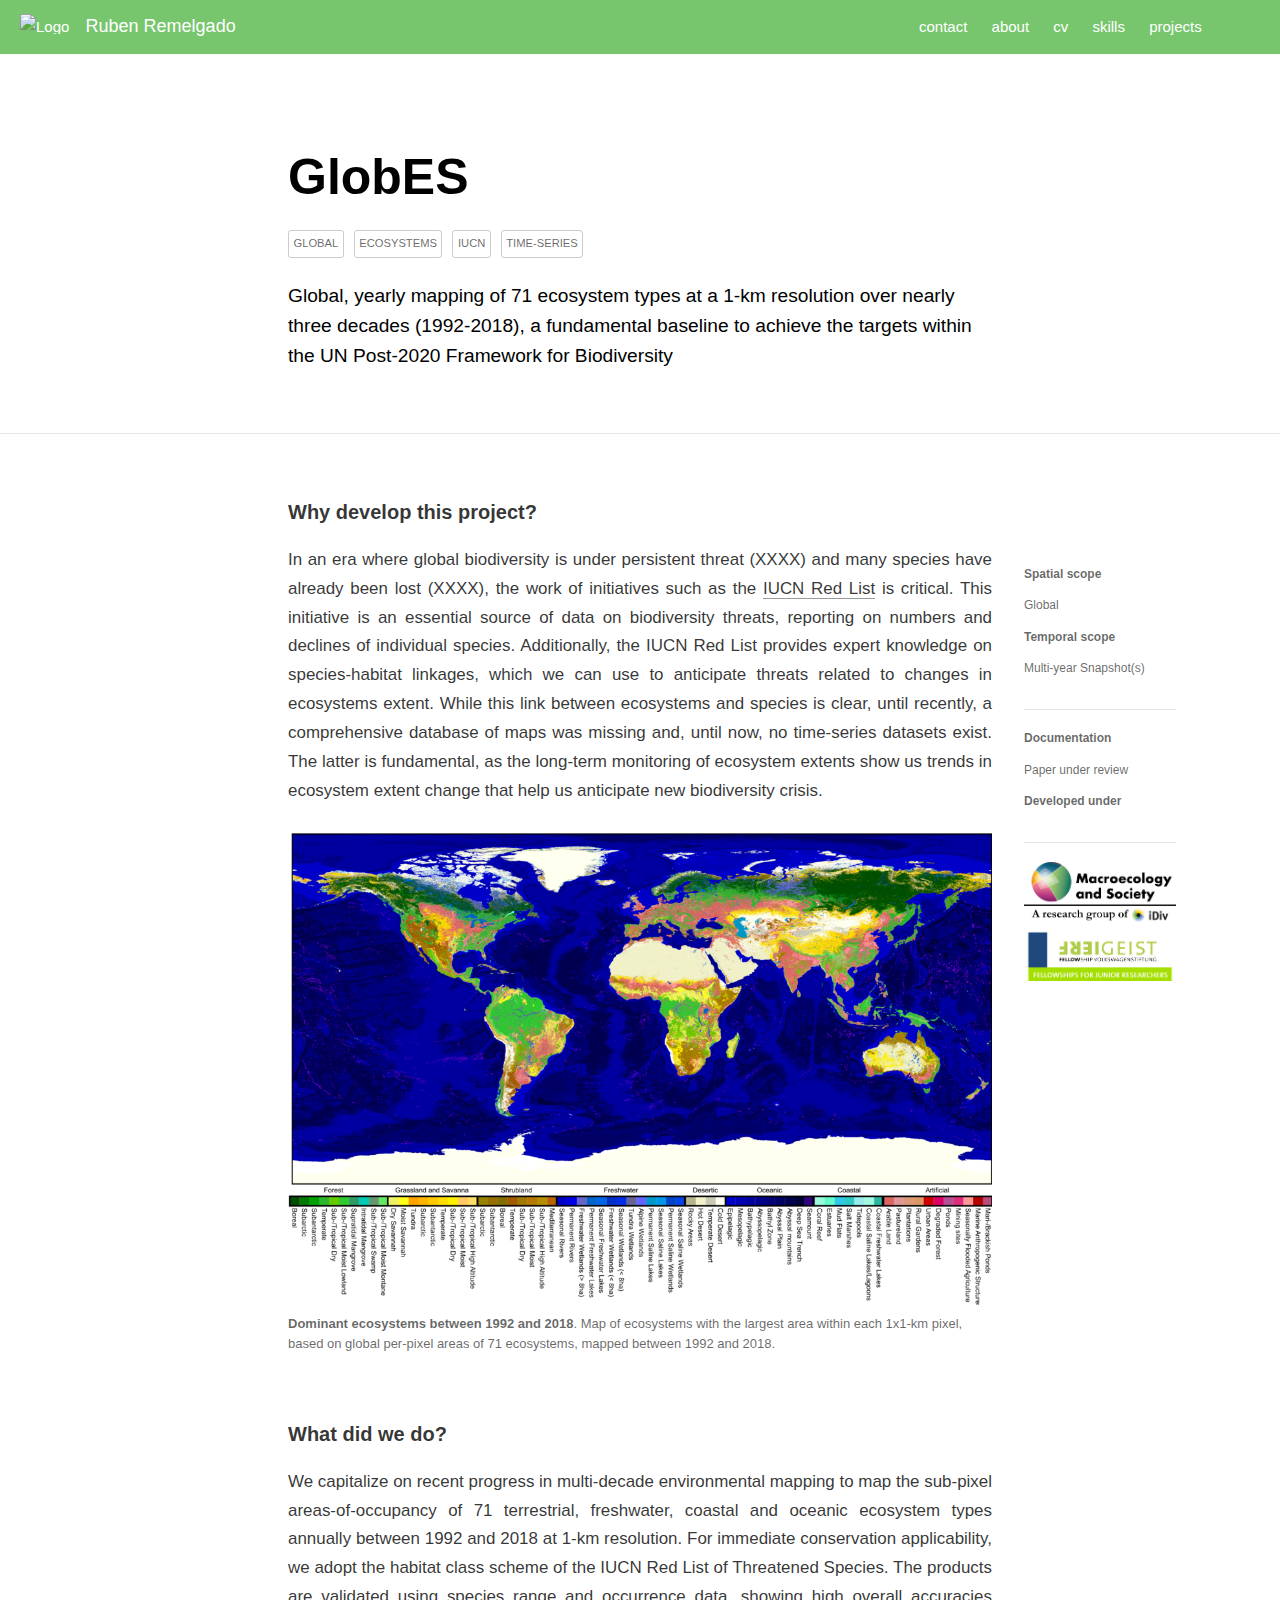
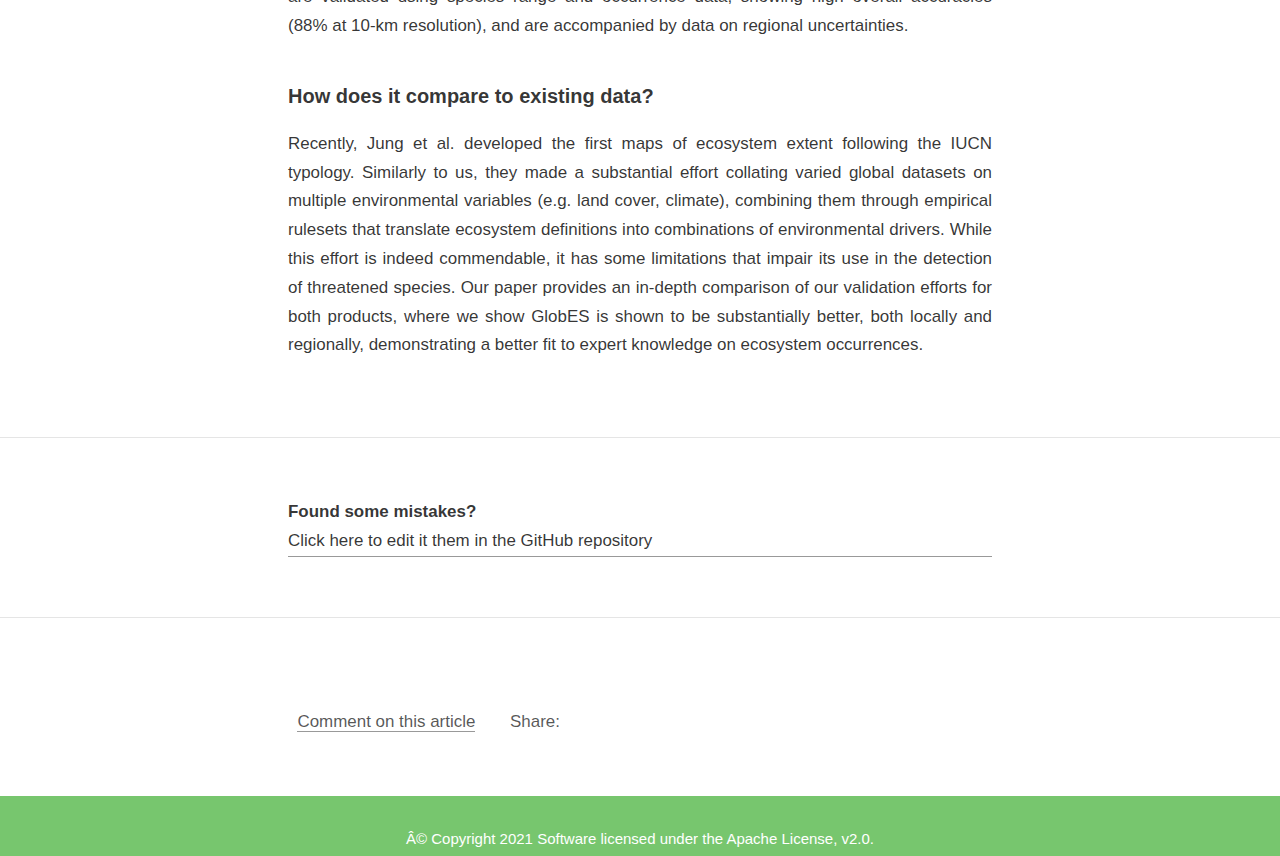
